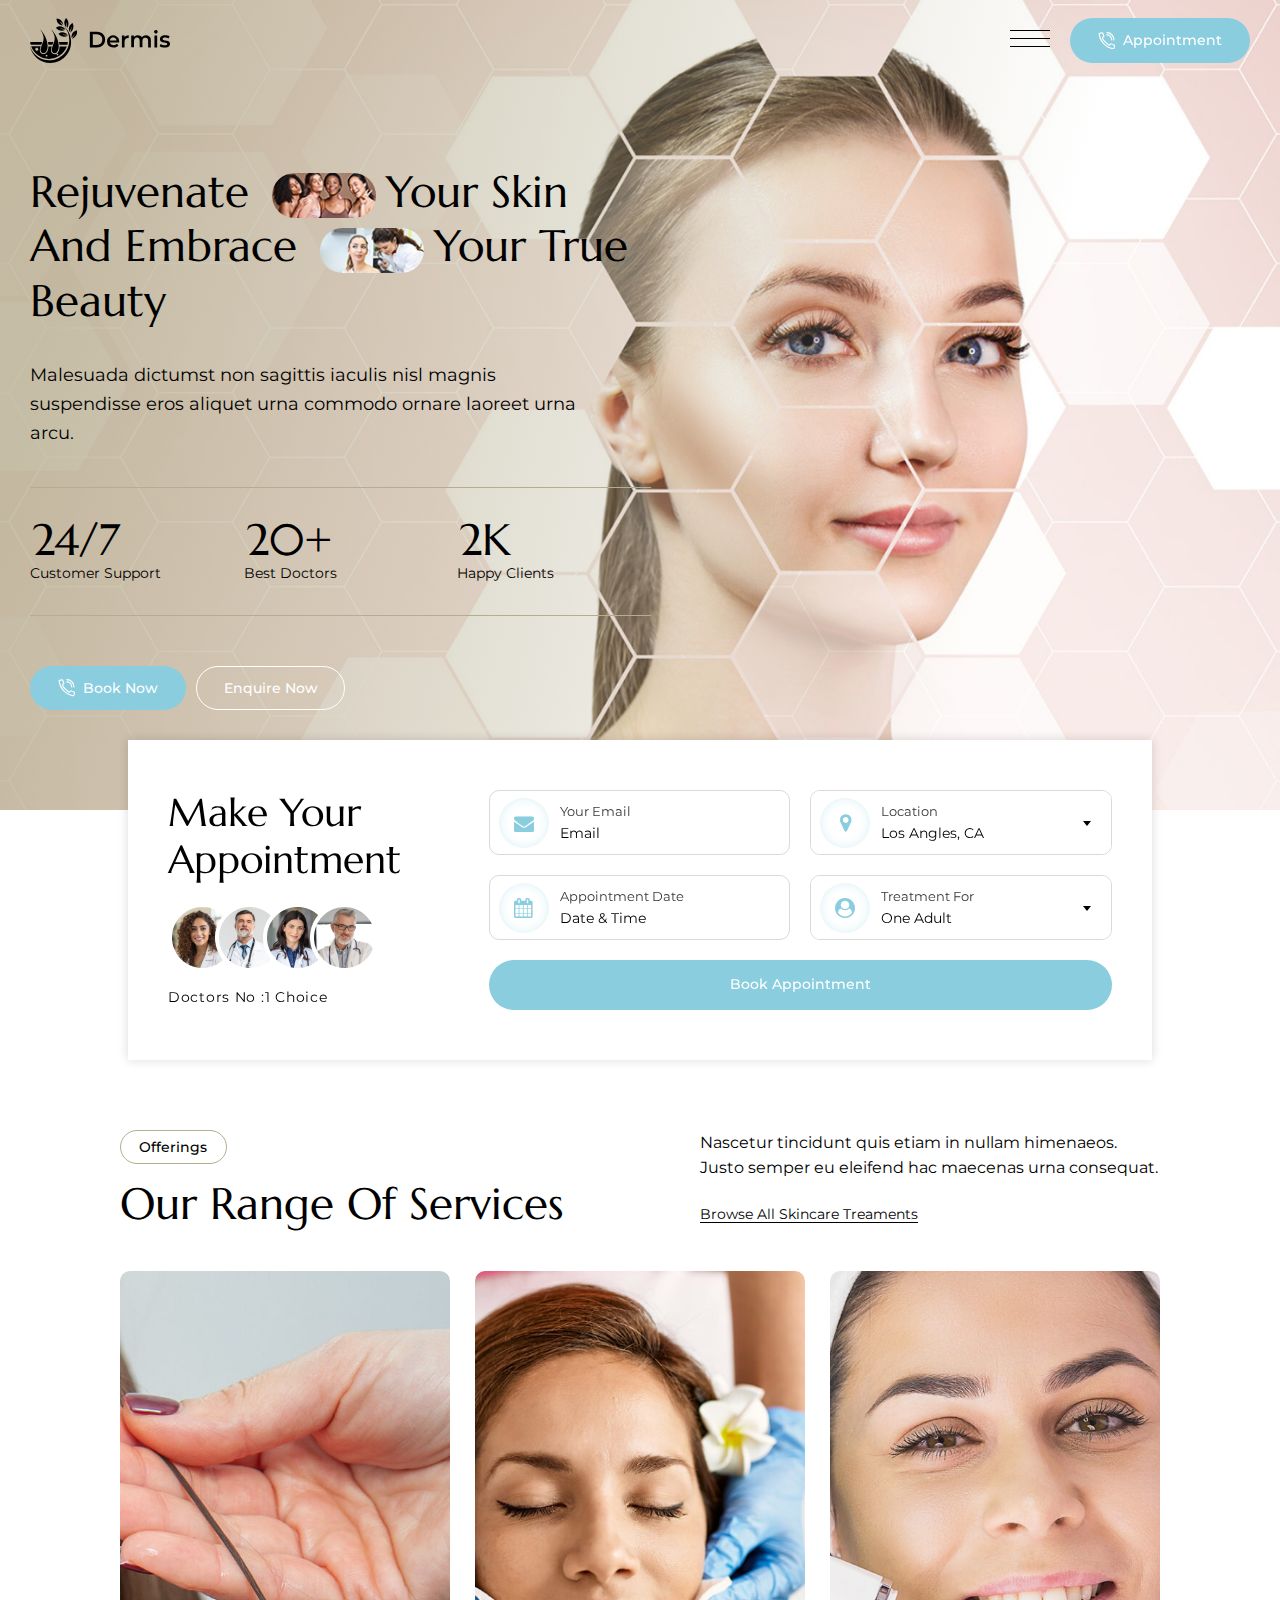
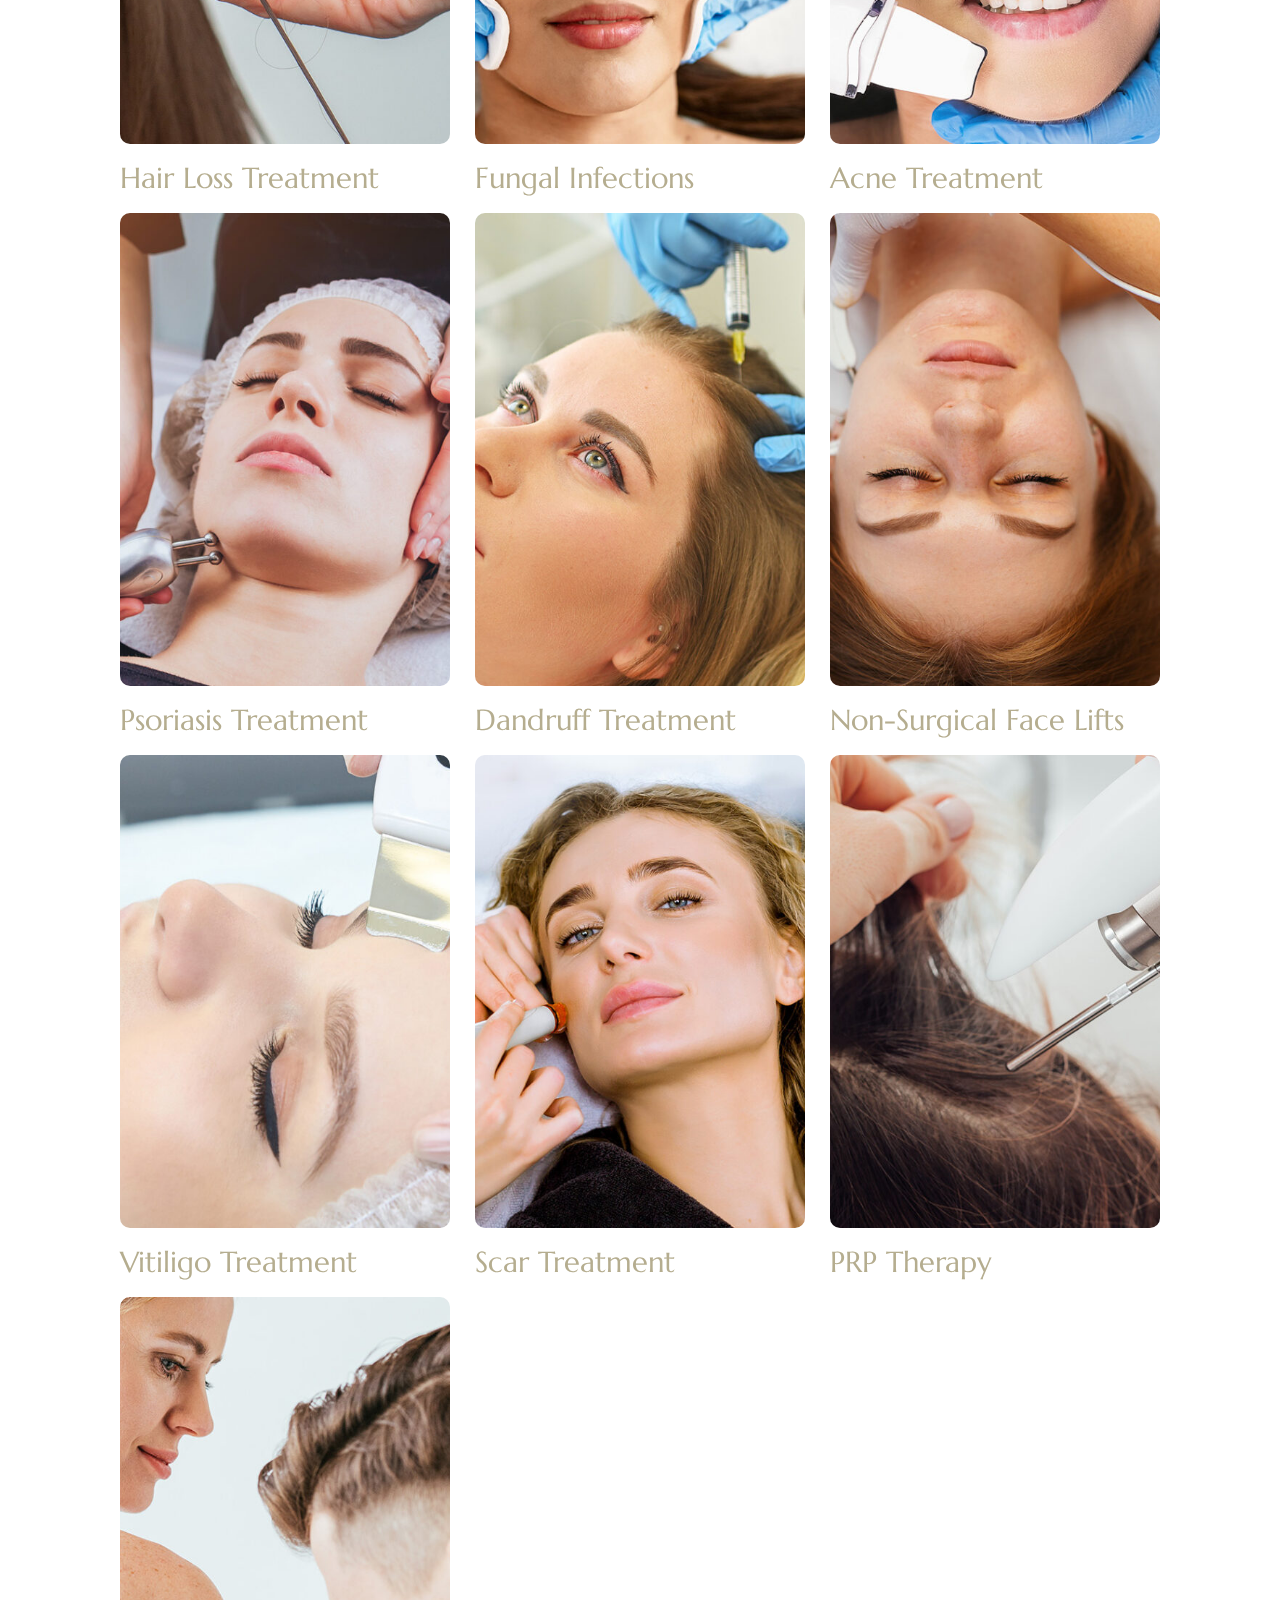
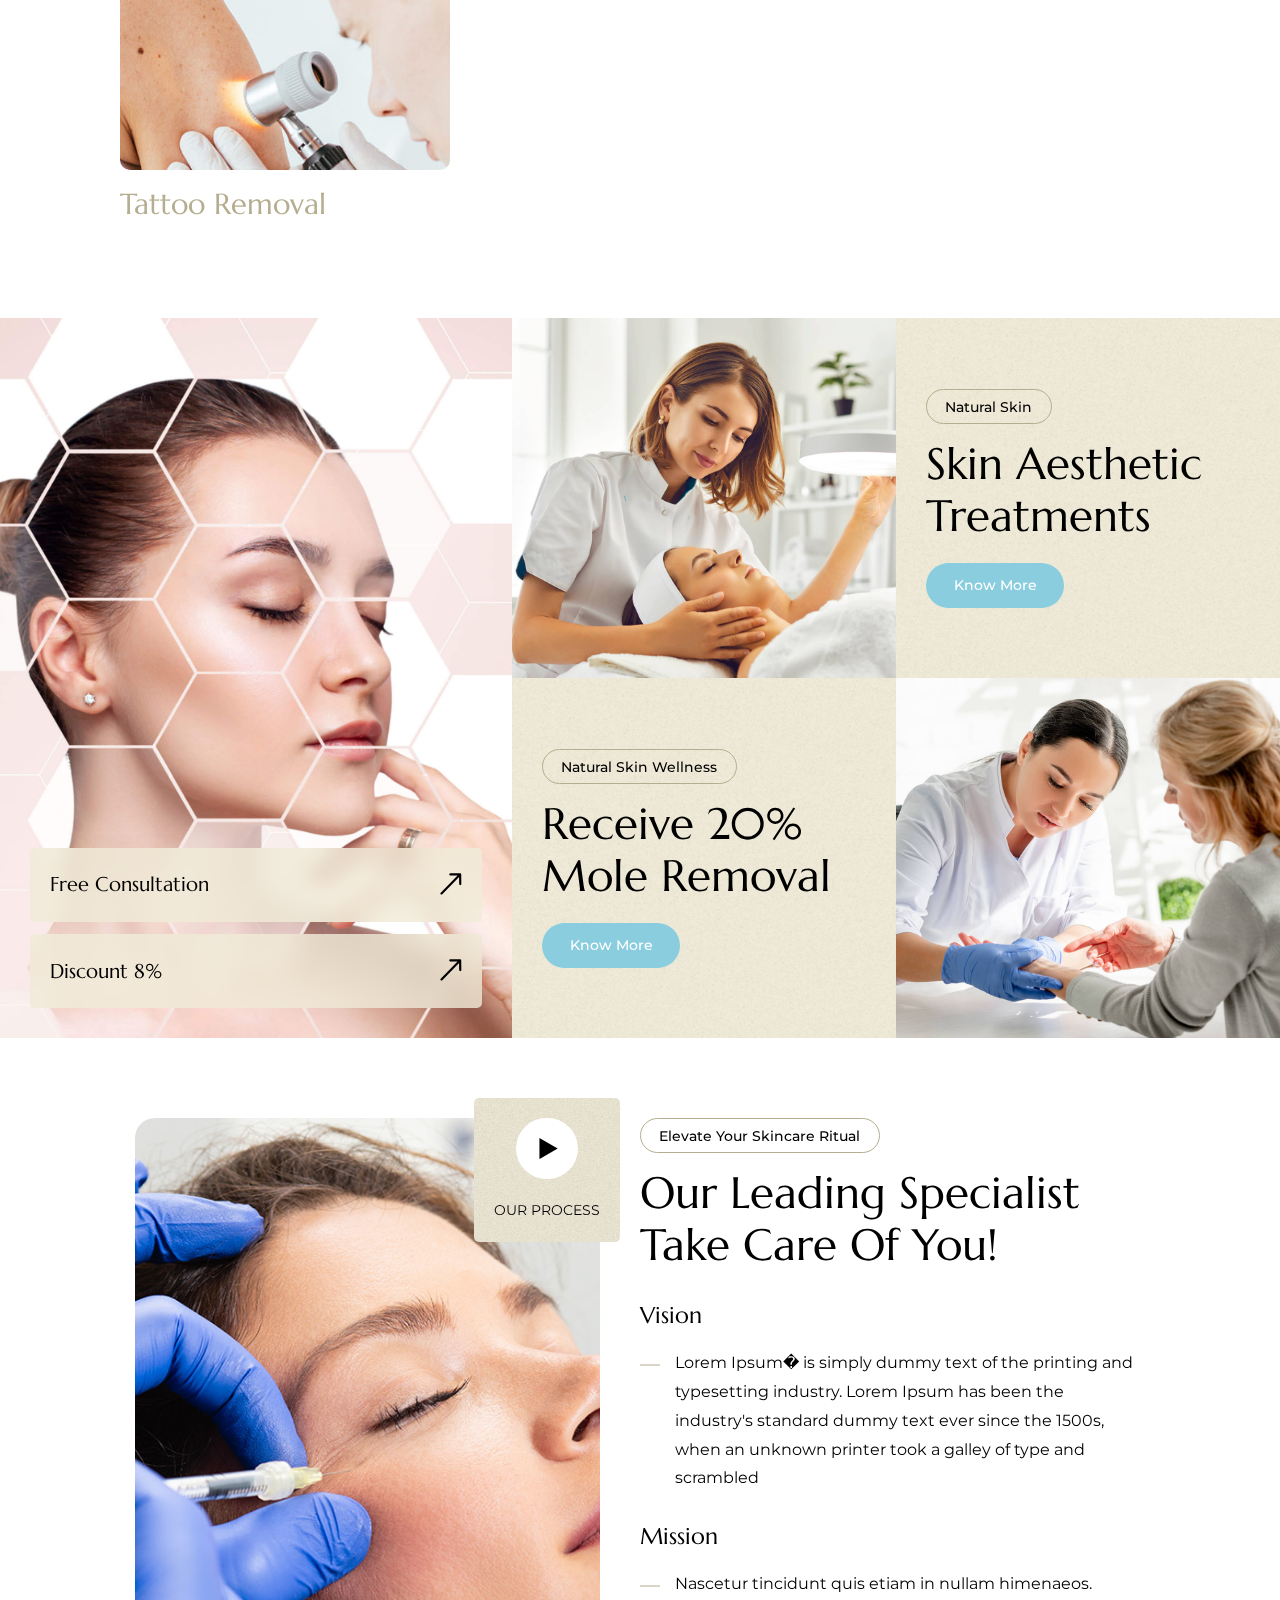
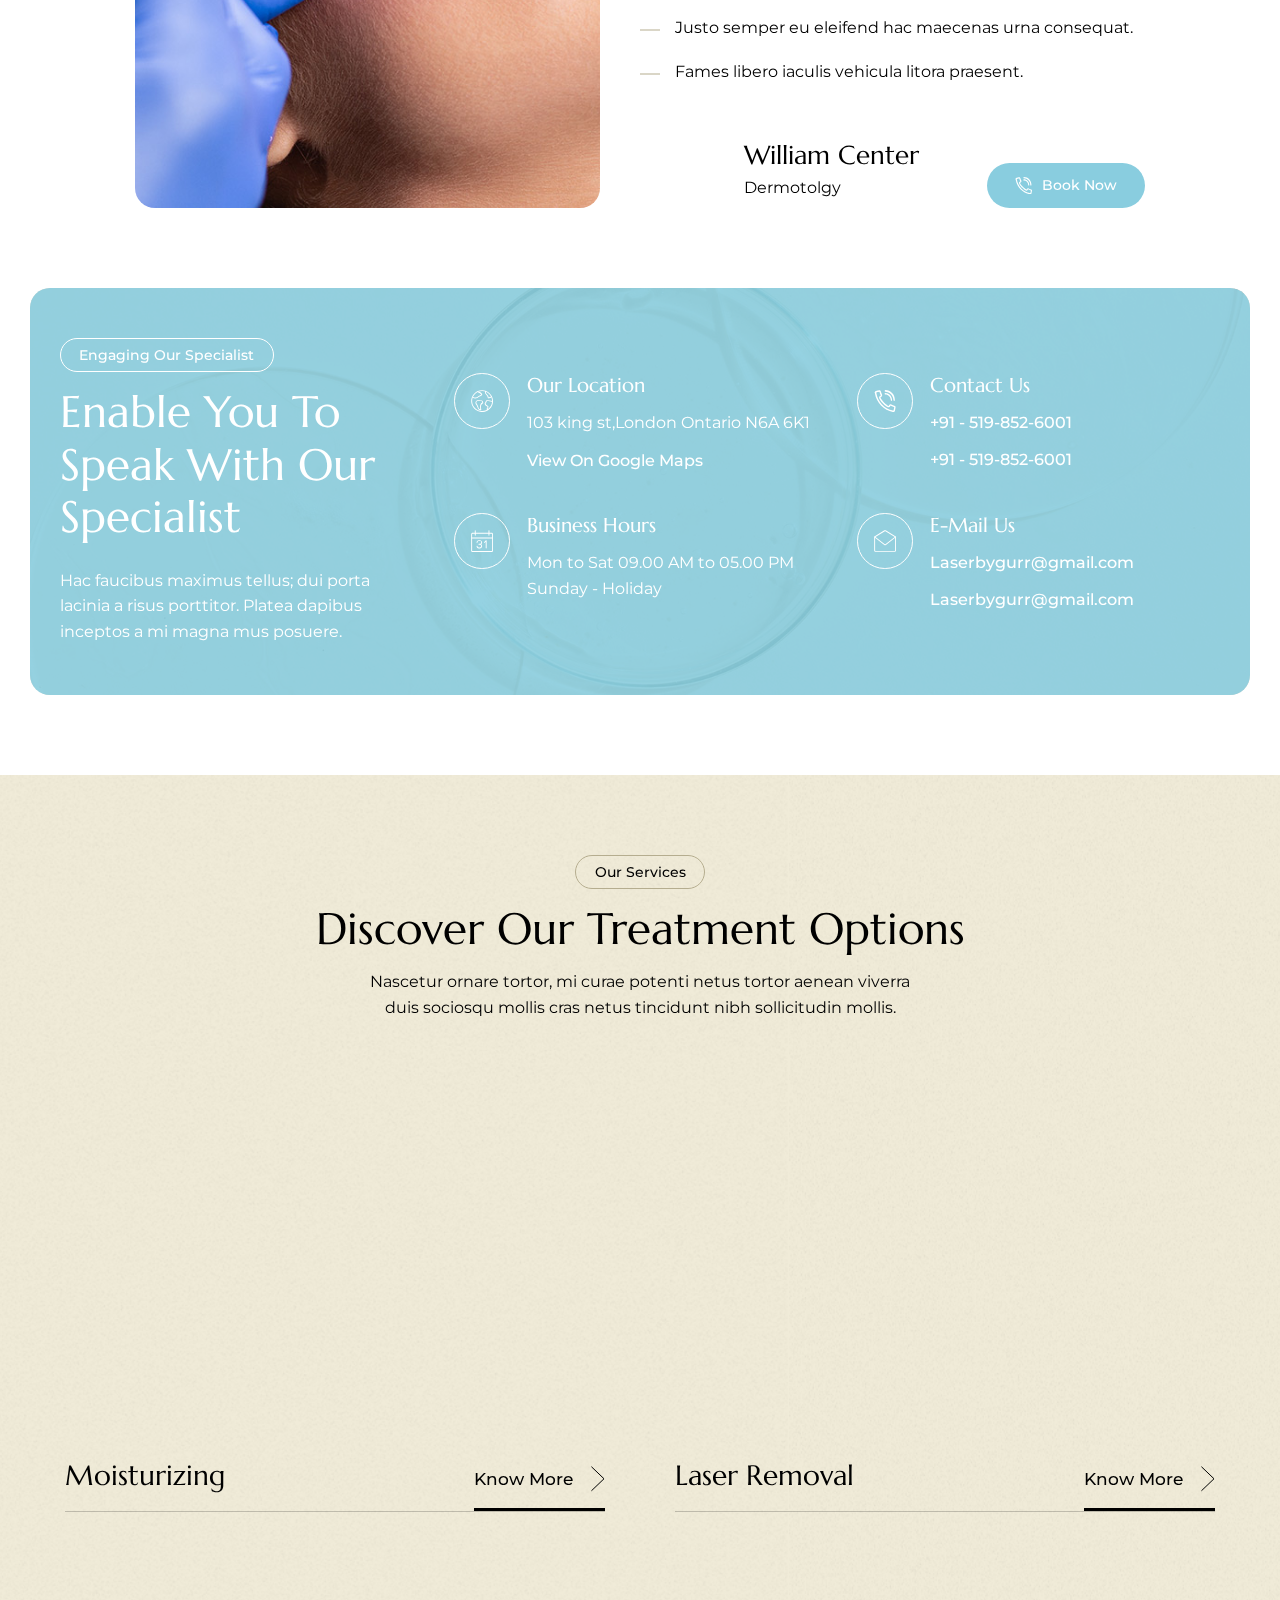
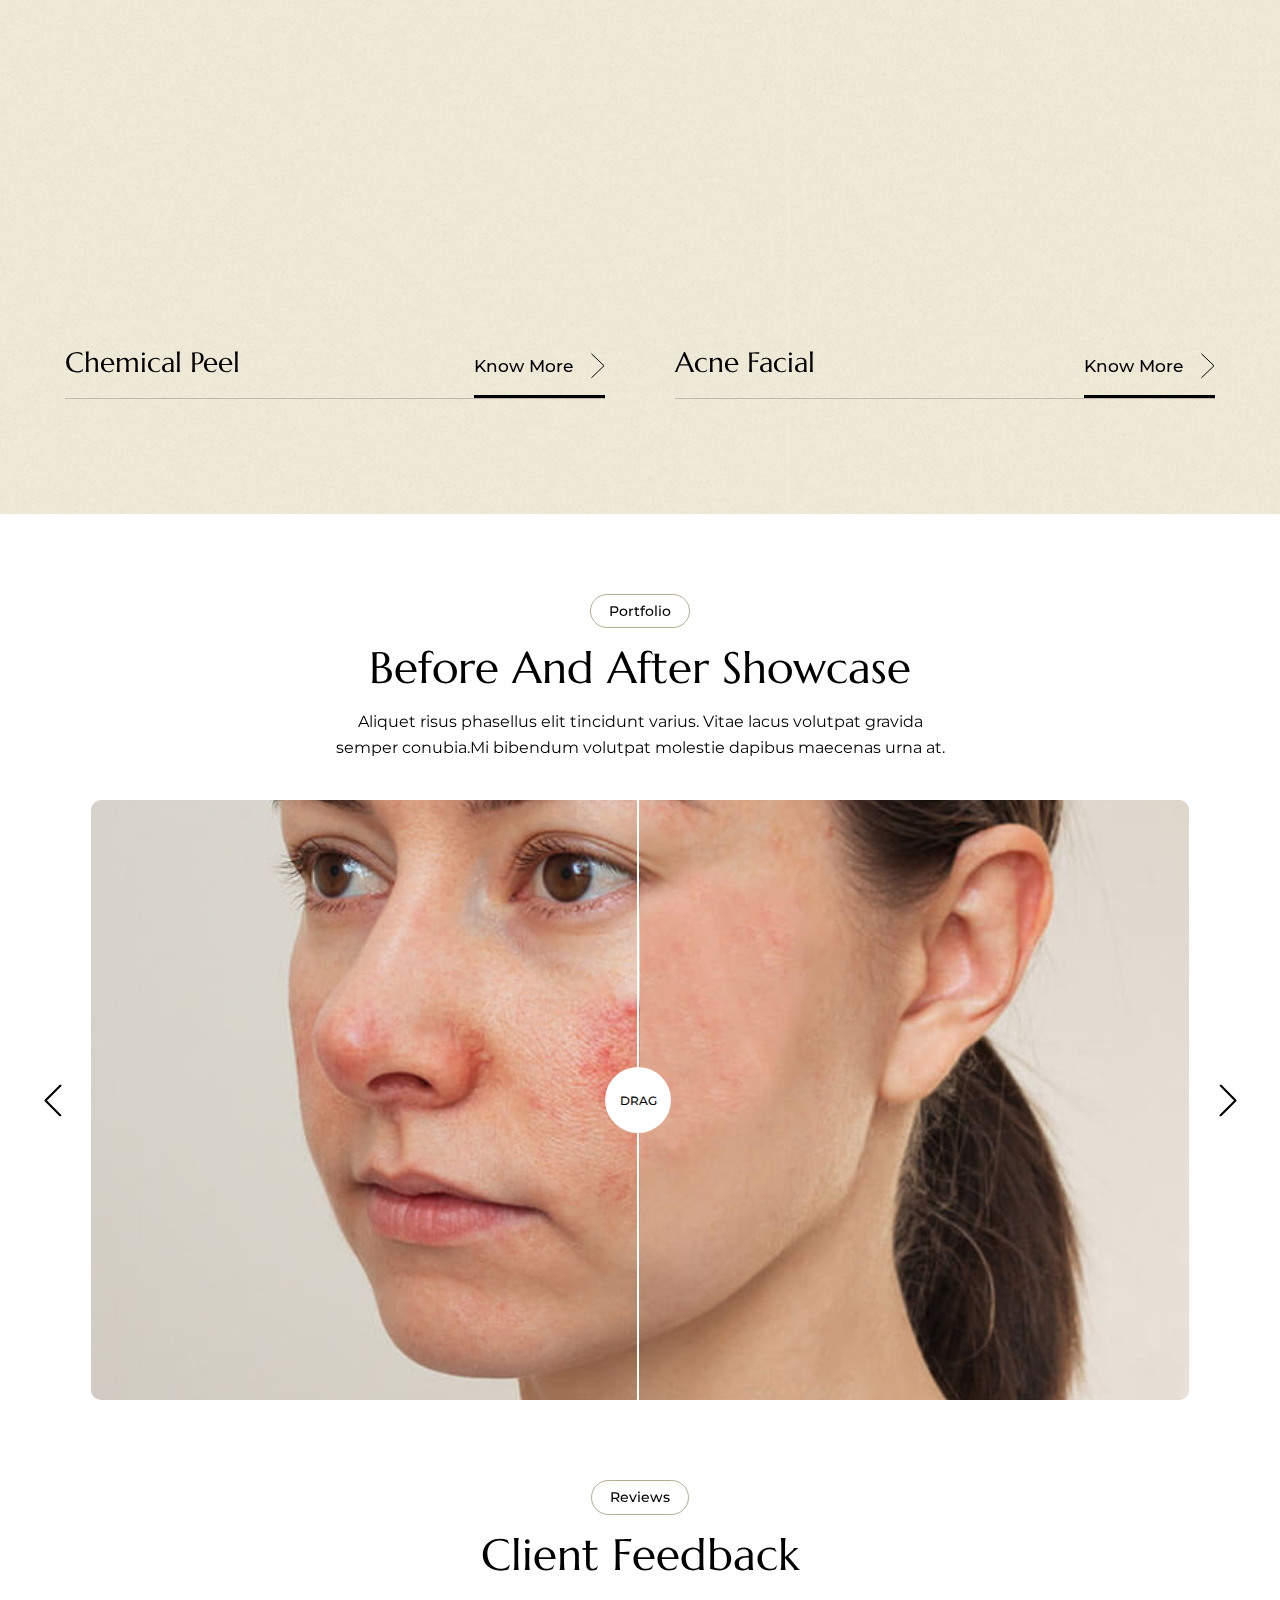
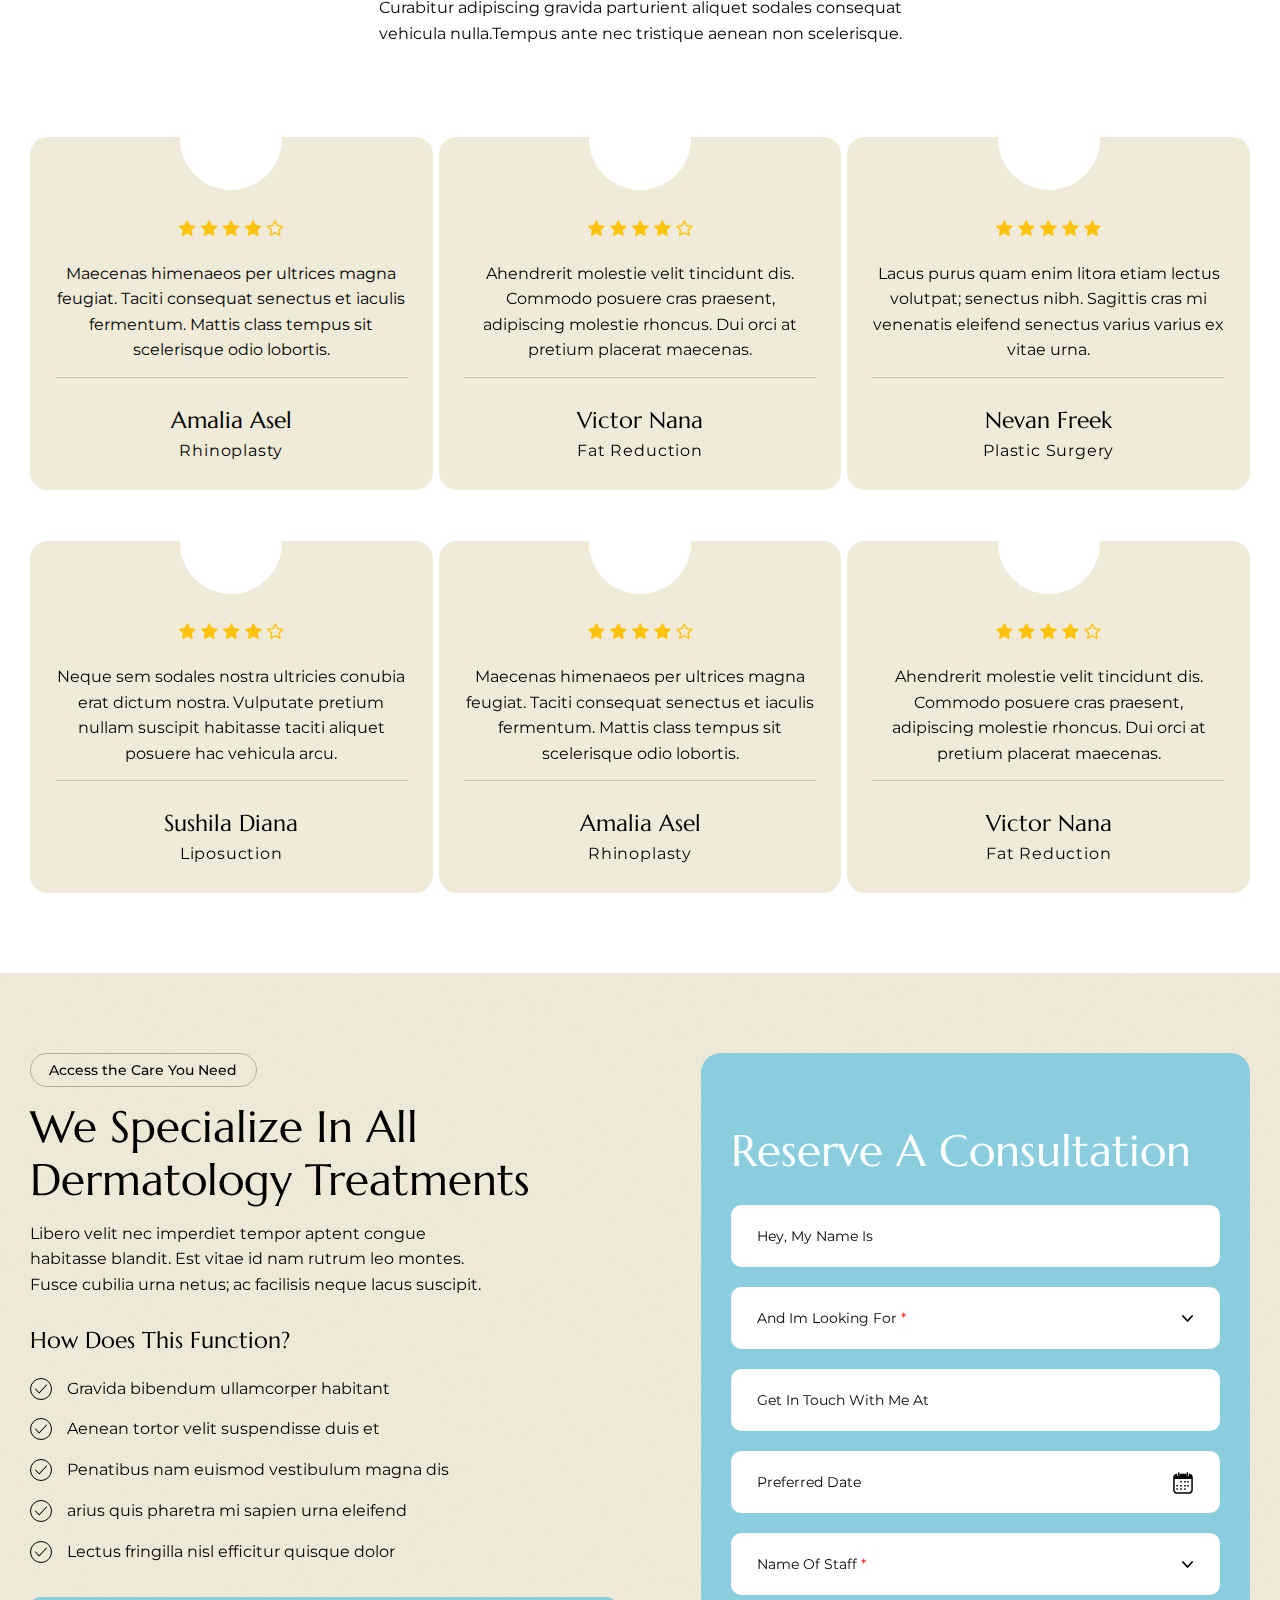
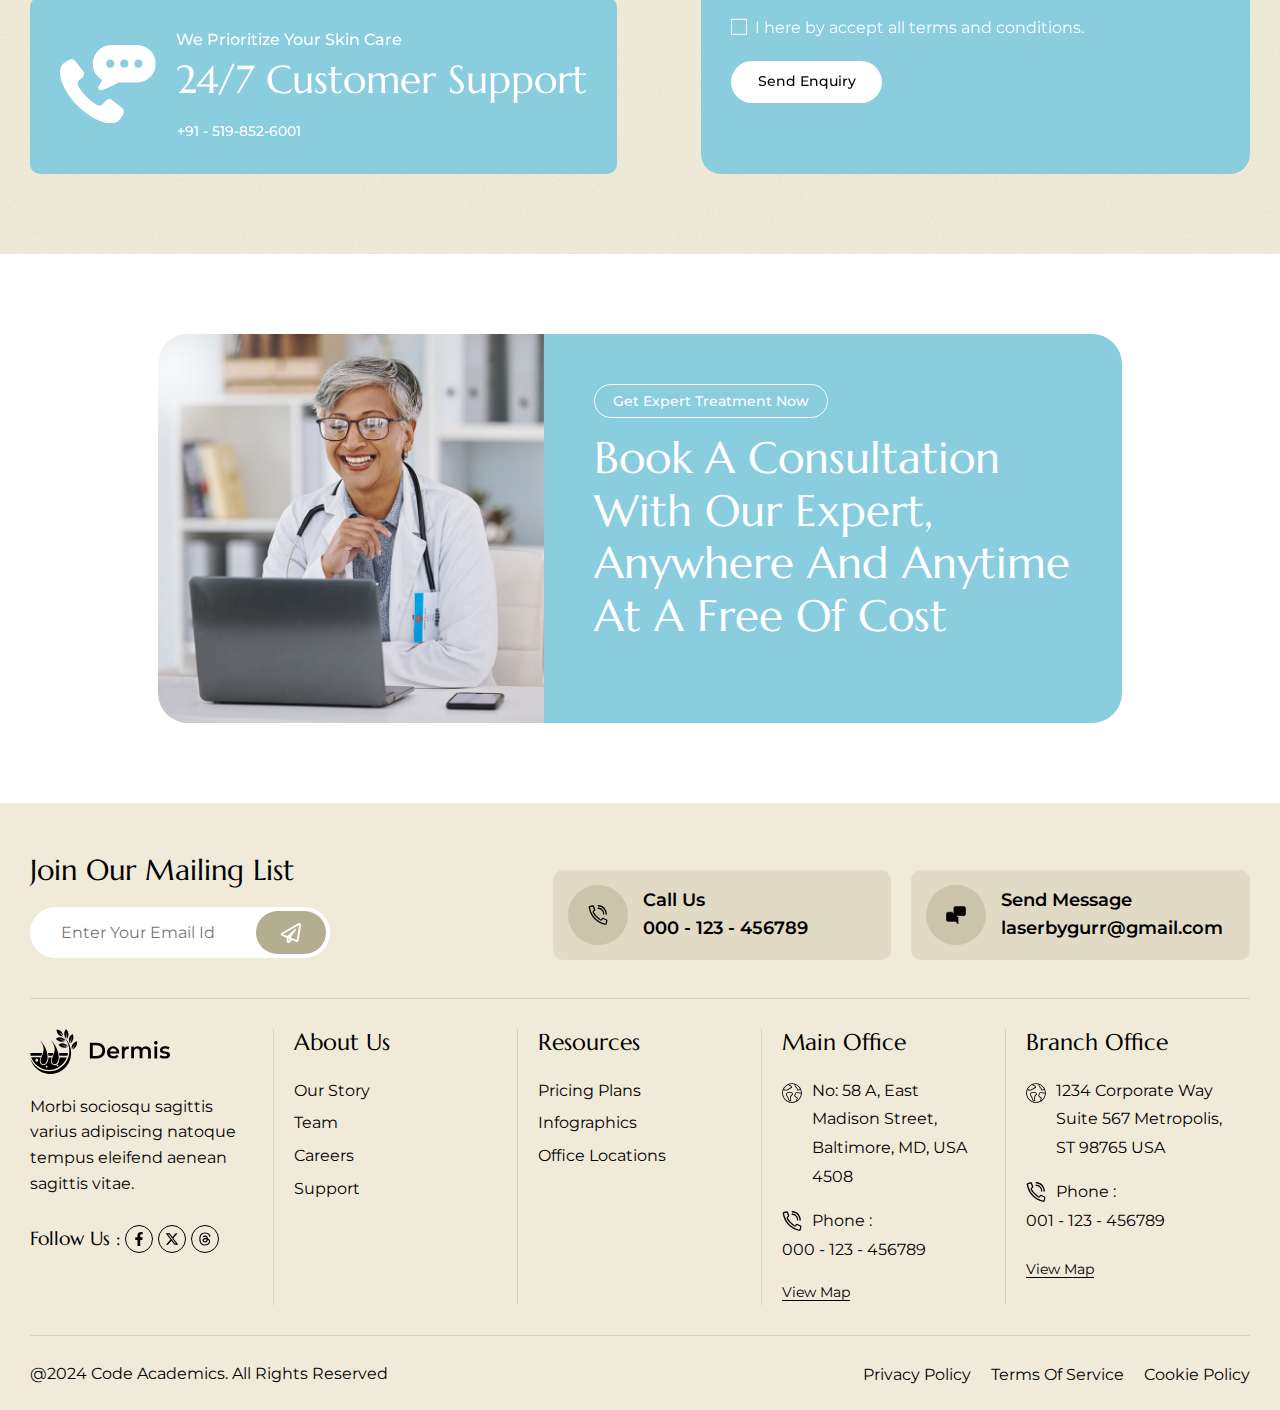
==== index.html @ b1bdc9c0 "local project added" ====
<!DOCTYPE html>
<html lang="en-US">

<head>
	<meta charset="UTF-8">
	<meta name="viewport" content="width=device-width, initial-scale=1">
	<meta http-equiv="X-UA-Compatible" content="IE=edge">

	<link rel="profile" href="https://gmpg.org/xfn/11">


	<title>Lazor By – Gurr</title>
	<meta name="robots" content="noindex, nofollow">
	<link rel="stylesheet" href="https://unpkg.com/swiper/swiper-bundle.min.css">
	<link rel="stylesheet" href="https://cdn.jsdelivr.net/npm/swiper@11/swiper-bundle.min.css" />
	<link rel="dns-prefetch" href="//fonts.googleapis.com">
	<link rel="alternate" type="application/rss+xml" title="Dermis Site » Feed"
		href=" /feed/">
	<link rel="alternate" type="application/rss+xml" title="Dermis Site » Comments Feed"
		href=" /comments/feed/">
	<script src="https://code.jquery.com/jquery-3.7.1.min.js"
		integrity="sha256-/JqT3SQfawRcv/BIHPThkBvs0OEvtFFmqPF/lYI/Cxo=" crossorigin="anonymous"></script>
	<script type="text/javascript">
		/* <![CDATA[ */
		window._wpemojiSettings = { "baseUrl": "https:\/\/s.w.org\/images\/core\/emoji\/15.0.3\/72x72\/", "ext": ".png", "svgUrl": "https:\/\/s.w.org\/images\/core\/emoji\/15.0.3\/svg\/", "svgExt": ".svg", "source": { "concatemoji": "https:\/\/dermis.wpengine.com\/wp-includes\/js\/wp-emoji-release.min.js?ver=6.6.2" } };
		/*! This file is auto-generated */
		!function (i, n) { var o, s, e; function c(e) { try { var t = { supportTests: e, timestamp: (new Date).valueOf() }; sessionStorage.setItem(o, JSON.stringify(t)) } catch (e) { } } function p(e, t, n) { e.clearRect(0, 0, e.canvas.width, e.canvas.height), e.fillText(t, 0, 0); var t = new Uint32Array(e.getImageData(0, 0, e.canvas.width, e.canvas.height).data), r = (e.clearRect(0, 0, e.canvas.width, e.canvas.height), e.fillText(n, 0, 0), new Uint32Array(e.getImageData(0, 0, e.canvas.width, e.canvas.height).data)); return t.every(function (e, t) { return e === r[t] }) } function u(e, t, n) { switch (t) { case "flag": return n(e, "\ud83c\udff3\ufe0f\u200d\u26a7\ufe0f", "\ud83c\udff3\ufe0f\u200b\u26a7\ufe0f") ? !1 : !n(e, "\ud83c\uddfa\ud83c\uddf3", "\ud83c\uddfa\u200b\ud83c\uddf3") && !n(e, "\ud83c\udff4\udb40\udc67\udb40\udc62\udb40\udc65\udb40\udc6e\udb40\udc67\udb40\udc7f", "\ud83c\udff4\u200b\udb40\udc67\u200b\udb40\udc62\u200b\udb40\udc65\u200b\udb40\udc6e\u200b\udb40\udc67\u200b\udb40\udc7f"); case "emoji": return !n(e, "\ud83d\udc26\u200d\u2b1b", "\ud83d\udc26\u200b\u2b1b") }return !1 } function f(e, t, n) { var r = "undefined" != typeof WorkerGlobalScope && self instanceof WorkerGlobalScope ? new OffscreenCanvas(300, 150) : i.createElement("canvas"), a = r.getContext("2d", { willReadFrequently: !0 }), o = (a.textBaseline = "top", a.font = "600 32px Arial", {}); return e.forEach(function (e) { o[e] = t(a, e, n) }), o } function t(e) { var t = i.createElement("script"); t.src = e, t.defer = !0, i.head.appendChild(t) } "undefined" != typeof Promise && (o = "wpEmojiSettingsSupports", s = ["flag", "emoji"], n.supports = { everything: !0, everythingExceptFlag: !0 }, e = new Promise(function (e) { i.addEventListener("DOMContentLoaded", e, { once: !0 }) }), new Promise(function (t) { var n = function () { try { var e = JSON.parse(sessionStorage.getItem(o)); if ("object" == typeof e && "number" == typeof e.timestamp && (new Date).valueOf() < e.timestamp + 604800 && "object" == typeof e.supportTests) return e.supportTests } catch (e) { } return null }(); if (!n) { if ("undefined" != typeof Worker && "undefined" != typeof OffscreenCanvas && "undefined" != typeof URL && URL.createObjectURL && "undefined" != typeof Blob) try { var e = "postMessage(" + f.toString() + "(" + [JSON.stringify(s), u.toString(), p.toString()].join(",") + "));", r = new Blob([e], { type: "text/javascript" }), a = new Worker(URL.createObjectURL(r), { name: "wpTestEmojiSupports" }); return void (a.onmessage = function (e) { c(n = e.data), a.terminate(), t(n) }) } catch (e) { } c(n = f(s, u, p)) } t(n) }).then(function (e) { for (var t in e) n.supports[t] = e[t], n.supports.everything = n.supports.everything && n.supports[t], "flag" !== t && (n.supports.everythingExceptFlag = n.supports.everythingExceptFlag && n.supports[t]); n.supports.everythingExceptFlag = n.supports.everythingExceptFlag && !n.supports.flag, n.DOMReady = !1, n.readyCallback = function () { n.DOMReady = !0 } }).then(function () { return e }).then(function () { var e; n.supports.everything || (n.readyCallback(), (e = n.source || {}).concatemoji ? t(e.concatemoji) : e.wpemoji && e.twemoji && (t(e.twemoji), t(e.wpemoji))) })) }((window, document), window._wpemojiSettings);
		/* ]]> */
	</script>
	<script src="https://cdn.jsdelivr.net/npm/swiper@11/swiper-bundle.min.js"></script>
	<style id="wp-emoji-styles-inline-css" type="text/css">
		img.wp-smiley,
		img.emoji {
			display: inline !important;
			border: none !important;
			box-shadow: none !important;
			height: 1em !important;
			width: 1em !important;
			margin: 0 0.07em !important;
			vertical-align: -0.1em !important;
			background: none !important;
			padding: 0 !important;
		}

		.swiper-container {
			width: 100%;
			height: 100%;
		}

		.swiper-slide {
			text-align: center;
			font-size: 18px;
			display: flex;
			justify-content: center;
			align-items: center;
		}

		.swiper-slide.custom {
			width: 33% !important;
		}

		.swiper-container.custom {
			display: flex;
			flex-wrap: wrap;
		}

		.swiper-wrapper.custom {
			display: flex;
			flex-wrap: wrap;
			justify-content: space-between;
		}

		.customWidthright {
			width: 100% !important;
		}

		.custompadding {
			padding: 50px 40px 50px 40px !important;
			box-shadow: 0px 0px 10px 0px rgba(0, 0, 0, 0.15);
			background-color: #ffffff;
		}

		.customCardwidthleft {
			width: 34% !important;
		}

		.customCardwidthright {
			width: 66% !important;
		}

		.customMainParent {
			width: 80%;
		}
		.customTransform{
			transform: translateY(-70px);
			z-index: 1;
		}

		.customCanclePadding{
			padding-top: 0!important;
		}
		.custompaddingLeft{
			padding-left: 50px!important;
		}

		@media (max-width: 700px) {


			.customCardwidthleft {
			width: 100% !important;
		}

		.customCardwidthright {
			width: 100% !important;
			margin-top: 20px;
		}

		.swiper-slide.custom{
			width: 100%!important;
		}

		}
	</style>
	<style id="classic-theme-styles-inline-css" type="text/css">
		/*! This file is auto-generated */
		.wp-block-button__link {
			color: #fff;
			background-color: #32373c;
			border-radius: 9999px;
			box-shadow: none;
			text-decoration: none;
			padding: calc(.667em + 2px) calc(1.333em + 2px);
			font-size: 1.125em
		}

		.wp-block-file__button {
			background: #32373c;
			color: #fff;
			text-decoration: none
		}
	</style>
	<style id="global-styles-inline-css" type="text/css">
		:root {
			--wp--preset--aspect-ratio--square: 1;
			--wp--preset--aspect-ratio--4-3: 4/3;
			--wp--preset--aspect-ratio--3-4: 3/4;
			--wp--preset--aspect-ratio--3-2: 3/2;
			--wp--preset--aspect-ratio--2-3: 2/3;
			--wp--preset--aspect-ratio--16-9: 16/9;
			--wp--preset--aspect-ratio--9-16: 9/16;
			--wp--preset--color--black: #000000;
			--wp--preset--color--cyan-bluish-gray: #abb8c3;
			--wp--preset--color--white: #ffffff;
			--wp--preset--color--pale-pink: #f78da7;
			--wp--preset--color--vivid-red: #cf2e2e;
			--wp--preset--color--luminous-vivid-orange: #ff6900;
			--wp--preset--color--luminous-vivid-amber: #fcb900;
			--wp--preset--color--light-green-cyan: #7bdcb5;
			--wp--preset--color--vivid-green-cyan: #00d084;
			--wp--preset--color--pale-cyan-blue: #8ed1fc;
			--wp--preset--color--vivid-cyan-blue: #0693e3;
			--wp--preset--color--vivid-purple: #9b51e0;
			--wp--preset--color--primary: #89CDDF;
			--wp--preset--color--secondary: #B5AD8F;
			--wp--preset--color--tertiary: #f0ebd8;
			--wp--preset--color--body-bg: #ffffff;
			--wp--preset--color--body-text: #000000;
			--wp--preset--color--alternate: #000000;
			--wp--preset--color--transparent: rgba(0, 0, 0, 0);
			--wp--preset--gradient--vivid-cyan-blue-to-vivid-purple: linear-gradient(135deg, rgba(6, 147, 227, 1) 0%, rgb(155, 81, 224) 100%);
			--wp--preset--gradient--light-green-cyan-to-vivid-green-cyan: linear-gradient(135deg, rgb(122, 220, 180) 0%, rgb(0, 208, 130) 100%);
			--wp--preset--gradient--luminous-vivid-amber-to-luminous-vivid-orange: linear-gradient(135deg, rgba(252, 185, 0, 1) 0%, rgba(255, 105, 0, 1) 100%);
			--wp--preset--gradient--luminous-vivid-orange-to-vivid-red: linear-gradient(135deg, rgba(255, 105, 0, 1) 0%, rgb(207, 46, 46) 100%);
			--wp--preset--gradient--very-light-gray-to-cyan-bluish-gray: linear-gradient(135deg, rgb(238, 238, 238) 0%, rgb(169, 184, 195) 100%);
			--wp--preset--gradient--cool-to-warm-spectrum: linear-gradient(135deg, rgb(74, 234, 220) 0%, rgb(151, 120, 209) 20%, rgb(207, 42, 186) 40%, rgb(238, 44, 130) 60%, rgb(251, 105, 98) 80%, rgb(254, 248, 76) 100%);
			--wp--preset--gradient--blush-light-purple: linear-gradient(135deg, rgb(255, 206, 236) 0%, rgb(152, 150, 240) 100%);
			--wp--preset--gradient--blush-bordeaux: linear-gradient(135deg, rgb(254, 205, 165) 0%, rgb(254, 45, 45) 50%, rgb(107, 0, 62) 100%);
			--wp--preset--gradient--luminous-dusk: linear-gradient(135deg, rgb(255, 203, 112) 0%, rgb(199, 81, 192) 50%, rgb(65, 88, 208) 100%);
			--wp--preset--gradient--pale-ocean: linear-gradient(135deg, rgb(255, 245, 203) 0%, rgb(182, 227, 212) 50%, rgb(51, 167, 181) 100%);
			--wp--preset--gradient--electric-grass: linear-gradient(135deg, rgb(202, 248, 128) 0%, rgb(113, 206, 126) 100%);
			--wp--preset--gradient--midnight: linear-gradient(135deg, rgb(2, 3, 129) 0%, rgb(40, 116, 252) 100%);
			--wp--preset--font-size--small: 13px;
			--wp--preset--font-size--medium: 20px;
			--wp--preset--font-size--large: 36px;
			--wp--preset--font-size--x-large: 42px;
			--wp--preset--font-family--inter: "Inter", sans-serif;
			--wp--preset--font-family--cardo: Cardo;
			--wp--preset--spacing--20: 0.44rem;
			--wp--preset--spacing--30: 0.67rem;
			--wp--preset--spacing--40: 1rem;
			--wp--preset--spacing--50: 1.5rem;
			--wp--preset--spacing--60: 2.25rem;
			--wp--preset--spacing--70: 3.38rem;
			--wp--preset--spacing--80: 5.06rem;
			--wp--preset--shadow--natural: 6px 6px 9px rgba(0, 0, 0, 0.2);
			--wp--preset--shadow--deep: 12px 12px 50px rgba(0, 0, 0, 0.4);
			--wp--preset--shadow--sharp: 6px 6px 0px rgba(0, 0, 0, 0.2);
			--wp--preset--shadow--outlined: 6px 6px 0px -3px rgba(255, 255, 255, 1), 6px 6px rgba(0, 0, 0, 1);
			--wp--preset--shadow--crisp: 6px 6px 0px rgba(0, 0, 0, 1);
		}

		:where(.is-layout-flex) {
			gap: 0.5em;
		}

		:where(.is-layout-grid) {
			gap: 0.5em;
		}

		body .is-layout-flex {
			display: flex;
		}

		.is-layout-flex {
			flex-wrap: wrap;
			align-items: center;
		}

		.is-layout-flex> :is(*, div) {
			margin: 0;
		}

		body .is-layout-grid {
			display: grid;
		}

		.is-layout-grid> :is(*, div) {
			margin: 0;
		}

		:where(.wp-block-columns.is-layout-flex) {
			gap: 2em;
		}

		:where(.wp-block-columns.is-layout-grid) {
			gap: 2em;
		}

		:where(.wp-block-post-template.is-layout-flex) {
			gap: 1.25em;
		}

		:where(.wp-block-post-template.is-layout-grid) {
			gap: 1.25em;
		}

		.has-black-color {
			color: var(--wp--preset--color--black) !important;
		}

		.has-cyan-bluish-gray-color {
			color: var(--wp--preset--color--cyan-bluish-gray) !important;
		}

		.has-white-color {
			color: var(--wp--preset--color--white) !important;
		}

		.has-pale-pink-color {
			color: var(--wp--preset--color--pale-pink) !important;
		}

		.has-vivid-red-color {
			color: var(--wp--preset--color--vivid-red) !important;
		}

		.has-luminous-vivid-orange-color {
			color: var(--wp--preset--color--luminous-vivid-orange) !important;
		}

		.has-luminous-vivid-amber-color {
			color: var(--wp--preset--color--luminous-vivid-amber) !important;
		}

		.has-light-green-cyan-color {
			color: var(--wp--preset--color--light-green-cyan) !important;
		}

		.has-vivid-green-cyan-color {
			color: var(--wp--preset--color--vivid-green-cyan) !important;
		}

		.has-pale-cyan-blue-color {
			color: var(--wp--preset--color--pale-cyan-blue) !important;
		}

		.has-vivid-cyan-blue-color {
			color: var(--wp--preset--color--vivid-cyan-blue) !important;
		}

		.has-vivid-purple-color {
			color: var(--wp--preset--color--vivid-purple) !important;
		}

		.has-black-background-color {
			background-color: var(--wp--preset--color--black) !important;
		}

		.has-cyan-bluish-gray-background-color {
			background-color: var(--wp--preset--color--cyan-bluish-gray) !important;
		}

		.has-white-background-color {
			background-color: var(--wp--preset--color--white) !important;
		}

		.has-pale-pink-background-color {
			background-color: var(--wp--preset--color--pale-pink) !important;
		}

		.has-vivid-red-background-color {
			background-color: var(--wp--preset--color--vivid-red) !important;
		}

		.has-luminous-vivid-orange-background-color {
			background-color: var(--wp--preset--color--luminous-vivid-orange) !important;
		}

		.has-luminous-vivid-amber-background-color {
			background-color: var(--wp--preset--color--luminous-vivid-amber) !important;
		}

		.has-light-green-cyan-background-color {
			background-color: var(--wp--preset--color--light-green-cyan) !important;
		}

		.has-vivid-green-cyan-background-color {
			background-color: var(--wp--preset--color--vivid-green-cyan) !important;
		}

		.has-pale-cyan-blue-background-color {
			background-color: var(--wp--preset--color--pale-cyan-blue) !important;
		}

		.has-vivid-cyan-blue-background-color {
			background-color: var(--wp--preset--color--vivid-cyan-blue) !important;
		}

		.has-vivid-purple-background-color {
			background-color: var(--wp--preset--color--vivid-purple) !important;
		}

		.has-black-border-color {
			border-color: var(--wp--preset--color--black) !important;
		}

		.has-cyan-bluish-gray-border-color {
			border-color: var(--wp--preset--color--cyan-bluish-gray) !important;
		}

		.has-white-border-color {
			border-color: var(--wp--preset--color--white) !important;
		}

		.has-pale-pink-border-color {
			border-color: var(--wp--preset--color--pale-pink) !important;
		}

		.has-vivid-red-border-color {
			border-color: var(--wp--preset--color--vivid-red) !important;
		}

		.has-luminous-vivid-orange-border-color {
			border-color: var(--wp--preset--color--luminous-vivid-orange) !important;
		}

		.has-luminous-vivid-amber-border-color {
			border-color: var(--wp--preset--color--luminous-vivid-amber) !important;
		}

		.has-light-green-cyan-border-color {
			border-color: var(--wp--preset--color--light-green-cyan) !important;
		}

		.has-vivid-green-cyan-border-color {
			border-color: var(--wp--preset--color--vivid-green-cyan) !important;
		}

		.has-pale-cyan-blue-border-color {
			border-color: var(--wp--preset--color--pale-cyan-blue) !important;
		}

		.has-vivid-cyan-blue-border-color {
			border-color: var(--wp--preset--color--vivid-cyan-blue) !important;
		}

		.has-vivid-purple-border-color {
			border-color: var(--wp--preset--color--vivid-purple) !important;
		}

		.has-vivid-cyan-blue-to-vivid-purple-gradient-background {
			background: var(--wp--preset--gradient--vivid-cyan-blue-to-vivid-purple) !important;
		}

		.has-light-green-cyan-to-vivid-green-cyan-gradient-background {
			background: var(--wp--preset--gradient--light-green-cyan-to-vivid-green-cyan) !important;
		}

		.has-luminous-vivid-amber-to-luminous-vivid-orange-gradient-background {
			background: var(--wp--preset--gradient--luminous-vivid-amber-to-luminous-vivid-orange) !important;
		}

		.has-luminous-vivid-orange-to-vivid-red-gradient-background {
			background: var(--wp--preset--gradient--luminous-vivid-orange-to-vivid-red) !important;
		}

		.has-very-light-gray-to-cyan-bluish-gray-gradient-background {
			background: var(--wp--preset--gradient--very-light-gray-to-cyan-bluish-gray) !important;
		}

		.has-cool-to-warm-spectrum-gradient-background {
			background: var(--wp--preset--gradient--cool-to-warm-spectrum) !important;
		}

		.has-blush-light-purple-gradient-background {
			background: var(--wp--preset--gradient--blush-light-purple) !important;
		}

		.has-blush-bordeaux-gradient-background {
			background: var(--wp--preset--gradient--blush-bordeaux) !important;
		}

		.has-luminous-dusk-gradient-background {
			background: var(--wp--preset--gradient--luminous-dusk) !important;
		}

		.has-pale-ocean-gradient-background {
			background: var(--wp--preset--gradient--pale-ocean) !important;
		}

		.has-electric-grass-gradient-background {
			background: var(--wp--preset--gradient--electric-grass) !important;
		}

		.has-midnight-gradient-background {
			background: var(--wp--preset--gradient--midnight) !important;
		}

		.has-small-font-size {
			font-size: var(--wp--preset--font-size--small) !important;
		}

		.has-medium-font-size {
			font-size: var(--wp--preset--font-size--medium) !important;
		}

		.has-large-font-size {
			font-size: var(--wp--preset--font-size--large) !important;
		}

		.has-x-large-font-size {
			font-size: var(--wp--preset--font-size--x-large) !important;
		}

		:where(.wp-block-post-template.is-layout-flex) {
			gap: 1.25em;
		}

		:where(.wp-block-post-template.is-layout-grid) {
			gap: 1.25em;
		}

		:where(.wp-block-columns.is-layout-flex) {
			gap: 2em;
		}

		:where(.wp-block-columns.is-layout-grid) {
			gap: 2em;
		}

		:root :where(.wp-block-pullquote) {
			font-size: 1.5em;
			line-height: 1.6;
		}
	</style>
	<link rel="stylesheet" id="contact-form-7-css" href="./css/styles.css" type="text/css" media="all">
	<link rel="stylesheet" id="dermis-plus-elementor-css" href="./css/elementor.css" type="text/css" media="all">
	<link rel="stylesheet" id="dermis-plus-common-css" href="./css/common.css" type="text/css" media="all">
	<link rel="stylesheet" id="dermis-pro-widget-css" href="./css/widget.css" type="text/css" media="all">
	<link rel="stylesheet" id="wdt-elementor-addon-core-css" href="./css/core.css" type="text/css" media="all">
	<style id="wdt-elementor-addon-core-inline-css" type="text/css">
		:root {
			--wdt-elementor-color-primary: #000000;
			--wdt-elementor-color-primary-rgb: 0, 0, 0;
			--wdt-elementor-color-secondary: #000000;
			--wdt-elementor-color-secondary-rgb: 0, 0, 0;
			--wdt-elementor-color-text: #000000;
			--wdt-elementor-color-text-rgb: 0, 0, 0;
			--wdt-elementor-color-accent: #89CDDF;
			--wdt-elementor-color-accent-rgb: 137, 205, 223;
			--wdt-elementor-color-custom-1: #B5AD8F;
			--wdt-elementor-color-custom-1-rgb: 181, 173, 143;
			--wdt-elementor-color-custom-2: #F0EBD8;
			--wdt-elementor-color-custom-2-rgb: 240, 235, 216;
			--wdt-elementor-color-custom-3: #FFFFFF;
			--wdt-elementor-color-custom-3-rgb: 255, 255, 255;
			--wdt-elementor-color-custom-4: #D9D9D9;
			--wdt-elementor-color-custom-4-rgb: 217, 217, 217;
			--wdt-elementor-typo-primary-font-family: Marcellus;
			--wdt-elementor-typo-primary-font-weight: 400;
			--wdt-elementor-typo-secondary-font-family: Marcellus;
			--wdt-elementor-typo-secondary-font-weight: 400;
			--wdt-elementor-typo-text-font-family: Montserrat;
			--wdt-elementor-typo-text-font-weight: 400;
			--wdt-elementor-typo-accent-font-family: Montserrat;
			--wdt-elementor-typo-accent-font-weight: 400;
		}
	</style>
	<link rel="stylesheet" id="fontawesome-all-css" href="./css/fontawesome-all.min.css" type="text/css" media="all">
	<link rel="stylesheet" id="dt-dropdown-css" href="./css/dropdown.css" type="text/css" media="all">
	<link rel="stylesheet" id="wdt-ultimate-booking-css" href="./css/booking.css" type="text/css" media="all">
	<link rel="stylesheet" id="wdt-ultimate-booking-swiper-css" href="./css/swiper.min.css" type="text/css" media="all">
	<link rel="stylesheet" id="jquery-ui-datepicker-css" href="./css/jquery-ui.css" type="text/css" media="all">
	<link rel="stylesheet" id="woocommerce-layout-css" href="./css/woocommerce-layout.css" type="text/css" media="all">
	<link rel="stylesheet" id="woocommerce-smallscreen-css" href="./css/woocommerce-smallscreen.css" type="text/css"
		media="only screen and (max-width: 768px)">
	<link rel="stylesheet" id="woocommerce-general-css" href="./css/woocommerce.css" type="text/css" media="all">
	<style id="woocommerce-inline-inline-css" type="text/css">
		.woocommerce form .form-row .required {
			visibility: visible;
		}
	</style>
	<link rel="stylesheet" id="woo-variation-swatches-css" href="./css/frontend.min.css" type="text/css" media="all">
	<style id="woo-variation-swatches-inline-css" type="text/css">
		:root {
			--wvs-tick: url("data:image/svg+xml;utf8,%3Csvg filter='drop-shadow(0px 0px 2px rgb(0 0 0 / .8))' xmlns='http://www.w3.org/2000/svg'  viewBox='0 0 30 30'%3E%3Cpath fill='none' stroke='%23ffffff' stroke-linecap='round' stroke-linejoin='round' stroke-width='4' d='M4 16L11 23 27 7'/%3E%3C/svg%3E");

			--wvs-cross: url("data:image/svg+xml;utf8,%3Csvg filter='drop-shadow(0px 0px 5px rgb(255 255 255 / .6))' xmlns='http://www.w3.org/2000/svg' width='72px' height='72px' viewBox='0 0 24 24'%3E%3Cpath fill='none' stroke='%23ff0000' stroke-linecap='round' stroke-width='0.6' d='M5 5L19 19M19 5L5 19'/%3E%3C/svg%3E");
			--wvs-single-product-item-width: 30px;
			--wvs-single-product-item-height: 30px;
			--wvs-single-product-item-font-size: 16px
		}
	</style>
	<link rel="preload" as="font" type="font/woff2" crossorigin="anonymous" id="tinvwl-webfont-font-css"
		href=" /wp-content/plugins/ti-woocommerce-wishlist/assets/fonts/tinvwl-webfont.woff2?ver=xu2uyi"
		media="all">
	<link rel="stylesheet" id="tinvwl-webfont-css" href="./css/webfont.min.css" type="text/css" media="all">
	<link rel="stylesheet" id="tinvwl-css" href="./css/public.min.css" type="text/css" media="all">
	<link rel="stylesheet" id="elementor-frontend-css" href="./css/custom-frontend.min.css" type="text/css" media="all">
	<link rel="stylesheet" id="swiper-css" href="./css/swiper.min_1.css" type="text/css" media="all">
	<link rel="stylesheet" id="e-swiper-css" href="./css/e-swiper.min.css" type="text/css" media="all">
	<link rel="stylesheet" id="elementor-post-13-css" href="./css/post-13.css" type="text/css" media="all">
	<link rel="stylesheet" id="e-animation-fadeIn-css" href="./css/fadeIn.min.css" type="text/css" media="all">
	<link rel="stylesheet" id="e-animation-fadeInLeft-css" href="./css/fadeInLeft.min.css" type="text/css" media="all">
	<link rel="stylesheet" id="e-animation-fadeInRight-css" href="./css/fadeInRight.min.css" type="text/css"
		media="all">
	<link rel="stylesheet" id="widget-spacer-css" href="./css/widget-spacer.min.css" type="text/css" media="all">
	<link rel="stylesheet" id="e-animation-fadeInUp-css" href="./css/fadeInUp.min.css" type="text/css" media="all">
	<link rel="stylesheet" id="widget-image-css" href="./css/widget-image.min.css" type="text/css" media="all">
	<link rel="stylesheet" id="widget-icon-list-css" href="./css/custom-widget-icon-list.min_1.css" type="text/css"
		media="all">
	<link rel="stylesheet" id="elementor-post-23-css" href="./css/post-23.css" type="text/css" media="all">
	<link rel="stylesheet" id="elementor-post-119-css" href="./css/post-119.css" type="text/css" media="all">
	<link rel="stylesheet" id="flatpickr-css" href="./css/flatpickr.min.css" type="text/css" media="all">
	<link rel="stylesheet" id="a971fbc1c37daacff709eb88c7fe0bfb-css"
		href="//fonts.googleapis.com/css?family=Outfit:100,200,300,400,500,600,700,800,900&amp;subset=latin-ext"
		type="text/css" media="all">
	<link rel="stylesheet" id="4de3aa1138d41cb03c7d9d3ddd37d9a4-css"
		href="//fonts.googleapis.com/css?family=Syne:400,500,600,700,800&amp;subset=latin-ext" type="text/css"
		media="all">
	<link rel="stylesheet" id="e9a1e001934af7121d3283b538999bad-css"
		href="//fonts.googleapis.com/css?family=Montserrat:300,400,500,600,700,800,900&amp;subset=latin-ext"
		type="text/css" media="all">
	<link rel="stylesheet" id="a711e411de3c02c6a9857f9076d85f1f-css"
		href="//fonts.googleapis.com/css?family=Marcellus:400,700&amp;subset=latin-ext" type="text/css" media="all">
	<link rel="stylesheet" id="dermis-css" href="./css/style_2.css" type="text/css" media="all">
	<style id="dermis-inline-css" type="text/css">
		:root {
			--wdtPrimaryColor: #89cddf;
			--wdtPrimaryColorRgb: 137, 205, 223;
			--wdtSecondaryColor: #b5ad8f;
			--wdtSecondaryColorRgb: 181, 173, 143;
			--wdtTertiaryColor: #f0ebd8;
			--wdtTertiaryColorRgb: 240, 235, 216;
			--wdtBodyBGColor: #ffffff;
			--wdtBodyBGColorRgb: 255, 255, 255;
			--wdtBodyTxtColor: #000000;
			--wdtBodyTxtColorRgb: 0, 0, 0;
			--wdtHeadAltColor: #000000;
			--wdtHeadAltColorRgb: 0, 0, 0;
			--wdtLinkColor: #000000;
			--wdtLinkColorRgb: 0, 0, 0;
			--wdtLinkHoverColor: #7b5f43;
			--wdtLinkHoverColorRgb: 123, 95, 67;
			--wdtBorderColor: #d9d9d9;
			--wdtBorderColorRgb: 217, 217, 217;
			--wdtAccentTxtColor: #ffffff;
			--wdtAccentTxtColorRgb: 255, 255, 255;
			--wdtFontTypo_Base: 'Montserrat', sans-serif;
			--wdtFontWeight_Base: 400;
			--wdtFontSize_Base: 16px;
			--wdtLineHeight_Base: 1.6;
			--wdtFontTypo_Alt: 'Marcellus', serif;
			--wdtFontWeight_Alt: 400;
			--wdtFontSize_Alt: 60px;
			--wdtLineHeight_Alt: 1.25;
			--wdtFontTypo_H1: 'Marcellus', serif;
			--wdtFontWeight_H1: 400;
			--wdtFontSize_H1: 60px;
			--wdtLineHeight_H1: 1.25;
			--wdtFontTypo_H2: 'Marcellus', serif;
			--wdtFontWeight_H2: 400;
			--wdtFontSize_H2: 52px;
			--wdtLineHeight_H2: 1.25;
			--wdtFontTypo_H3: 'Marcellus', serif;
			--wdtFontWeight_H3: 400;
			--wdtFontSize_H3: 46px;
			--wdtLineHeight_H3: 1.25;
			--wdtFontTypo_H4: 'Marcellus', serif;
			--wdtFontWeight_H4: 400;
			--wdtFontSize_H4: 34px;
			--wdtLineHeight_H4: 1.25;
			--wdtFontTypo_H5: 'Marcellus', serif;
			--wdtFontWeight_H5: 400;
			--wdtFontSize_H5: 26px;
			--wdtLineHeight_H5: 1.25;
			--wdtFontTypo_H6: 'Marcellus', serif;
			--wdtFontWeight_H6: 400;
			--wdtFontSize_H6: 18px;
			--wdtLineHeight_H6: 1.25;
			--wdtFontTypo_Ext: "Dancing Script", sans-serif;
			--wdtFontWeight_Ext: 500;
			--wdtFontSize_Ext: 14px;
			--wdtLineHeight_Ext: 1.1;
		}
	</style>
	<link rel="stylesheet" id="dermis-icons-css" href="./css/icons.css" type="text/css" media="all">
	<link rel="stylesheet" id="dermis-base-css" href="./css/base.css" type="text/css" media="all">
	<link rel="stylesheet" id="dermis-grid-css" href="./css/grid.css" type="text/css" media="all">
	<link rel="stylesheet" id="dermis-layout-css" href="./css/layout.css" type="text/css" media="all">
	<link rel="stylesheet" id="dermis-widget-css" href="./css/widget_1.css" type="text/css" media="all">
	<link rel="stylesheet" id="site-breadcrumb-css" href="./css/breadcrumb.css" type="text/css" media="all">
	<link rel="stylesheet" id="site-header-css" href="./css/header.css" type="text/css" media="all">
	<link rel="stylesheet" id="site-loader-css" href="./css/loader-2.css" type="text/css" media="all">
	<link rel="stylesheet" id="site-to-top-css" href="./css/totop.css" type="text/css" media="all">
	<link rel="stylesheet" id="site-sidebar-css" href="./css/sidebar_1.css" type="text/css" media="all">
	<link rel="stylesheet" id="sidebar-css" href="./css/sidebar_1.css" type="text/css" media="all">
	<link rel="stylesheet" id="wdt-blog-css" href="./css/blog.css" type="text/css" media="all">
	<link rel="stylesheet" id="wdt-blog-archive-classic-css" href="./css/blog-archive-classic.css" type="text/css"
		media="all">
	<link rel="stylesheet" id="jquery-bxslider-css" href="./css/jquery.bxslider.css" type="text/css" media="all">
	<link rel="stylesheet" id="dermis-breadcrumb-css" href="./css/breadcrumb_1.css" type="text/css" media="all">
	<link rel="stylesheet" id="dermis-comments-css" href="./css/comments.css" type="text/css" media="all">
	<link rel="stylesheet" id="dermis-footer-css" href="./css/footer.css" type="text/css" media="all">
	<link rel="stylesheet" id="dermis-header-css" href="./css/header_1.css" type="text/css" media="all">
	<link rel="stylesheet" id="dermis-pagination-css" href="./css/pagination.css" type="text/css" media="all">
	<link rel="stylesheet" id="dermis-magnific-popup-css" href="./css/magnific-popup.css" type="text/css" media="all">
	<link rel="stylesheet" id="dermis-quick-search-css" href="./css/search.css" type="text/css" media="all">
	<link rel="stylesheet" id="dermis-secondary-css" href="./css/sidebar.css" type="text/css" media="all">
	<link rel="stylesheet" id="dermis-woo-css" href="./css/default.css" type="text/css" media="all">
	<style id="dermis-woo-cart-notification-inline-css" type="text/css">
		/*--------------------------------------------------------------*/
		/* #region - Add-to-Cart Notification Widget */
		/*--------------------------------------------------------------*/

		.wdt-shop-cart-widget.cart-notification-widget,
		.wdt-shop-cart-widget.cart-notification-widget .wdt-shop-cart-widget-inner,
		.wdt-shop-cart-widget.cart-notification-widget .wdt-shop-cart-widget-content {
			float: left;
			width: 100%;
		}

		.wdt-shop-cart-widget.cart-notification-widget .wdt-shop-cart-widget-close-button {
			font-size: 0;
			height: 25px;
			line-height: 0;
			position: absolute;
			right: 3px;
			top: 3px;
			text-align: center;
			width: 25px;
			-webkit-border-radius: 50%;
			border-radius: 50%;
		}

		.wdt-shop-cart-widget.cart-notification-widget .wdt-shop-cart-widget-close-button:before {
			content: "\2716";
			display: block;
			font-size: 14px;
			font-weight: normal;
			line-height: 25px;
		}

		.wdt-shop-cart-widget.cart-notification-widget {
			max-width: 500px;
			position: fixed;
			bottom: 32px;
			left: 18px;
			width: auto;
			z-index: 999;
			-webkit-transition: var(--wdt-Ad-Transition);
			transition: var(--wdt-Ad-Transition);
		}

		.wdt-shop-cart-widget.cart-notification-widget .wdt-shop-cart-widget-inner {
			padding: 20px;
		}

		.wdt-shop-cart-widget.cart-notification-widget .wdt-shop-cart-widget-content>* {
			display: table-cell;
			vertical-align: middle;
		}

		.wdt-shop-cart-widget.cart-notification-widget .wdt-shop-cart-widget-content-thumb {
			line-height: 0;
			padding: 0 10px;
			width: 120px;
		}

		.wdt-shop-cart-widget.cart-notification-widget .wdt-shop-cart-widget-content-info {
			padding: 5px 10px;
			text-align: left;
		}

		.wdt-shop-cart-widget.cart-notification-widget .wdt-shop-cart-widget-content-thumb a,
		.wdt-shop-cart-widget.cart-notification-widget .wdt-shop-cart-widget-content-thumb a img {
			display: block;
			width: 100%;
		}

		.wdt-shop-cart-widget.cart-notification-widget .wdt-shop-cart-widget-content-info a {
			display: block;
			font-size: 18px;
			font-weight: bold;
		}

		.wdt-shop-cart-widget.cart-notification-widget {
			opacity: 0;
			visibility: hidden;
		}

		.wdt-shop-cart-widget.cart-notification-widget.wdt-shop-cart-widget-active {
			opacity: 1;
			visibility: visible;
		}


		.wdt-shop-cart-widget.cart-notification-widget {
			background-color: var(--wdtBodyBGColor);
		}

		.wdt-shop-cart-widget.cart-notification-widget .wdt-shop-cart-widget-close-button:before {
			color: var(--wdtAccentTxtColor);
		}

		.wdt-shop-cart-widget.cart-notification-widget {
			-webkit-box-shadow: 0 1px 3px 1px rgba(var(--wdtHeadAltColorRgb), 0.25);
			box-shadow: 0 1px 3px 1px rgba(var(--wdtHeadAltColorRgb), 0.25);
		}

		/* #endregion - Add-to-Cart Notification Widget */



		/*--------------------------------------------------------------*/
		/* #region - Add-to-Cart Sidebar Widget */
		/*--------------------------------------------------------------*/

		.wdt-shop-cart-widget.activate-sidebar-widget {
			height: 100%;
			position: fixed;
			right: 0;
			top: 0;
			width: 350px;
			z-index: 999992;
			-webkit-transform: translateX(100%);
			transform: translateX(100%);
			-webkit-transition: var(--wdt-Ad-Transition);
			transition: var(--wdt-Ad-Transition);
		}

		.wdt-shop-cart-widget.activate-sidebar-widget:before {
			content: "";
		}

		.wdt-shop-cart-widget.activate-sidebar-widget.wdt-shop-cart-widget-active {
			-webkit-transform: translateX(0);
			transform: translateX(0);
		}

		.wdt-shop-cart-widget[class*="sidebar"] .wdt-shop-cart-widget-inner {
			height: 100%;
			padding: 45px 0 120px;
			position: relative;
		}

		.wdt-shop-cart-widget[class*="sidebar"] .wdt-shop-cart-widget-header {
			border-width: 0 0 1px;
			padding-left: 15px;
			padding-right: 45px;
			position: absolute;
			left: 0;
			top: 0;
			width: 100%;
		}

		.wdt-shop-cart-widget[class*="sidebar"] .wdt-shop-cart-widget-header h3 {
			font-size: 15px;
			font-weight: bold;
			line-height: 45px;
			margin: 0;
			text-transform: uppercase;
		}

		.wdt-shop-cart-widget[class*="sidebar"] .wdt-shop-cart-widget-header h3 span,
		.wdt-shop-cart-widget[class*="sidebar"] .wdt-shop-cart-widget-header a {
			height: 45px;
			position: absolute;
			top: 0;
			text-align: center;
			width: 45px;
		}

		.wdt-shop-cart-widget[class*="sidebar"] .wdt-shop-cart-widget-header h3 span {
			font-size: 18px;
			right: 0;
		}

		.wdt-shop-cart-widget[class*="sidebar"] .wdt-shop-cart-widget-header h3 a {
			font-size: 0;
			line-height: 0;
			margin-right: 1px;
			overflow: hidden;
			right: 100%;
			text-indent: -9999px;
			-webkit-transform: translateX(100%);
			transform: translateX(100%);
		}

		.wdt-shop-cart-widget[class*="sidebar"] .wdt-shop-cart-widget-header h3 a:before {
			content: "\2716";
			display: block;
			font-size: 15px;
			font-weight: normal;
			line-height: 45px;
			text-indent: 0;
		}

		.wdt-shop-cart-widget[class*="sidebar"].activate-sidebar-widget:hover .wdt-shop-cart-widget-header h3 a {
			-webkit-transform: translateX(0);
			transform: translateX(0);
		}

		.wdt-shop-cart-widget[class*="sidebar"] .wdt-shop-cart-widget-content {
			float: left;
			width: 100%;
		}

		.wdt-shop-cart-widget[class*="sidebar"] .wdt-shop-cart-widget-inner,
		.wdt-shop-cart-widget[class*="sidebar"] .wdt-shop-cart-widget-content .product_list_widget,
		.wdt-shop-cart-widget[class*="sidebar"] .wdt-shop-cart-widget-content .product_list_widget li {
			float: left;
			width: 100%;
		}

		.wdt-shop-cart-widget[class*="sidebar"] .wdt-shop-cart-widget-content .product_list_widget,
		.wdt-shop-cart-widget[class*="sidebar"] .wdt-shop-cart-widget-content .total {
			padding: 0 15px;
		}

		.wdt-shop-cart-widget[class*="sidebar"] .wdt-shop-cart-widget-content .product_list_widget li {
			border-width: 1px 0;
			display: inline;
			margin: -1px 0 0 !important;
			padding: 15px 25px 15px 50px;
			position: relative;
		}

		.wdt-shop-cart-widget[class*="sidebar"] .wdt-shop-cart-widget-content .product_list_widget li:first-child {
			border-top-width: 0;
		}

		.wdt-shop-cart-widget[class*="sidebar"] .wdt-shop-cart-widget-content .product_list_widget li:last-child {
			border-bottom-width: 0;
		}

		.wdt-shop-cart-widget[class*="sidebar"] .wdt-shop-cart-widget-content .product_list_widget li a:not(.remove) {
			font-weight: 600;
		}

		.wdt-shop-cart-widget[class*="sidebar"] .wdt-shop-cart-widget-content .product_list_widget li a img {
			margin: auto;
			position: absolute;
			left: 0;
			top: 16px;
			width: 40px;
		}

		.wdt-shop-cart-widget[class*="sidebar"] .wdt-shop-cart-widget-content .product_list_widget li a.remove {
			font-size: 16px;
			height: 20px;
			line-height: 20px;
			margin: auto;
			position: absolute;
			bottom: 0;
			left: auto;
			right: 0;
			top: 0 !important;
			text-align: center;
			width: 20px;
		}

		.wdt-shop-cart-widget[class*="sidebar"] .wdt-shop-cart-widget-content .product_list_widget li a.remove:not(:focus) {
			text-decoration: none;
		}

		.wdt-shop-cart-widget[class*="sidebar"] .wdt-shop-cart-widget-content .product_list_widget li:before {
			content: none !important;
		}

		.wdt-shop-cart-widget[class*="sidebar"] .wdt-shop-cart-widget-content .product_list_widget li .quantity {
			display: table;
			margin: 0;
			font-size: 14px;
		}

		.wdt-shop-cart-widget[class*="sidebar"] .wdt-shop-cart-widget-content .woocommerce-mini-cart-footer {
			position: absolute;
			bottom: 0;
			left: 0;
			width: 100%;
		}

		.wdt-shop-cart-widget[class*="sidebar"] .wdt-shop-cart-widget-content .woocommerce-mini-cart-footer::before {
			content: "";
			height: 1px;
			position: absolute;
			left: 0;
			right: 0;
			top: 0;
			width: auto;
			z-index: -1;
		}

		.wdt-shop-cart-widget[class*="sidebar"] .wdt-shop-cart-widget-content .woocommerce-mini-cart-footer p {
			height: 50px;
			line-height: 50px;
			margin: 0;
		}

		.wdt-shop-cart-widget[class*="sidebar"] .wdt-shop-cart-widget-content .woocommerce-mini-cart-footer p.total {
			padding: 0 15px;
		}

		.wdt-shop-cart-widget[class*="sidebar"] .wdt-shop-cart-widget-content .woocommerce-mini-cart-footer p.total strong {
			float: left;
		}

		.wdt-shop-cart-widget[class*="sidebar"] .wdt-shop-cart-widget-content .woocommerce-mini-cart-footer p.total .amount {
			float: right;
		}

		.wdt-shop-cart-widget[class*="sidebar"] .wdt-shop-cart-widget-content .woocommerce-mini-cart-footer p.buttons {
			display: flex;
			grid-gap: 1px;
		}

		.wdt-shop-cart-widget[class*="sidebar"] .wdt-shop-cart-widget-content .woocommerce-mini-cart-footer p.buttons a {
			height: 100%;
			line-height: inherit;
			margin: 0;
			padding-top: 0;
			padding-bottom: 0;
			text-align: center;
			width: 50%;
			-webkit-border-radius: 0;
			border-radius: 0;
		}

		.wdt-shop-cart-widget[class*="sidebar"] .wdt-shop-cart-widget-content .woocommerce-mini-cart__empty-message {
			margin: 0;
			padding: 15px;
		}

		.wdt-shop-cart-widget-overlay {
			background-color: rgba(var(--wdtHeadAltColorRgb), 0.7);
			height: 100%;
			position: fixed;
			top: 0;
			left: 0;
			width: 100%;
			z-index: 999991;
			-webkit-transition: opacity .25s ease, visibility 0s ease .25s;
			transition: opacity .25s ease, visibility 0s ease .25s;
		}


		.wdt-shop-cart-widget[class*="sidebar"] .wdt-shop-cart-widget-header,
		.wdt-shop-cart-widget[class*="sidebar"] .wdt-shop-cart-widget-header a,
		.wdt-shop-cart-widget[class*="sidebar"] .wdt-shop-cart-widget-content .product_list_widget li {
			border-style: solid;
		}


		.wdt-shop-cart-widget[class*="sidebar"] .wdt-shop-cart-widget-header h3 a,
		.wdt-shop-cart-widget[class*="sidebar"] .wdt-shop-cart-widget-content .product_list_widget li a.remove,
		.wdt-shop-cart-widget-overlay {
			opacity: 0;
			visibility: hidden;
		}

		.wdt-shop-cart-widget[class*="sidebar"].activate-sidebar-widget:hover .wdt-shop-cart-widget-header h3 a,
		.wdt-shop-cart-widget[class*="sidebar"] .wdt-shop-cart-widget-content .product_list_widget li:hover a.remove,
		.wdt-shop-cart-widget.activate-sidebar-widget.wdt-shop-cart-widget-active+.wdt-shop-cart-widget-overlay {
			opacity: 1;
			visibility: visible;
		}


		/* Default Color - Colors */
		.wdt-shop-cart-widget[class*="sidebar"] .wdt-shop-cart-widget-content .product_list_widget li a:not(.remove):not(:hover),
		.wdt-shop-cart-widget[class*="sidebar"] .wdt-shop-cart-widget-content .woocommerce-mini-cart-footer p.total .amount {
			color: var(--wdtHeadAltColor);
		}


		.wdt-shop-cart-widget[class*="sidebar"] .wdt-shop-cart-widget-header h3,
		.wdt-shop-cart-widget[class*="sidebar"] .wdt-shop-cart-widget-header h3 a,
		.wdt-shop-cart-widget[class*="sidebar"] .wdt-shop-cart-widget-header h3 a:hover {
			color: var(--wdtAccentTxtColor);
		}

		.wdt-shop-cart-widget[class*="sidebar"] .wdt-shop-cart-widget-content .product_list_widget li a.remove {
			color: var(--wdtAccentTxtColor) !important;
		}


		/* Default Color - Borders */
		.wdt-shop-cart-widget[class*="sidebar"] .wdt-shop-cart-widget-content .woocommerce-mini-cart-footer::before {
			-webkit-box-shadow: 0 2px 6px 0 rgba(var(--wdtHeadAltColorRgb), 0.5);
			box-shadow: 0 2px 6px 0 rgba(var(--wdtHeadAltColorRgb), 0.5);
		}

		.wdt-shop-cart-widget[class*="sidebar"] .wdt-shop-cart-widget-header,
		.wdt-shop-cart-widget[class*="sidebar"] .wdt-shop-cart-widget-header a,
		.wdt-shop-cart-widget[class*="sidebar"] .wdt-shop-cart-widget-content .product_list_widget li {
			border-color: rgba(var(--wdtHeadAltColorRgb), 0.075);
		}


		/* Default Color - BG */
		.wdt-shop-cart-widget.activate-sidebar-widget {
			background-color: #f7f7f7;
		}

		.wdt-shop-cart-widget[class*="sidebar"] .wdt-shop-cart-widget-content .woocommerce-mini-cart-footer {
			background-color: var(--wdtBodyBGColor);
		}

		.wdt-shop-cart-widget[class*="sidebar"] .wdt-shop-cart-widget-header,
		.wdt-shop-cart-widget[class*="sidebar"] .wdt-shop-cart-widget-content .woocommerce-mini-cart-footer p.buttons a.checkout,
		.wdt-shop-cart-widget[class*="sidebar"] .wdt-shop-cart-widget-content .product_list_widget li a.remove,

		.wdt-shop-cart-widget[class*="sidebar"] .wdt-shop-cart-widget-content .woocommerce-mini-cart-footer p.buttons a:not(.checkout),

		.wdt-shop-cart-widget[class*="sidebar"] .wdt-shop-cart-widget-header h3 a,
		.wdt-shop-cart-widget[class*="sidebar"] .wdt-shop-cart-widget-content .woocommerce-mini-cart-footer p.buttons a:hover,
		.wdt-shop-cart-widget.cart-notification-widget .wdt-shop-cart-widget-close-button {
			background-color: var(--wdtHeadAltColor);
		}

		.wdt-shop-cart-widget[class*="sidebar"] .wdt-shop-cart-widget-header h3 span {
			background-color: rgba(var(--wdtBodyBGColorRgb), 0.15);
		}

		.wdt-shop-cart-widget.cart-notification-widget .wdt-shop-cart-widget-close-button:hover,
		.wdt-shop-cart-widget[class*="sidebar"] .wdt-shop-cart-widget-content .product_list_widget li a.remove:hover {
			background-color: #9f2124;
		}


		/* #endregion - Add-to-Cart Sidebar Widget */


		/*--------------------------------------------------------------*/
		/* #region - Responsive */
		/*--------------------------------------------------------------*/

		/*----*****---- << Mobile (Landscape) >> ----*****----*/

		/* Common Styles for the devices below 767px width */
		@media only screen and (max-width: 767px) {

			.wdt-shop-cart-widget.cart-notification-widget {
				margin: auto;
				bottom: 5px;
				left: 0;
				right: 0;
			}

		}


		/* Note: Design for a width of 480px */
		@media only screen and (min-width: 480px) and (max-width: 767px) {

			.wdt-shop-cart-widget.cart-notification-widget {
				max-width: 420px;
			}

		}

		/* Common Styles for the devices below 479px width */
		@media only screen and (max-width: 479px) {

			.wdt-shop-cart-widget.cart-notification-widget .wdt-shop-cart-widget-content>* {
				display: table;
				margin: auto;
				text-align: center !important;
			}

			.wdt-shop-cart-widget.cart-notification-widget .wdt-shop-cart-widget-content-info {
				font-size: 11px;
			}

			.wdt-shop-cart-widget.cart-notification-widget .wdt-shop-cart-widget-content-info a {
				font-size: 13px;
			}


			.wdt-shop-cart-widget[class*="sidebar"] .wdt-shop-cart-widget-header h3 a {
				right: 0;
				-webkit-border-radius: 50%;
				border-radius: 50%;
				-webkit-transform: scale(0);
				transform: scale(0);
			}

			.wdt-shop-cart-widget[class*="sidebar"].activate-sidebar-widget:hover .wdt-shop-cart-widget-header h3 a {
				-webkit-border-radius: 0;
				border-radius: 0;
				-webkit-transform: scale(1);
				transform: scale(1);
			}

		}

		/*----*****---- << Mobile >> ----*****----*/

		/* Mobile Portrait Size to Mobile Landscape Size (devices and browsers) */
		@media only screen and (min-width: 320px) and (max-width: 479px) {

			.wdt-shop-cart-widget.cart-notification-widget {
				max-width: 290px;
			}


			.wdt-shop-cart-widget.activate-sidebar-widget {
				max-width: 290px;
			}

			.wdt-shop-cart-widget.activate-sidebar-widget {
				width: 290px;
			}

		}


		/* #endregion - Responsive */
	</style>
	<link rel="stylesheet" id="dermis-plus-blog-css" href="./css/blog_1.css" type="text/css" media="all">
	<link rel="stylesheet" id="dtplugin-nav-menu-animations-css" href="./css/nav-menu-animations.css" type="text/css"
		media="all">
	<link rel="stylesheet" id="dtplugin-nav-menu-css" href="./css/nav-menu.css" type="text/css" media="all">
	<link rel="stylesheet" id="dermis-pro-advance-field-css" href="./css/style_13.css" type="text/css" media="all">
	<link rel="stylesheet" id="dermis-pro-blog-css" href="./css/blog_2.css" type="text/css" media="all">
	<link rel="stylesheet" id="dermis-pro-auth-css" href="./css/style_1.css" type="text/css" media="all">
	<link rel="stylesheet" id="jquery-select2-css" href="./css/select2.css" type="text/css" media="all">
	<link rel="stylesheet" id="dermis-theme-css" href="./css/theme.css" type="text/css" media="all">
	<style id="dermis-admin-inline-css" type="text/css">
		.loader2 {
			background-color: var(--wdtBodyBGColor);
		}

		.loader2:before {
			background-color: var(--wdtTertiaryColor);
		}

		body {
			font-family: 'Montserrat', sans-serif;
			font-weight: 400;
			font-size: 16px;
			line-height: 1.6;
			color: #000000;
		}

		a {
			color: #000000;
		}

		a:hover {
			color: #7b5f43;
		}

		h1 {
			font-family: 'Marcellus', serif;
			font-weight: 400;
			font-size: 60px;
			line-height: 1.25;
		}

		h2 {
			font-family: 'Marcellus', serif;
			font-weight: 400;
			font-size: 52px;
			line-height: 1.25;
		}

		h3 {
			font-family: 'Marcellus', serif;
			font-weight: 400;
			font-size: 46px;
			line-height: 1.25;
		}

		h4 {
			font-family: 'Marcellus', serif;
			font-weight: 400;
			font-size: 34px;
			line-height: 1.25;
		}

		h5 {
			font-family: 'Marcellus', serif;
			font-weight: 400;
			font-size: 26px;
			line-height: 1.25;
		}

		h6 {
			font-family: 'Marcellus', serif;
			font-weight: 400;
			font-size: 18px;
			line-height: 1.25;
		}

		.main-title-section-wrapper.overlay-wrapper.dark-bg-breadcrumb>.main-title-section-bg,
		.main-title-section-wrapper.overlay-wrapper>.main-title-section-bg,
		.main-title-section-wrapper.dark-bg-breadcrumb>.main-title-section-bg,
		.main-title-section-wrapper>.main-title-section-bg {
			background-image: url("images/breadcrumb-background.jpg");
			background-attachment: inherit;
			background-position: center center;
			background-size: cover;
			background-repeat: no-repeat;
		}
	</style>
	<link rel="stylesheet" id="wdt-ultimate-booking-default-css" href="./css/default_1.css" type="text/css" media="all">
	<link rel="stylesheet" id="wdt-ultimate-booking-layout-ad-css" href="./css/layout-ad.css" type="text/css"
		media="all">
	<link rel="stylesheet" id="google-fonts-1-css"
		href="https://fonts.googleapis.com/css?family=Marcellus%3A100%2C100italic%2C200%2C200italic%2C300%2C300italic%2C400%2C400italic%2C500%2C500italic%2C600%2C600italic%2C700%2C700italic%2C800%2C800italic%2C900%2C900italic%7CMontserrat%3A100%2C100italic%2C200%2C200italic%2C300%2C300italic%2C400%2C400italic%2C500%2C500italic%2C600%2C600italic%2C700%2C700italic%2C800%2C800italic%2C900%2C900italic&amp;display=swap&amp;ver=6.6.2"
		type="text/css" media="all">
	<link rel="preconnect" href="https://fonts.gstatic.com/" crossorigin="">
	<script type="text/javascript" src="./js/jquery.min.js" id="jquery-core-js"></script>
	<script type="text/javascript" src="./js/jquery-migrate.min.js" id="jquery-migrate-js"></script>
	<script type="text/javascript" src="./js/jquery.blockUI.min.js" id="jquery-blockui-js"
		data-wp-strategy="defer"></script>
	<script type="text/javascript" id="wc-add-to-cart-js-extra">
		/* <![CDATA[ */
		var wc_add_to_cart_params = { "ajax_url": "\/wp-admin\/admin-ajax.php", "wc_ajax_url": "\/?wc-ajax=%%endpoint%%", "i18n_view_cart": "View cart", "cart_url": "https:\/\/dermis.wpengine.com\/cart\/", "is_cart": "", "cart_redirect_after_add": "no" };
		/* ]]> */
	</script>
	<script type="text/javascript" src="./js/add-to-cart.min.js" id="wc-add-to-cart-js" defer="defer"
		data-wp-strategy="defer"></script>
	<script type="text/javascript" src="./js/js.cookie.min.js" id="js-cookie-js" data-wp-strategy="defer"></script>
	<script type="text/javascript" id="woocommerce-js-extra">
		/* <![CDATA[ */
		var woocommerce_params = { "ajax_url": "\/wp-admin\/admin-ajax.php", "wc_ajax_url": "\/?wc-ajax=%%endpoint%%" };
		/* ]]> */
	</script>
	<script type="text/javascript" src="./js/woocommerce.min.js" id="woocommerce-js" defer="defer"
		data-wp-strategy="defer"></script>
	<link rel="https://api.w.org/" href=" /wp-json/">
	<link rel="alternate" title="JSON" type="application/json"
		href=" /wp-json/wp/v2/pages/23">
	<link rel="EditURI" type="application/rsd+xml" title="RSD" href=" /xmlrpc.php?rsd">
	<link rel="canonical" href=" /">
	<link rel="shortlink" href=" /">
	<link rel="alternate" title="oEmbed (JSON)" type="application/json+oembed"
		href=" /wp-json/oembed/1.0/embed?url=https%3A%2F%2Fdermis.wpengine.com%2F">
	<link rel="alternate" title="oEmbed (XML)" type="text/xml+oembed"
		href=" /wp-json/oembed/1.0/embed?url=https%3A%2F%2Fdermis.wpengine.com%2F&amp;format=xml">
	<noscript>
		<style>
			.woocommerce-product-gallery {
				opacity: 1 !important;
			}
		</style>
	</noscript>
	<meta name="generator"
		content="Elementor 3.25.5; features: e_font_icon_svg, additional_custom_breakpoints, e_optimized_control_loading, e_element_cache; settings: css_print_method-external, google_font-enabled, font_display-swap">
	<style type="text/css">
		.recentcomments a {
			display: inline !important;
			padding: 0 !important;
			margin: 0 !important;
		}
	</style>
	<style>
		.e-con.e-parent:nth-of-type(n+4):not(.e-lazyloaded):not(.e-no-lazyload),
		.e-con.e-parent:nth-of-type(n+4):not(.e-lazyloaded):not(.e-no-lazyload) * {
			background-image: none !important;
		}

		@media screen and (max-height: 1024px) {

			.e-con.e-parent:nth-of-type(n+3):not(.e-lazyloaded):not(.e-no-lazyload),
			.e-con.e-parent:nth-of-type(n+3):not(.e-lazyloaded):not(.e-no-lazyload) * {
				background-image: none !important;
			}
		}

		@media screen and (max-height: 640px) {

			.e-con.e-parent:nth-of-type(n+2):not(.e-lazyloaded):not(.e-no-lazyload),
			.e-con.e-parent:nth-of-type(n+2):not(.e-lazyloaded):not(.e-no-lazyload) * {
				background-image: none !important;
			}
		}
	</style>
	<style type="text/css" id="custom-background-css">
		body.custom-background {
			background-color: #ffffff;
		}
	</style>
	<style id="wp-fonts-local" type="text/css">
		@font-face {
			font-family: Inter;
			font-style: normal;
			font-weight: 300 900;
			font-display: fallback;
			src: url('fonts/Inter-VariableFont_slnt%2Cwght.woff2') format('woff2');
			font-stretch: normal;
		}

		@font-face {
			font-family: Cardo;
			font-style: normal;
			font-weight: 400;
			font-display: fallback;
			src: url('fonts/cardo_normal_400.woff2') format('woff2');
		}
	</style>
	<link rel="icon" href="images/favicon.png" sizes="32x32">
	<link rel="icon" href="images/favicon.png" sizes="192x192">
	<link rel="apple-touch-icon" href="images/favicon.png">
	<meta name="msapplication-TileImage" content=" /wp-content/uploads/2024/09/favicon.png">
	<style type="text/css" id="wp-custom-css">
		a.glink img {
			display: none;
		}

		a.glink span {
			border: 2px solid rgba(var(--wdtPrimaryColorRgb), 1);
			background: rgba(var(--wdtPrimaryColorRgb), 0.4);
			padding: 2px 8px;
			line-height: 1;
			border-radius: var(--wdtRadius_1X);
		}

		.wdt-popup-box-window.mfp-wrap.wdt-left-side-slide-full .mfp-container.mfp-inline-holder .mfp-content .wdt-popup-box-content-holder {
			max-width: 550px !important;
		}
	</style>
	<script src="./js/wp-emoji-release.min.js" defer=""></script>
</head>

<body
	class="home page-template page-template-elementor_header_footer page page-id-23 custom-background theme-dermis has-go-to-top dermis-plus-1.0.0 dermis-pro-1.0.0 woocommerce-js woo-variation-swatches wvs-behavior-blur wvs-theme-dermis wvs-show-label wvs-tooltip tinvwl-theme-style elementor-default elementor-template-full-width elementor-kit-13 elementor-page elementor-page-23">
	<div class="pre-loader loader2">
		<div class="loader-inner">
			<div class="wdt_loader--content">
				<div class="wdt_loading-dots">
					<span></span>
					<span></span>
					<span></span>
					<span></span>
				</div>
			</div>
		</div>
	</div>
	<a class="skip-link screen-reader-text" href="#main">Skip to content</a>

	<!-- **Wrapper** -->
	<div class="wrapper">

		<!-- ** Inner Wrapper ** -->
		<div class="inner-wrapper">


			<!-- ** Header Wrapper ** -->
			<div id="header-wrapper" class="header-top-absolute">

				<!-- **Header** -->
				<header id="header">
					<div class="wdt-elementor-container-fluid">
						<div id="header-101" class="wdt-header-tpl header-101">
							<div data-elementor-type="wp-post" data-elementor-id="101" class="elementor elementor-101">
								<section
									class="elementor-section elementor-top-section elementor-element elementor-element-ff1594e elementor-section-full_width elementor-section-height-default elementor-section-height-default"
									data-id="ff1594e" data-element_type="section" data-settings="{"
									wdt_bg_image":{"url":"","id":"","size":""},"wdt_bg_image_laptop":{"url":"","id":"","size":""},"wdt_bg_image_tablet_extra":{"url":"","id":"","size":""},"wdt_bg_image_tablet":{"url":"","id":"","size":""},"wdt_bg_image_mobile_extra":{"url":"","id":"","size":""},"wdt_bg_image_mobile":{"url":"","id":"","size":""},"wdt_bg_position":"center=""
									center","wdt_animation_effect":"none"}"="">
									<div class="elementor-container elementor-column-gap-no">
										<div class="elementor-column elementor-col-100 elementor-top-column elementor-element elementor-element-a6aa3bd"
											data-id="a6aa3bd" data-element_type="column">
											<div class="elementor-widget-wrap elementor-element-populated">
												<section
													class="elementor-section elementor-inner-section elementor-element elementor-element-6950e0f elementor-section-content-middle elementor-section-boxed elementor-section-height-default elementor-section-height-default"
													data-id="6950e0f" data-element_type="section" data-settings="{"
													wdt_bg_image":{"url":"","id":"","size":""},"wdt_bg_image_laptop":{"url":"","id":"","size":""},"wdt_bg_image_tablet_extra":{"url":"","id":"","size":""},"wdt_bg_image_tablet":{"url":"","id":"","size":""},"wdt_bg_image_mobile_extra":{"url":"","id":"","size":""},"wdt_bg_image_mobile":{"url":"","id":"","size":""},"wdt_bg_position":"center=""
													center","wdt_animation_effect":"none"}"="">
													<div class="elementor-container elementor-column-gap-no">
														<div class="elementor-column elementor-col-25 elementor-inner-column elementor-element elementor-element-72c8119"
															data-id="72c8119" data-element_type="column">
															<div
																class="elementor-widget-wrap elementor-element-populated">
																<div class="elementor-element elementor-element-7c9af44 elementor-widget__width-initial elementor-widget elementor-widget-wdt-logo"
																	data-id="7c9af44" data-element_type="widget"
																	data-settings="{" wdt_animation_effect":"none"}"=""
																	data-widget_type="wdt-logo.default">
																	<div class="elementor-widget-container">
																		<div id="dermis-7c9af44"
																			class="wdt-logo-container"> <a
																				href=" /"
																				rel="home"><img src="images/logo.svg"
																					alt="Dermis Site"></a></div>
																	</div>
																</div>
																<div class="elementor-element elementor-element-050de43 elementor-widget__width-initial elementor-widget elementor-widget-wdt-popup-box"
																	data-id="050de43" data-element_type="widget"
																	data-settings="{"
																	show_close_button":"true","wdt_animation_effect":"none"}"=""
																	data-widget_type="wdt-popup-box.default">
																	<div class="elementor-widget-container">
																		<div class="wdt-popup-box-trigger-holder wdt-click-element-on-load"
																			id="wdt-popup-box-trigger-050de43"
																			data-settings="{"
																			module_id":"050de43","module_ref_id":"wdt-popup-box-050de43","popup_class":"wdt-popup-box-window=""
																			wdt-popup-box-window-050de43=""
																			wdt-fade-zoom","trigger_type":"on-load","on_load_delay":{"unit":"ms","size":200,"sizes":[]},"on_load_after":{"unit":"days","size":1,"sizes":[]},"external_class":null,"external_id":null,"show_close_button":true,"esc_to_exit":false,"click_to_exit":false,"mfp_src":"#wdt-popup-box-content-holder-050de43","mfp_type":"inline"}"="">
																		</div>
																		<div id="wdt-popup-box-content-holder-050de43"
																			class="wdt-popup-box-content-holder wdt-popup-box-content-holder-050de43 wdt-content-type-template mfp-hide">
																			<div class="wdt-popup-box-content-inner">
																				<style>
																					.elementor-bc-flex-widget .elementor-345 .elementor-element.elementor-element-fd26716.elementor-column .elementor-widget-wrap {
																						align-items: center;
																					}

																					.elementor-345 .elementor-element.elementor-element-fd26716.elementor-column.elementor-element[data-element_type="column"]>.elementor-widget-wrap.elementor-element-populated {
																						align-content: center;
																						align-items: center;
																					}

																					.elementor-345 .elementor-element.elementor-element-fd26716.elementor-column>.elementor-widget-wrap {
																						justify-content: center;
																					}

																					.elementor-widget-image .widget-image-caption {
																						color: var(--e-global-color-text);
																						font-family: var(--e-global-typography-text-font-family), Sans-serif;
																						font-weight: var(--e-global-typography-text-font-weight);
																					}

																					.elementor-345 .elementor-element.elementor-element-dc8abbe:not(.elementor-motion-effects-element-type-background)>.elementor-widget-wrap,
																					.elementor-345 .elementor-element.elementor-element-dc8abbe>.elementor-widget-wrap>.elementor-motion-effects-container>.elementor-motion-effects-layer {
																						background-image: url("images/newletter-img.jpg");
																						background-position: center center;
																						background-repeat: no-repeat;
																						background-size: cover;
																					}

																					.elementor-345 .elementor-element.elementor-element-dc8abbe>.elementor-element-populated>.elementor-background-overlay {
																						background-color: var(--e-global-color-2120517);
																						opacity: 1;
																					}

																					.elementor-bc-flex-widget .elementor-345 .elementor-element.elementor-element-dc8abbe.elementor-column .elementor-widget-wrap {
																						align-items: center;
																					}

																					.elementor-345 .elementor-element.elementor-element-dc8abbe.elementor-column.elementor-element[data-element_type="column"]>.elementor-widget-wrap.elementor-element-populated {
																						align-content: center;
																						align-items: center;
																					}

																					.elementor-345 .elementor-element.elementor-element-dc8abbe>.elementor-element-populated {
																						transition: background 0.3s, border 0.3s, border-radius 0.3s, box-shadow 0.3s;
																						padding: 48px 48px 48px 48px;
																					}

																					.elementor-345 .elementor-element.elementor-element-dc8abbe>.elementor-element-populated>.elementor-background-overlay {
																						transition: background 0.3s, border-radius 0.3s, opacity 0.3s;
																					}

																					.elementor-345 .elementor-element.elementor-element-b38c4f0 .wdt-heading-holder,
																					.elementor-345 .elementor-element.elementor-element-b38c4f0 .wdt-heading-holder>.wdt-heading-separator-wrapper .wdt-heading-separator,
																					.elementor-345 .elementor-element.elementor-element-b38c4f0 .wdt-heading-holder>.wdt-heading-title-wrapper .wdt-heading-title,
																					.elementor-345 .elementor-element.elementor-element-b38c4f0 .wdt-heading-holder>.wdt-heading-subtitle-wrapper .wdt-heading-subtitle {
																						text-align: start;
																						justify-content: start;
																						justify-items: start;
																					}

																					.elementor-345 .elementor-element.elementor-element-b38c4f0 .wdt-heading-holder .wdt-heading-title-wrapper .wdt-heading-title {
																						align-items: center;
																					}

																					.elementor-345 .elementor-element.elementor-element-b38c4f0 .wdt-heading-holder .wdt-heading-subtitle-wrapper .wdt-heading-subtitle {
																						align-items: center;
																					}

																					.elementor-345 .elementor-element.elementor-element-ababfb6 .wdt-mailchimp-holder .wdt-mailchimp-subscribe-form {
																						text-align: start;
																						justify-content: start;
																						justify-items: start;
																					}

																					@media(max-width:1280px) {
																						.elementor-345 .elementor-element.elementor-element-dc8abbe>.elementor-element-populated {
																							padding: 30px 30px 30px 30px;
																						}
																					}

																					@media(max-width:1024px) {
																						.elementor-345 .elementor-element.elementor-element-dc8abbe>.elementor-element-populated {
																							padding: 30px 20px 30px 20px;
																						}
																					}

																					@media(max-width:767px) {
																						.elementor-345 .elementor-element.elementor-element-dc8abbe>.elementor-element-populated>.elementor-background-overlay {
																							opacity: 0.75;
																						}

																						.elementor-345 .elementor-element.elementor-element-dc8abbe>.elementor-element-populated {
																							padding: 30px 24px 34px 24px;
																						}
																					}

																					@media(max-width:479px) {
																						.elementor-345 .elementor-element.elementor-element-dc8abbe>.elementor-element-populated {
																							padding: 30px 20px 30px 20px;
																						}
																					}

																					@media(max-width:767px) and (min-width:480px) {
																						.elementor-345 .elementor-element.elementor-element-fd26716 {
																							width: 100%;
																						}

																						.elementor-345 .elementor-element.elementor-element-dc8abbe {
																							width: 100%;
																						}
																					}
																				</style>
																				<div data-elementor-type="page"
																					data-elementor-id="345"
																					class="elementor elementor-345">
																					<section
																						class="elementor-section elementor-top-section elementor-element elementor-element-f6252d9 elementor-section-boxed elementor-section-height-default elementor-section-height-default"
																						data-id="f6252d9"
																						data-element_type="section"
																						data-settings="{"
																						wdt_bg_image":{"url":"","id":"","size":""},"wdt_bg_image_laptop":{"url":"","id":"","size":""},"wdt_bg_image_tablet_extra":{"url":"","id":"","size":""},"wdt_bg_image_tablet":{"url":"","id":"","size":""},"wdt_bg_image_mobile_extra":{"url":"","id":"","size":""},"wdt_bg_image_mobile":{"url":"","id":"","size":""},"wdt_bg_position":"center=""
																						center","wdt_animation_effect":"none"}"="">
																						<div
																							class="elementor-container elementor-column-gap-no">
																							<div class="elementor-column elementor-col-100 elementor-top-column elementor-element elementor-element-3351b6e"
																								data-id="3351b6e"
																								data-element_type="column">
																								<div
																									class="elementor-widget-wrap elementor-element-populated">
																									<section
																										class="elementor-section elementor-inner-section elementor-element elementor-element-f53af54 elementor-section-full_width elementor-section-height-default elementor-section-height-default"
																										data-id="f53af54"
																										data-element_type="section"
																										data-settings="{"
																										wdt_bg_image":{"url":"","id":"","size":""},"wdt_bg_image_laptop":{"url":"","id":"","size":""},"wdt_bg_image_tablet_extra":{"url":"","id":"","size":""},"wdt_bg_image_tablet":{"url":"","id":"","size":""},"wdt_bg_image_mobile_extra":{"url":"","id":"","size":""},"wdt_bg_image_mobile":{"url":"","id":"","size":""},"wdt_bg_position":"center=""
																										center","wdt_animation_effect":"none"}"="">
																										<div
																											class="elementor-container elementor-column-gap-no">
																											<div class="elementor-column elementor-col-50 elementor-inner-column elementor-element elementor-element-fd26716 elementor-hidden-mobile_extra elementor-hidden-mobile"
																												data-id="fd26716"
																												data-element_type="column">
																												<div
																													class="elementor-widget-wrap elementor-element-populated">
																													<div class="elementor-element elementor-element-f97f2cb elementor-widget elementor-widget-image"
																														data-id="f97f2cb"
																														data-element_type="widget"
																														data-settings="{"
																														wdt_animation_effect":"none"}"=""
																														data-widget_type="image.default">
																														<div
																															class="elementor-widget-container">
																															<img loading="lazy"
																																width="1000"
																																height="1000"
																																src="images/newletter-img.jpg"
																																class="attachment-full size-full wp-image-1390"
																																alt="newletter-img"
																																srcset="images/newletter-img.jpg 1000w, images/newletter-img-300x300.jpg 300w, images/newletter-img-150x150.jpg 150w, images/newletter-img-768x768.jpg 768w, images/newletter-img-205x205.jpg 205w, images/newletter-img-650x650.jpg 650w, images/newletter-img-60x60.jpg 60w, images/newletter-img-100x100.jpg 100w"
																																sizes="(max-width: 1000px) 100vw, 1000px">
																														</div>
																													</div>
																												</div>
																											</div>
																											<div class="elementor-column elementor-col-50 elementor-inner-column elementor-element elementor-element-dc8abbe"
																												data-id="dc8abbe"
																												data-element_type="column"
																												data-settings="{"
																												background_background":"classic"}"="">
																												<div
																													class="elementor-widget-wrap elementor-element-populated">
																													<div
																														class="elementor-background-overlay">
																													</div>
																													<div class="elementor-element elementor-element-b38c4f0 wdt-common-heading elementor-widget elementor-widget-wdt-heading"
																														data-id="b38c4f0"
																														data-element_type="widget"
																														data-settings="{"
																														wdt_animation_effect":"none"}"=""
																														data-widget_type="wdt-heading.default">
																														<div
																															class="elementor-widget-container">
																															<div class="wdt-heading-holder "
																																id="wdt-heading-b38c4f0">
																																<div
																																	class="wdt-heading-subtitle-wrapper wdt-heading-align- ">
																																	<span
																																		class="wdt-heading-subtitle">Join
																																		Today</span>
																																</div>
																																<h3
																																	class="wdt-heading-title-wrapper wdt-heading-align- wdt-heading-deco-wrapper">
																																	<span
																																		class="wdt-heading-title">Our
																																		Newsletter</span>
																																</h3>
																																<div
																																	class="wdt-heading-content-wrapper">
																																	We're
																																	thrilled
																																	that
																																	you're
																																	interested
																																	in
																																	staying
																																	up-to-date
																																	with
																																	all
																																	the
																																	latest
																																	news
																																</div>
																															</div>
																														</div>
																													</div>
																													<div class="elementor-element elementor-element-ababfb6 wdt-custom-mailchimp elementor-widget elementor-widget-wdt-mailchimp"
																														data-id="ababfb6"
																														data-element_type="widget"
																														data-settings="{"
																														wdt_animation_effect":"none"}"=""
																														data-widget_type="wdt-mailchimp.default">
																														<div
																															class="elementor-widget-container">
																															<div class="wdt-mailchimp-holder wdt-template-type1"
																																id="wdt-mailchimp-ababfb6">
																																<div
																																	class="wdt-mailchimp-wrapper">
																																	<form
																																		class="wdt-mailchimp-subscribe-form with-btn-text"
																																		name="mailchimpSubscribeForm"
																																		action="#"
																																		method="post">
																																		<input
																																			type="email"
																																			name="wdt_mc_emailid"
																																			required="required"
																																			placeholder="Your Email Id"
																																			value=""><input
																																			type="hidden"
																																			name="wdt_mc_apikey"
																																			value=""><input
																																			type="hidden"
																																			name="wdt_mc_listid"
																																			value="">
																																		<div
																																			class="wdt-mailchimp-subscription-button-holder">
																																			<button
																																				type="submit"
																																				name="wdt_mc_submit"><span>Submit
																																					Now</span></button>
																																		</div>
																																		<div
																																			class="terms-and-conditions">
																																			<input
																																				type="checkbox"
																																				class="wdt-terms-and-conditions"
																																				id="wdt-check-ababfb6"
																																				required="required"><label
																																				for="wdt-check-ababfb6"
																																				class="wdt-terms-condition-lbl">I
																																				agree
																																				with
																																				the
																																				terms
																																				and
																																				conditions</label>
																																		</div>
																																	</form>
																																	<div
																																		class="wdt-mailchimp-subscription-msg">
																																	</div>
																																</div>
																															</div>
																														</div>
																													</div>
																												</div>
																											</div>
																										</div>
																									</section>
																								</div>
																							</div>
																						</div>
																					</section>
																				</div>
																			</div>
																		</div>
																	</div>
																</div>
															</div>
														</div>
														<div class="elementor-column elementor-col-50 elementor-inner-column elementor-element elementor-element-7bda30a elementor-hidden-tablet_extra elementor-hidden-tablet elementor-hidden-mobile_extra elementor-hidden-mobile"
															data-id="7bda30a" data-element_type="column">
															<div
																class="elementor-widget-wrap elementor-element-populated">
																<section
																	class="elementor-section elementor-inner-section elementor-element elementor-element-6e460aa elementor-section-full_width elementor-section-height-default elementor-section-height-default"
																	data-id="6e460aa" data-element_type="section"
																	data-settings="{"
																	wdt_bg_image":{"url":"","id":"","size":""},"wdt_bg_image_laptop":{"url":"","id":"","size":""},"wdt_bg_image_tablet_extra":{"url":"","id":"","size":""},"wdt_bg_image_tablet":{"url":"","id":"","size":""},"wdt_bg_image_mobile_extra":{"url":"","id":"","size":""},"wdt_bg_image_mobile":{"url":"","id":"","size":""},"wdt_bg_position":"center=""
																	center","wdt_animation_effect":"none"}"="">
																	<div
																		class="elementor-container elementor-column-gap-no">
																		<div class="elementor-column elementor-col-100 elementor-inner-column elementor-element elementor-element-5063849"
																			data-id="5063849"
																			data-element_type="column">
																			<div
																				class="elementor-widget-wrap elementor-element-populated">
																				<div class="elementor-element elementor-element-74e50c9 elementor-widget__width-auto elementor-widget elementor-widget-text-editor"
																					data-id="74e50c9"
																					data-element_type="widget"
																					data-settings="{"
																					wdt_animation_effect":"none"}"=""
																					data-widget_type="text-editor.default">
																					<div
																						class="elementor-widget-container">
																						<p>Connect with us</p>
																					</div>
																				</div>
																				<div class="elementor-element elementor-element-f0e15e9 elementor-widget__width-auto elementor-widget elementor-widget-text-editor"
																					data-id="f0e15e9"
																					data-element_type="widget"
																					data-settings="{"
																					wdt_animation_effect":"none"}"=""
																					data-widget_type="text-editor.default">
																					<div
																						class="elementor-widget-container">
																						<p>Mon – Sun 09:00AM – 05:00PM</p>
																					</div>
																				</div>
																				<div class="elementor-element elementor-element-fc78d72 elementor-widget__width-auto elementor-widget elementor-widget-text-editor"
																					data-id="fc78d72"
																					data-element_type="widget"
																					data-settings="{"
																					wdt_animation_effect":"none"}"=""
																					data-widget_type="text-editor.default">
																					<div
																						class="elementor-widget-container">
																						<p>Call Us – <a
																								href="tel:000519-852-6001">(+1)
																								519-852-6001</a></p>
																					</div>
																				</div>
																			</div>
																		</div>
																	</div>
																</section>
																<section
																	class="elementor-section elementor-inner-section elementor-element elementor-element-352a729 elementor-section-full_width elementor-section-height-default elementor-section-height-default"
																	data-id="352a729" data-element_type="section"
																	data-settings="{"
																	wdt_bg_image":{"url":"","id":"","size":""},"wdt_bg_image_laptop":{"url":"","id":"","size":""},"wdt_bg_image_tablet_extra":{"url":"","id":"","size":""},"wdt_bg_image_tablet":{"url":"","id":"","size":""},"wdt_bg_image_mobile_extra":{"url":"","id":"","size":""},"wdt_bg_image_mobile":{"url":"","id":"","size":""},"wdt_bg_position":"center=""
																	center","wdt_animation_effect":"none"}"="">
																	<div
																		class="elementor-container elementor-column-gap-no">
																		<div class="elementor-column elementor-col-100 elementor-inner-column elementor-element elementor-element-86b49d3"
																			data-id="86b49d3"
																			data-element_type="column">
																			<div
																				class="elementor-widget-wrap elementor-element-populated">
																				<div class="elementor-element elementor-element-e6e8611 elementor-widget__width-initial elementor-laptop-align-center elementor-widget elementor-widget-wdt-header-menu"
																					data-id="e6e8611"
																					data-element_type="widget"
																					data-settings="{"
																					wdt_animation_effect":"none"}"=""
																					data-widget_type="wdt-header-menu.default">
																					<div
																						class="elementor-widget-container">
																						<div class="wdt-header-menu"
																							data-menu="0">
																							<div class="menu-container">
																								<ul id="menu-de-main-menu-2"
																									class="wdt-primary-nav "
																									data-menu="0">
																									<li
																										class="close-nav">
																										<a
																											href="javascript:void(0);"></a>
																									</li>
																									<li
																										class="menu-item menu-item-type-post_type menu-item-object-page menu-item-home current-menu-item page_item page-item-23 current_page_item current-menu-ancestor current-menu-parent current_page_parent current_page_ancestor menu-item-has-children menu-item-121 menu-item-depth-0">
																										<a href="#"
																											aria-current="page"><span
																												data-text="%1$s">Home</span></a>
																										<!-- <ul
																											class="sub-menu is-hidden">
																											<li
																												class="close-nav">
																												<a
																													href="javascript:void(0);"></a>
																											</li>
																											<li
																												class="go-back">
																												<a
																													href="javascript:void(0);"></a>
																											</li>
																											<li
																												class="see-all">
																											</li>
																											<li
																												class="menu-item menu-item-type-post_type menu-item-object-page menu-item-home current-menu-item page_item page-item-23 current_page_item menu-item-102 menu-item-depth-1">
																												<a href=" /"
																													aria-current="page"><span
																														data-text="%1$s">Home
																														–
																														I</span></a>
																											</li>
																											<li
																												class="menu-item menu-item-type-post_type menu-item-object-page menu-item-129 menu-item-depth-1">
																												<a
																													href=" /home-2/"><span
																														data-text="%1$s">Home
																														–
																														II</span></a>
																											</li>
																											<li
																												class="menu-item menu-item-type-post_type menu-item-object-page menu-item-130 menu-item-depth-1">
																												<a
																													href=" /home-3/"><span
																														data-text="%1$s">Home
																														–
																														III</span></a>
																											</li>
																											<li
																												class="menu-item menu-item-type-custom menu-item-object-custom menu-item-1678 menu-item-depth-1">
																												<a
																													href=" /home-4/"><span
																														data-text="%1$s">Home
																														–
																														IV</span></a>
																											</li>
																										</ul> -->
																									</li>
																									<li
																										class="menu-item menu-item-type-post_type menu-item-object-page menu-item-137 menu-item-depth-0">
																										<a href="http://127.0.0.1:5500/aboutPage.html"><span
																												data-text="%1$s">About</span></a>
																									</li>
																									<!-- <li
																										class="menu-item menu-item-type-post_type menu-item-object-page menu-item-has-children menu-item-122 menu-item-depth-0">
																										<a
																											href=" /about-us/"><span
																												data-text="%1$s">Pages</span></a>
																										<ul
																											class="sub-menu is-hidden">
																											<li
																												class="close-nav">
																												<a
																													href="javascript:void(0);"></a>
																											</li>
																											<li
																												class="go-back">
																												<a
																													href="javascript:void(0);"></a>
																											</li>
																											<li
																												class="see-all">
																											</li>
																											<li
																												class="menu-item menu-item-type-post_type menu-item-object-page menu-item-has-children menu-item-124 menu-item-depth-1">
																												<a
																													href=" /blog-articles/"><span
																														data-text="%1$s">Dermis
																														Articles</span></a>
																												<ul
																													class="sub-menu is-hidden">
																													<li
																														class="close-nav">
																														<a
																															href="javascript:void(0);"></a>
																													</li>
																													<li
																														class="go-back">
																														<a
																															href="javascript:void(0);"></a>
																													</li>
																													<li
																														class="see-all">
																													</li>
																													<li
																														class="menu-item menu-item-type-post_type menu-item-object-page menu-item-519 menu-item-depth-2">
																														<a
																															href=" /blog-articles/"><span
																																data-text="%1$s">Blog
																																Listing</span></a>
																													</li>
																													<li
																														class="menu-item menu-item-type-custom menu-item-object-custom menu-item-has-children menu-item-1270 menu-item-depth-2">
																														<a
																															href="#"><span
																																data-text="%1$s">Blog
																																Details</span></a>
																														<ul
																															class="sub-menu is-hidden">
																															<li
																																class="close-nav">
																																<a
																																	href="javascript:void(0);"></a>
																															</li>
																															<li
																																class="go-back">
																																<a
																																	href="javascript:void(0);"></a>
																															</li>
																															<li
																																class="see-all">
																															</li>
																															<li
																																class="menu-item menu-item-type-post_type menu-item-object-post menu-item-1272 menu-item-depth-3">
																																<a
																																	href=" /blog/recognizing-typical-skin-care-conditions/"><span
																																		data-text="%1$s">With
																																		Right
																																		Sidebar</span></a>
																															</li>
																															<li
																																class="menu-item menu-item-type-post_type menu-item-object-post menu-item-1273 menu-item-depth-3">
																																<a
																																	href=" /blog/the-perfect-skincare-routine-for-every-skin/"><span
																																		data-text="%1$s">With
																																		Left
																																		Sidebar</span></a>
																															</li>
																															<li
																																class="menu-item menu-item-type-post_type menu-item-object-post menu-item-1269 menu-item-depth-3">
																																<a
																																	href=" /blog/best-products-based-on-your-skin-type/"><span
																																		data-text="%1$s">Without
																																		sidebar</span></a>
																															</li>
																														</ul>
																													</li>
																												</ul>
																											</li>
																											<li
																												class="menu-item menu-item-type-custom menu-item-object-custom menu-item-has-children menu-item-1537 menu-item-depth-1">
																												<a
																													href="#"><span
																														data-text="%1$s">Doctors</span></a>
																												<ul
																													class="sub-menu is-hidden">
																													<li
																														class="close-nav">
																														<a
																															href="javascript:void(0);"></a>
																													</li>
																													<li
																														class="go-back">
																														<a
																															href="javascript:void(0);"></a>
																													</li>
																													<li
																														class="see-all">
																													</li>
																													<li
																														class="menu-item menu-item-type-post_type menu-item-object-page menu-item-127 menu-item-depth-2">
																														<a
																															href=" /doctors/"><span
																																data-text="%1$s">Doctors
																																Listing</span></a>
																													</li>
																													<li
																														class="menu-item menu-item-type-post_type menu-item-object-dt_staff menu-item-1536 menu-item-depth-2">
																														<a
																															href=" /blog/dt_staff/dr-lara-cristina/"><span
																																data-text="%1$s">Doctors
																																Detail</span></a>
																													</li>
																												</ul>
																											</li>
																											<li
																												class="menu-item menu-item-type-post_type menu-item-object-page menu-item-1540 menu-item-depth-1">
																												<a
																													href=" /testimonials/"><span
																														data-text="%1$s">Testimonials</span></a>
																											</li>
																											<li
																												class="menu-item menu-item-type-post_type menu-item-object-page menu-item-128 menu-item-depth-1">
																												<a
																													href=" /frequently-asked-question/"><span
																														data-text="%1$s">FAQ
																														Page</span></a>
																											</li>
																											<li
																												class="menu-item menu-item-type-post_type menu-item-object-page menu-item-134 menu-item-depth-1">
																												<a
																													href=" /pricing-plans/"><span
																														data-text="%1$s">Pricing
																														Plans</span></a>
																											</li>
																											<li
																												class="menu-item menu-item-type-post_type menu-item-object-page menu-item-133 menu-item-depth-1">
																												<a
																													href=" /portfolio/"><span
																														data-text="%1$s">Before
																														&amp;
																														After</span></a>
																											</li>
																											<li
																												class="menu-item menu-item-type-post_type menu-item-object-page menu-item-132 menu-item-depth-1">
																												<a
																													href=" /login-register/"><span
																														data-text="%1$s">Login
																														&amp;
																														Register</span></a>
																											</li>
																											<li
																												class="menu-item menu-item-type-custom menu-item-object-custom menu-item-393 menu-item-depth-1">
																												<a
																													href=" /404-page"><span
																														data-text="%1$s">404
																														Error
																														page</span></a>
																											</li>
																											<li
																												class="menu-item menu-item-type-post_type menu-item-object-page menu-item-125 menu-item-depth-1">
																												<a
																													href=" /coming-soon/"><span
																														data-text="%1$s">Coming
																														Soon</span></a>
																											</li>
																										</ul>
																									</li> -->
																									<li
																										class="menu-item menu-item-type-post_type menu-item-object-page menu-item-has-children menu-item-135 menu-item-depth-0">
																										<a
																											href="http://127.0.0.1:5500/servicesPage.html"><span>Services</span></a>
																										<!-- <ul
																											class="sub-menu is-hidden">
																											<li
																												class="close-nav">
																												<a
																													href="javascript:void(0);"></a>
																											</li>
																											<li
																												class="go-back">
																												<a
																													href="javascript:void(0);"></a>
																											</li>
																											<li
																												class="see-all">
																											</li>
																											<li
																												class="menu-item menu-item-type-post_type menu-item-object-page menu-item-517 menu-item-depth-1">
																												<a
																													href=" /services/"><span
																														data-text="%1$s">Service
																														Listing</span></a>
																											</li>
																											<li
																												class="menu-item menu-item-type-post_type menu-item-object-dt_service menu-item-516 menu-item-depth-1">
																												<a
																													href=" /blog/wdt-services/wart-removal/"><span
																														data-text="%1$s">Service
																														Detail</span></a>
																											</li>
																										</ul> -->
																									</li>
																									<!-- <li
																										class="menu-item menu-item-type-post_type menu-item-object-page menu-item-has-children menu-item-301 menu-item-depth-0">
																										<a
																											href=" /shop/"><span
																												data-text="%1$s">Shop</span></a>
																										<ul
																											class="sub-menu is-hidden">
																											<li
																												class="close-nav">
																												<a
																													href="javascript:void(0);"></a>
																											</li>
																											<li
																												class="go-back">
																												<a
																													href="javascript:void(0);"></a>
																											</li>
																											<li
																												class="see-all">
																											</li>
																											<li
																												class="menu-item menu-item-type-post_type menu-item-object-page menu-item-586 menu-item-depth-1">
																												<a
																													href=" /shop/"><span
																														data-text="%1$s">Shop
																														Listing</span></a>
																											</li>
																											<li
																												class="menu-item menu-item-type-post_type menu-item-object-product menu-item-1429 menu-item-depth-1">
																												<a
																													href=" /product/anti-aging-skin-cream/"><span
																														data-text="%1$s">Shop
																														Detail</span></a>
																											</li>
																											<li
																												class="menu-item menu-item-type-post_type menu-item-object-page menu-item-297 menu-item-depth-1">
																												<a
																													href=" /cart/"><span
																														data-text="%1$s">Cart</span></a>
																											</li>
																											<li
																												class="menu-item menu-item-type-post_type menu-item-object-page menu-item-298 menu-item-depth-1">
																												<a
																													href=" /checkout/"><span
																														data-text="%1$s">Checkout</span></a>
																											</li>
																											<li
																												class="menu-item menu-item-type-post_type menu-item-object-page menu-item-1538 menu-item-depth-1">
																												<a
																													href=" /my-account/"><span
																														data-text="%1$s">My
																														account</span></a>
																											</li>
																										</ul>
																									</li> -->
																									<li
																										class="menu-item menu-item-type-post_type menu-item-object-page menu-item-has-children menu-item-126 menu-item-depth-0">
																										<a href="http://127.0.0.1:5500/contactPage.html"><span
																												data-text="%1$s">Contact
																												Us</span></a>
																										<!-- <ul
																											class="sub-menu is-hidden">
																											<li
																												class="close-nav">
																												<a
																													href="javascript:void(0);"></a>
																											</li>
																											<li
																												class="go-back">
																												<a
																													href="javascript:void(0);"></a>
																											</li>
																											<li
																												class="see-all">
																											</li>
																											<li
																												class="menu-item menu-item-type-custom menu-item-object-custom menu-item-1535 menu-item-depth-1">
																												<a
																													href=" /contact-us/"><span
																														data-text="%1$s">Help
																														Center</span></a>
																											</li>
																											<li
																												class="menu-item menu-item-type-post_type menu-item-object-page menu-item-523 menu-item-depth-1">
																												<a
																													href=" /reservation-1/"><span
																														data-text="%1$s">Reservation
																														–
																														I</span></a>
																											</li>
																											<li
																												class="menu-item menu-item-type-post_type menu-item-object-page menu-item-521 menu-item-depth-1">
																												<a
																													href=" /reservation-2/"><span
																														data-text="%1$s">Reservation
																														–
																														II</span></a>
																											</li>
																											<li
																												class="menu-item menu-item-type-post_type menu-item-object-page menu-item-522 menu-item-depth-1">
																												<a
																													href=" /reservation-3/"><span
																														data-text="%1$s">Reservation
																														–
																														III</span></a>
																											</li>
																										</ul> -->
																									</li>
																								</ul>
																								<div
																									class="sub-menu-overlay">
																								</div>
																							</div>
																							<div class="mobile-nav-container mobile-nav-offcanvas-right"
																								data-menu="0"><a
																									href="#"
																									class="menu-trigger menu-trigger-icon"
																									data-menu="0"><i></i><span>Menu</span></a>
																								<div class="mobile-menu"
																									data-menu="0"></div>
																								<div class="overlay">
																								</div>
																							</div>
																						</div>
																					</div>
																				</div>
																			</div>
																		</div>
																	</div>
																</section>
															</div>
														</div>
														<div class="elementor-column elementor-col-25 elementor-inner-column elementor-element elementor-element-ad1e507"
															data-id="ad1e507" data-element_type="column">
															<div
																class="elementor-widget-wrap elementor-element-populated">
																<div class="elementor-element elementor-element-42486f8 elementor-widget__width-initial elementor-hidden-desktop elementor-hidden-laptop elementor-widget elementor-widget-wdt-header-menu"
																	data-id="42486f8" data-element_type="widget"
																	data-settings="{" wdt_animation_effect":"none"}"=""
																	data-widget_type="wdt-header-menu.default">
																	<div class="elementor-widget-container">
																		<div class="wdt-header-menu" data-menu="0">
																			<div class="menu-container">
																				<ul id="menu-de-main-menu-3"
																					class="wdt-primary-nav "
																					data-menu="0">
																					<li class="close-nav"><a
																							href="javascript:void(0);"></a>
																					</li>
																					<li
																						class="menu-item menu-item-type-post_type menu-item-object-page menu-item-home current-menu-item page_item page-item-23 current_page_item current-menu-ancestor current-menu-parent current_page_parent current_page_ancestor menu-item-has-children menu-item-121 menu-item-depth-0">
																						<a href="/"
																							aria-current="page"><span
																								data-text="%1$s">Home</span></a>
																					</li>
																					<li
																						class="menu-item menu-item-type-post_type menu-item-object-page menu-item-137 menu-item-depth-0">
																						<a
																							href=" /about-us/"><span
																								data-text="%1$s">About</span></a>
																					</li>
																					<!-- <li
																						class="menu-item menu-item-type-post_type menu-item-object-page menu-item-has-children menu-item-122 menu-item-depth-0">
																						<a
																							href=" /about-us/"><span
																								data-text="%1$s">Pages</span></a>
																						<ul class="sub-menu is-hidden">
																							<li class="close-nav"><a
																									href="javascript:void(0);"></a>
																							</li>
																							<li class="go-back"><a
																									href="javascript:void(0);"></a>
																							</li>
																							<li class="see-all"></li>
																							<li
																								class="menu-item menu-item-type-post_type menu-item-object-page menu-item-has-children menu-item-124 menu-item-depth-1">
																								<a
																									href=" /blog-articles/"><span
																										data-text="%1$s">Dermis
																										Articles</span></a>
																								<ul
																									class="sub-menu is-hidden">
																									<li
																										class="close-nav">
																										<a
																											href="javascript:void(0);"></a>
																									</li>
																									<li class="go-back">
																										<a
																											href="javascript:void(0);"></a>
																									</li>
																									<li class="see-all">
																									</li>
																									<li
																										class="menu-item menu-item-type-post_type menu-item-object-page menu-item-519 menu-item-depth-2">
																										<a
																											href=" /blog-articles/"><span
																												data-text="%1$s">Blog
																												Listing</span></a>
																									</li>
																									<li
																										class="menu-item menu-item-type-custom menu-item-object-custom menu-item-has-children menu-item-1270 menu-item-depth-2">
																										<a href="#"><span
																												data-text="%1$s">Blog
																												Details</span></a>
																										<ul
																											class="sub-menu is-hidden">
																											<li
																												class="close-nav">
																												<a
																													href="javascript:void(0);"></a>
																											</li>
																											<li
																												class="go-back">
																												<a
																													href="javascript:void(0);"></a>
																											</li>
																											<li
																												class="see-all">
																											</li>
																											<li
																												class="menu-item menu-item-type-post_type menu-item-object-post menu-item-1272 menu-item-depth-3">
																												<a
																													href=" /blog/recognizing-typical-skin-care-conditions/"><span
																														data-text="%1$s">With
																														Right
																														Sidebar</span></a>
																											</li>
																											<li
																												class="menu-item menu-item-type-post_type menu-item-object-post menu-item-1273 menu-item-depth-3">
																												<a
																													href=" /blog/the-perfect-skincare-routine-for-every-skin/"><span
																														data-text="%1$s">With
																														Left
																														Sidebar</span></a>
																											</li>
																											<li
																												class="menu-item menu-item-type-post_type menu-item-object-post menu-item-1269 menu-item-depth-3">
																												<a
																													href=" /blog/best-products-based-on-your-skin-type/"><span
																														data-text="%1$s">Without
																														sidebar</span></a>
																											</li>
																										</ul>
																									</li>
																								</ul>
																							</li>
																							<li
																								class="menu-item menu-item-type-custom menu-item-object-custom menu-item-has-children menu-item-1537 menu-item-depth-1">
																								<a href="#"><span
																										data-text="%1$s">Doctors</span></a>
																								<ul
																									class="sub-menu is-hidden">
																									<li
																										class="close-nav">
																										<a
																											href="javascript:void(0);"></a>
																									</li>
																									<li class="go-back">
																										<a
																											href="javascript:void(0);"></a>
																									</li>
																									<li class="see-all">
																									</li>
																									<li
																										class="menu-item menu-item-type-post_type menu-item-object-page menu-item-127 menu-item-depth-2">
																										<a
																											href=" /doctors/"><span
																												data-text="%1$s">Doctors
																												Listing</span></a>
																									</li>
																									<li
																										class="menu-item menu-item-type-post_type menu-item-object-dt_staff menu-item-1536 menu-item-depth-2">
																										<a
																											href=" /blog/dt_staff/dr-lara-cristina/"><span
																												data-text="%1$s">Doctors
																												Detail</span></a>
																									</li>
																								</ul>
																							</li>
																							<li
																								class="menu-item menu-item-type-post_type menu-item-object-page menu-item-1540 menu-item-depth-1">
																								<a
																									href=" /testimonials/"><span
																										data-text="%1$s">Testimonials</span></a>
																							</li>
																							<li
																								class="menu-item menu-item-type-post_type menu-item-object-page menu-item-128 menu-item-depth-1">
																								<a
																									href=" /frequently-asked-question/"><span
																										data-text="%1$s">FAQ
																										Page</span></a>
																							</li>
																							<li
																								class="menu-item menu-item-type-post_type menu-item-object-page menu-item-134 menu-item-depth-1">
																								<a
																									href=" /pricing-plans/"><span
																										data-text="%1$s">Pricing
																										Plans</span></a>
																							</li>
																							<li
																								class="menu-item menu-item-type-post_type menu-item-object-page menu-item-133 menu-item-depth-1">
																								<a
																									href=" /portfolio/"><span
																										data-text="%1$s">Before
																										&amp;
																										After</span></a>
																							</li>
																							<li
																								class="menu-item menu-item-type-post_type menu-item-object-page menu-item-132 menu-item-depth-1">
																								<a
																									href=" /login-register/"><span
																										data-text="%1$s">Login
																										&amp;
																										Register</span></a>
																							</li>
																							<li
																								class="menu-item menu-item-type-custom menu-item-object-custom menu-item-393 menu-item-depth-1">
																								<a
																									href=" /404-page"><span
																										data-text="%1$s">404
																										Error
																										page</span></a>
																							</li>
																							<li
																								class="menu-item menu-item-type-post_type menu-item-object-page menu-item-125 menu-item-depth-1">
																								<a
																									href=" /coming-soon/"><span
																										data-text="%1$s">Coming
																										Soon</span></a>
																							</li>
																						</ul>
																					</li> -->
																					<li
																						class="menu-item menu-item-type-post_type menu-item-object-page menu-item-has-children menu-item-135 menu-item-depth-0">
																						<a
																							href="http://127.0.0.1:5500/servicesPage.html"><span
																								data-text="%1$s">Services</span></a>
																						
																					</li>
																					<!-- <li
																						class="menu-item menu-item-type-post_type menu-item-object-page menu-item-has-children menu-item-301 menu-item-depth-0">
																						<a
																							href=" /shop/"><span
																								data-text="%1$s">Shop</span></a>
																						<ul class="sub-menu is-hidden">
																							<li class="close-nav"><a
																									href="javascript:void(0);"></a>
																							</li>
																							<li class="go-back"><a
																									href="javascript:void(0);"></a>
																							</li>
																							<li class="see-all"></li>
																							<li
																								class="menu-item menu-item-type-post_type menu-item-object-page menu-item-586 menu-item-depth-1">
																								<a
																									href=" /shop/"><span
																										data-text="%1$s">Shop
																										Listing</span></a>
																							</li>
																							<li
																								class="menu-item menu-item-type-post_type menu-item-object-product menu-item-1429 menu-item-depth-1">
																								<a
																									href=" /product/anti-aging-skin-cream/"><span
																										data-text="%1$s">Shop
																										Detail</span></a>
																							</li>
																							<li
																								class="menu-item menu-item-type-post_type menu-item-object-page menu-item-297 menu-item-depth-1">
																								<a
																									href=" /cart/"><span
																										data-text="%1$s">Cart</span></a>
																							</li>
																							<li
																								class="menu-item menu-item-type-post_type menu-item-object-page menu-item-298 menu-item-depth-1">
																								<a
																									href=" /checkout/"><span
																										data-text="%1$s">Checkout</span></a>
																							</li>
																							<li
																								class="menu-item menu-item-type-post_type menu-item-object-page menu-item-1538 menu-item-depth-1">
																								<a
																									href=" /my-account/"><span
																										data-text="%1$s">My
																										account</span></a>
																							</li>
																						</ul>
																					</li> -->
																					<li
																						class="menu-item menu-item-type-post_type menu-item-object-page menu-item-has-children menu-item-126 menu-item-depth-0">
																						<a
																							href="http://127.0.0.1:5500/contactPage.html"><span
																								data-text="%1$s">Contact
																								Us</span></a>
																					</li>
																				</ul>
																				<div class="sub-menu-overlay"></div>
																			</div>
																			<div class="mobile-nav-container mobile-nav-offcanvas-right"
																				data-menu="0"><a href="#"
																					class="menu-trigger menu-trigger-icon"
																					data-menu="0"><i></i><span>Menu</span></a>
																				<div class="mobile-menu" data-menu="0">
																				</div>
																				<div class="overlay"></div>
																			</div>
																		</div>
																	</div>
																</div>
																<div class="elementor-element elementor-element-ba04b25 elementor-widget__width-initial elementor-hidden-mobile_extra elementor-hidden-mobile elementor-widget elementor-widget-wdt-button"
																	data-id="ba04b25" data-element_type="widget"
																	data-settings="{" wdt_animation_effect":"none"}"=""
																	data-widget_type="wdt-button.default">
																	<div class="elementor-widget-container">
																		<div class="wdt-button-holder wdt-template-filled wdt-button-link wdt-button-style-default wdt-button-size-nm wdt-animation- wdt-button-icon-before"
																			id="wdt-button-ba04b25"><a
																				class="wdt-button"
																				href=" /reservation-1/">
																				<div class="wdt-button-icon">
																					<span><i><svg
																								xmlns="http://www.w3.org/2000/svg"
																								viewBox="0 0 20 20">
																								<path
																									d="M17.5,19.8c-0.2,0-0.4,0-0.6-0.1C13.1,19.1,9.2,17,6.3,14C3.4,11,1.5,7.2,0.8,3c0-0.2-0.1-0.3-0.1-0.5H0.4l0.5-1 C1.1,1.2,1.4,1,1.7,0.9c2.8-0.7,2.9-0.7,2.9-0.7C5.3,0.1,6,0.6,6.2,1.4c0.3,0.9,0.5,1.8,1,2.7c0.3,0.7,0.1,1.6-0.5,2L6,6.6 C5.9,6.6,5.9,6.7,5.8,6.8c0,0.6,1.7,2.9,3.2,4.4c1.4,1.4,3.6,3.2,4.1,3.2c0,0,0,0,0,0c0.1,0,0.2-0.1,0.2-0.2l0.4-0.7 c0.4-0.7,1.2-0.9,1.9-0.5c0.5,0.3,1.4,0.6,2.1,0.9c1.1,0.4,1.2,0.5,1.3,0.6c0.4,0.4,0.5,0.9,0.4,1.3l-0.6,3 c-0.1,0.3-0.3,0.6-0.6,0.8C18.1,19.7,17.8,19.8,17.5,19.8z M2.1,2.2c0,0.1,0,0.2,0,0.6c0.7,3.9,2.5,7.5,5.1,10.3 c2.7,2.8,6.3,4.8,9.8,5.3c0.4,0.1,0.6,0,0.6,0l0.6-2.8c0,0,0,0,0-0.1c-0.2-0.1-0.5-0.2-0.9-0.4c-0.7-0.3-1.6-0.7-2.2-1 c-0.1-0.1-0.3,0-0.3,0l-0.4,0.7c-0.2,0.4-0.6,0.7-1,0.8c-1.5,0.4-4.9-3.1-5.3-3.5C7.5,11.5,4.2,8,4.6,6.5c0.1-0.4,0.4-0.8,0.8-1 L6,5.1c0.1,0,0.1-0.2,0-0.3c-0.5-1-0.8-2-1-2.9c0-0.1-0.2-0.2-0.2-0.2C4.8,1.6,4.5,1.6,2.1,2.2z M2,2.2C2,2.2,2,2.2,2,2.2 C2,2.2,2,2.2,2,2.2z">
																								</path>
																								<path
																									d="M15.7,9.8c-0.4,0-0.6-0.3-0.6-0.7c0-2.8-2.2-5.1-5-5.1C9.8,4,9.5,3.7,9.5,3.3s0.3-0.7,0.6-0.7c3.4,0,6.2,2.9,6.2,6.5 C16.4,9.5,16.1,9.8,15.7,9.8z">
																								</path>
																								<path
																									d="M18.1,9.8c-0.4,0-0.6-0.3-0.6-0.7c0-4.2-3.3-7.6-7.3-7.6c-0.4,0-0.6-0.3-0.6-0.7s0.3-0.7,0.6-0.7c4.7,0,8.6,4,8.6,8.9 C18.8,9.5,18.5,9.8,18.1,9.8z">
																								</path>
																							</svg></i></span>
																				</div>
																				<div class="wdt-button-text">
																					<span>Appointment</span>
																				</div>
																			</a></div>
																	</div>
																</div>
															</div>
														</div>
													</div>
												</section>
											</div>
										</div>
									</div>
								</section>
							</div>
						</div>
					</div>
				</header> 
				<!-- **Header - End ** -->

				<!-- ** Slider ** -->

				<!-- ** Slider End ** -->

				<!-- ** Breadcrumb ** -->
				<!-- ** Breadcrumb End ** -->

			</div><!-- ** Header Wrapper - End ** -->

			<!-- **Main** -->
			<div id="main">


				<!-- ** Container ** -->
				<div class="wdt-elementor-container-fluid">
					<div data-elementor-type="wp-page" data-elementor-id="23" class="elementor elementor-23">
						<section
							class="elementor-section elementor-top-section elementor-element elementor-element-453cdc7 elementor-section-full_width wdt-header-with-section elementor-section-height-default elementor-section-height-default elementor-invisible"
							data-id="453cdc7" data-element_type="section">
							<div class="elementor-container elementor-column-gap-no">
								<div class="elementor-column elementor-col-100 elementor-top-column elementor-element elementor-element-72e4be1"
									data-id="72e4be1" data-element_type="column">
									<div class="elementor-widget-wrap elementor-element-populated">
										<div class="elementor-element elementor-element-797c669 wdt-custom-home-1-slider-style elementor-widget elementor-widget-wdt-advanced-carousel"
											data-id="797c669" data-element_type="widget"
											data-widget_type="wdt-advanced-carousel.default">
											<div class="elementor-widget-container">
												<div class="wdt-advanced-carousel-holder  wdt-content-item-holder wdt-carousel-holder wdt-rc-template-custom-template"
													id="wdt-advanced-carousel-797c669" data-id="797c669"
													data-settings="">
													<div class="wdt-advanced-carousel-container swiper"
														id="wdt-advanced-carousel-swiper-797c669">

														<div class="wdt-advanced-carousel-wrapper swiper-wrapper">

															<div class="swiper-slide">
																<div class="wdt-content-item">
																	<style>
																		.elementor-95 .elementor-element.elementor-element-e5d54b3:not(.elementor-motion-effects-element-type-background),
																		.elementor-95 .elementor-element.elementor-element-e5d54b3>.elementor-motion-effects-container>.elementor-motion-effects-layer {
																			background-image: url("images/main-slider-2.jpg");
																			background-position: center right;
																			background-repeat: no-repeat;
																			background-size: cover;
																		}

																		.elementor-95 .elementor-element.elementor-element-e5d54b3>.elementor-container {
																			max-width: 1720px;
																			min-height: 600px;
																		}

																		.elementor-95 .elementor-element.elementor-element-e5d54b3 {
																			transition: background 0.3s, border 0.3s, border-radius 0.3s, box-shadow 0.3s;
																			padding: 200px 0px 140px 0px;
																		}

																		.elementor-95 .elementor-element.elementor-element-e5d54b3>.elementor-background-overlay {
																			transition: background 0.3s, border-radius 0.3s, opacity 0.3s;
																		}

																		.elementor-95 .elementor-element.elementor-element-5bd2af0 .elementor-repeater-item-31dbd93 {
																			text-decoration: default;
																		}

																		.elementor-95 .elementor-element.elementor-element-5bd2af0 .elementor-repeater-item-50fc287 img {
																			width: 106px;
																			height: 50px;
																		}

																		.elementor-95 .elementor-element.elementor-element-5bd2af0 .elementor-repeater-item-86db83a {
																			text-decoration: default;
																		}

																		.elementor-95 .elementor-element.elementor-element-5bd2af0 .elementor-repeater-item-669f6be img {
																			width: 106px;
																			height: 50px;
																		}

																		.elementor-95 .elementor-element.elementor-element-5bd2af0 .elementor-repeater-item-bb4b12a {
																			text-decoration: default;
																		}

																		.elementor-95 .elementor-element.elementor-element-5bd2af0 .wdt-elementor-repeater-container-wrapper {
																			text-align: left;
																		}

																		.elementor-95 .elementor-element.elementor-element-5bd2af0 .wdt-opt-icon i {
																			width: 50px;
																			height: 50px;
																		}

																		.elementor-95 .elementor-element.elementor-element-5a3f368 {
																			width: var(--container-widget-width, 90%);
																			max-width: 90%;
																			--container-widget-width: 90%;
																			--container-widget-flex-grow: 0;
																		}

																		.elementor-95 .elementor-element.elementor-element-5a3f368>.elementor-widget-container {
																			padding: 0px 0px 40px 0px;
																		}

																		.elementor-95 .elementor-element.elementor-element-5a3f368 .wdt-heading-holder,
																		.elementor-95 .elementor-element.elementor-element-5a3f368 .wdt-heading-holder>.wdt-heading-separator-wrapper .wdt-heading-separator,
																		.elementor-95 .elementor-element.elementor-element-5a3f368 .wdt-heading-holder>.wdt-heading-title-wrapper .wdt-heading-title,
																		.elementor-95 .elementor-element.elementor-element-5a3f368 .wdt-heading-holder>.wdt-heading-subtitle-wrapper .wdt-heading-subtitle {
																			text-align: start;
																			justify-content: start;
																			justify-items: start;
																		}

																		.elementor-95 .elementor-element.elementor-element-5a3f368 .wdt-heading-holder .wdt-heading-title-wrapper .wdt-heading-title {
																			align-items: center;
																		}

																		.elementor-95 .elementor-element.elementor-element-5a3f368 .wdt-heading-holder .wdt-heading-subtitle-wrapper .wdt-heading-subtitle {
																			align-items: center;
																		}

																		.elementor-95 .elementor-element.elementor-element-287bac8>.elementor-widget-container {
																			margin: 0px 0px 30px 0px;
																			padding: 10px 0px 10px 0px;
																			border-style: solid;
																			border-width: 1px 0px 1px 0px;
																			border-color: var(--e-global-color-2a9f896);
																		}

																		.elementor-95 .elementor-element.elementor-element-287bac8 .wdt-column-gap-custom {
																			margin: -10px;
																		}

																		.elementor-95 .elementor-element.elementor-element-287bac8 .wdt-column-gap-custom .wdt-column {
																			padding: 10px;
																		}

																		.elementor-95 .elementor-element.elementor-element-287bac8 .wdt-content-item {
																			text-align: start;
																			justify-content: start;
																			padding: 20px 0px 20px 0px;
																		}

																		.elementor-95 .elementor-element.elementor-element-a5ddb12 {
																			width: auto;
																			max-width: auto;
																		}

																		.elementor-95 .elementor-element.elementor-element-a5ddb12 .elementor-widget-container {
																			text-align: center;
																			justify-content: center;
																			justify-items: center;
																		}

																		.elementor-95 .elementor-element.elementor-element-a5ddb12 .wdt-button-holder .wdt-button {
																			margin: 0px 0px 0px 0px;
																		}

																		.elementor-95 .elementor-element.elementor-element-f2298d9 {
																			width: auto;
																			max-width: auto;
																		}

																		.elementor-95 .elementor-element.elementor-element-f2298d9>.elementor-widget-container {
																			padding: 0px 0px 0px 10px;
																		}

																		.elementor-95 .elementor-element.elementor-element-f2298d9 .elementor-widget-container {
																			text-align: center;
																			justify-content: center;
																			justify-items: center;
																		}

																		.elementor-95 .elementor-element.elementor-element-f2298d9 .wdt-button-holder .wdt-button {
																			margin: 0px 0px 0px 0px;
																			color: var(--e-global-color-2120517);
																		}

																		@media(min-width:480px) {
																			.elementor-95 .elementor-element.elementor-element-8e23db9 {
																				width: 40%;
																			}

																			.elementor-95 .elementor-element.elementor-element-6fa1aaf {
																				width: 60%;
																			}
																		}

																		@media(max-width:1540px) and (min-width:480px) {
																			.elementor-95 .elementor-element.elementor-element-8e23db9 {
																				width: 50%;
																			}

																			.elementor-95 .elementor-element.elementor-element-6fa1aaf {
																				width: 55%;
																			}
																		}

																		@media(max-width:1280px) and (min-width:480px) {
																			.elementor-95 .elementor-element.elementor-element-8e23db9 {
																				width: 55%;
																			}

																			.elementor-95 .elementor-element.elementor-element-6fa1aaf {
																				width: 45%;
																			}
																		}

																		@media(max-width:1024px) and (min-width:480px) {
																			.elementor-95 .elementor-element.elementor-element-8e23db9 {
																				width: 70%;
																			}

																			.elementor-95 .elementor-element.elementor-element-6fa1aaf {
																				width: 30%;
																			}
																		}

																		@media(max-width:767px) and (min-width:480px) {
																			.elementor-95 .elementor-element.elementor-element-8e23db9 {
																				width: 80%;
																			}

																			.elementor-95 .elementor-element.elementor-element-6fa1aaf {
																				width: 20%;
																			}
																		}

																		@media(max-width:1540px) {
																			.elementor-95 .elementor-element.elementor-element-e5d54b3>.elementor-container {
																				min-height: 580px;
																			}

																			.elementor-95 .elementor-element.elementor-element-5bd2af0 .elementor-repeater-item-50fc287 img {
																				width: 104px;
																				height: 45px;
																			}

																			.elementor-95 .elementor-element.elementor-element-5bd2af0 .elementor-repeater-item-669f6be img {
																				width: 104px;
																				height: 45px;
																			}
																		}

																		@media(max-width:1280px) {
																			.elementor-95 .elementor-element.elementor-element-e5d54b3>.elementor-container {
																				min-height: 550px;
																			}

																			.elementor-95 .elementor-element.elementor-element-e5d54b3 {
																				padding: 150px 0px 100px 0px;
																			}
																		}

																		@media(max-width:1024px) {
																			.elementor-95 .elementor-element.elementor-element-e5d54b3 {
																				padding: 130px 0px 80px 0px;
																			}

																			.elementor-95 .elementor-element.elementor-element-5bd2af0 .elementor-repeater-item-50fc287 img {
																				width: 90px;
																				height: 40px;
																			}

																			.elementor-95 .elementor-element.elementor-element-5bd2af0 .elementor-repeater-item-669f6be img {
																				width: 90px;
																				height: 40px;
																			}
																		}

																		@media(max-width:767px) {
																			.elementor-95 .elementor-element.elementor-element-e5d54b3>.elementor-container {
																				min-height: 400px;
																			}

																			.elementor-95 .elementor-element.elementor-element-e5d54b3 {
																				padding: 120px 0px 70px 0px;
																			}

																			.elementor-95 .elementor-element.elementor-element-287bac8 .wdt-column-gap-custom {
																				margin: -4px;
																			}

																			.elementor-95 .elementor-element.elementor-element-287bac8 .wdt-column-gap-custom .wdt-column {
																				padding: 4px;
																			}
																		}

																		@media(max-width:479px) {
																			.elementor-95 .elementor-element.elementor-element-e5d54b3 {
																				padding: 110px 0px 60px 0px;
																			}

																			.elementor-95 .elementor-element.elementor-element-5bd2af0 .elementor-repeater-item-50fc287 img {
																				width: 88px;
																				height: 38px;
																			}

																			.elementor-95 .elementor-element.elementor-element-5bd2af0 .elementor-repeater-item-669f6be img {
																				width: 88px;
																				height: 38px;
																			}

																			.elementor-95 .elementor-element.elementor-element-5a3f368 {
																				--container-widget-width: 100%;
																				--container-widget-flex-grow: 0;
																				width: var(--container-widget-width, 100%);
																				max-width: 100%;
																			}

																			.elementor-95 .elementor-element.elementor-element-a5ddb12 {
																				width: 100%;
																				max-width: 100%;
																			}

																			.elementor-95 .elementor-element.elementor-element-a5ddb12 .elementor-widget-container {
																				text-align: start;
																				justify-content: start;
																				justify-items: start;
																			}

																			.elementor-95 .elementor-element.elementor-element-f2298d9 {
																				width: 100%;
																				max-width: 100%;
																			}

																			.elementor-95 .elementor-element.elementor-element-f2298d9>.elementor-widget-container {
																				padding: 10px 0px 0px 0px;
																			}

																			.elementor-95 .elementor-element.elementor-element-f2298d9 .elementor-widget-container {
																				text-align: start;
																				justify-content: start;
																				justify-items: start;
																			}
																		}
																	</style>
																	
																	<div data-elementor-type="page"
																		data-elementor-id="95"
																		class="elementor elementor-95">
																		<section
																			class="elementor-section elementor-top-section elementor-element elementor-element-e5d54b3 wdt-custom-section-overlay elementor-section-height-min-height elementor-section-boxed elementor-section-height-default elementor-section-items-middle"
																			data-id="e5d54b3"
																			data-element_type="section">
																			<div
																				class="elementor-container elementor-column-gap-no">
																				<div class="elementor-column elementor-col-100 elementor-top-column elementor-element elementor-element-8713678"
																					data-id="8713678"
																					data-element_type="column">
																					<div
																						class="elementor-widget-wrap elementor-element-populated">
																						<section
																							class="elementor-section elementor-inner-section elementor-element elementor-element-33de9dd elementor-section-full_width elementor-section-height-default elementor-section-height-default"
																							data-id="33de9dd"
																							data-element_type="section">
																							<div
																								class="elementor-container elementor-column-gap-no">
																								<div class="elementor-column elementor-col-50 elementor-inner-column elementor-element elementor-element-8e23db9"
																									data-id="8e23db9"
																									data-element_type="column">
																									<div
																										class="elementor-widget-wrap elementor-element-populated custompaddingLeft">
																										<div class="elementor-element elementor-element-5bd2af0 elementor-widget elementor-widget-wdt-text-image"
																											data-id="5bd2af0"
																											data-element_type="widget"
																											data-widget_type="wdt-text-image.default">
																											<div
																												class="elementor-widget-container">
																												<div
																													class="wdt-elementor-repeater-container">
																													<h2
																														class="wdt-elementor-repeater-container-wrapper">
																														<span
																															class="wdt-text-tile elementor-repeater-item-31dbd93">Rejuvenate
																														</span><span
																															class="elementor-repeater-item-50fc287"><img
																																src="images/home-slider-4-1.jpg"></span><span
																															class="wdt-text-tile elementor-repeater-item-86db83a">Your
																															Skin
																															And
																															Embrace
																														</span><span
																															class="elementor-repeater-item-669f6be"><img
																																src="images/home-slider-5-1.jpg"></span><span
																															class="wdt-text-tile elementor-repeater-item-bb4b12a">Your
																															True
																															Beauty</span>
																													</h2>
																												</div>
																											</div>
																										</div>
																										<div class="elementor-element elementor-element-5a3f368 elementor-widget__width-initial elementor-widget elementor-widget-wdt-heading"
																											data-id="5a3f368"
																											data-element_type="widget"
																											data-widget_type="wdt-heading.default">
																											<div
																												class="elementor-widget-container">
																												<div class="wdt-heading-holder "
																													id="wdt-heading-5a3f368">
																													<div
																														class="wdt-heading-content-wrapper">
																														Malesuada
																														dictumst
																														non
																														sagittis
																														iaculis
																														nisl
																														magnis
																														suspendisse
																														eros
																														aliquet
																														urna
																														commodo
																														ornare
																														laoreet
																														urna
																														arcu.
																													</div>
																												</div>
																											</div>
																										</div>
																										<div class="elementor-element elementor-element-287bac8 wdt-custom-slider-counter elementor-hidden-mobile_extra elementor-hidden-mobile elementor-widget elementor-widget-wdt-counter"
																											data-id="287bac8"
																											data-element_type="widget"
																											data-widget_type="wdt-counter.default">
																											<div
																												class="elementor-widget-container">
																												<div class="wdt-counter-holder wdt-content-item-holder wdt-column-holder wdt-rc-template-custom-template"
																													id="wdt-counter-287bac8"
																													data-settings="">
																													<div class="wdt-column-wrapper wdt-column-gap-custom "
																														data-column-settings=""
																														data-module-id="wdt-module-id-287bac8"
																														id="wdt-module-id-287bac8">
																														<div
																															class="wdt-column">
																															<div
																																class="wdt-content-item">
																																<div
																																	class="wdt-content-media-group">
																																	<div
																																		class="wdt-content-counter-wrapper">
																																		<div
																																			class="wdt-content-counter">
																																			<span
																																				class="wdt-content-counter-number"
																																				data-from="0"
																																				data-to="24"
																																				data-speed="1000"
																																				data-refresh-interval="100"></span>24<span
																																				class="wdt-content-counter-suffix">/7</span>
																																		</div>
																																	</div>
																																	<div
																																		class="wdt-content-subtitle">
																																		Customer
																																		Support
																																	</div>
																																</div>
																															</div>
																														</div>
																														<div
																															class="wdt-column">
																															<div
																																class="wdt-content-item">
																																<div
																																	class="wdt-content-media-group">
																																	<div
																																		class="wdt-content-counter-wrapper">
																																		<div
																																			class="wdt-content-counter">
																																			<span
																																				class="wdt-content-counter-number"
																																				data-from="0"
																																				data-to="30"
																																				data-speed="1000"
																																				data-refresh-interval="100"></span><span
																																				class="wdt-content-counter-suffix">20+</span>
																																		</div>
																																	</div>
																																	<div
																																		class="wdt-content-subtitle">
																																		Best
																																		Doctors
																																	</div>
																																</div>
																															</div>
																														</div>
																														<div
																															class="wdt-column">
																															<div
																																class="wdt-content-item">
																																<div
																																	class="wdt-content-media-group">
																																	<div
																																		class="wdt-content-counter-wrapper">
																																		<div
																																			class="wdt-content-counter">
																																			<span
																																				class="wdt-content-counter-number"
																																				data-from="0"
																																				data-to="15"
																																				data-speed="1000"
																																				data-refresh-interval="100"></span>2<span
																																				class="wdt-content-counter-suffix">K</span>
																																		</div>
																																	</div>
																																	<div
																																		class="wdt-content-subtitle">
																																		Happy
																																		Clients
																																	</div>
																																</div>
																															</div>
																														</div>
																													</div>
																												</div>
																											</div>
																										</div>
																										<div class="elementor-element elementor-element-a5ddb12 elementor-widget__width-auto elementor-widget-mobile__width-inherit elementor-widget elementor-widget-wdt-button"
																											data-id="a5ddb12"
																											data-element_type="widget"
																											data-settings="{"
																											wdt_animation_effect":"none"}"=""
																											data-widget_type="wdt-button.default">
																											<div
																												class="elementor-widget-container">
																												<div class="wdt-button-holder wdt-template-filled wdt-button-link wdt-button-style-default wdt-button-size-nm wdt-animation- wdt-button-icon-before"
																													id="wdt-button-a5ddb12">
																													<a class="wdt-button"
																														href="#">
																														<div
																															class="wdt-button-icon">
																															<span><i><svg
																																		xmlns="http://www.w3.org/2000/svg"
																																		viewBox="0 0 20 20">
																																		<path
																																			d="M17.5,19.8c-0.2,0-0.4,0-0.6-0.1C13.1,19.1,9.2,17,6.3,14C3.4,11,1.5,7.2,0.8,3c0-0.2-0.1-0.3-0.1-0.5H0.4l0.5-1 C1.1,1.2,1.4,1,1.7,0.9c2.8-0.7,2.9-0.7,2.9-0.7C5.3,0.1,6,0.6,6.2,1.4c0.3,0.9,0.5,1.8,1,2.7c0.3,0.7,0.1,1.6-0.5,2L6,6.6 C5.9,6.6,5.9,6.7,5.8,6.8c0,0.6,1.7,2.9,3.2,4.4c1.4,1.4,3.6,3.2,4.1,3.2c0,0,0,0,0,0c0.1,0,0.2-0.1,0.2-0.2l0.4-0.7 c0.4-0.7,1.2-0.9,1.9-0.5c0.5,0.3,1.4,0.6,2.1,0.9c1.1,0.4,1.2,0.5,1.3,0.6c0.4,0.4,0.5,0.9,0.4,1.3l-0.6,3 c-0.1,0.3-0.3,0.6-0.6,0.8C18.1,19.7,17.8,19.8,17.5,19.8z M2.1,2.2c0,0.1,0,0.2,0,0.6c0.7,3.9,2.5,7.5,5.1,10.3 c2.7,2.8,6.3,4.8,9.8,5.3c0.4,0.1,0.6,0,0.6,0l0.6-2.8c0,0,0,0,0-0.1c-0.2-0.1-0.5-0.2-0.9-0.4c-0.7-0.3-1.6-0.7-2.2-1 c-0.1-0.1-0.3,0-0.3,0l-0.4,0.7c-0.2,0.4-0.6,0.7-1,0.8c-1.5,0.4-4.9-3.1-5.3-3.5C7.5,11.5,4.2,8,4.6,6.5c0.1-0.4,0.4-0.8,0.8-1 L6,5.1c0.1,0,0.1-0.2,0-0.3c-0.5-1-0.8-2-1-2.9c0-0.1-0.2-0.2-0.2-0.2C4.8,1.6,4.5,1.6,2.1,2.2z M2,2.2C2,2.2,2,2.2,2,2.2 C2,2.2,2,2.2,2,2.2z">
																																		</path>
																																		<path
																																			d="M15.7,9.8c-0.4,0-0.6-0.3-0.6-0.7c0-2.8-2.2-5.1-5-5.1C9.8,4,9.5,3.7,9.5,3.3s0.3-0.7,0.6-0.7c3.4,0,6.2,2.9,6.2,6.5 C16.4,9.5,16.1,9.8,15.7,9.8z">
																																		</path>
																																		<path
																																			d="M18.1,9.8c-0.4,0-0.6-0.3-0.6-0.7c0-4.2-3.3-7.6-7.3-7.6c-0.4,0-0.6-0.3-0.6-0.7s0.3-0.7,0.6-0.7c4.7,0,8.6,4,8.6,8.9 C18.8,9.5,18.5,9.8,18.1,9.8z">
																																		</path>
																																	</svg></i></span>
																														</div>
																														<div
																															class="wdt-button-text">
																															<span>Book
																																Now</span>
																														</div>
																													</a>
																												</div>
																											</div>
																										</div>
																										<div class="elementor-element elementor-element-f2298d9 elementor-widget__width-auto elementor-widget-mobile__width-inherit elementor-widget elementor-widget-wdt-button"
																											data-id="f2298d9"
																											data-element_type="widget"
																											data-settings="{"
																											wdt_animation_effect":"none"}"=""
																											data-widget_type="wdt-button.default">
																											<div
																												class="elementor-widget-container">
																												<div class="wdt-button-holder wdt-template-bordered wdt-button-link wdt-button-style-default wdt-button-size-nm wdt-animation- wdt-button-icon-after"
																													id="wdt-button-f2298d9">
																													<a class="wdt-button"
																														href="#">
																														<div
																															class="wdt-button-text">
																															<span>Enquire
																																Now</span>
																														</div>
																													</a>
																												</div>
																											</div>
																										</div>
																									</div>
																								</div>
																								<div class="elementor-column elementor-col-50 elementor-inner-column elementor-element elementor-element-6fa1aaf elementor-hidden-mobile"
																									data-id="6fa1aaf"
																									data-element_type="column">
																									<div
																										class="elementor-widget-wrap">
																									</div>
																								</div>
																							</div>
																						</section>
																					</div>
																				</div>
																			</div>
																		</section>

																	</div>
																
																</div>
															</div>
														</div>
													</div>
												</div>
											</div>
										</div>
									</div>
								</div>
							</div>
						</section>

						<!-- Form code for email -->
						<section
							class="elementor-section elementor-inner-section elementor-element elementor-element-caf32c3 elementor-section-full_width elementor-reverse-tablet elementor-reverse-mobile_extra elementor-reverse-mobile elementor-section-height-default elementor-section-height-default customTransform"
							data-id="caf32c3" data-element_type="section"  id="CustomSlide">
							<div
								class="elementor-container elementor-column-gap-no customMainParent">
								<div class="elementor-column elementor-col-50 elementor-inner-column elementor-element elementor-element-cc926bf customWidthright"
									data-id="cc926bf"
									data-element_type="column"
									data-settings="{"
									background_background":"classic"}"="">
									<div
										class="elementor-widget-wrap elementor-element-populated custompadding">
										<div
											class="elementor-background-overlay">
										</div>
										<section
											class="elementor-section elementor-inner-section elementor-element elementor-element-182c121 elementor-section-full_width wdt-section-wrap-col elementor-section-height-default elementor-section-height-default"
											data-id="182c121"
											data-element_type="section">
											<div
												class="elementor-container elementor-column-gap-default">
												<div class="elementor-column elementor-col-50 elementor-inner-column elementor-element elementor-element-d3ed100 customCardwidthleft"
													data-id="d3ed100"
													data-element_type="column">
													<div
														class="elementor-widget-wrap elementor-element-populated ">
														<div class="elementor-element elementor-element-a1ebd0d elementor-widget elementor-widget-wdt-heading"
															data-id="a1ebd0d"
															data-element_type="widget"
															data-settings="{"
															wdt_animation_effect":"none"}"=""
															data-widget_type="wdt-heading.default">
															<div
																class="elementor-widget-container">
																<div class="wdt-heading-holder "
																	id="wdt-heading-a1ebd0d">
																	<h3
																		class="wdt-heading-title-wrapper wdt-heading-align- wdt-heading-deco-wrapper">
																		<span
																			class="wdt-heading-title">Make
																			Your
																			Appointment</span>
																	</h3>
																</div>
															</div>
														</div>
														<div class="elementor-element elementor-element-ee168b3 elementor-widget__width-auto elementor-widget elementor-widget-wdt-image-box"
															data-id="ee168b3"
															data-element_type="widget"
															data-widget_type="wdt-image-box.default">
															<div
																class="elementor-widget-container">
																<div class="wdt-image-box-holder wdt-content-item-holder wdt-column-holder wdt-rc-template-custom-template"
																	id="wdt-image-box-ee168b3">
																	<div
																		class="wdt-content-item">
																		<div
																			class="wdt-content-media-group">
																			<div
																				class="wdt-content-image-wrapper ">
																				<div
																					class="wdt-content-image">
																					<span><img
																							decoding="async"
																							width="211"
																							height="69"
																							src="images/team-group.png"
																							class="attachment-full size-full wp-image-1090"
																							alt=""></span>
																				</div>
																			</div>
																			<div
																				class="wdt-content-subtitle">
																				Doctors
																				No
																				:1
																				Choice
																			</div>
																		</div>
																	</div>
																</div>
															</div>
														</div>
														<div class="elementor-element elementor-element-126ab17 elementor-widget__width-auto wdt-cus-h2-banner-counter elementor-widget elementor-widget-wdt-counter"
															data-id="126ab17"
															data-element_type="widget"
															data-widget_type="wdt-counter.default">
														</div>
													</div>
												</div>
												<div class="elementor-column elementor-col-50 elementor-inner-column elementor-element elementor-element-2bbb62c customCardwidthright"
													data-id="2bbb62c"
													data-element_type="column">
													<div
														class="elementor-widget-wrap elementor-element-populated">
														<div class="elementor-element elementor-element-fb261a1 wdt-appointment-form-one animated-fast elementor-invisible elementor-widget elementor-widget-shortcode"
															data-id="fb261a1"
															data-element_type="widget"
															data-settings="{"
															_animation":"fadeinright","wdt_animation_effect":"none"}"=""
															data-widget_type="shortcode.default">
															<div
																class="elementor-widget-container">
																<div
																	class="elementor-shortcode">
																	<div class="wpcf7 no-js"
																		id="wpcf7-f398-p119-o2"
																		lang="en-US"
																		dir="ltr"
																		data-wpcf7-id="398">
																		<div
																			class="screen-reader-response">
																			<p role="status"
																				aria-live="polite"
																				aria-atomic="true">
																			</p>
																			<ul>
																			</ul>
																		</div>
																		<form
																			action="/home-2/#wpcf7-f398-p119-o2"
																			method="post"
																			class="wpcf7-form init appointment-booking-tab column-2"
																			aria-label="Contact form"
																			novalidate="novalidate"
																			data-status="init">
																			<div
																				style="display: none;">
																				<input
																					type="hidden"
																					name="_wpcf7"
																					value="398">
																				<input
																					type="hidden"
																					name="_wpcf7_version"
																					value="6.0">
																				<input
																					type="hidden"
																					name="_wpcf7_locale"
																					value="en_US">
																				<input
																					type="hidden"
																					name="_wpcf7_unit_tag"
																					value="wpcf7-f398-p119-o2">
																				<input
																					type="hidden"
																					name="_wpcf7_container_post"
																					value="119">
																				<input
																					type="hidden"
																					name="_wpcf7_posted_data_hash"
																					value="">
																			</div>
																			<p><label><span>Your
																						Email</span><span
																						class="wpcf7-form-control-wrap"
																						data-name="Email"><input
																							size="40"
																							maxlength="400"
																							class="wpcf7-form-control wpcf7-email wpcf7-validates-as-required wpcf7-text wpcf7-validates-as-email"
																							aria-required="true"
																							aria-invalid="false"
																							placeholder="Email"
																							value=""
																							type="email"
																							name="Email"></span><i
																						class="wdticon-envelope"></i></label><label><span>Location</span><span
																						class="wpcf7-form-control-wrap"
																						data-name="Location"><select
																							class="wpcf7-form-control wpcf7-select"
																							aria-invalid="false"
																							name="Location">
																							<option
																								value="Los Angles, CA">
																								Los
																								Angles,
																								CA
																							</option>
																							<option
																								value="New Zealand H.O.">
																								New
																								Zealand
																								H.O.
																							</option>
																							<option
																								value="Baltimore, MD">
																								Baltimore,
																								MD
																							</option>
																							<option
																								value="Joanna, Australia">
																								Joanna,
																								Australia
																							</option>
																							<option
																								value="New Hampshire, Terryville">
																								New
																								Hampshire,
																								Terryville
																							</option>
																						</select></span><i
																						class="wdticon-map-marker"></i></label><label><span>Appointment
																						Date</span><span
																						class="wpcf7-form-control-wrap"
																						data-name="Time"><input
																							size="40"
																							maxlength="400"
																							class="wpcf7-form-control wpcf7-text wpcf7-validates-as-required walcf7-datetimepicker"
																							aria-required="true"
																							aria-invalid="false"
																							placeholder="Date &amp; Time"
																							value=""
																							type="text"
																							name="Time"></span><i
																						class="wdticon-calendar"></i></label><label><span>Treatment
																						For</span><span
																						class="wpcf7-form-control-wrap"
																						data-name="Treatment"><select
																							class="wpcf7-form-control wpcf7-select"
																							aria-invalid="false"
																							name="Treatment">
																							<option
																								value="One Adult">
																								One
																								Adult
																							</option>
																							<option
																								value="Two Adults">
																								Two
																								Adults
																							</option>
																							<option
																								value="Three Adults">
																								Three
																								Adults
																							</option>
																							<option
																								value="Four Adults">
																								Four
																								Adults
																							</option>
																							<option
																								value="Five Adults">
																								Five
																								Adults
																							</option>
																						</select></span><i
																						class="wdticon-user-circle"></i></label><input
																					class="wpcf7-form-control wpcf7-submit has-spinner"
																					type="submit"
																					value="Book Appointment">
																			</p>
																			<div class="wpcf7-response-output"
																				aria-hidden="true">
																			</div>
																		</form>
																	</div>
																</div>
															</div>
														</div>
													</div>
												</div>
											</div>
										</section>
									</div>
								</div>
							</div>
						</section>
						<!-- Form code for email -->


						<section
							class="elementor-section elementor-top-section elementor-element elementor-element-122cfbd elementor-section-full_width elementor-section-height-default elementor-section-height-default customCanclePadding"
							data-id="122cfbd" data-element_type="section" data-settings="{"
							wdt_bg_image":{"url":"","id":"","size":""},"wdt_bg_image_laptop":{"url":"","id":"","size":""},"wdt_bg_image_tablet_extra":{"url":"","id":"","size":""},"wdt_bg_image_tablet":{"url":"","id":"","size":""},"wdt_bg_image_mobile_extra":{"url":"","id":"","size":""},"wdt_bg_image_mobile":{"url":"","id":"","size":""},"wdt_bg_position":"center=""
							center","wdt_animation_effect":"none"}"="">
							<div class="elementor-container elementor-column-gap-no">
								<div class="elementor-column elementor-col-100 elementor-top-column elementor-element elementor-element-9b33c64"
									data-id="9b33c64" data-element_type="column">
									<div class="elementor-widget-wrap elementor-element-populated">
										<section
											class="elementor-section elementor-inner-section elementor-element elementor-element-0206f71 wdt-no-full-section elementor-section-boxed elementor-section-height-default elementor-section-height-default"
											data-id="0206f71" data-element_type="section" data-settings="{"
											wdt_bg_image":{"url":"","id":"","size":""},"wdt_bg_image_laptop":{"url":"","id":"","size":""},"wdt_bg_image_tablet_extra":{"url":"","id":"","size":""},"wdt_bg_image_tablet":{"url":"","id":"","size":""},"wdt_bg_image_mobile_extra":{"url":"","id":"","size":""},"wdt_bg_image_mobile":{"url":"","id":"","size":""},"wdt_bg_position":"center=""
											center","wdt_animation_effect":"none"}"="">
											<div class="elementor-container elementor-column-gap-no">
												<div class="elementor-column elementor-col-50 elementor-inner-column elementor-element elementor-element-0b19592"
													data-id="0b19592" data-element_type="column">
													<div class="elementor-widget-wrap elementor-element-populated">
														<div class="elementor-element elementor-element-4d70848 wdt-common-heading animated-fast elementor-invisible elementor-widget elementor-widget-wdt-heading"
															data-id="4d70848" data-element_type="widget"
															data-settings="{"
															_animation":"fadeinleft","wdt_animation_effect":"none"}"=""
															data-widget_type="wdt-heading.default">
															<div class="elementor-widget-container">
																<div class="wdt-heading-holder "
																	id="wdt-heading-4d70848">
																	<div
																		class="wdt-heading-subtitle-wrapper wdt-heading-align- ">
																		<span
																			class="wdt-heading-subtitle">Offerings</span>
																	</div>
																	<h2
																		class="wdt-heading-title-wrapper wdt-heading-align- wdt-heading-deco-wrapper">
																		<span class="wdt-heading-title">Our Range Of
																			Services</span>
																	</h2>
																</div>
															</div>
														</div>
													</div>
												</div>
												<div class="elementor-column elementor-col-50 elementor-inner-column elementor-element elementor-element-4719060"
													data-id="4719060" data-element_type="column">
													<div class="elementor-widget-wrap elementor-element-populated">
														<div class="elementor-element elementor-element-05ac9a1 wdt-common-heading animated-fast elementor-invisible elementor-widget elementor-widget-wdt-heading"
															data-id="05ac9a1" data-element_type="widget"
															data-settings="{"
															_animation":"fadeinright","wdt_animation_effect":"none"}"=""
															data-widget_type="wdt-heading.default">
															<div class="elementor-widget-container">
																<div class="wdt-heading-holder "
																	id="wdt-heading-05ac9a1">
																	<div class="wdt-heading-content-wrapper">Nascetur
																		tincidunt quis etiam in nullam himenaeos. Justo
																		semper eu eleifend hac maecenas urna consequat.
																	</div>
																</div>
															</div>
														</div>
														<div class="elementor-element elementor-element-07519a8 animated-fast elementor-widget__width-auto elementor-invisible elementor-widget elementor-widget-wdt-button"
															data-id="07519a8" data-element_type="widget"
															data-settings="{"
															_animation":"fadeinright","wdt_animation_effect":"none"}"=""
															data-widget_type="wdt-button.default">
															<div class="elementor-widget-container">
																<div class="wdt-button-holder wdt-template-textual wdt-button-link wdt-button-style-default wdt-button-size-nm wdt-animation- wdt-button-icon-after"
																	id="wdt-button-07519a8"><a class="wdt-button"
																		href="#">
																		<div class="wdt-button-text"><span>Browse all
																				Skincare Treaments</span></div>
																	</a></div>
															</div>
														</div>
													</div>
												</div>
											</div>
										</section>
										<section
											class="elementor-section elementor-inner-section elementor-element elementor-element-03c5320 wdt-no-full-section elementor-section-boxed elementor-section-height-default elementor-section-height-default"
											data-id="03c5320" data-element_type="section" data-settings="{"
											wdt_bg_image":{"url":"","id":"","size":""},"wdt_bg_image_laptop":{"url":"","id":"","size":""},"wdt_bg_image_tablet_extra":{"url":"","id":"","size":""},"wdt_bg_image_tablet":{"url":"","id":"","size":""},"wdt_bg_image_mobile_extra":{"url":"","id":"","size":""},"wdt_bg_image_mobile":{"url":"","id":"","size":""},"wdt_bg_position":"center=""
											center","wdt_animation_effect":"none"}"="">
											<div class="elementor-container elementor-column-gap-no">
												<div class="elementor-column elementor-col-100 elementor-inner-column elementor-element elementor-element-3485686"
													data-id="3485686" data-element_type="column">
													<div class="elementor-widget-wrap elementor-element-populated">
														<div class="elementor-element elementor-element-198c2e5 elementor-invisible elementor-widget elementor-widget-dt-service-item"
															data-id="198c2e5" data-element_type="widget"
															data-settings="{"
															carousel_slidesperview_laptop":"3","_animation":"fadeinright","carousel_slidesperview_tablet_extra":"3","carousel_slidesperview":4,"carousel_slidesperview_tablet":2,"carousel_slidesperview_mobile_extra":1,"carousel_slidesperview_mobile":1,"wdt_animation_effect":"none"}"=""
															data-widget_type="dt-service-item.default">
															<div class="elementor-widget-container">
																<div class="dt-sc-service-items-container swiper dt-service-swiper-198c2e5"
																	data-moduleid="198c2e5">
																	<div class="swiper-container custom">
																		<div class="swiper-wrapper custom">

																			<div class="swiper-slide custom">
																				<div class="dt-sc-service-item type1">
																					<div class="image">
																						<div class="image-item"><img
																								fetchpriority="high"
																								decoding="async"
																								width="1620"
																								height="690"
																								src="images/service-detail-4.jpg"
																								class="attachment-full size-full wp-post-image"
																								alt="Hair Loss Treatment"
																								title="Hair Loss Treatment"
																								srcset="images/service-detail-4.jpg 1620w, images/service-detail-4-300x128.jpg 300w, images/service-detail-4-1024x436.jpg 1024w, images/service-detail-4-768x327.jpg 768w, images/service-detail-4-1536x654.jpg 1536w, images/service-detail-4-1000x426.jpg 1000w"
																								sizes="(max-width: 1620px) 100vw, 1620px">
																						</div>
																						<div
																							class="image-service-details">
																							<h4
																								class="dt-sc-service-title">
																								<a href=" /blog/wdt-services/hair-loss-treatment/"
																									title="Hair Loss Treatment">Hair
																									Loss Treatment</a>
																							</h4>
																							<div
																								class="dt-sc-service-price-group">
																								<span
																									class="dt-sc-service-duration">Duration
																									: 45
																									mins</span><span
																									class="dt-sc-service-price">$150</span>
																							</div>
																							<div
																								class="dt-sc-service-description">
																								<p>Healthy Hair Japanese
																									Hair Straightening
																									Accumsan himenaeos
																									ultricies penatibus
																									primis ligula...</p>
																							</div>
																							<div
																								class="dt-sc-service-button">
																								<a class="dt-sc-button medium bordered"
																									href=" /blog/wdt-services/hair-loss-treatment/"
																									title="Hair Loss Treatment">Read
																									More</a>
																							</div>
																						</div>
																					</div>
																					<div class="service-details">
																						<h4 class="dt-sc-service-title">
																							Hair
																							Loss Treatment</h4>
																					</div>
																				</div>
																			</div>
																			<div class="swiper-slide custom">
																				<div class="dt-sc-service-item type1">
																					<div class="image">
																						<div class="image-item"><img
																								decoding="async"
																								width="1620"
																								height="690"
																								src="images/service-detail-6.jpg"
																								class="attachment-full size-full wp-post-image"
																								alt="Fungal Infections"
																								title="Fungal Infections"
																								srcset="images/service-detail-6.jpg 1620w, images/service-detail-6-300x128.jpg 300w, images/service-detail-6-1024x436.jpg 1024w, images/service-detail-6-768x327.jpg 768w, images/service-detail-6-1536x654.jpg 1536w, images/service-detail-6-1000x426.jpg 1000w"
																								sizes="(max-width: 1620px) 100vw, 1620px">
																						</div>
																						<div
																							class="image-service-details">
																							<h4
																								class="dt-sc-service-title">
																								<a href=" /blog/wdt-services/fungal-infections/"
																									title="Fungal Infections">Fungal
																									Infections</a>
																							</h4>
																							<div
																								class="dt-sc-service-price-group">
																								<span
																									class="dt-sc-service-duration">Duration
																									: 45
																									mins</span><span
																									class="dt-sc-service-price">$150</span>
																							</div>
																							<div
																								class="dt-sc-service-description">
																								<p>Tailored Treatments
																									Customized Spa
																									Facial
																									Accumsan himenaeos
																									ultricies penatibus
																									primis ligula...</p>
																							</div>
																							<div
																								class="dt-sc-service-button">
																								<a class="dt-sc-button medium bordered"
																									href=" /blog/wdt-services/fungal-infections/"
																									title="Fungal Infections">Read
																									More</a>
																							</div>
																						</div>
																					</div>
																					<div class="service-details">
																						<h4 class="dt-sc-service-title">
																							Fungal Infections</h4>
																					</div>
																				</div>
																			</div>
																			<div class="swiper-slide custom">
																				<div class="dt-sc-service-item type1">
																					<div class="image">
																						<div class="image-item"><img
																								decoding="async"
																								width="1620"
																								height="690"
																								src="images/service-detail-7.jpg"
																								class="attachment-full size-full wp-post-image"
																								alt="Acne Treatment"
																								title="Acne Treatment"
																								srcset="images/service-detail-7.jpg 1620w, images/service-detail-7-300x128.jpg 300w, images/service-detail-7-1024x436.jpg 1024w, images/service-detail-7-768x327.jpg 768w, images/service-detail-7-1536x654.jpg 1536w, images/service-detail-7-1000x426.jpg 1000w"
																								sizes="(max-width: 1620px) 100vw, 1620px">
																						</div>
																						<div
																							class="image-service-details">
																							<h4
																								class="dt-sc-service-title">
																								<a href=" /blog/wdt-services/acne-treatment/"
																									title="Acne Treatment">Acne
																									Treatment</a>
																							</h4>
																							<div
																								class="dt-sc-service-price-group">
																								<span
																									class="dt-sc-service-duration">Duration
																									: 1 hr 15
																									mins</span><span
																									class="dt-sc-service-price">$95</span>
																							</div>
																							<div
																								class="dt-sc-service-description">
																								<p>Renew Your Complexion
																									LED
																									Light Therapy
																									Accumsan
																									himenaeos ultricies
																									penatibus primis...
																								</p>
																							</div>
																							<div
																								class="dt-sc-service-button">
																								<a class="dt-sc-button medium bordered"
																									href=" /blog/wdt-services/acne-treatment/"
																									title="Acne Treatment">Read
																									More</a>
																							</div>
																						</div>
																					</div>
																					<div class="service-details">
																						<h4 class="dt-sc-service-title">
																							Acne
																							Treatment</h4>
																					</div>
																				</div>
																			</div>
																			<div class="swiper-slide custom">
																				<div class="dt-sc-service-item type1">
																					<div class="image">
																						<div class="image-item"><img
																								loading="lazy"
																								decoding="async"
																								width="1620"
																								height="690"
																								src="images/service-detail-8.jpg"
																								class="attachment-full size-full wp-post-image"
																								alt="Psoriasis Treatment"
																								title="Psoriasis Treatment"
																								srcset="images/service-detail-8.jpg 1620w, images/service-detail-8-300x128.jpg 300w, images/service-detail-8-1024x436.jpg 1024w, images/service-detail-8-768x327.jpg 768w, images/service-detail-8-1536x654.jpg 1536w, images/service-detail-8-1000x426.jpg 1000w"
																								sizes="(max-width: 1620px) 100vw, 1620px">
																						</div>
																						<div
																							class="image-service-details">
																							<h4
																								class="dt-sc-service-title">
																								<a href=" /blog/wdt-services/psoriasis-treatment/"
																									title="Psoriasis Treatment">Psoriasis
																									Treatment</a>
																							</h4>
																							<div
																								class="dt-sc-service-price-group">
																								<span
																									class="dt-sc-service-duration">Duration
																									: 45
																									mins</span><span
																									class="dt-sc-service-price">$150</span>
																							</div>
																							<div
																								class="dt-sc-service-description">
																								<p>Hydrating Facial
																									Facial
																									Cleansing Accumsan
																									himenaeos ultricies
																									penatibus primis
																									ligula
																									venenatis...</p>
																							</div>
																							<div
																								class="dt-sc-service-button">
																								<a class="dt-sc-button medium bordered"
																									href=" /blog/wdt-services/psoriasis-treatment/"
																									title="Psoriasis Treatment">Read
																									More</a>
																							</div>
																						</div>
																					</div>
																					<div class="service-details">
																						<h4 class="dt-sc-service-title">
																							Psoriasis Treatment</h4>
																					</div>
																				</div>
																			</div>
																			<div class="swiper-slide custom">
																				<div class="dt-sc-service-item type1">
																					<div class="image">
																						<div class="image-item"><img
																								loading="lazy"
																								decoding="async"
																								width="1620"
																								height="690"
																								src="images/service-detail-9.jpg"
																								class="attachment-full size-full wp-post-image"
																								alt="Dandruff Treatment"
																								title="Dandruff Treatment"
																								srcset="images/service-detail-9.jpg 1620w, images/service-detail-9-300x128.jpg 300w, images/service-detail-9-1024x436.jpg 1024w, images/service-detail-9-768x327.jpg 768w, images/service-detail-9-1536x654.jpg 1536w, images/service-detail-9-1000x426.jpg 1000w"
																								sizes="(max-width: 1620px) 100vw, 1620px">
																						</div>
																						<div
																							class="image-service-details">
																							<h4
																								class="dt-sc-service-title">
																								<a href=" /blog/wdt-services/dandruff-treatment/"
																									title="Dandruff Treatment">Dandruff
																									Treatment</a>
																							</h4>
																							<div
																								class="dt-sc-service-price-group">
																								<span
																									class="dt-sc-service-duration">Duration
																									: 2 hrs 45
																									mins</span><span
																									class="dt-sc-service-price">$120</span>
																							</div>
																							<div
																								class="dt-sc-service-description">
																								<p>Deep Conditioning
																									Microneedling for
																									Hair
																									Loss Accumsan
																									himenaeos
																									ultricies penatibus
																									primis...</p>
																							</div>
																							<div
																								class="dt-sc-service-button">
																								<a class="dt-sc-button medium bordered"
																									href=" /blog/wdt-services/dandruff-treatment/"
																									title="Dandruff Treatment">Read
																									More</a>
																							</div>
																						</div>
																					</div>
																					<div class="service-details">
																						<h4 class="dt-sc-service-title">
																							Dandruff Treatment</h4>
																					</div>
																				</div>
																			</div>
																			<div class="swiper-slide custom">
																				<div class="dt-sc-service-item type1">
																					<div class="image">
																						<div class="image-item"><img
																								loading="lazy"
																								decoding="async"
																								width="1620"
																								height="690"
																								src="images/service-detail-11.jpg"
																								class="attachment-full size-full wp-post-image"
																								alt="Non-Surgical Face Lifts"
																								title="Non-Surgical Face Lifts"
																								srcset="images/service-detail-11.jpg 1620w, images/service-detail-11-300x128.jpg 300w, images/service-detail-11-1024x436.jpg 1024w, images/service-detail-11-768x327.jpg 768w, images/service-detail-11-1536x654.jpg 1536w, images/service-detail-11-1000x426.jpg 1000w"
																								sizes="(max-width: 1620px) 100vw, 1620px">
																						</div>
																						<div
																							class="image-service-details">
																							<h4
																								class="dt-sc-service-title">
																								<a href=" /blog/wdt-services/non-surgical-face-lifts/"
																									title="Non-Surgical Face Lifts">Non-Surgical
																									Face Lifts</a>
																							</h4>
																							<div
																								class="dt-sc-service-price-group">
																								<span
																									class="dt-sc-service-duration">Duration
																									: 45
																									mins</span><span
																									class="dt-sc-service-price">$150</span>
																							</div>
																							<div
																								class="dt-sc-service-description">
																								<p>Rejuvenate Your Look
																									Platelet-Rich Plasma
																									Therapy Accumsan
																									himenaeos ultricies
																									penatibus primis...
																								</p>
																							</div>
																							<div
																								class="dt-sc-service-button">
																								<a class="dt-sc-button medium bordered"
																									href=" /blog/wdt-services/non-surgical-face-lifts/"
																									title="Non-Surgical Face Lifts">Read
																									More</a>
																							</div>
																						</div>
																					</div>
																					<div class="service-details">
																						<h4 class="dt-sc-service-title">
																							Non-Surgical Face Lifts</h4>
																					</div>
																				</div>
																			</div>
																			<div class="swiper-slide custom">
																				<div class="dt-sc-service-item type1">
																					<div class="image">
																						<div class="image-item"><img
																								loading="lazy"
																								decoding="async"
																								width="1620"
																								height="690"
																								src="images/service-detail-17.jpg"
																								class="attachment-full size-full wp-post-image"
																								alt="Vitiligo Treatment"
																								title="Vitiligo Treatment"
																								srcset="images/service-detail-17.jpg 1620w, images/service-detail-17-300x128.jpg 300w, images/service-detail-17-1024x436.jpg 1024w, images/service-detail-17-768x327.jpg 768w, images/service-detail-17-1536x654.jpg 1536w, images/service-detail-17-1000x426.jpg 1000w"
																								sizes="(max-width: 1620px) 100vw, 1620px">
																						</div>
																						<div
																							class="image-service-details">
																							<h4
																								class="dt-sc-service-title">
																								<a href=" /blog/wdt-services/vitiligo-treatment/"
																									title="Vitiligo Treatment">Vitiligo
																									Treatment</a>
																							</h4>
																							<div
																								class="dt-sc-service-price-group">
																								<span
																									class="dt-sc-service-duration">Duration
																									: 1 hr 30
																									mins</span><span
																									class="dt-sc-service-price">$150</span>
																							</div>
																							<div
																								class="dt-sc-service-description">
																								<p>Reclaim Your Glow
																									Topical
																									Calcineurin
																									Inhibitors
																									Accumsan himenaeos
																									ultricies penatibus
																									primis...</p>
																							</div>
																							<div
																								class="dt-sc-service-button">
																								<a class="dt-sc-button medium bordered"
																									href=" /blog/wdt-services/vitiligo-treatment/"
																									title="Vitiligo Treatment">Read
																									More</a>
																							</div>
																						</div>
																					</div>
																					<div class="service-details">
																						<h4 class="dt-sc-service-title">
																							Vitiligo Treatment</h4>
																					</div>
																				</div>
																			</div>
																			<div class="swiper-slide custom">
																				<div class="dt-sc-service-item type1">
																					<div class="image">
																						<div class="image-item"><img
																								loading="lazy"
																								decoding="async"
																								width="1620"
																								height="690"
																								src="images/service-detail-10.jpg"
																								class="attachment-full size-full wp-post-image"
																								alt="Scar Treatment"
																								title="Scar Treatment"
																								srcset="images/service-detail-10.jpg 1620w, images/service-detail-10-300x128.jpg 300w, images/service-detail-10-1024x436.jpg 1024w, images/service-detail-10-768x327.jpg 768w, images/service-detail-10-1536x654.jpg 1536w, images/service-detail-10-1000x426.jpg 1000w"
																								sizes="(max-width: 1620px) 100vw, 1620px">
																						</div>
																						<div
																							class="image-service-details">
																							<h4
																								class="dt-sc-service-title">
																								<a href=" /blog/wdt-services/scar-treatment/"
																									title="Scar Treatment">Scar
																									Treatment</a>
																							</h4>
																							<div
																								class="dt-sc-service-price-group">
																								<span
																									class="dt-sc-service-duration">Duration
																									: 45
																									mins</span><span
																									class="dt-sc-service-price">$125</span>
																							</div>
																							<div
																								class="dt-sc-service-description">
																								<p>Reveal Your Radiance
																									Foaming Cleansers
																									Accumsan himenaeos
																									ultricies penatibus
																									primis ligula...</p>
																							</div>
																							<div
																								class="dt-sc-service-button">
																								<a class="dt-sc-button medium bordered"
																									href=" /blog/wdt-services/scar-treatment/"
																									title="Scar Treatment">Read
																									More</a>
																							</div>
																						</div>
																					</div>
																					<div class="service-details">
																						<h4 class="dt-sc-service-title">
																							Scar
																							Treatment</h4>
																					</div>
																				</div>
																			</div>
																			<div class="swiper-slide custom">
																				<div class="dt-sc-service-item type1">
																					<div class="image">
																						<div class="image-item"><img
																								loading="lazy"
																								decoding="async"
																								width="1620"
																								height="690"
																								src="images/service-detail-1.jpg"
																								class="attachment-full size-full wp-post-image"
																								alt="PRP Therapy"
																								title="PRP Therapy"
																								srcset="images/service-detail-1.jpg 1620w, images/service-detail-1-300x128.jpg 300w, images/service-detail-1-1024x436.jpg 1024w, images/service-detail-1-768x327.jpg 768w, images/service-detail-1-1536x654.jpg 1536w, images/service-detail-1-1000x426.jpg 1000w"
																								sizes="(max-width: 1620px) 100vw, 1620px">
																						</div>
																						<div
																							class="image-service-details">
																							<h4
																								class="dt-sc-service-title">
																								<a href=" /blog/wdt-services/prp-therapy/"
																									title="PRP Therapy">PRP
																									Therapy</a>
																							</h4>
																							<div
																								class="dt-sc-service-price-group">
																								<span
																									class="dt-sc-service-duration">Duration
																									: 45
																									mins</span><span
																									class="dt-sc-service-price">$150</span>
																							</div>
																							<div
																								class="dt-sc-service-description">
																								<p>General Hair Care
																									Deep
																									Conditioning
																									Treatment
																									Accumsan himenaeos
																									ultricies penatibus
																									primis...</p>
																							</div>
																							<div
																								class="dt-sc-service-button">
																								<a class="dt-sc-button medium bordered"
																									href=" /blog/wdt-services/prp-therapy/"
																									title="PRP Therapy">Read
																									More</a>
																							</div>
																						</div>
																					</div>
																					<div class="service-details">
																						<h4 class="dt-sc-service-title">
																							PRP
																							Therapy</h4>
																					</div>
																				</div>
																			</div>
																			<div class="swiper-slide custom">
																				<div class="dt-sc-service-item type1">
																					<div class="image">
																						<div class="image-item"><img
																								loading="lazy"
																								decoding="async"
																								width="1620"
																								height="690"
																								src="images/service-detail-15.jpg"
																								class="attachment-full size-full wp-post-image"
																								alt="Tattoo Removal"
																								title="Tattoo Removal"
																								srcset="images/service-detail-15.jpg 1620w, images/service-detail-15-300x128.jpg 300w, images/service-detail-15-1024x436.jpg 1024w, images/service-detail-15-768x327.jpg 768w, images/service-detail-15-1536x654.jpg 1536w, images/service-detail-15-1000x426.jpg 1000w"
																								sizes="(max-width: 1620px) 100vw, 1620px">
																						</div>
																						<div
																							class="image-service-details">
																							<h4
																								class="dt-sc-service-title">
																								<a href=" /blog/wdt-services/tattoo-removal/"
																									title="Tattoo Removal">Tattoo
																									Removal</a>
																							</h4>
																							<div
																								class="dt-sc-service-price-group">
																								<span
																									class="dt-sc-service-duration">Duration
																									: 45
																									mins</span><span
																									class="dt-sc-service-price">$150</span>
																							</div>
																							<div
																								class="dt-sc-service-description">
																								<p>Surgical Excision
																									Laser
																									Tattoo Removal
																									Accumsan
																									himenaeos ultricies
																									penatibus primis
																									ligula...</p>
																							</div>
																							<div
																								class="dt-sc-service-button">
																								<a class="dt-sc-button medium bordered"
																									href=" /blog/wdt-services/tattoo-removal/"
																									title="Tattoo Removal">Read
																									More</a>
																							</div>
																						</div>
																					</div>
																					<div class="service-details">
																						<h4 class="dt-sc-service-title">
																							Tattoo Removal</h4>
																					</div>
																				</div>
																			</div>

																		</div>
																	</div>
																	<div class="dt-sc-service-pagination-198c2e5"></div>
																</div>
															</div>
														</div>
													</div>
												</div>
											</div>
										</section>
									</div>
								</div>
							</div>
						</section>
						
						<section
							class="elementor-section elementor-top-section elementor-element elementor-element-92a3769 elementor-section-full_width elementor-reverse-mobile_extra elementor-reverse-mobile elementor-section-height-default elementor-section-height-default"
							data-id="92a3769" data-element_type="section" data-settings="{"
							wdt_bg_image":{"url":"","id":"","size":""},"wdt_bg_image_laptop":{"url":"","id":"","size":""},"wdt_bg_image_tablet_extra":{"url":"","id":"","size":""},"wdt_bg_image_tablet":{"url":"","id":"","size":""},"wdt_bg_image_mobile_extra":{"url":"","id":"","size":""},"wdt_bg_image_mobile":{"url":"","id":"","size":""},"wdt_bg_position":"center=""
							center","wdt_animation_effect":"none"}"="">
							<div class="elementor-container elementor-column-gap-no">
								<div class="elementor-column elementor-col-50 elementor-top-column elementor-element elementor-element-4cbc308"
									data-id="4cbc308" data-element_type="column" data-settings="{"
									background_background":"classic"}"="">
									<div class="elementor-widget-wrap elementor-element-populated">
										<div class="elementor-element elementor-element-54f21c6 elementor-widget elementor-widget-spacer"
											data-id="54f21c6" data-element_type="widget" data-settings="{"
											wdt_animation_effect":"none"}"="" data-widget_type="spacer.default">
											<div class="elementor-widget-container">
												<div class="elementor-spacer">
													<div class="elementor-spacer-inner"></div>
												</div>
											</div>
										</div>
										<div class="elementor-element elementor-element-4f4f3fa wdt-cus-h1-filler-01-iconbox-01 elementor-widget elementor-widget-wdt-icon-box"
											data-id="4f4f3fa" data-element_type="widget" data-settings="{"
											columns":"2","columns_tablet_extra":"1","columns_mobile_extra":"2","columns_laptop":2,"columns_tablet":2,"columns_mobile":1,"carousel_arrows_prev_arrow_vertical_top_indent":{"unit":"%","size":"","sizes":[]},"carousel_arrows_prev_arrow_vertical_top_indent_laptop":{"unit":"px","size":"","sizes":[]},"carousel_arrows_prev_arrow_vertical_top_indent_tablet_extra":{"unit":"px","size":"","sizes":[]},"carousel_arrows_prev_arrow_vertical_top_indent_tablet":{"unit":"%","size":"","sizes":[]},"carousel_arrows_prev_arrow_vertical_top_indent_mobile_extra":{"unit":"px","size":"","sizes":[]},"carousel_arrows_prev_arrow_vertical_top_indent_mobile":{"unit":"%","size":"","sizes":[]},"carousel_arrows_prev_arrow_horizontal_left_indent":{"unit":"%","size":"","sizes":[]},"carousel_arrows_prev_arrow_horizontal_left_indent_laptop":{"unit":"px","size":"","sizes":[]},"carousel_arrows_prev_arrow_horizontal_left_indent_tablet_extra":{"unit":"px","size":"","sizes":[]},"carousel_arrows_prev_arrow_horizontal_left_indent_tablet":{"unit":"%","size":"","sizes":[]},"carousel_arrows_prev_arrow_horizontal_left_indent_mobile_extra":{"unit":"px","size":"","sizes":[]},"carousel_arrows_prev_arrow_horizontal_left_indent_mobile":{"unit":"%","size":"","sizes":[]},"carousel_arrows_next_arrow_vertical_top_indent":{"unit":"%","size":"","sizes":[]},"carousel_arrows_next_arrow_vertical_top_indent_laptop":{"unit":"px","size":"","sizes":[]},"carousel_arrows_next_arrow_vertical_top_indent_tablet_extra":{"unit":"px","size":"","sizes":[]},"carousel_arrows_next_arrow_vertical_top_indent_tablet":{"unit":"%","size":"","sizes":[]},"carousel_arrows_next_arrow_vertical_top_indent_mobile_extra":{"unit":"px","size":"","sizes":[]},"carousel_arrows_next_arrow_vertical_top_indent_mobile":{"unit":"%","size":"","sizes":[]},"carousel_arrows_next_arrow_horizontal_left_indent":{"unit":"%","size":"","sizes":[]},"carousel_arrows_next_arrow_horizontal_left_indent_laptop":{"unit":"px","size":"","sizes":[]},"carousel_arrows_next_arrow_horizontal_left_indent_tablet_extra":{"unit":"px","size":"","sizes":[]},"carousel_arrows_next_arrow_horizontal_left_indent_tablet":{"unit":"%","size":"","sizes":[]},"carousel_arrows_next_arrow_horizontal_left_indent_mobile_extra":{"unit":"px","size":"","sizes":[]},"carousel_arrows_next_arrow_horizontal_left_indent_mobile":{"unit":"%","size":"","sizes":[]},"wdt_animation_effect":"none"}"=""
											data-widget_type="wdt-icon-box.default">
											<div class="elementor-widget-container">
												<div class="wdt-icon-box-holder wdt-content-item-holder wdt-column-holder wdt-rc-template-custom-template"
													id="wdt-icon-box-4f4f3fa" data-settings="">
													<div class="wdt-column-wrapper wdt-column-gap-custom "
														data-column-settings="" data-module-id="wdt-module-id-4f4f3fa"
														id="wdt-module-id-4f4f3fa">
														<div class="wdt-column">
															<div class="wdt-content-item">
																<div class="wdt-content-media-group">
																	<div class="wdt-content-icon-wrapper">
																		<div class="wdt-content-icon"><span><i><svg
																						xmlns="http://www.w3.org/2000/svg"
																						viewBox="0 0 40 40">
																						<path
																							d="M1.39,39A2,2,0,0,0,4.2,39h0L35.07,7.28l.17,13.13a2,2,0,1,0,4-.06L39,2.39a2,2,0,0,0-2-2L19,.66a2,2,0,0,0,.06,4L32.21,4.5,1.35,36.19a2,2,0,0,0,0,2.81Z">
																						</path>
																					</svg></i></span></div>
																	</div>
																</div>
																<div class="wdt-content-detail-group">
																	<div class="wdt-content-title">
																		<h5><a href="#" target="_blank"
																				rel="nofollow">Free Consultation</a>
																		</h5>
																	</div>
																</div>
															</div>
														</div>
														<div class="wdt-column">
															<div class="wdt-content-item">
																<div class="wdt-content-media-group">
																	<div class="wdt-content-icon-wrapper">
																		<div class="wdt-content-icon"><span><i><svg
																						xmlns="http://www.w3.org/2000/svg"
																						viewBox="0 0 40 40">
																						<path
																							d="M1.39,39A2,2,0,0,0,4.2,39h0L35.07,7.28l.17,13.13a2,2,0,1,0,4-.06L39,2.39a2,2,0,0,0-2-2L19,.66a2,2,0,0,0,.06,4L32.21,4.5,1.35,36.19a2,2,0,0,0,0,2.81Z">
																						</path>
																					</svg></i></span></div>
																	</div>
																</div>
																<div class="wdt-content-detail-group">
																	<div class="wdt-content-title">
																		<h5><a href="#" target="_blank"
																				rel="nofollow">Discount 8%</a></h5>
																	</div>
																</div>
															</div>
														</div>
													</div>
												</div>
											</div>
										</div>
									</div>
								</div>
								<div class="elementor-column elementor-col-50 elementor-top-column elementor-element elementor-element-141560e"
									data-id="141560e" data-element_type="column">
									<div class="elementor-widget-wrap elementor-element-populated">
										<section
											class="elementor-section elementor-inner-section elementor-element elementor-element-043ff81 elementor-section-full_width elementor-section-content-middle elementor-section-height-default elementor-section-height-default"
											data-id="043ff81" data-element_type="section" data-settings="{"
											wdt_bg_image":{"url":"","id":"","size":""},"wdt_bg_image_laptop":{"url":"","id":"","size":""},"wdt_bg_image_tablet_extra":{"url":"","id":"","size":""},"wdt_bg_image_tablet":{"url":"","id":"","size":""},"wdt_bg_image_mobile_extra":{"url":"","id":"","size":""},"wdt_bg_image_mobile":{"url":"","id":"","size":""},"wdt_bg_position":"center=""
											center","wdt_animation_effect":"none"}"="">
											<div class="elementor-container elementor-column-gap-no">
												<div class="elementor-column elementor-col-50 elementor-inner-column elementor-element elementor-element-e19f85b"
													data-id="e19f85b" data-element_type="column" data-settings="{"
													background_background":"classic"}"="">
													<div class="elementor-widget-wrap elementor-element-populated">
														<div class="elementor-element elementor-element-f63ef6b elementor-widget elementor-widget-spacer"
															data-id="f63ef6b" data-element_type="widget"
															data-settings="{" wdt_animation_effect":"none"}"=""
															data-widget_type="spacer.default">
															<div class="elementor-widget-container">
																<div class="elementor-spacer">
																	<div class="elementor-spacer-inner"></div>
																</div>
															</div>
														</div>
													</div>
												</div>
												<div class="elementor-column elementor-col-50 elementor-inner-column elementor-element elementor-element-ceca69b"
													data-id="ceca69b" data-element_type="column" data-settings="{"
													background_background":"classic"}"="">
													<div class="elementor-widget-wrap elementor-element-populated">
														<div class="elementor-background-overlay"></div>
														<div class="elementor-element elementor-element-e15ff85 wdt-common-heading  animated-fast elementor-invisible elementor-widget elementor-widget-wdt-heading"
															data-id="e15ff85" data-element_type="widget"
															data-settings="{"
															_animation":"fadeinup","wdt_animation_effect":"none"}"=""
															data-widget_type="wdt-heading.default">
															<div class="elementor-widget-container">
																<div class="wdt-heading-holder "
																	id="wdt-heading-e15ff85">
																	<div
																		class="wdt-heading-subtitle-wrapper wdt-heading-align- ">
																		<span class="wdt-heading-subtitle">Natural
																			Skin</span>
																	</div>
																	<h2
																		class="wdt-heading-title-wrapper wdt-heading-align- wdt-heading-deco-wrapper">
																		<span class="wdt-heading-title">Skin Aesthetic
																			Treatments</span>
																	</h2>
																</div>
															</div>
														</div>
														<div class="elementor-element elementor-element-786e9be animated-fast elementor-invisible elementor-widget elementor-widget-wdt-button"
															data-id="786e9be" data-element_type="widget"
															data-settings="{"
															_animation":"fadeinright","wdt_animation_effect":"none"}"=""
															data-widget_type="wdt-button.default">
															<div class="elementor-widget-container">
																<div class="wdt-button-holder wdt-template-filled wdt-button-link wdt-button-style-default wdt-button-size-nm wdt-animation- wdt-button-icon-after"
																	id="wdt-button-786e9be"><a class="wdt-button"
																		href="#">
																		<div class="wdt-button-text"><span>Know
																				More</span></div>
																	</a></div>
															</div>
														</div>
													</div>
												</div>
											</div>
										</section>
										<section
											class="elementor-section elementor-inner-section elementor-element elementor-element-e94eb2e elementor-section-full_width elementor-reverse-mobile_extra elementor-reverse-mobile elementor-section-content-middle elementor-section-height-default elementor-section-height-default"
											data-id="e94eb2e" data-element_type="section" data-settings="{"
											wdt_bg_image":{"url":"","id":"","size":""},"wdt_bg_image_laptop":{"url":"","id":"","size":""},"wdt_bg_image_tablet_extra":{"url":"","id":"","size":""},"wdt_bg_image_tablet":{"url":"","id":"","size":""},"wdt_bg_image_mobile_extra":{"url":"","id":"","size":""},"wdt_bg_image_mobile":{"url":"","id":"","size":""},"wdt_bg_position":"center=""
											center","wdt_animation_effect":"none"}"="">
											<div class="elementor-container elementor-column-gap-no">
												<div class="elementor-column elementor-col-50 elementor-inner-column elementor-element elementor-element-2291445"
													data-id="2291445" data-element_type="column" data-settings="{"
													background_background":"classic"}"="">
													<div class="elementor-widget-wrap elementor-element-populated">
														<div class="elementor-background-overlay"></div>
														<div class="elementor-element elementor-element-413d431 wdt-common-heading  animated-fast elementor-invisible elementor-widget elementor-widget-wdt-heading"
															data-id="413d431" data-element_type="widget"
															data-settings="{"
															_animation":"fadeinright","wdt_animation_effect":"none"}"=""
															data-widget_type="wdt-heading.default">
															<div class="elementor-widget-container">
																<div class="wdt-heading-holder "
																	id="wdt-heading-413d431">
																	<div
																		class="wdt-heading-subtitle-wrapper wdt-heading-align- ">
																		<span class="wdt-heading-subtitle">Natural Skin
																			Wellness</span>
																	</div>
																	<h2
																		class="wdt-heading-title-wrapper wdt-heading-align- wdt-heading-deco-wrapper">
																		<span class="wdt-heading-title">Receive 20% Mole
																			Removal</span>
																	</h2>
																</div>
															</div>
														</div>
														<div class="elementor-element elementor-element-5678892 elementor-invisible elementor-widget elementor-widget-wdt-button"
															data-id="5678892" data-element_type="widget"
															data-settings="{"
															_animation":"fadeinup","wdt_animation_effect":"none"}"=""
															data-widget_type="wdt-button.default">
															<div class="elementor-widget-container">
																<div class="wdt-button-holder wdt-template-filled wdt-button-link wdt-button-style-default wdt-button-size-nm wdt-animation- wdt-button-icon-after"
																	id="wdt-button-5678892"><a class="wdt-button"
																		href="#">
																		<div class="wdt-button-text"><span>Know
																				More</span></div>
																	</a></div>
															</div>
														</div>
													</div>
												</div>
												<div class="elementor-column elementor-col-50 elementor-inner-column elementor-element elementor-element-ac65ba3"
													data-id="ac65ba3" data-element_type="column" data-settings="{"
													background_background":"classic"}"="">
													<div class="elementor-widget-wrap elementor-element-populated">
														<div class="elementor-element elementor-element-a8521c6 elementor-widget elementor-widget-spacer"
															data-id="a8521c6" data-element_type="widget"
															data-settings="{" wdt_animation_effect":"none"}"=""
															data-widget_type="spacer.default">
															<div class="elementor-widget-container">
																<div class="elementor-spacer">
																	<div class="elementor-spacer-inner"></div>
																</div>
															</div>
														</div>
													</div>
												</div>
											</div>
										</section>
									</div>
								</div>
							</div>
						</section>
						<section
							class="elementor-section elementor-top-section elementor-element elementor-element-0e834bb wdt-no-full-section elementor-section-boxed elementor-section-height-default elementor-section-height-default"
							data-id="0e834bb" data-element_type="section" data-settings="{"
							wdt_bg_image":{"url":"","id":"","size":""},"wdt_bg_image_laptop":{"url":"","id":"","size":""},"wdt_bg_image_tablet_extra":{"url":"","id":"","size":""},"wdt_bg_image_tablet":{"url":"","id":"","size":""},"wdt_bg_image_mobile_extra":{"url":"","id":"","size":""},"wdt_bg_image_mobile":{"url":"","id":"","size":""},"wdt_bg_position":"center=""
							center","wdt_animation_effect":"none"}"="">
							<div class="elementor-container elementor-column-gap-no">
								<div class="elementor-column elementor-col-50 elementor-top-column elementor-element elementor-element-435ce79"
									data-id="435ce79" data-element_type="column" data-settings="{"
									background_background":"classic"}"="">
									<div class="elementor-widget-wrap elementor-element-populated">
										<div class="elementor-element elementor-element-b369089 elementor-widget__width-auto elementor-absolute elementor-widget elementor-widget-image"
											data-id="b369089" data-element_type="widget" data-settings="{"
											_position":"absolute","wdt_animation_effect":"scroll","wdt_sle_parallax_y_direction":"true","wdt_sle_parallax_y_depth":{"unit":"dpt","size":50,"sizes":[]},"wdt_sle_parallax_y_depth_laptop":{"unit":"px","size":"","sizes":[]},"wdt_sle_parallax_y_depth_tablet_extra":{"unit":"px","size":"","sizes":[]},"wdt_sle_parallax_y_depth_tablet":{"unit":"px","size":"","sizes":[]},"wdt_sle_parallax_y_depth_mobile_extra":{"unit":"px","size":"","sizes":[]},"wdt_sle_parallax_y_depth_mobile":{"unit":"px","size":"","sizes":[]}}"=""
											data-widget_type="image.default">
											<div class="elementor-widget-container">
												<img loading="lazy" decoding="async" width="900" height="908"
													src="images/Shape-Bg-1.png"
													class="attachment-full size-full wp-image-42" alt=""
													srcset="images/Shape-Bg-1.png 900w, images/Shape-Bg-1-297x300.png 297w, images/Shape-Bg-1-150x150.png 150w, images/Shape-Bg-1-768x775.png 768w"
													sizes="(max-width: 900px) 100vw, 900px">
											</div>
										</div>
										<div class="elementor-element elementor-element-ae35c8f elementor-widget__width-auto elementor-absolute wdt-cus-h1-filller-popup-01 elementor-hidden-tablet elementor-hidden-mobile_extra elementor-hidden-mobile elementor-invisible elementor-widget elementor-widget-wdt-popup-box"
											data-id="ae35c8f" data-element_type="widget" data-settings="{"
											trigger_element_normal_background_background":"classic","_position":"absolute","wdt_animation_effect":"scroll","_animation":"fadeinup","wdt_sle_parallax_y_direction":"true","wdt_sle_parallax_y_depth":{"unit":"dpt","size":100,"sizes":[]},"show_close_button":"true","esc_to_exit":"true","click_to_exit":"true","wdt_sle_parallax_y_depth_laptop":{"unit":"px","size":"","sizes":[]},"wdt_sle_parallax_y_depth_tablet_extra":{"unit":"px","size":"","sizes":[]},"wdt_sle_parallax_y_depth_tablet":{"unit":"px","size":"","sizes":[]},"wdt_sle_parallax_y_depth_mobile_extra":{"unit":"px","size":"","sizes":[]},"wdt_sle_parallax_y_depth_mobile":{"unit":"px","size":"","sizes":[]}}"=""
											data-widget_type="wdt-popup-box.default">
											<div class="elementor-widget-container">
												<div class="wdt-popup-box-trigger-holder wdt-click-element-label-n-icon wdt-click-element-on-click"
													id="wdt-popup-box-trigger-ae35c8f" data-settings="{"
													module_id":"ae35c8f","module_ref_id":"wdt-popup-box-ae35c8f","popup_class":"wdt-popup-box-window=""
													wdt-popup-box-window-ae35c8f=""
													wdt-fade-zoom","trigger_type":"on-click","on_load_delay":null,"on_load_after":null,"external_class":null,"external_id":null,"show_close_button":true,"esc_to_exit":true,"click_to_exit":true,"mfp_src":"https:=""
													www.youtube.com=""
													watch?v="4KtHgUEKBts&quot;,&quot;mfp_type&quot;:&quot;iframe&quot;}&quot;">
													<div class="wdt-popup-box-trigger-element"><span
															class="wdt-popup-box-trigger-item wdt-popup-box-trigger-label">Our
															Process</span><span
															class="wdt-popup-box-trigger-item wdt-popup-box-trigger-icon"><i><svg
																	xmlns="http://www.w3.org/2000/svg"
																	viewBox="0 0 34.67 40">
																	<path d="M34.67,20,0,40V0Z"></path>
																</svg></i></span></div>
												</div>
											</div>
										</div>
										<section
											class="elementor-section elementor-inner-section elementor-element elementor-element-828fd86 elementor-section-full_width wdt-cus-home-1-bg-video-sec elementor-section-height-default elementor-section-height-default"
											data-id="828fd86" data-element_type="section" data-settings="{"
											background_background":"video","background_video_link":"https:\="" \=""
											wedesignthemes.s3.us-east-1.amazonaws.com\="" dermis\=""
											dermis-home+-1-+video-01.mp4","background_play_on_mobile":"yes","wdt_bg_image":{"url":"","id":"","size":""},"wdt_bg_image_laptop":{"url":"","id":"","size":""},"wdt_bg_image_tablet_extra":{"url":"","id":"","size":""},"wdt_bg_image_tablet":{"url":"","id":"","size":""},"wdt_bg_image_mobile_extra":{"url":"","id":"","size":""},"wdt_bg_image_mobile":{"url":"","id":"","size":""},"wdt_bg_position":"center=""
											center","wdt_animation_effect":"none"}"="">
											<div class="elementor-background-video-container">
												<video class="elementor-background-video-hosted elementor-html5-video"
													autoplay="" muted="" playsinline="" loop=""></video>
											</div>
											<div class="elementor-container elementor-column-gap-no">
												<div class="elementor-column elementor-col-100 elementor-inner-column elementor-element elementor-element-30d3873"
													data-id="30d3873" data-element_type="column">
													<div class="elementor-widget-wrap elementor-element-populated">
														<div class="elementor-element elementor-element-06a1cef elementor-widget elementor-widget-spacer"
															data-id="06a1cef" data-element_type="widget"
															data-settings="{" wdt_animation_effect":"none"}"=""
															data-widget_type="spacer.default">
															<div class="elementor-widget-container">
																<div class="elementor-spacer">
																	<div class="elementor-spacer-inner"></div>
																</div>
															</div>
														</div>
													</div>
												</div>
											</div>
										</section>
									</div>
								</div>
								<div class="elementor-column elementor-col-50 elementor-top-column elementor-element elementor-element-f389011"
									data-id="f389011" data-element_type="column">
									<div class="elementor-widget-wrap elementor-element-populated">
										<div class="elementor-element elementor-element-d5afb1d wdt-common-heading elementor-widget-tablet__width-initial elementor-widget-mobile_extra__width-inherit elementor-widget-mobile__width-inherit animated-fast elementor-invisible elementor-widget elementor-widget-wdt-heading"
											data-id="d5afb1d" data-element_type="widget" data-settings="{"
											_animation":"fadeinright","wdt_animation_effect":"none"}"=""
											data-widget_type="wdt-heading.default">
											<div class="elementor-widget-container">
												<div class="wdt-heading-holder " id="wdt-heading-d5afb1d">
													<div class="wdt-heading-subtitle-wrapper wdt-heading-align- "><span
															class="wdt-heading-subtitle">Elevate Your Skincare
															Ritual</span></div>
													<h2
														class="wdt-heading-title-wrapper wdt-heading-align- wdt-heading-deco-wrapper">
														<span class="wdt-heading-title">Our Leading Specialist take care
															of you!</span>
													</h2>
												</div>
											</div>
										</div>
										<div class="elementor-element elementor-element-e009f6e elementor-invisible elementor-widget elementor-widget-wdt-heading"
											data-id="e009f6e" data-element_type="widget" data-settings="{"
											_animation":"fadeinright","wdt_animation_effect":"none"}"=""
											data-widget_type="wdt-heading.default">
											<div class="elementor-widget-container">
												<div class="wdt-heading-holder " id="wdt-heading-e009f6e">
													<h5
														class="wdt-heading-title-wrapper wdt-heading-align- wdt-heading-deco-wrapper">
														<span class="wdt-heading-title">Vision</span>
													</h5>
												</div>
											</div>
										</div>
										<div class="elementor-element elementor-element-d6c07d5 elementor-icon-list--layout-traditional elementor-list-item-link-full_width elementor-invisible elementor-widget elementor-widget-icon-list"
											data-id="d6c07d5" data-element_type="widget" data-settings="{"
											_animation":"fadeinright","wdt_animation_effect":"none"}"=""
											data-widget_type="icon-list.default">
											<div class="elementor-widget-container">
												<ul class="elementor-icon-list-items">
													<li class="elementor-icon-list-item">
														<span class="elementor-icon-list-icon">
															<svg xmlns="http://www.w3.org/2000/svg" viewBox="0 0 40 2">
																<rect width="40" height="2"></rect>
															</svg> </span>
														<span class="elementor-icon-list-text">Lorem Ipsum�&nbsp;is
															simply dummy text of the printing and typesetting industry.
															Lorem Ipsum has been the industry's standard dummy text ever
															since the 1500s, when an unknown printer took a galley of
															type and scrambled</span>
													</li>
												</ul>
											</div>
										</div>
										<div class="elementor-element elementor-element-5405cd7 elementor-invisible elementor-widget elementor-widget-wdt-heading"
											data-id="5405cd7" data-element_type="widget" data-settings="{"
											_animation":"fadeinright","wdt_animation_effect":"none"}"=""
											data-widget_type="wdt-heading.default">
											<div class="elementor-widget-container">
												<div class="wdt-heading-holder " id="wdt-heading-5405cd7">
													<h5
														class="wdt-heading-title-wrapper wdt-heading-align- wdt-heading-deco-wrapper">
														<span class="wdt-heading-title">Mission</span>
													</h5>
												</div>
											</div>
										</div>
										<div class="elementor-element elementor-element-ba099c9 elementor-icon-list--layout-traditional elementor-list-item-link-full_width elementor-invisible elementor-widget elementor-widget-icon-list"
											data-id="ba099c9" data-element_type="widget" data-settings="{"
											_animation":"fadeinright","wdt_animation_effect":"none"}"=""
											data-widget_type="icon-list.default">
											<div class="elementor-widget-container">
												<ul class="elementor-icon-list-items">
													<li class="elementor-icon-list-item">
														<span class="elementor-icon-list-icon">
															<svg xmlns="http://www.w3.org/2000/svg" viewBox="0 0 40 2">
																<rect width="40" height="2"></rect>
															</svg> </span>
														<span class="elementor-icon-list-text">Nascetur tincidunt quis
															etiam in nullam himenaeos.</span>
													</li>
													<li class="elementor-icon-list-item">
														<span class="elementor-icon-list-icon">
															<svg xmlns="http://www.w3.org/2000/svg" viewBox="0 0 40 2">
																<rect width="40" height="2"></rect>
															</svg> </span>
														<span class="elementor-icon-list-text">Justo semper eu eleifend
															hac maecenas urna consequat.</span>
													</li>
													<li class="elementor-icon-list-item">
														<span class="elementor-icon-list-icon">
															<svg xmlns="http://www.w3.org/2000/svg" viewBox="0 0 40 2">
																<rect width="40" height="2"></rect>
															</svg> </span>
														<span class="elementor-icon-list-text">Fames libero iaculis
															vehicula litora praesent.</span>
													</li>
												</ul>
											</div>
										</div>
										<section
											class="elementor-section elementor-inner-section elementor-element elementor-element-96728ba elementor-section-full_width elementor-section-height-default elementor-section-height-default"
											data-id="96728ba" data-element_type="section" data-settings="{"
											wdt_bg_image":{"url":"","id":"","size":""},"wdt_bg_image_laptop":{"url":"","id":"","size":""},"wdt_bg_image_tablet_extra":{"url":"","id":"","size":""},"wdt_bg_image_tablet":{"url":"","id":"","size":""},"wdt_bg_image_mobile_extra":{"url":"","id":"","size":""},"wdt_bg_image_mobile":{"url":"","id":"","size":""},"wdt_bg_position":"center=""
											center","wdt_animation_effect":"none"}"="">
											<div class="elementor-container elementor-column-gap-no">
												<div class="elementor-column elementor-col-100 elementor-inner-column elementor-element elementor-element-e2bf820"
													data-id="e2bf820" data-element_type="column">
													<div class="elementor-widget-wrap elementor-element-populated">
														<div class="elementor-element elementor-element-78f25a9 wdt-cus-h1-client-imgBox animated-fast elementor-widget__width-auto elementor-invisible elementor-widget elementor-widget-wdt-image-box"
															data-id="78f25a9" data-element_type="widget"
															data-settings="{"
															columns":"1","columns_laptop":"1","columns_tablet_extra":"1","columns_tablet":"1","_animation":"fadeinright","columns_mobile_extra":1,"columns_mobile":1,"carousel_arrows_prev_arrow_vertical_top_indent":{"unit":"%","size":"","sizes":[]},"carousel_arrows_prev_arrow_vertical_top_indent_laptop":{"unit":"px","size":"","sizes":[]},"carousel_arrows_prev_arrow_vertical_top_indent_tablet_extra":{"unit":"px","size":"","sizes":[]},"carousel_arrows_prev_arrow_vertical_top_indent_tablet":{"unit":"%","size":"","sizes":[]},"carousel_arrows_prev_arrow_vertical_top_indent_mobile_extra":{"unit":"px","size":"","sizes":[]},"carousel_arrows_prev_arrow_vertical_top_indent_mobile":{"unit":"%","size":"","sizes":[]},"carousel_arrows_prev_arrow_horizontal_left_indent":{"unit":"%","size":"","sizes":[]},"carousel_arrows_prev_arrow_horizontal_left_indent_laptop":{"unit":"px","size":"","sizes":[]},"carousel_arrows_prev_arrow_horizontal_left_indent_tablet_extra":{"unit":"px","size":"","sizes":[]},"carousel_arrows_prev_arrow_horizontal_left_indent_tablet":{"unit":"%","size":"","sizes":[]},"carousel_arrows_prev_arrow_horizontal_left_indent_mobile_extra":{"unit":"px","size":"","sizes":[]},"carousel_arrows_prev_arrow_horizontal_left_indent_mobile":{"unit":"%","size":"","sizes":[]},"carousel_arrows_next_arrow_vertical_top_indent":{"unit":"%","size":"","sizes":[]},"carousel_arrows_next_arrow_vertical_top_indent_laptop":{"unit":"px","size":"","sizes":[]},"carousel_arrows_next_arrow_vertical_top_indent_tablet_extra":{"unit":"px","size":"","sizes":[]},"carousel_arrows_next_arrow_vertical_top_indent_tablet":{"unit":"%","size":"","sizes":[]},"carousel_arrows_next_arrow_vertical_top_indent_mobile_extra":{"unit":"px","size":"","sizes":[]},"carousel_arrows_next_arrow_vertical_top_indent_mobile":{"unit":"%","size":"","sizes":[]},"carousel_arrows_next_arrow_horizontal_left_indent":{"unit":"%","size":"","sizes":[]},"carousel_arrows_next_arrow_horizontal_left_indent_laptop":{"unit":"px","size":"","sizes":[]},"carousel_arrows_next_arrow_horizontal_left_indent_tablet_extra":{"unit":"px","size":"","sizes":[]},"carousel_arrows_next_arrow_horizontal_left_indent_tablet":{"unit":"%","size":"","sizes":[]},"carousel_arrows_next_arrow_horizontal_left_indent_mobile_extra":{"unit":"px","size":"","sizes":[]},"carousel_arrows_next_arrow_horizontal_left_indent_mobile":{"unit":"%","size":"","sizes":[]},"wdt_animation_effect":"none"}"=""
															data-widget_type="wdt-image-box.default">
															<div class="elementor-widget-container">
																<div class="wdt-image-box-holder wdt-content-item-holder wdt-column-holder wdt-rc-template-custom-template"
																	id="wdt-image-box-78f25a9" data-settings="{"
																	enable_popup":"","enable_hover_class":""}"="">
																	<div class="wdt-column-wrapper wdt-column-gap-no "
																		data-column-settings=""
																		data-module-id="wdt-module-id-78f25a9"
																		id="wdt-module-id-78f25a9">
																		<div class="wdt-column">
																			<div class="wdt-content-item">
																				<div class="wdt-content-media-group">
																					<div
																						class="wdt-content-image-wrapper ">
																						<div class="wdt-content-image">
																							<a href="#"><img
																									loading="lazy"
																									decoding="async"
																									width="152"
																									height="152"
																									src="images/Dernis-client-img-1.jpg"
																									class="attachment-full size-full wp-image-40"
																									alt=""
																									srcset="images/Dernis-client-img-1.jpg 152w, images/Dernis-client-img-1-150x150.jpg 150w"
																									sizes="(max-width: 152px) 100vw, 152px"></a>
																						</div>
																					</div>
																				</div>
																				<div class="wdt-content-detail-group">
																					<div class="wdt-content-title">
																						<h5><a href="#">William
																								Center</a></h5>
																					</div>
																					<div class="wdt-content-subtitle">
																						Dermotolgy</div>
																				</div>
																			</div>
																		</div>
																	</div>
																</div>
															</div>
														</div>
														<div class="elementor-element elementor-element-e5b69e4 elementor-widget__width-auto animated-fast elementor-invisible elementor-widget elementor-widget-wdt-button"
															data-id="e5b69e4" data-element_type="widget"
															data-settings="{"
															_animation":"fadeinright","wdt_animation_effect":"none"}"=""
															data-widget_type="wdt-button.default">
															<div class="elementor-widget-container">
																<div class="wdt-button-holder wdt-template-filled wdt-button-link wdt-button-style-default wdt-button-size-nm wdt-animation- wdt-button-icon-before"
																	id="wdt-button-e5b69e4"><a class="wdt-button"
																		href="#">
																		<div class="wdt-button-icon"><span><i><svg
																						xmlns="http://www.w3.org/2000/svg"
																						viewBox="0 0 20 20">
																						<path
																							d="M17.5,19.8c-0.2,0-0.4,0-0.6-0.1C13.1,19.1,9.2,17,6.3,14C3.4,11,1.5,7.2,0.8,3c0-0.2-0.1-0.3-0.1-0.5H0.4l0.5-1 C1.1,1.2,1.4,1,1.7,0.9c2.8-0.7,2.9-0.7,2.9-0.7C5.3,0.1,6,0.6,6.2,1.4c0.3,0.9,0.5,1.8,1,2.7c0.3,0.7,0.1,1.6-0.5,2L6,6.6 C5.9,6.6,5.9,6.7,5.8,6.8c0,0.6,1.7,2.9,3.2,4.4c1.4,1.4,3.6,3.2,4.1,3.2c0,0,0,0,0,0c0.1,0,0.2-0.1,0.2-0.2l0.4-0.7 c0.4-0.7,1.2-0.9,1.9-0.5c0.5,0.3,1.4,0.6,2.1,0.9c1.1,0.4,1.2,0.5,1.3,0.6c0.4,0.4,0.5,0.9,0.4,1.3l-0.6,3 c-0.1,0.3-0.3,0.6-0.6,0.8C18.1,19.7,17.8,19.8,17.5,19.8z M2.1,2.2c0,0.1,0,0.2,0,0.6c0.7,3.9,2.5,7.5,5.1,10.3 c2.7,2.8,6.3,4.8,9.8,5.3c0.4,0.1,0.6,0,0.6,0l0.6-2.8c0,0,0,0,0-0.1c-0.2-0.1-0.5-0.2-0.9-0.4c-0.7-0.3-1.6-0.7-2.2-1 c-0.1-0.1-0.3,0-0.3,0l-0.4,0.7c-0.2,0.4-0.6,0.7-1,0.8c-1.5,0.4-4.9-3.1-5.3-3.5C7.5,11.5,4.2,8,4.6,6.5c0.1-0.4,0.4-0.8,0.8-1 L6,5.1c0.1,0,0.1-0.2,0-0.3c-0.5-1-0.8-2-1-2.9c0-0.1-0.2-0.2-0.2-0.2C4.8,1.6,4.5,1.6,2.1,2.2z M2,2.2C2,2.2,2,2.2,2,2.2 C2,2.2,2,2.2,2,2.2z">
																						</path>
																						<path
																							d="M15.7,9.8c-0.4,0-0.6-0.3-0.6-0.7c0-2.8-2.2-5.1-5-5.1C9.8,4,9.5,3.7,9.5,3.3s0.3-0.7,0.6-0.7c3.4,0,6.2,2.9,6.2,6.5 C16.4,9.5,16.1,9.8,15.7,9.8z">
																						</path>
																						<path
																							d="M18.1,9.8c-0.4,0-0.6-0.3-0.6-0.7c0-4.2-3.3-7.6-7.3-7.6c-0.4,0-0.6-0.3-0.6-0.7s0.3-0.7,0.6-0.7c4.7,0,8.6,4,8.6,8.9 C18.8,9.5,18.5,9.8,18.1,9.8z">
																						</path>
																					</svg></i></span></div>
																		<div class="wdt-button-text"><span>Book
																				Now</span></div>
																	</a></div>
															</div>
														</div>
													</div>
												</div>
											</div>
										</section>
									</div>
								</div>
							</div>
						</section>
						<section
							class="elementor-section elementor-top-section elementor-element elementor-element-6e63532 wdt-no-full-section elementor-section-boxed elementor-section-height-default elementor-section-height-default"
							data-id="6e63532" data-element_type="section" data-settings="{"
							wdt_bg_image":{"url":"","id":"","size":""},"wdt_bg_image_laptop":{"url":"","id":"","size":""},"wdt_bg_image_tablet_extra":{"url":"","id":"","size":""},"wdt_bg_image_tablet":{"url":"","id":"","size":""},"wdt_bg_image_mobile_extra":{"url":"","id":"","size":""},"wdt_bg_image_mobile":{"url":"","id":"","size":""},"wdt_bg_position":"center=""
							center","wdt_animation_effect":"none"}"="">
							<div class="elementor-container elementor-column-gap-no">
								<div class="elementor-column elementor-col-100 elementor-top-column elementor-element elementor-element-d41376d"
									data-id="d41376d" data-element_type="column">
									<div class="elementor-widget-wrap elementor-element-populated">
										<section
											class="elementor-section elementor-inner-section elementor-element elementor-element-59776dc elementor-section-full_width elementor-section-height-default elementor-section-height-default"
											data-id="59776dc" data-element_type="section" data-settings="{"
											background_background":"classic","wdt_bg_image":{"url":"","id":"","size":""},"wdt_bg_image_laptop":{"url":"","id":"","size":""},"wdt_bg_image_tablet_extra":{"url":"","id":"","size":""},"wdt_bg_image_tablet":{"url":"","id":"","size":""},"wdt_bg_image_mobile_extra":{"url":"","id":"","size":""},"wdt_bg_image_mobile":{"url":"","id":"","size":""},"wdt_bg_position":"center=""
											center","wdt_animation_effect":"none"}"="">
											<div class="elementor-background-overlay"></div>
											<div class="elementor-container elementor-column-gap-no">
												<div class="elementor-column elementor-col-50 elementor-inner-column elementor-element elementor-element-b461de7"
													data-id="b461de7" data-element_type="column">
													<div class="elementor-widget-wrap elementor-element-populated">
														<div class="elementor-element elementor-element-b0a1ecb wdt-common-heading wdt-dark-bg elementor-widget-tablet__width-initial elementor-widget-mobile_extra__width-inherit elementor-widget-mobile__width-inherit animated-fast elementor-invisible elementor-widget elementor-widget-wdt-heading"
															data-id="b0a1ecb" data-element_type="widget"
															data-settings="{"
															_animation":"fadeinleft","wdt_animation_effect":"none"}"=""
															data-widget_type="wdt-heading.default">
															<div class="elementor-widget-container">
																<div class="wdt-heading-holder "
																	id="wdt-heading-b0a1ecb">
																	<div
																		class="wdt-heading-subtitle-wrapper wdt-heading-align- ">
																		<span class="wdt-heading-subtitle">Engaging Our
																			Specialist</span>
																	</div>
																	<h2
																		class="wdt-heading-title-wrapper wdt-heading-align- wdt-heading-deco-wrapper">
																		<span class="wdt-heading-title">Enable You To
																			Speak With Our Specialist</span>
																	</h2>
																	<div class="wdt-heading-content-wrapper"> Hac
																		faucibus maximus tellus; dui porta lacinia a
																		risus porttitor. Platea dapibus inceptos a mi
																		magna mus posuere.</div>
																</div>
															</div>
														</div>
													</div>
												</div>
												<div class="elementor-column elementor-col-50 elementor-inner-column elementor-element elementor-element-1691462"
													data-id="1691462" data-element_type="column">
													<div class="elementor-widget-wrap elementor-element-populated">
														<div class="elementor-element elementor-element-c3862ec wdt-cus-CAT-iconBox-1 animated-fast elementor-invisible elementor-widget elementor-widget-wdt-advanced-slider"
															data-id="c3862ec" data-element_type="widget"
															data-settings="{"
															columns_mobile_extra":"1","_animation":"fadeinright","columns":"2","columns_laptop":2,"columns_tablet_extra":2,"columns_tablet":2,"columns_mobile":1,"carousel_arrows_prev_arrow_vertical_top_indent":{"unit":"%","size":"","sizes":[]},"carousel_arrows_prev_arrow_vertical_top_indent_laptop":{"unit":"px","size":"","sizes":[]},"carousel_arrows_prev_arrow_vertical_top_indent_tablet_extra":{"unit":"px","size":"","sizes":[]},"carousel_arrows_prev_arrow_vertical_top_indent_tablet":{"unit":"%","size":"","sizes":[]},"carousel_arrows_prev_arrow_vertical_top_indent_mobile_extra":{"unit":"px","size":"","sizes":[]},"carousel_arrows_prev_arrow_vertical_top_indent_mobile":{"unit":"%","size":"","sizes":[]},"carousel_arrows_prev_arrow_horizontal_left_indent":{"unit":"%","size":"","sizes":[]},"carousel_arrows_prev_arrow_horizontal_left_indent_laptop":{"unit":"px","size":"","sizes":[]},"carousel_arrows_prev_arrow_horizontal_left_indent_tablet_extra":{"unit":"px","size":"","sizes":[]},"carousel_arrows_prev_arrow_horizontal_left_indent_tablet":{"unit":"%","size":"","sizes":[]},"carousel_arrows_prev_arrow_horizontal_left_indent_mobile_extra":{"unit":"px","size":"","sizes":[]},"carousel_arrows_prev_arrow_horizontal_left_indent_mobile":{"unit":"%","size":"","sizes":[]},"carousel_arrows_next_arrow_vertical_top_indent":{"unit":"%","size":"","sizes":[]},"carousel_arrows_next_arrow_vertical_top_indent_laptop":{"unit":"px","size":"","sizes":[]},"carousel_arrows_next_arrow_vertical_top_indent_tablet_extra":{"unit":"px","size":"","sizes":[]},"carousel_arrows_next_arrow_vertical_top_indent_tablet":{"unit":"%","size":"","sizes":[]},"carousel_arrows_next_arrow_vertical_top_indent_mobile_extra":{"unit":"px","size":"","sizes":[]},"carousel_arrows_next_arrow_vertical_top_indent_mobile":{"unit":"%","size":"","sizes":[]},"carousel_arrows_next_arrow_horizontal_left_indent":{"unit":"%","size":"","sizes":[]},"carousel_arrows_next_arrow_horizontal_left_indent_laptop":{"unit":"px","size":"","sizes":[]},"carousel_arrows_next_arrow_horizontal_left_indent_tablet_extra":{"unit":"px","size":"","sizes":[]},"carousel_arrows_next_arrow_horizontal_left_indent_tablet":{"unit":"%","size":"","sizes":[]},"carousel_arrows_next_arrow_horizontal_left_indent_mobile_extra":{"unit":"px","size":"","sizes":[]},"carousel_arrows_next_arrow_horizontal_left_indent_mobile":{"unit":"%","size":"","sizes":[]},"wdt_animation_effect":"none"}"=""
															data-widget_type="wdt-advanced-slider.default">
															<div class="elementor-widget-container">
																<div class="wdt-specifications-holder wdt-content-item-holder wdt-column-holder "
																	id="wdt-specifications-c3862ec" data-settings="">
																	<div class="wdt-column-wrapper wdt-column-gap-custom "
																		data-column-settings=""
																		data-module-id="wdt-module-id-c3862ec"
																		id="wdt-module-id-c3862ec">
																		<div class="wdt-item wdt-column">
																			<div class="wdt-content-item">
																				<div class="wdt-advanced-slider-block">
																					<div class="wdt-image-icon-group">
																						<div
																							class="wdt-content-icon-wrapper ">
																							<div
																								class="wdt-content-icon">
																								<a href=""
																									class="silde_pop_vid"><span><i><svg
																												xmlns="http://www.w3.org/2000/svg"
																												viewBox="0 0 24 24">
																												<path
																													d="M12,23.8C5.5,23.8,0.2,18.5,0.2,12C0.2,5.5,5.5,0.2,12,0.2c6.5,0,11.8,5.3,11.8,11.8C23.8,18.5,18.5,23.8,12,23.8z M12,1.2 C6,1.2,1.2,6,1.2,12S6,22.8,12,22.8S22.8,18,22.8,12S18,1.2,12,1.2z">
																												</path>
																												<path
																													d="M10.5,21.8c-2.4,0-3-1.6-3.5-3.2c-0.2-0.6-0.5-1.3-0.8-1.9l-0.3-0.5c-0.9-1.5-1.6-2.6-0.7-3.9l0,0c0.9-1.3,2.8-1.6,4.3-1.5 c1.3,0.1,2.9,0.5,3.4,1.6c0.7,1.4,0,2-0.6,2.4c-0.5,0.4-1,0.8-1.3,1.8c-0.5,1.9-0.2,3.3,0,4c0.1,0.4,0.2,0.8,0,1.1 C11,21.7,10.8,21.8,10.5,21.8z M6,12.8c-0.5,0.8-0.3,1.3,0.7,2.9L7,16.2c0.4,0.7,0.7,1.4,0.9,2.1c0.5,1.5,0.9,2.4,2.2,2.5 c0,0,0,0,0,0c-0.2-0.8-0.6-2.3-0.1-4.5c0.4-1.3,1.1-1.9,1.7-2.4c0.6-0.5,0.7-0.5,0.3-1.2c-0.3-0.5-1.3-1-2.6-1 C7.9,11.6,6.5,12,6,12.8L6,12.8z">
																												</path>
																												<path
																													d="M18.3,21.8c-0.5-0.1-1.1-0.2-1.3-0.7c-0.3-0.5,0.1-1.1,0.4-1.6c0.2-0.4,0.5-0.8,0.5-1.2c0-0.2-0.5-0.5-0.9-0.7 c-0.8-0.4-1.8-1-2.1-2.1c-0.3-1,0.2-1.7,0.6-2.2c0.2-0.3,0.4-0.6,0.4-0.8c0-0.4,0.2-0.8,0.5-1.1c1.1-0.8,3.7-0.3,6.3,0.4 c0.3,0.1,0.5,0.1,0.6,0.1l0,1c-0.1,0-0.3,0-0.8-0.2c-3.1-0.8-4.9-1-5.5-0.6c-0.1,0.1-0.1,0.1-0.1,0.3c0,0.6-0.3,1-0.6,1.4 c-0.4,0.5-0.6,0.9-0.4,1.4c0.2,0.7,0.9,1.1,1.6,1.5c0.7,0.4,1.4,0.8,1.4,1.5c0,0.6-0.4,1.2-0.7,1.7c-0.1,0.2-0.3,0.5-0.3,0.7 c0,0,0.2,0.1,0.6,0.1L18.3,21.8z">
																												</path>
																												<path
																													d="M19.1,9.1c-0.2,0-0.3,0-0.4-0.1c-0.4-0.2-0.6-0.7-0.7-1.2c-0.2-0.6-0.4-1.3-0.9-1.8c-1.1-1.1-2.5-2.5-1.9-4.8l1,0.2 C15.7,3,16.5,4,17.8,5.3c0.7,0.7,1,1.6,1.2,2.2C19,7.7,19.1,8,19.1,8.1c0,0,0,0,0.1,0c0.8-0.2,1.4-0.5,1.9-0.7 c0.9-0.3,1.1-0.5,1.4-0.3l0.2,0.1l0,0.3l-0.5,0L22,7.9C22.1,8,22.2,8,22.3,8c-0.1,0-0.5,0.2-0.8,0.3c-0.5,0.2-1.2,0.5-2,0.7 C19.4,9.1,19.2,9.1,19.1,9.1z">
																												</path>
																												<path
																													d="M4.7,9.1C3.6,9.1,2.5,8.8,1.4,8L2,7.2c2.1,1.6,4.4,0.8,5.2,0c0.5-0.5,1.4-0.9,2.2-1.3c0.6-0.3,1.6-0.8,1.7-1 c-0.5-1-1.8-1.5-2.7-1.9C7.6,2.6,7.1,2.4,7,1.9c0-0.1,0-0.4,0.2-0.6L7.9,2C8,2,8,1.9,8,1.8c0-0.1,0-0.2-0.1-0.2C8,1.7,8.4,1.9,8.8,2 c1,0.4,2.6,1.1,3.2,2.4c0.1,0.3,0.1,0.5,0.1,0.8c-0.2,0.7-1.1,1.1-2.2,1.6C9.1,7.1,8.3,7.5,7.9,7.9C7.3,8.6,6.1,9.1,4.7,9.1z">
																												</path>
																											</svg></i></span></a>
																							</div>
																						</div>
																					</div>
																					<div
																						class="wdt-content-detail-group">
																						<div class="wdt-content-title">
																							<h5><a href="#">Our
																									Location</a></h5>
																						</div>
																						<div
																							class="wdt-content-description">
																							103 king st,London Ontario N6A 6K1
																						</div>
																						<div
																							class="wdt-content-button-group">
																							<div
																								class="wdt-content-button wdt-button-clone">
																								<a target="_blank" href="https://www.google.com/maps/place/103+King+St,+London,+ON+N6A+6K1,+Canada/@42.9817428,-81.2541127,17z/data=!3m1!4b1!4m6!3m5!1s0x882ef21d8c9d59fb:0xa637ea9287d6c236!8m2!3d42.9817428!4d-81.2515378!16s%2Fg%2F11c24g051x?entry=ttu&g_ep=EgoyMDI0MTIxMS4wIKXMDSoASAFQAw%3D%3D">
																									<div
																										class="wdt-button-text">
																										<span>View On
																											Google
																											Maps</span>
																									</div>
																								</a>
																							</div>
																						</div>
																					</div>
																				</div>
																			</div>
																		</div>
																		<div class="wdt-item wdt-column">
																			<div class="wdt-content-item">
																				<div class="wdt-advanced-slider-block">
																					<div class="wdt-image-icon-group">
																						<div
																							class="wdt-content-icon-wrapper ">
																							<div
																								class="wdt-content-icon">
																								<a href=""
																									class="silde_pop_vid"><span><i><svg
																												xmlns="http://www.w3.org/2000/svg"
																												viewBox="0 0 20 20">
																												<path
																													d="M17.5,19.8c-0.2,0-0.4,0-0.6-0.1C13.1,19.1,9.2,17,6.3,14C3.4,11,1.5,7.2,0.8,3c0-0.2-0.1-0.3-0.1-0.5H0.4l0.5-1 C1.1,1.2,1.4,1,1.7,0.9c2.8-0.7,2.9-0.7,2.9-0.7C5.3,0.1,6,0.6,6.2,1.4c0.3,0.9,0.5,1.8,1,2.7c0.3,0.7,0.1,1.6-0.5,2L6,6.6 C5.9,6.6,5.9,6.7,5.8,6.8c0,0.6,1.7,2.9,3.2,4.4c1.4,1.4,3.6,3.2,4.1,3.2c0,0,0,0,0,0c0.1,0,0.2-0.1,0.2-0.2l0.4-0.7 c0.4-0.7,1.2-0.9,1.9-0.5c0.5,0.3,1.4,0.6,2.1,0.9c1.1,0.4,1.2,0.5,1.3,0.6c0.4,0.4,0.5,0.9,0.4,1.3l-0.6,3 c-0.1,0.3-0.3,0.6-0.6,0.8C18.1,19.7,17.8,19.8,17.5,19.8z M2.1,2.2c0,0.1,0,0.2,0,0.6c0.7,3.9,2.5,7.5,5.1,10.3 c2.7,2.8,6.3,4.8,9.8,5.3c0.4,0.1,0.6,0,0.6,0l0.6-2.8c0,0,0,0,0-0.1c-0.2-0.1-0.5-0.2-0.9-0.4c-0.7-0.3-1.6-0.7-2.2-1 c-0.1-0.1-0.3,0-0.3,0l-0.4,0.7c-0.2,0.4-0.6,0.7-1,0.8c-1.5,0.4-4.9-3.1-5.3-3.5C7.5,11.5,4.2,8,4.6,6.5c0.1-0.4,0.4-0.8,0.8-1 L6,5.1c0.1,0,0.1-0.2,0-0.3c-0.5-1-0.8-2-1-2.9c0-0.1-0.2-0.2-0.2-0.2C4.8,1.6,4.5,1.6,2.1,2.2z M2,2.2C2,2.2,2,2.2,2,2.2 C2,2.2,2,2.2,2,2.2z">
																												</path>
																												<path
																													d="M15.7,9.8c-0.4,0-0.6-0.3-0.6-0.7c0-2.8-2.2-5.1-5-5.1C9.8,4,9.5,3.7,9.5,3.3s0.3-0.7,0.6-0.7c3.4,0,6.2,2.9,6.2,6.5 C16.4,9.5,16.1,9.8,15.7,9.8z">
																												</path>
																												<path
																													d="M18.1,9.8c-0.4,0-0.6-0.3-0.6-0.7c0-4.2-3.3-7.6-7.3-7.6c-0.4,0-0.6-0.3-0.6-0.7s0.3-0.7,0.6-0.7c4.7,0,8.6,4,8.6,8.9 C18.8,9.5,18.5,9.8,18.1,9.8z">
																												</path>
																											</svg></i></span></a>
																							</div>
																						</div>
																					</div>
																					<div
																						class="wdt-content-detail-group">
																						<div class="wdt-content-title">
																							<h5><a href="#">Contact
																									Us</a></h5>
																						</div>
																						<div
																							class="wdt-content-button-group">
																							<div
																								class="wdt-content-button wdt-button-clone">
																								<a
																									href="tel:000%20-%20123%20-%20456789">
																									<div
																										class="wdt-button-text">
																										<span>+91 - 519-852-6001</span>
																									</div>
																								</a>
																							</div>
																							<div
																								class="wdt-content-button wdt-button-clone">
																								<a
																									href="tel:91-%20123%20-%20456789">
																									<div
																										class="wdt-button-text">
																										<span>+91 - 519-852-6001</span>
																									</div>
																								</a>
																							</div>
																						</div>
																					</div>
																				</div>
																			</div>
																		</div>
																		<div class="wdt-item wdt-column">
																			<div class="wdt-content-item">
																				<div class="wdt-advanced-slider-block">
																					<div class="wdt-image-icon-group">
																						<div
																							class="wdt-content-icon-wrapper ">
																							<div
																								class="wdt-content-icon">
																								<a href=""
																									class="silde_pop_vid"><span><i><svg
																												xmlns="http://www.w3.org/2000/svg"
																												viewBox="0 0 24 24">
																												<path
																													d="M9.5,19.9h-1c-1.4,0-2.5-1.1-2.5-2.5c0-0.3,0.2-0.5,0.5-0.5c0.3,0,0.5,0.2,0.5,0.5c0,0.8,0.7,1.5,1.5,1.5h1 c0.8,0,1.5-0.7,1.5-1.5c0-0.8-0.7-1.5-1.5-1.5h-1c-0.3,0-0.5-0.2-0.5-0.5c0-0.3,0.2-0.5,0.5-0.5h1c0.8,0,1.5-0.7,1.5-1.5 S10.4,12,9.5,12h-1c-0.8,0-1.5,0.7-1.5,1.5c0,0.3-0.2,0.5-0.5,0.5c-0.3,0-0.5-0.2-0.5-0.5c0-1.4,1.1-2.5,2.5-2.5h1 c1.4,0,2.5,1.1,2.5,2.5c0,0.8-0.4,1.5-1,2c0.6,0.4,1,1.2,1,2C12,18.8,10.9,19.9,9.5,19.9z">
																												</path>
																												<path
																													d="M22.3,23.8H1.7c-0.8,0-1.5-0.7-1.5-1.5V4.6c0-0.8,0.7-1.5,1.5-1.5h20.6c0.8,0,1.5,0.7,1.5,1.5v17.7 C23.8,23.1,23.1,23.8,22.3,23.8z M1.7,4.1c-0.3,0-0.5,0.2-0.5,0.5v17.7c0,0.3,0.2,0.5,0.5,0.5h20.6c0.3,0,0.5-0.2,0.5-0.5V4.6 c0-0.3-0.2-0.5-0.5-0.5H1.7z">
																												</path>
																												<path
																													d="M23.3,9.1H0.7c-0.3,0-0.5-0.2-0.5-0.5c0-0.3,0.2-0.5,0.5-0.5h22.6c0.3,0,0.5,0.2,0.5,0.5C23.8,8.8,23.6,9.1,23.3,9.1z">
																												</path>
																												<path
																													d="M19.4,6.1c-0.3,0-0.5-0.2-0.5-0.5V0.7c0-0.3,0.2-0.5,0.5-0.5s0.5,0.2,0.5,0.5v4.9C19.9,5.9,19.6,6.1,19.4,6.1z">
																												</path>
																												<path
																													d="M4.6,6.1c-0.3,0-0.5-0.2-0.5-0.5V0.7c0-0.3,0.2-0.5,0.5-0.5c0.3,0,0.5,0.2,0.5,0.5v4.9C5.1,5.9,4.9,6.1,4.6,6.1z">
																												</path>
																												<path
																													d="M16.4,19.9c-0.3,0-0.5-0.2-0.5-0.5v-6.7l-1.1,1.1c-0.2,0.2-0.5,0.2-0.7,0c-0.2-0.2-0.2-0.5,0-0.7l2-2 c0.1-0.1,0.4-0.2,0.5-0.1c0.2,0.1,0.3,0.3,0.3,0.5v7.9C16.9,19.6,16.7,19.9,16.4,19.9z">
																												</path>
																											</svg></i></span></a>
																							</div>
																						</div>
																					</div>
																					<div
																						class="wdt-content-detail-group">
																						<div class="wdt-content-title">
																							<h5><a href="">Business
																									Hours </a></h5>
																						</div>
																						<div
																							class="wdt-content-description">
																							Mon to Sat 09.00 AM to 05.00
																							PM
																							Sunday - Holiday</div>
																					</div>
																				</div>
																			</div>
																		</div>
																		<div class="wdt-item wdt-column">
																			<div class="wdt-content-item">
																				<div class="wdt-advanced-slider-block">
																					<div class="wdt-image-icon-group">
																						<div
																							class="wdt-content-icon-wrapper ">
																							<div
																								class="wdt-content-icon">
																								<a href=""
																									class="silde_pop_vid"><span><i><svg
																												xmlns="http://www.w3.org/2000/svg"
																												viewBox="0 0 24 24">
																												<path
																													d="M22.3,23.6H1.7c-0.8,0-1.5-0.7-1.5-1.5V7.4c0-0.3,0.2-0.5,0.5-0.5s0.5,0.2,0.5,0.5v14.7c0,0.3,0.2,0.5,0.5,0.5h20.6 c0.3,0,0.5-0.2,0.5-0.5V7.4c0-0.3,0.2-0.5,0.5-0.5c0.3,0,0.5,0.2,0.5,0.5v14.7C23.8,22.9,23.1,23.6,22.3,23.6z">
																												</path>
																												<path
																													d="M12,16.5c-0.3,0-0.6-0.1-0.9-0.3L0.4,7.8C0.3,7.7,0.2,7.5,0.2,7.4c0-0.2,0.1-0.3,0.2-0.4l10.8-6.6c0.5-0.3,1.1-0.3,1.5,0 L23.5,7c0.2,0.1,0.3,0.3,0.2,0.6c0,0.1-0.1,0.2-0.2,0.3l-10.6,8.3C12.6,16.4,12.3,16.5,12,16.5z M1.6,7.5l10.1,7.9 c0.2,0.1,0.4,0.1,0.6,0l10.1-7.9L12.3,1.3c-0.2-0.1-0.4-0.1-0.5,0L1.6,7.5z">
																												</path>
																											</svg></i></span></a>
																							</div>
																						</div>
																					</div>
																					<div
																						class="wdt-content-detail-group">
																						<div class="wdt-content-title">
																							<h5><a href="#">E-Mail
																									Us</a></h5>
																						</div>
																						<div
																							class="wdt-content-button-group">
																							<div
																								class="wdt-content-button wdt-button-clone">
																								<a
																									href="mailto:Laserbygurr@gmail.com">
																									<div
																										class="wdt-button-text">
																										<span>Laserbygurr@gmail.com</span>
																									</div>
																								</a>
																							</div>
																							<div
																								class="wdt-content-button wdt-button-clone">
																								<a
																									href="mailto:Laserbygurr@gmail.com">
																									<div
																										class="wdt-button-text">
																										<span>Laserbygurr@gmail.com</span>
																									</div>
																								</a>
																							</div>
																						</div>
																					</div>
																				</div>
																			</div>
																		</div>
																	</div>
																</div>
															</div>
														</div>
													</div>
												</div>
											</div>
										</section>
									</div>
								</div>
							</div>
						</section>
						<section
							class="elementor-section elementor-top-section elementor-element elementor-element-ea61da2 elementor-section-boxed elementor-section-height-default elementor-section-height-default"
							data-id="ea61da2" data-element_type="section" data-settings="{"
							background_background":"classic","wdt_bg_image":{"url":"","id":"","size":""},"wdt_bg_image_laptop":{"url":"","id":"","size":""},"wdt_bg_image_tablet_extra":{"url":"","id":"","size":""},"wdt_bg_image_tablet":{"url":"","id":"","size":""},"wdt_bg_image_mobile_extra":{"url":"","id":"","size":""},"wdt_bg_image_mobile":{"url":"","id":"","size":""},"wdt_bg_position":"center=""
							center","wdt_animation_effect":"none"}"="">
							<div class="elementor-background-overlay"></div>
							<div class="elementor-container elementor-column-gap-no">
								<div class="elementor-column elementor-col-100 elementor-top-column elementor-element elementor-element-da94797"
									data-id="da94797" data-element_type="column">
									<div class="elementor-widget-wrap elementor-element-populated">
										<section
											class="elementor-section elementor-inner-section elementor-element elementor-element-f4000b0 elementor-section-full_width elementor-section-height-default elementor-section-height-default"
											data-id="f4000b0" data-element_type="section" data-settings="{"
											wdt_bg_image":{"url":"","id":"","size":""},"wdt_bg_image_laptop":{"url":"","id":"","size":""},"wdt_bg_image_tablet_extra":{"url":"","id":"","size":""},"wdt_bg_image_tablet":{"url":"","id":"","size":""},"wdt_bg_image_mobile_extra":{"url":"","id":"","size":""},"wdt_bg_image_mobile":{"url":"","id":"","size":""},"wdt_bg_position":"center=""
											center","wdt_animation_effect":"none"}"="">
											<div class="elementor-container elementor-column-gap-no">
												<div class="elementor-column elementor-col-33 elementor-inner-column elementor-element elementor-element-bb759fd elementor-hidden-mobile_extra elementor-hidden-mobile elementor-hidden-tablet"
													data-id="bb759fd" data-element_type="column">
													<div class="elementor-widget-wrap">
													</div>
												</div>
												<div class="elementor-column elementor-col-33 elementor-inner-column elementor-element elementor-element-b049c9f"
													data-id="b049c9f" data-element_type="column">
													<div class="elementor-widget-wrap elementor-element-populated">
														<div class="elementor-element elementor-element-8b77b57 wdt-common-heading animated-fast elementor-invisible elementor-widget elementor-widget-wdt-heading"
															data-id="8b77b57" data-element_type="widget"
															data-settings="{"
															_animation":"fadeinleft","wdt_animation_effect":"none"}"=""
															data-widget_type="wdt-heading.default">
															<div class="elementor-widget-container">
																<div class="wdt-heading-holder "
																	id="wdt-heading-8b77b57">
																	<div
																		class="wdt-heading-subtitle-wrapper wdt-heading-align- ">
																		<span class="wdt-heading-subtitle">Our
																			Services</span>
																	</div>
																	<h2
																		class="wdt-heading-title-wrapper wdt-heading-align- wdt-heading-deco-wrapper">
																		<span class="wdt-heading-title">Discover Our
																			Treatment Options</span>
																	</h2>
																	<div class="wdt-heading-content-wrapper">Nascetur
																		ornare tortor, mi curae potenti netus tortor
																		aenean viverra duis sociosqu mollis cras netus
																		tincidunt nibh sollicitudin mollis.</div>
																</div>
															</div>
														</div>
													</div>
												</div>
												<div class="elementor-column elementor-col-33 elementor-inner-column elementor-element elementor-element-c6a4d3a elementor-hidden-mobile_extra elementor-hidden-mobile elementor-hidden-tablet"
													data-id="c6a4d3a" data-element_type="column">
													<div class="elementor-widget-wrap">
													</div>
												</div>
											</div>
										</section>
										<div class="elementor-element elementor-element-f527e94 wdt-cus-service-imageBox-1 elementor-widget-laptop__width-inherit animated-fast elementor-invisible elementor-widget elementor-widget-wdt-image-box"
											data-id="f527e94" data-element_type="widget" data-settings="{"
											_animation":"fadeinright","columns":2,"columns_laptop":2,"columns_tablet_extra":2,"columns_tablet":2,"columns_mobile_extra":1,"columns_mobile":1,"carousel_arrows_prev_arrow_vertical_top_indent":{"unit":"%","size":"","sizes":[]},"carousel_arrows_prev_arrow_vertical_top_indent_laptop":{"unit":"px","size":"","sizes":[]},"carousel_arrows_prev_arrow_vertical_top_indent_tablet_extra":{"unit":"px","size":"","sizes":[]},"carousel_arrows_prev_arrow_vertical_top_indent_tablet":{"unit":"%","size":"","sizes":[]},"carousel_arrows_prev_arrow_vertical_top_indent_mobile_extra":{"unit":"px","size":"","sizes":[]},"carousel_arrows_prev_arrow_vertical_top_indent_mobile":{"unit":"%","size":"","sizes":[]},"carousel_arrows_prev_arrow_horizontal_left_indent":{"unit":"%","size":"","sizes":[]},"carousel_arrows_prev_arrow_horizontal_left_indent_laptop":{"unit":"px","size":"","sizes":[]},"carousel_arrows_prev_arrow_horizontal_left_indent_tablet_extra":{"unit":"px","size":"","sizes":[]},"carousel_arrows_prev_arrow_horizontal_left_indent_tablet":{"unit":"%","size":"","sizes":[]},"carousel_arrows_prev_arrow_horizontal_left_indent_mobile_extra":{"unit":"px","size":"","sizes":[]},"carousel_arrows_prev_arrow_horizontal_left_indent_mobile":{"unit":"%","size":"","sizes":[]},"carousel_arrows_next_arrow_vertical_top_indent":{"unit":"%","size":"","sizes":[]},"carousel_arrows_next_arrow_vertical_top_indent_laptop":{"unit":"px","size":"","sizes":[]},"carousel_arrows_next_arrow_vertical_top_indent_tablet_extra":{"unit":"px","size":"","sizes":[]},"carousel_arrows_next_arrow_vertical_top_indent_tablet":{"unit":"%","size":"","sizes":[]},"carousel_arrows_next_arrow_vertical_top_indent_mobile_extra":{"unit":"px","size":"","sizes":[]},"carousel_arrows_next_arrow_vertical_top_indent_mobile":{"unit":"%","size":"","sizes":[]},"carousel_arrows_next_arrow_horizontal_left_indent":{"unit":"%","size":"","sizes":[]},"carousel_arrows_next_arrow_horizontal_left_indent_laptop":{"unit":"px","size":"","sizes":[]},"carousel_arrows_next_arrow_horizontal_left_indent_tablet_extra":{"unit":"px","size":"","sizes":[]},"carousel_arrows_next_arrow_horizontal_left_indent_tablet":{"unit":"%","size":"","sizes":[]},"carousel_arrows_next_arrow_horizontal_left_indent_mobile_extra":{"unit":"px","size":"","sizes":[]},"carousel_arrows_next_arrow_horizontal_left_indent_mobile":{"unit":"%","size":"","sizes":[]},"wdt_animation_effect":"none"}"=""
											data-widget_type="wdt-image-box.default">
											<div class="elementor-widget-container">
												<div class="wdt-image-box-holder wdt-content-item-holder wdt-column-holder wdt-rc-template-custom-template wdt-image-active-class"
													id="wdt-image-box-f527e94" data-settings="{"
													enable_popup":"","enable_hover_class":"yes"}"="">
													<div class="wdt-column-wrapper wdt-column-gap-no wdt-snap-scroll-enabled"
														data-column-settings="{"
														columndevices":["mobile_extra","mobile"]}"=""
														data-module-id="wdt-module-id-f527e94"
														id="wdt-module-id-f527e94">
														<div class="wdt-column">
															<div class="wdt-content-item">
																<div class="wdt-content-media-group">
																	<div class="wdt-content-image-wrapper ">
																		<div class="wdt-content-image"><a href="#"><img
																					loading="lazy" decoding="async"
																					width="1520" height="960"
																					src="images/Dermis-Face-Treatments.jpg"
																					class="attachment-full size-full wp-image-76"
																					alt=""
																					srcset="images/Dermis-Face-Treatments.jpg 1520w, images/Dermis-Face-Treatments-300x189.jpg 300w, images/Dermis-Face-Treatments-1024x647.jpg 1024w, images/Dermis-Face-Treatments-768x485.jpg 768w"
																					sizes="(max-width: 1520px) 100vw, 1520px"></a>
																		</div>
																	</div>
																</div>
																<div class="wdt-content-detail-group">
																	<div class="wdt-content-title">
																		<h5><a href="#">Moisturizing</a></h5>
																	</div>
																	<div class="wdt-content-button wdt-button-clone"><a
																			href="#">
																			<div class="wdt-button-text"><span>Know
																					More</span></div>
																		</a></div>
																</div>
															</div>
														</div>
														<div class="wdt-column">
															<div class="wdt-content-item">
																<div class="wdt-content-media-group">
																	<div class="wdt-content-image-wrapper ">
																		<div class="wdt-content-image"><a href="#"><img
																					loading="lazy" decoding="async"
																					width="1520" height="960"
																					src="images/Dermis-Skin-Treatments.jpg"
																					class="attachment-full size-full wp-image-75"
																					alt=""
																					srcset="images/Dermis-Skin-Treatments.jpg 1520w, images/Dermis-Skin-Treatments-300x189.jpg 300w, images/Dermis-Skin-Treatments-1024x647.jpg 1024w, images/Dermis-Skin-Treatments-768x485.jpg 768w"
																					sizes="(max-width: 1520px) 100vw, 1520px"></a>
																		</div>
																	</div>
																</div>
																<div class="wdt-content-detail-group">
																	<div class="wdt-content-title">
																		<h5><a href="#">Laser Removal</a></h5>
																	</div>
																	<div class="wdt-content-button wdt-button-clone"><a
																			href="#">
																			<div class="wdt-button-text"><span>Know
																					More</span></div>
																		</a></div>
																</div>
															</div>
														</div>
														<div class="wdt-column">
															<div class="wdt-content-item">
																<div class="wdt-content-media-group">
																	<div class="wdt-content-image-wrapper ">
																		<div class="wdt-content-image"><a href="#"><img
																					loading="lazy" decoding="async"
																					width="1520" height="960"
																					src="images/Dermis-Eye-Care-Treatments.jpg"
																					class="attachment-full size-full wp-image-78"
																					alt=""
																					srcset="images/Dermis-Eye-Care-Treatments.jpg 1520w, images/Dermis-Eye-Care-Treatments-300x189.jpg 300w, images/Dermis-Eye-Care-Treatments-1024x647.jpg 1024w, images/Dermis-Eye-Care-Treatments-768x485.jpg 768w"
																					sizes="(max-width: 1520px) 100vw, 1520px"></a>
																		</div>
																	</div>
																</div>
																<div class="wdt-content-detail-group">
																	<div class="wdt-content-title">
																		<h5><a href="#">Chemical Peel</a></h5>
																	</div>
																	<div class="wdt-content-button wdt-button-clone"><a
																			href="#">
																			<div class="wdt-button-text"><span>Know
																					More</span></div>
																		</a></div>
																</div>
															</div>
														</div>
														<div class="wdt-column">
															<div class="wdt-content-item">
																<div class="wdt-content-media-group">
																	<div class="wdt-content-image-wrapper ">
																		<div class="wdt-content-image"><a href="#"><img
																					loading="lazy" decoding="async"
																					width="1520" height="960"
																					src="images/Dermis-Scare-removel.jpg"
																					class="attachment-full size-full wp-image-77"
																					alt=""
																					srcset="images/Dermis-Scare-removel.jpg 1520w, images/Dermis-Scare-removel-300x189.jpg 300w, images/Dermis-Scare-removel-1024x647.jpg 1024w, images/Dermis-Scare-removel-768x485.jpg 768w"
																					sizes="(max-width: 1520px) 100vw, 1520px"></a>
																		</div>
																	</div>
																</div>
																<div class="wdt-content-detail-group">
																	<div class="wdt-content-title">
																		<h5><a href="#">Acne Facial</a></h5>
																	</div>
																	<div class="wdt-content-button wdt-button-clone"><a
																			href="#">
																			<div class="wdt-button-text"><span>Know
																					More</span></div>
																		</a></div>
																</div>
															</div>
														</div>
													</div>
													<div class="wdt-column-pagination wdt-snap-scroll-pagination">
														<button
															class="wdt-pagination-prev wdt-module-id-f527e94">Previous</button>
														<button
															class="wdt-pagination-next wdt-module-id-f527e94">Next</button>
													</div>
												</div>
											</div>
										</div>
									</div>
								</div>
							</div>
						</section>
						<section
						style="padding-bottom: 0;"
							class="elementor-section elementor-top-section elementor-element elementor-element-06f847d wdt-no-full-section elementor-section-boxed elementor-section-height-default elementor-section-height-default"
							data-id="06f847d" data-element_type="section" data-settings="{"
							wdt_bg_image":{"url":"","id":"","size":""},"wdt_bg_image_laptop":{"url":"","id":"","size":""},"wdt_bg_image_tablet_extra":{"url":"","id":"","size":""},"wdt_bg_image_tablet":{"url":"","id":"","size":""},"wdt_bg_image_mobile_extra":{"url":"","id":"","size":""},"wdt_bg_image_mobile":{"url":"","id":"","size":""},"wdt_bg_position":"center=""
							center","wdt_animation_effect":"none"}"="">
							<div class="elementor-container elementor-column-gap-no">
								<div class="elementor-column elementor-col-100 elementor-top-column elementor-element elementor-element-e09ea46"
									data-id="e09ea46" data-element_type="column">
									<div class="elementor-widget-wrap elementor-element-populated">
										<section
											class="elementor-section elementor-inner-section elementor-element elementor-element-d64b4c6 elementor-section-full_width elementor-section-height-default elementor-section-height-default"
											data-id="d64b4c6" data-element_type="section" data-settings="{"
											wdt_bg_image":{"url":"","id":"","size":""},"wdt_bg_image_laptop":{"url":"","id":"","size":""},"wdt_bg_image_tablet_extra":{"url":"","id":"","size":""},"wdt_bg_image_tablet":{"url":"","id":"","size":""},"wdt_bg_image_mobile_extra":{"url":"","id":"","size":""},"wdt_bg_image_mobile":{"url":"","id":"","size":""},"wdt_bg_position":"center=""
											center","wdt_animation_effect":"none"}"="">
											<div class="elementor-container elementor-column-gap-no">
												<div class="elementor-column elementor-col-25 elementor-inner-column elementor-element elementor-element-5bb47ad elementor-hidden-mobile_extra elementor-hidden-mobile"
													data-id="5bb47ad" data-element_type="column">
													<div class="elementor-widget-wrap">
													</div>
												</div>
												<div class="elementor-column elementor-col-50 elementor-inner-column elementor-element elementor-element-da21bea"
													data-id="da21bea" data-element_type="column">
													<div class="elementor-widget-wrap elementor-element-populated">
														<div class="elementor-element elementor-element-b474d66 wdt-common-heading animated-fast elementor-invisible elementor-widget elementor-widget-wdt-heading"
															data-id="b474d66" data-element_type="widget"
															data-settings="{"
															_animation":"fadeinleft","wdt_animation_effect":"none"}"=""
															data-widget_type="wdt-heading.default">
															<div class="elementor-widget-container">
																<div class="wdt-heading-holder "
																	id="wdt-heading-b474d66">
																	<div
																		class="wdt-heading-subtitle-wrapper wdt-heading-align- ">
																		<span
																			class="wdt-heading-subtitle">Portfolio</span>
																	</div>
																	<h2
																		class="wdt-heading-title-wrapper wdt-heading-align- wdt-heading-deco-wrapper">
																		<span class="wdt-heading-title">Before and After
																			Showcase</span>
																	</h2>
																	<div class="wdt-heading-content-wrapper">Aliquet
																		risus phasellus elit tincidunt varius. Vitae
																		lacus volutpat gravida semper conubia.Mi
																		bibendum volutpat molestie dapibus maecenas urna
																		at. </div>
																</div>
															</div>
														</div>
													</div>
												</div>
												<div class="elementor-column elementor-col-25 elementor-inner-column elementor-element elementor-element-9ff129e elementor-hidden-mobile_extra elementor-hidden-mobile"
													data-id="9ff129e" data-element_type="column">
													<div class="elementor-widget-wrap">
													</div>
												</div>
											</div>
										</section>
										<section
											class="elementor-section elementor-inner-section elementor-element elementor-element-522ff0f elementor-section-full_width elementor-section-height-default elementor-section-height-default"
											data-id="522ff0f" data-element_type="section" data-settings="{"
											wdt_bg_image":{"url":"","id":"","size":""},"wdt_bg_image_laptop":{"url":"","id":"","size":""},"wdt_bg_image_tablet_extra":{"url":"","id":"","size":""},"wdt_bg_image_tablet":{"url":"","id":"","size":""},"wdt_bg_image_mobile_extra":{"url":"","id":"","size":""},"wdt_bg_image_mobile":{"url":"","id":"","size":""},"wdt_bg_position":"center=""
											center","wdt_animation_effect":"none"}"="">
											<div class="elementor-container elementor-column-gap-no">
												<div class="elementor-column elementor-col-100 elementor-inner-column elementor-element elementor-element-113c97b"
													data-id="113c97b" data-element_type="column">
													<div class="elementor-widget-wrap elementor-element-populated">
														<div class="elementor-element elementor-element-d2d8972 wdt-custom-h3-before-after-carousel animated-fast elementor-invisible elementor-widget elementor-widget-wdt-advanced-carousel"
															data-id="d2d8972" data-element_type="widget"
															data-settings="{"
															slides_to_show_opts":"2","gap":{"unit":"dpt","size":"24","sizes":[]},"carousel_arrows_default_normal_background_background":"classic","slides_to_show_opts_laptop":"2","_animation":"fadeinright","direction":"horizontal","effect":"default","slides_to_show_opts_tablet_extra":2,"slides_to_show_opts_tablet":2,"slides_to_show_opts_mobile_extra":1,"slides_to_show_opts_mobile":1,"slides_to_scroll_opts":"single","mouse_wheel_scroll":"false","arrows":"yes","speed":300,"gap_laptop":{"unit":"px","size":"","sizes":[]},"gap_tablet_extra":{"unit":"px","size":"","sizes":[]},"gap_tablet":{"unit":"px","size":"","sizes":[]},"gap_mobile_extra":{"unit":"px","size":"","sizes":[]},"gap_mobile":{"unit":"px","size":"","sizes":[]},"centered_slides":"no","carousel_arrows_prev_arrow_vertical_top_indent":{"unit":"%","size":"","sizes":[]},"carousel_arrows_prev_arrow_vertical_top_indent_laptop":{"unit":"px","size":"","sizes":[]},"carousel_arrows_prev_arrow_vertical_top_indent_tablet_extra":{"unit":"px","size":"","sizes":[]},"carousel_arrows_prev_arrow_vertical_top_indent_tablet":{"unit":"%","size":"","sizes":[]},"carousel_arrows_prev_arrow_vertical_top_indent_mobile_extra":{"unit":"px","size":"","sizes":[]},"carousel_arrows_prev_arrow_vertical_top_indent_mobile":{"unit":"%","size":"","sizes":[]},"carousel_arrows_prev_arrow_horizontal_left_indent":{"unit":"%","size":"","sizes":[]},"carousel_arrows_prev_arrow_horizontal_left_indent_laptop":{"unit":"px","size":"","sizes":[]},"carousel_arrows_prev_arrow_horizontal_left_indent_tablet_extra":{"unit":"px","size":"","sizes":[]},"carousel_arrows_prev_arrow_horizontal_left_indent_tablet":{"unit":"%","size":"","sizes":[]},"carousel_arrows_prev_arrow_horizontal_left_indent_mobile_extra":{"unit":"px","size":"","sizes":[]},"carousel_arrows_prev_arrow_horizontal_left_indent_mobile":{"unit":"%","size":"","sizes":[]},"carousel_arrows_next_arrow_vertical_top_indent":{"unit":"%","size":"","sizes":[]},"carousel_arrows_next_arrow_vertical_top_indent_laptop":{"unit":"px","size":"","sizes":[]},"carousel_arrows_next_arrow_vertical_top_indent_tablet_extra":{"unit":"px","size":"","sizes":[]},"carousel_arrows_next_arrow_vertical_top_indent_tablet":{"unit":"%","size":"","sizes":[]},"carousel_arrows_next_arrow_vertical_top_indent_mobile_extra":{"unit":"px","size":"","sizes":[]},"carousel_arrows_next_arrow_vertical_top_indent_mobile":{"unit":"%","size":"","sizes":[]},"carousel_arrows_next_arrow_horizontal_left_indent":{"unit":"%","size":"","sizes":[]},"carousel_arrows_next_arrow_horizontal_left_indent_laptop":{"unit":"px","size":"","sizes":[]},"carousel_arrows_next_arrow_horizontal_left_indent_tablet_extra":{"unit":"px","size":"","sizes":[]},"carousel_arrows_next_arrow_horizontal_left_indent_tablet":{"unit":"%","size":"","sizes":[]},"carousel_arrows_next_arrow_horizontal_left_indent_mobile_extra":{"unit":"px","size":"","sizes":[]},"carousel_arrows_next_arrow_horizontal_left_indent_mobile":{"unit":"%","size":"","sizes":[]},"wdt_animation_effect":"none"}"=""
															data-widget_type="wdt-advanced-carousel.default">
															<div class="elementor-widget-container">
																<div class="wdt-advanced-carousel-holder  wdt-content-item-holder wdt-carousel-holder wdt-rc-template-default"
																	id="wdt-advanced-carousel-d2d8972" data-id="d2d8972"
																	data-settings="">
																	<div class="wdt-advanced-carousel-container swiper"
																		data-settings="{"
																		direction":"horizontal","effect":"default","slides_to_show":"2","slides_to_scroll":1,"arrows":"yes","pagination":"","mouse_wheel_scroll":"false","speed":300,"autoplay":"","autoplay_speed":null,"autoplay_direction":null,"allow_touch":"","loop":"","centered_slides":"no","pause_on_interaction":null,"overflow_opacity":"","unequal_height_compatability":null,"gap":"24","responsive":[{"breakpoint":319,"toshow":1,"toscroll":1},{"breakpoint":480,"toshow":1,"toscroll":1},{"breakpoint":768,"toshow":2,"toscroll":1},{"breakpoint":1025,"toshow":2,"toscroll":1},{"breakpoint":1281,"toshow":2,"toscroll":1},{"breakpoint":1541,"toshow":2,"toscroll":1}],"space_between_gaps":{"desktop":"24","mobile":"24","mobile_extra":"24","tablet":"24","tablet_extra":"24","laptop":"24"}}"=""
																		id="wdt-advanced-carousel-swiper-d2d8972">
																		<div
																			class="wdt-advanced-carousel-wrapper swiper-wrapper">
																			<div class="swiper-slide">
																				<div class="wdt-content-item">
																					<style>
																						.elementor-167 .elementor-element.elementor-element-3f1b83d .wdt-before-after-slider-container {
																							height: 800px;
																						}

																						@media(max-width:1540px) {
																							.elementor-167 .elementor-element.elementor-element-3f1b83d .wdt-before-after-slider-container {
																								height: 700px;
																							}
																						}

																						@media(max-width:1280px) {
																							.elementor-167 .elementor-element.elementor-element-3f1b83d .wdt-before-after-slider-container {
																								height: 600px;
																							}
																						}

																						@media(max-width:1024px) {
																							.elementor-167 .elementor-element.elementor-element-3f1b83d .wdt-before-after-slider-container {
																								height: 550px;
																							}
																						}

																						@media(max-width:767px) {
																							.elementor-167 .elementor-element.elementor-element-3f1b83d .wdt-before-after-slider-container {
																								height: 400px;
																							}
																						}

																						@media(max-width:479px) {
																							.elementor-167 .elementor-element.elementor-element-3f1b83d .wdt-before-after-slider-container {
																								height: 380px;
																							}
																						}
																					</style>
																					<div data-elementor-type="page"
																						data-elementor-id="167"
																						class="elementor elementor-167">
																						<section
																							class="elementor-section elementor-top-section elementor-element elementor-element-d3f4c32 elementor-section-full_width elementor-section-height-default elementor-section-height-default"
																							data-id="d3f4c32"
																							data-element_type="section"
																							data-settings="{"
																							wdt_bg_image":{"url":"","id":"","size":""},"wdt_bg_image_laptop":{"url":"","id":"","size":""},"wdt_bg_image_tablet_extra":{"url":"","id":"","size":""},"wdt_bg_image_tablet":{"url":"","id":"","size":""},"wdt_bg_image_mobile_extra":{"url":"","id":"","size":""},"wdt_bg_image_mobile":{"url":"","id":"","size":""},"wdt_bg_position":"center=""
																							center","wdt_animation_effect":"none"}"="">
																							<div
																								class="elementor-container elementor-column-gap-no">
																								<div class="elementor-column elementor-col-100 elementor-top-column elementor-element elementor-element-a883825"
																									data-id="a883825"
																									data-element_type="column">
																									<div
																										class="elementor-widget-wrap elementor-element-populated">
																										<div class="elementor-element elementor-element-3f1b83d wdt-custom-before-after-style elementor-widget elementor-widget-wdt-before-after-slider"
																											data-id="3f1b83d"
																											data-element_type="widget"
																											data-settings="{"
																											wdt_animation_effect":"none"}"=""
																											data-widget_type="wdt-before-after-slider.default">
																											<div
																												class="elementor-widget-container">
																												<div class="wdt-before-after-slider-container"
																													data-moduleid="3f1b83d">
																													<div
																														class="wdt-img wdt-background-img">
																														<img decoding="async"
																															src="images/home-one-1-before-image.jpg"><span
																															class="wdt-before-after-slider-span-after">Before</span>
																													</div>
																													<div class="wdt-img wdt-foreground-img"
																														style="clip-path: inset(0 0 0 50%);">
																														<img decoding="async"
																															src="images/home-one-1-after-image.jpg"><span
																															class="wdt-before-after-slider-span-before">After</span>
																													</div>
																													<input
																														type="range"
																														min="0"
																														max="100"
																														value="50"
																														class="wdt-before-after-sliders"
																														name="wdt_before_after_slider"
																														id="wdt_before_after_slider_3f1b83d">
																													<div
																														class="wdt-slider-button">
																														<span>Drag</span>
																													</div>
																												</div>
																											</div>
																										</div>
																									</div>
																								</div>
																							</div>
																						</section>
																					</div>
																				</div>
																			</div>
																			<div class="swiper-slide">
																				<div class="wdt-content-item">
																					<style>
																						.elementor-765 .elementor-element.elementor-element-3f1b83d .wdt-before-after-slider-container {
																							height: 800px;
																						}

																						@media(max-width:1540px) {
																							.elementor-765 .elementor-element.elementor-element-3f1b83d .wdt-before-after-slider-container {
																								height: 700px;
																							}
																						}

																						@media(max-width:1280px) {
																							.elementor-765 .elementor-element.elementor-element-3f1b83d .wdt-before-after-slider-container {
																								height: 600px;
																							}
																						}

																						@media(max-width:1024px) {
																							.elementor-765 .elementor-element.elementor-element-3f1b83d .wdt-before-after-slider-container {
																								height: 550px;
																							}
																						}

																						@media(max-width:767px) {
																							.elementor-765 .elementor-element.elementor-element-3f1b83d .wdt-before-after-slider-container {
																								height: 400px;
																							}
																						}

																						@media(max-width:479px) {
																							.elementor-765 .elementor-element.elementor-element-3f1b83d .wdt-before-after-slider-container {
																								height: 380px;
																							}
																						}
																					</style>
																					<div data-elementor-type="page"
																						data-elementor-id="765"
																						class="elementor elementor-765">
																						<section
																							class="elementor-section elementor-top-section elementor-element elementor-element-d3f4c32 elementor-section-full_width elementor-section-height-default elementor-section-height-default"
																							data-id="d3f4c32"
																							data-element_type="section"
																							data-settings="{"
																							wdt_bg_image":{"url":"","id":"","size":""},"wdt_bg_image_laptop":{"url":"","id":"","size":""},"wdt_bg_image_tablet_extra":{"url":"","id":"","size":""},"wdt_bg_image_tablet":{"url":"","id":"","size":""},"wdt_bg_image_mobile_extra":{"url":"","id":"","size":""},"wdt_bg_image_mobile":{"url":"","id":"","size":""},"wdt_bg_position":"center=""
																							center","wdt_animation_effect":"none"}"="">
																							<div
																								class="elementor-container elementor-column-gap-no">
																								<div class="elementor-column elementor-col-100 elementor-top-column elementor-element elementor-element-a883825"
																									data-id="a883825"
																									data-element_type="column">
																									<div
																										class="elementor-widget-wrap elementor-element-populated">
																										<div class="elementor-element elementor-element-3f1b83d wdt-custom-before-after-style elementor-widget elementor-widget-wdt-before-after-slider"
																											data-id="3f1b83d"
																											data-element_type="widget"
																											data-settings="{"
																											wdt_animation_effect":"none"}"=""
																											data-widget_type="wdt-before-after-slider.default">
																											<div
																												class="elementor-widget-container">
																												<div class="wdt-before-after-slider-container"
																													data-moduleid="3f1b83d">
																													<div
																														class="wdt-img wdt-background-img">
																														<img decoding="async"
																															src="images/home-one-2-before-image.jpg"><span
																															class="wdt-before-after-slider-span-after">Before</span>
																													</div>
																													<div class="wdt-img wdt-foreground-img"
																														style="clip-path: inset(0 0 0 50%);">
																														<img decoding="async"
																															src="images/home-one-2-after-image.jpg"><span
																															class="wdt-before-after-slider-span-before">After</span>
																													</div>
																													<input
																														type="range"
																														min="0"
																														max="100"
																														value="50"
																														class="wdt-before-after-sliders"
																														name="wdt_before_after_slider"
																														id="wdt_before_after_slider_3f1b83d">
																													<div
																														class="wdt-slider-button">
																														<span>Drag</span>
																													</div>
																												</div>
																											</div>
																										</div>
																									</div>
																								</div>
																							</div>
																						</section>
																					</div>
																				</div>
																			</div>
																			<div class="swiper-slide">
																				<div class="wdt-content-item">
																					<style>
																						.elementor-766 .elementor-element.elementor-element-3f1b83d .wdt-before-after-slider-container {
																							height: 800px;
																						}

																						@media(max-width:1540px) {
																							.elementor-766 .elementor-element.elementor-element-3f1b83d .wdt-before-after-slider-container {
																								height: 700px;
																							}
																						}

																						@media(max-width:1280px) {
																							.elementor-766 .elementor-element.elementor-element-3f1b83d .wdt-before-after-slider-container {
																								height: 600px;
																							}
																						}

																						@media(max-width:1024px) {
																							.elementor-766 .elementor-element.elementor-element-3f1b83d .wdt-before-after-slider-container {
																								height: 550px;
																							}
																						}

																						@media(max-width:767px) {
																							.elementor-766 .elementor-element.elementor-element-3f1b83d .wdt-before-after-slider-container {
																								height: 400px;
																							}
																						}

																						@media(max-width:479px) {
																							.elementor-766 .elementor-element.elementor-element-3f1b83d .wdt-before-after-slider-container {
																								height: 380px;
																							}
																						}
																					</style>
																					<div data-elementor-type="page"
																						data-elementor-id="766"
																						class="elementor elementor-766">
																						<section
																							class="elementor-section elementor-top-section elementor-element elementor-element-d3f4c32 elementor-section-full_width elementor-section-height-default elementor-section-height-default"
																							data-id="d3f4c32"
																							data-element_type="section"
																							data-settings="{"
																							wdt_bg_image":{"url":"","id":"","size":""},"wdt_bg_image_laptop":{"url":"","id":"","size":""},"wdt_bg_image_tablet_extra":{"url":"","id":"","size":""},"wdt_bg_image_tablet":{"url":"","id":"","size":""},"wdt_bg_image_mobile_extra":{"url":"","id":"","size":""},"wdt_bg_image_mobile":{"url":"","id":"","size":""},"wdt_bg_position":"center=""
																							center","wdt_animation_effect":"none"}"="">
																							<div
																								class="elementor-container elementor-column-gap-no">
																								<div class="elementor-column elementor-col-100 elementor-top-column elementor-element elementor-element-a883825"
																									data-id="a883825"
																									data-element_type="column">
																									<div
																										class="elementor-widget-wrap elementor-element-populated">
																										<div class="elementor-element elementor-element-3f1b83d wdt-custom-before-after-style elementor-widget elementor-widget-wdt-before-after-slider"
																											data-id="3f1b83d"
																											data-element_type="widget"
																											data-settings="{"
																											wdt_animation_effect":"none"}"=""
																											data-widget_type="wdt-before-after-slider.default">
																											<div
																												class="elementor-widget-container">
																												<div class="wdt-before-after-slider-container"
																													data-moduleid="3f1b83d">
																													<div
																														class="wdt-img wdt-background-img">
																														<img decoding="async"
																															src="images/Before-04-img-01.jpg"><span
																															class="wdt-before-after-slider-span-after">Before</span>
																													</div>
																													<div class="wdt-img wdt-foreground-img"
																														style="clip-path: inset(0 0 0 50%);">
																														<img decoding="async"
																															src="images/Before-04-img-02.jpg"><span
																															class="wdt-before-after-slider-span-before">After</span>
																													</div>
																													<input
																														type="range"
																														min="0"
																														max="100"
																														value="50"
																														class="wdt-before-after-sliders"
																														name="wdt_before_after_slider"
																														id="wdt_before_after_slider_3f1b83d">
																													<div
																														class="wdt-slider-button">
																														<span>Drag</span>
																													</div>
																												</div>
																											</div>
																										</div>
																									</div>
																								</div>
																							</div>
																						</section>
																					</div>
																				</div>
																			</div>
																			<div class="swiper-slide">
																				<div class="wdt-content-item">
																					<style>
																						.elementor-926 .elementor-element.elementor-element-3f1b83d .wdt-before-after-slider-container {
																							height: 800px;
																						}

																						@media(max-width:1540px) {
																							.elementor-926 .elementor-element.elementor-element-3f1b83d .wdt-before-after-slider-container {
																								height: 700px;
																							}
																						}

																						@media(max-width:1280px) {
																							.elementor-926 .elementor-element.elementor-element-3f1b83d .wdt-before-after-slider-container {
																								height: 600px;
																							}
																						}

																						@media(max-width:1024px) {
																							.elementor-926 .elementor-element.elementor-element-3f1b83d .wdt-before-after-slider-container {
																								height: 550px;
																							}
																						}

																						@media(max-width:767px) {
																							.elementor-926 .elementor-element.elementor-element-3f1b83d .wdt-before-after-slider-container {
																								height: 400px;
																							}
																						}

																						@media(max-width:479px) {
																							.elementor-926 .elementor-element.elementor-element-3f1b83d .wdt-before-after-slider-container {
																								height: 380px;
																							}
																						}
																					</style>
																					<div data-elementor-type="page"
																						data-elementor-id="926"
																						class="elementor elementor-926">
																						<section
																							class="elementor-section elementor-top-section elementor-element elementor-element-d3f4c32 elementor-section-full_width elementor-section-height-default elementor-section-height-default"
																							data-id="d3f4c32"
																							data-element_type="section"
																							data-settings="{"
																							wdt_bg_image":{"url":"","id":"","size":""},"wdt_bg_image_laptop":{"url":"","id":"","size":""},"wdt_bg_image_tablet_extra":{"url":"","id":"","size":""},"wdt_bg_image_tablet":{"url":"","id":"","size":""},"wdt_bg_image_mobile_extra":{"url":"","id":"","size":""},"wdt_bg_image_mobile":{"url":"","id":"","size":""},"wdt_bg_position":"center=""
																							center","wdt_animation_effect":"none"}"="">
																							<div
																								class="elementor-container elementor-column-gap-no">
																								<div class="elementor-column elementor-col-100 elementor-top-column elementor-element elementor-element-a883825"
																									data-id="a883825"
																									data-element_type="column">
																									<div
																										class="elementor-widget-wrap elementor-element-populated">
																										<div class="elementor-element elementor-element-3f1b83d wdt-custom-before-after-style elementor-widget elementor-widget-wdt-before-after-slider"
																											data-id="3f1b83d"
																											data-element_type="widget"
																											data-settings="{"
																											wdt_animation_effect":"none"}"=""
																											data-widget_type="wdt-before-after-slider.default">
																											<div
																												class="elementor-widget-container">
																												<div class="wdt-before-after-slider-container"
																													data-moduleid="3f1b83d">
																													<div
																														class="wdt-img wdt-background-img">
																														<img decoding="async"
																															src="images/11befre.jpg"><span
																															class="wdt-before-after-slider-span-after">Before</span>
																													</div>
																													<div class="wdt-img wdt-foreground-img"
																														style="clip-path: inset(0 0 0 50%);">
																														<img decoding="async"
																															src="images/12after.jpg"><span
																															class="wdt-before-after-slider-span-before">After</span>
																													</div>
																													<input
																														type="range"
																														min="0"
																														max="100"
																														value="50"
																														class="wdt-before-after-sliders"
																														name="wdt_before_after_slider"
																														id="wdt_before_after_slider_3f1b83d">
																													<div
																														class="wdt-slider-button">
																														<span>Drag</span>
																													</div>
																												</div>
																											</div>
																										</div>
																									</div>
																								</div>
																							</div>
																						</section>
																					</div>
																				</div>
																			</div>
																		</div>
																	</div>
																	<div class="wdt-carousel-pagination-wrapper">
																		<div
																			class="wdt-swiper-pagination wdt-swiper-pagination-d2d8972">
																		</div>
																		<div class="wdt-carousel-arrow-pagination">
																			<div
																				class="wdt-arrow-pagination-prev wdt-arrow-pagination-prev-d2d8972">
																				<i><svg xmlns="http://www.w3.org/2000/svg"
																						xmlns:xlink="http://www.w3.org/1999/xlink"
																						x="0px" y="0px"
																						viewBox="0 0 100 100"
																						style="enable-background:new 0 0 100 100;"
																						xml:space="preserve">
																						<path
																							d="M73.5,0c0.8,0,1.7,0.3,2.4,1c1.3,1.3,1.3,3.4,0,4.7L31.3,50.3l43.9,43.9c1.3,1.3,1.3,3.4,0,4.7c-1.3,1.3-3.4,1.3-4.7,0 L24.1,52.7c-1.3-1.3-1.3-3.4,0-4.7l47-47C71.8,0.3,72.6,0,73.5,0L73.5,0z">
																						</path>
																					</svg></i>
																			</div>
																			<div
																				class="wdt-arrow-pagination-next wdt-arrow-pagination-next-d2d8972">
																				<i><svg xmlns="http://www.w3.org/2000/svg"
																						xmlns:xlink="http://www.w3.org/1999/xlink"
																						x="0px" y="0px"
																						viewBox="0 0 100 100"
																						style="enable-background:new 0 0 100 100;"
																						xml:space="preserve">
																						<path
																							d="M26.5,100c-0.8,0-1.7-0.3-2.4-1c-1.3-1.3-1.3-3.4,0-4.7l44.6-44.6L24.8,5.7c-1.3-1.3-1.3-3.4,0-4.7c1.3-1.3,3.4-1.3,4.7,0 l46.3,46.3c1.3,1.3,1.3,3.4,0,4.7l-47,47C28.2,99.7,27.4,100,26.5,100L26.5,100z">
																						</path>
																					</svg></i>
																			</div>
																		</div>
																	</div>
																</div>
															</div>
														</div>
													</div>
												</div>
											</div>
										</section>
									</div>
								</div>
							</div>
						</section>
						<section>

						</section>
						<!-- <section
							class="elementor-section elementor-top-section elementor-element elementor-element-6e63de9 elementor-section-boxed elementor-section-height-default elementor-section-height-default"
							data-id="6e63de9" data-element_type="section" data-settings="{"
							background_background":"classic","wdt_bg_image":{"url":"","id":"","size":""},"wdt_bg_image_laptop":{"url":"","id":"","size":""},"wdt_bg_image_tablet_extra":{"url":"","id":"","size":""},"wdt_bg_image_tablet":{"url":"","id":"","size":""},"wdt_bg_image_mobile_extra":{"url":"","id":"","size":""},"wdt_bg_image_mobile":{"url":"","id":"","size":""},"wdt_bg_position":"center=""
							center","wdt_animation_effect":"none"}"="">
							<div class="elementor-background-overlay"></div>
							<div class="elementor-container elementor-column-gap-no">
								<div class="elementor-column elementor-col-100 elementor-top-column elementor-element elementor-element-08dc410"
									data-id="08dc410" data-element_type="column">
									<div class="elementor-widget-wrap elementor-element-populated">
										<section
											class="elementor-section elementor-inner-section elementor-element elementor-element-a7fe7f8 elementor-section-full_width elementor-section-height-default elementor-section-height-default"
											data-id="a7fe7f8" data-element_type="section" data-settings="{"
											wdt_bg_image":{"url":"","id":"","size":""},"wdt_bg_image_laptop":{"url":"","id":"","size":""},"wdt_bg_image_tablet_extra":{"url":"","id":"","size":""},"wdt_bg_image_tablet":{"url":"","id":"","size":""},"wdt_bg_image_mobile_extra":{"url":"","id":"","size":""},"wdt_bg_image_mobile":{"url":"","id":"","size":""},"wdt_bg_position":"center=""
											center","wdt_animation_effect":"none"}"="">
											<div class="elementor-container elementor-column-gap-no">
												<div class="elementor-column elementor-col-50 elementor-inner-column elementor-element elementor-element-c630ecd"
													data-id="c630ecd" data-element_type="column">
													<div class="elementor-widget-wrap elementor-element-populated">
														<div class="elementor-element elementor-element-f7ea092 wdt-common-heading elementor-widget-tablet_extra__width-inherit animated-fast elementor-invisible elementor-widget elementor-widget-wdt-heading"
															data-id="f7ea092" data-element_type="widget"
															data-settings="{"
															_animation":"fadeinleft","wdt_animation_effect":"none"}"=""
															data-widget_type="wdt-heading.default">
															<div class="elementor-widget-container">
																<div class="wdt-heading-holder "
																	id="wdt-heading-f7ea092">
																	<div
																		class="wdt-heading-subtitle-wrapper wdt-heading-align- ">
																		<span class="wdt-heading-subtitle">Healthcare
																			Professionals</span>
																	</div>
																	<h2
																		class="wdt-heading-title-wrapper wdt-heading-align- wdt-heading-deco-wrapper">
																		<span class="wdt-heading-title">Meet Our Leading
																			Physicians</span>
																	</h2>
																</div>
															</div>
														</div>
													</div>
												</div>
												<div class="elementor-column elementor-col-50 elementor-inner-column elementor-element elementor-element-4f4998f"
													data-id="4f4998f" data-element_type="column">
													<div class="elementor-widget-wrap elementor-element-populated">
														<div class="elementor-element elementor-element-2944552 wdt-common-heading animated-fast elementor-invisible elementor-widget elementor-widget-wdt-heading"
															data-id="2944552" data-element_type="widget"
															data-settings="{"
															_animation":"fadeinright","wdt_animation_effect":"none"}"=""
															data-widget_type="wdt-heading.default">
															<div class="elementor-widget-container">
																<div class="wdt-heading-holder "
																	id="wdt-heading-2944552">
																	<div class="wdt-heading-content-wrapper">Lectus
																		proin per venenatis interdum; habitasse
																		vulputate viverra. Nostra aenean dapibus dolor
																		sit velit justo mauris eget eget sem adipiscing
																		eget. </div>
																</div>
															</div>
														</div>
														<div class="elementor-element elementor-element-a44f7d8 animated-fast elementor-invisible elementor-widget elementor-widget-wdt-button"
															data-id="a44f7d8" data-element_type="widget"
															data-settings="{"
															_animation":"fadeinright","wdt_animation_effect":"none"}"=""
															data-widget_type="wdt-button.default">
															<div class="elementor-widget-container">
																<div class="wdt-button-holder wdt-template-textual wdt-button-link wdt-button-style-default wdt-button-size-nm wdt-animation- wdt-button-icon-after"
																	id="wdt-button-a44f7d8"><a class="wdt-button"
																		href="#">
																		<div class="wdt-button-text"><span>Browse all
																				Dermatology Doctors</span></div>
																	</a></div>
															</div>
														</div>
													</div>
												</div>
											</div>
										</section>
										<section
											class="elementor-section elementor-inner-section elementor-element elementor-element-de4298a elementor-section-full_width elementor-section-height-default elementor-section-height-default"
											data-id="de4298a" data-element_type="section" data-settings="{"
											wdt_bg_image":{"url":"","id":"","size":""},"wdt_bg_image_laptop":{"url":"","id":"","size":""},"wdt_bg_image_tablet_extra":{"url":"","id":"","size":""},"wdt_bg_image_tablet":{"url":"","id":"","size":""},"wdt_bg_image_mobile_extra":{"url":"","id":"","size":""},"wdt_bg_image_mobile":{"url":"","id":"","size":""},"wdt_bg_position":"center=""
											center","wdt_animation_effect":"none"}"="">
											<div class="elementor-container elementor-column-gap-no">
												<div class="elementor-column elementor-col-100 elementor-inner-column elementor-element elementor-element-6946ba2"
													data-id="6946ba2" data-element_type="column">
													<div class="elementor-widget-wrap elementor-element-populated">
														<div class="elementor-element elementor-element-d818bcd animated-fast wdt-staff-home-style elementor-invisible elementor-widget elementor-widget-dt-staff-item"
															data-id="d818bcd" data-element_type="widget"
															data-settings="{"
															carousel_slidesperview":"3","_animation":"fadeinleft","carousel_slidesperview_laptop":4,"carousel_slidesperview_tablet_extra":2,"carousel_slidesperview_tablet":2,"carousel_slidesperview_mobile_extra":1,"carousel_slidesperview_mobile":1,"wdt_animation_effect":"none"}"=""
															data-widget_type="dt-staff-item.default">
															<div class="elementor-widget-container">
																<div class="dt-sc-staff-items-container swiper dt-staff-swiper-d818bcd"
																	data-moduleid="d818bcd" data-carouselresponsive="{"
																	carousel_slidesperview":"3","responsive":[{"breakpoint":319,"toshow":1,"toscroll":1},{"breakpoint":480,"toshow":1,"toscroll":1},{"breakpoint":768,"toshow":2,"toscroll":1},{"breakpoint":1025,"toshow":2,"toscroll":1},{"breakpoint":1281,"toshow":4,"toscroll":1},{"breakpoint":1541,"toshow":3,"toscroll":1}]}="" "="" data-carouselslidesperview="
																	3">
																	<div class="swiper-wrapper">
																		<div class="swiper-slide">
																			<div class="dt-sc-staff-item type1"><a
																					href=" /blog/dt_staff/dr-maria-inna/"
																					title="Dr. Maria Inna"></a>
																				<div class="image"><a
																						href=" /blog/dt_staff/dr-maria-inna/"
																						title="Dr. Maria Inna">
																						<div class="dt-image-item"><img
																								loading="lazy"
																								decoding="async"
																								width="760" height="876"
																								src="images/doctor-img-4.jpg"
																								class="attachment-full size-full wp-post-image"
																								alt="Dr. Maria Inna"
																								title="Dr. Maria Inna"
																								srcset="images/doctor-img-4.jpg 760w, images/doctor-img-4-260x300.jpg 260w"
																								sizes="(max-width: 760px) 100vw, 760px">
																						</div>
																					</a>
																					<div class="dt-sc-staff-overlay"><a
																							href=" /blog/dt_staff/dr-maria-inna/"
																							title="Dr. Maria Inna"></a>
																						<div
																							class="dt-sc-staff-social-container">
																							<a href=" /blog/dt_staff/dr-maria-inna/"
																								title="Dr. Maria Inna"></a>
																							<div class="social-media"><a
																									href=" /blog/dt_staff/dr-maria-inna/"
																									title="Dr. Maria Inna"></a>
																								<ul
																									class="dt-sc-team-social ">
																									<a href=" /blog/dt_staff/dr-maria-inna/"
																										title="Dr. Maria Inna"></a>
																									<li><a href=" /blog/dt_staff/dr-maria-inna/"
																											title="Dr. Maria Inna"></a><a
																											class="fab fa-twitter"
																											href="#"
																											title="Twitter"></a>
																									</li>
																									<li><a class="fab fa-facebook"
																											href="#"
																											title="Facebook"></a>
																									</li>
																									<li><a class="fab fa-google-plus"
																											href="#"
																											title="Google"></a>
																									</li>
																									<li><a class="fab fa-linkedin"
																											href="#"
																											title="Linkedin"></a>
																									</li>
																								</ul>
																							</div>
																						</div>
																					</div>
																					<h6 class="dt-sc-staff-role">
																						Trichologist</h6>
																				</div>
																				<div class="staff-details">
																					<div class="dt-content-title">
																						<h3 class="dt-sc-staff-title"><a
																								href=" /blog/dt_staff/dr-maria-inna/"
																								title="Dr. Maria Inna">Dr.
																								Maria Inna</a></h3>
																					</div>
																					<div class="dt-sc-staff-time">Monday
																						to Friday : 07:00 - 18:30 hrs
																					</div>
																					<div class="dt-sc-button-item"><a
																							class="dt-sc-button white medium bordered"
																							href=" /blog/dt_staff/dr-maria-inna/"
																							title="Dr. Maria Inna">For
																							Appointment</a></div>
																				</div>
																			</div>
																		</div>
																		<div class="swiper-slide">
																			<div class="dt-sc-staff-item type1"><a
																					href=" /blog/dt_staff/dr-sandu-andrei/"
																					title="Dr. Sandu Andrei"></a>
																				<div class="image"><a
																						href=" /blog/dt_staff/dr-sandu-andrei/"
																						title="Dr. Sandu Andrei">
																						<div class="dt-image-item"><img
																								loading="lazy"
																								decoding="async"
																								width="760" height="876"
																								src="images/doctor-4.jpg"
																								class="attachment-full size-full wp-post-image"
																								alt="Dr. Sandu Andrei"
																								title="Dr. Sandu Andrei"
																								srcset="images/doctor-4.jpg 760w, images/doctor-4-260x300.jpg 260w"
																								sizes="(max-width: 760px) 100vw, 760px">
																						</div>
																					</a>
																					<div class="dt-sc-staff-overlay"><a
																							href=" /blog/dt_staff/dr-sandu-andrei/"
																							title="Dr. Sandu Andrei"></a>
																						<div
																							class="dt-sc-staff-social-container">
																							<a href=" /blog/dt_staff/dr-sandu-andrei/"
																								title="Dr. Sandu Andrei"></a>
																							<div class="social-media"><a
																									href=" /blog/dt_staff/dr-sandu-andrei/"
																									title="Dr. Sandu Andrei"></a>
																								<ul
																									class="dt-sc-team-social ">
																									<a href=" /blog/dt_staff/dr-sandu-andrei/"
																										title="Dr. Sandu Andrei"></a>
																									<li><a href=" /blog/dt_staff/dr-sandu-andrei/"
																											title="Dr. Sandu Andrei"></a><a
																											class="fab fa-twitter"
																											href="#"
																											title="Twitter"></a>
																									</li>
																									<li><a class="fab fa-facebook"
																											href="#"
																											title="Facebook"></a>
																									</li>
																									<li><a class="fab fa-google-plus"
																											href="#"
																											title="Google"></a>
																									</li>
																									<li><a class="fab fa-linkedin"
																											href="#"
																											title="Linkedin"></a>
																									</li>
																								</ul>
																							</div>
																						</div>
																					</div>
																					<h6 class="dt-sc-staff-role">
																						Immunodermatologist</h6>
																				</div>
																				<div class="staff-details">
																					<div class="dt-content-title">
																						<h3 class="dt-sc-staff-title"><a
																								href=" /blog/dt_staff/dr-sandu-andrei/"
																								title="Dr. Sandu Andrei">Dr.
																								Sandu Andrei</a></h3>
																					</div>
																					<div class="dt-sc-staff-time">Monday
																						to Friday : 07:45 - 22:45 hrs
																					</div>
																					<div class="dt-sc-button-item"><a
																							class="dt-sc-button white medium bordered"
																							href=" /blog/dt_staff/dr-sandu-andrei/"
																							title="Dr. Sandu Andrei">For
																							Appointment</a></div>
																				</div>
																			</div>
																		</div>
																		<div class="swiper-slide">
																			<div class="dt-sc-staff-item type1"><a
																					href=" /blog/dt_staff/dr-petya-abram/"
																					title="Dr. Petya Abram"></a>
																				<div class="image"><a
																						href=" /blog/dt_staff/dr-petya-abram/"
																						title="Dr. Petya Abram">
																						<div class="dt-image-item"><img
																								loading="lazy"
																								decoding="async"
																								width="760" height="876"
																								src="images/doctor-5.jpg"
																								class="attachment-full size-full wp-post-image"
																								alt="Dr. Petya Abram"
																								title="Dr. Petya Abram"
																								srcset="images/doctor-5.jpg 760w, images/doctor-5-260x300.jpg 260w"
																								sizes="(max-width: 760px) 100vw, 760px">
																						</div>
																					</a>
																					<div class="dt-sc-staff-overlay"><a
																							href=" /blog/dt_staff/dr-petya-abram/"
																							title="Dr. Petya Abram"></a>
																						<div
																							class="dt-sc-staff-social-container">
																							<a href=" /blog/dt_staff/dr-petya-abram/"
																								title="Dr. Petya Abram"></a>
																							<div class="social-media"><a
																									href=" /blog/dt_staff/dr-petya-abram/"
																									title="Dr. Petya Abram"></a>
																								<ul
																									class="dt-sc-team-social ">
																									<a href=" /blog/dt_staff/dr-petya-abram/"
																										title="Dr. Petya Abram"></a>
																									<li><a href=" /blog/dt_staff/dr-petya-abram/"
																											title="Dr. Petya Abram"></a><a
																											class="fab fa-twitter"
																											href="#"
																											title="Twitter"></a>
																									</li>
																									<li><a class="fab fa-facebook"
																											href="#"
																											title="Facebook"></a>
																									</li>
																									<li><a class="fab fa-google-plus"
																											href="#"
																											title="Google"></a>
																									</li>
																									<li><a class="fab fa-linkedin"
																											href="#"
																											title="Linkedin"></a>
																									</li>
																								</ul>
																							</div>
																						</div>
																					</div>
																					<h6 class="dt-sc-staff-role">Allergy
																						Dermatologist</h6>
																				</div>
																				<div class="staff-details">
																					<div class="dt-content-title">
																						<h3 class="dt-sc-staff-title"><a
																								href=" /blog/dt_staff/dr-petya-abram/"
																								title="Dr. Petya Abram">Dr.
																								Petya Abram</a></h3>
																					</div>
																					<div class="dt-sc-staff-time">Monday
																						to Friday : 08:45 - 23:30 hrs
																					</div>
																					<div class="dt-sc-button-item"><a
																							class="dt-sc-button white medium bordered"
																							href=" /blog/dt_staff/dr-petya-abram/"
																							title="Dr. Petya Abram">For
																							Appointment</a></div>
																				</div>
																			</div>
																		</div>
																		<div class="swiper-slide">
																			<div class="dt-sc-staff-item type1"><a
																					href=" /blog/dt_staff/dr-yasha-kir/"
																					title="Dr. Yasha Kir"></a>
																				<div class="image"><a
																						href=" /blog/dt_staff/dr-yasha-kir/"
																						title="Dr. Yasha Kir">
																						<div class="dt-image-item"><img
																								loading="lazy"
																								decoding="async"
																								width="760" height="876"
																								src="images/doctor-6.jpg"
																								class="attachment-full size-full wp-post-image"
																								alt="Dr. Yasha Kir"
																								title="Dr. Yasha Kir"
																								srcset="images/doctor-6.jpg 760w, images/doctor-6-260x300.jpg 260w"
																								sizes="(max-width: 760px) 100vw, 760px">
																						</div>
																					</a>
																					<div class="dt-sc-staff-overlay"><a
																							href=" /blog/dt_staff/dr-yasha-kir/"
																							title="Dr. Yasha Kir"></a>
																						<div
																							class="dt-sc-staff-social-container">
																							<a href=" /blog/dt_staff/dr-yasha-kir/"
																								title="Dr. Yasha Kir"></a>
																							<div class="social-media"><a
																									href=" /blog/dt_staff/dr-yasha-kir/"
																									title="Dr. Yasha Kir"></a>
																								<ul
																									class="dt-sc-team-social ">
																									<a href=" /blog/dt_staff/dr-yasha-kir/"
																										title="Dr. Yasha Kir"></a>
																									<li><a href=" /blog/dt_staff/dr-yasha-kir/"
																											title="Dr. Yasha Kir"></a><a
																											class="fab fa-twitter"
																											href="#"
																											title="Twitter"></a>
																									</li>
																									<li><a class="fab fa-facebook"
																											href="#"
																											title="Facebook"></a>
																									</li>
																									<li><a class="fab fa-google-plus"
																											href="#"
																											title="Google"></a>
																									</li>
																									<li><a class="fab fa-linkedin"
																											href="#"
																											title="Linkedin"></a>
																									</li>
																								</ul>
																							</div>
																						</div>
																					</div>
																					<h6 class="dt-sc-staff-role">
																						Aesthetic Dermatologist</h6>
																				</div>
																				<div class="staff-details">
																					<div class="dt-content-title">
																						<h3 class="dt-sc-staff-title"><a
																								href=" /blog/dt_staff/dr-yasha-kir/"
																								title="Dr. Yasha Kir">Dr.
																								Yasha Kir</a></h3>
																					</div>
																					<div class="dt-sc-staff-time">Monday
																						to Friday : 08:15 - 21:15 hrs
																					</div>
																					<div class="dt-sc-button-item"><a
																							class="dt-sc-button white medium bordered"
																							href=" /blog/dt_staff/dr-yasha-kir/"
																							title="Dr. Yasha Kir">For
																							Appointment</a></div>
																				</div>
																			</div>
																		</div>
																		<div class="swiper-slide">
																			<div class="dt-sc-staff-item type1"><a
																					href=" /blog/dt_staff/dr-aelita-mehrnaz/"
																					title="Dr. Aelita Mehrnaz"></a>
																				<div class="image"><a
																						href=" /blog/dt_staff/dr-aelita-mehrnaz/"
																						title="Dr. Aelita Mehrnaz">
																						<div class="dt-image-item"><img
																								loading="lazy"
																								decoding="async"
																								width="760" height="876"
																								src="images/doctor-img-3.jpg"
																								class="attachment-full size-full wp-post-image"
																								alt="Dr. Aelita Mehrnaz"
																								title="Dr. Aelita Mehrnaz"
																								srcset="images/doctor-img-3.jpg 760w, images/doctor-img-3-260x300.jpg 260w"
																								sizes="(max-width: 760px) 100vw, 760px">
																						</div>
																					</a>
																					<div class="dt-sc-staff-overlay"><a
																							href=" /blog/dt_staff/dr-aelita-mehrnaz/"
																							title="Dr. Aelita Mehrnaz"></a>
																						<div
																							class="dt-sc-staff-social-container">
																							<a href=" /blog/dt_staff/dr-aelita-mehrnaz/"
																								title="Dr. Aelita Mehrnaz"></a>
																							<div class="social-media"><a
																									href=" /blog/dt_staff/dr-aelita-mehrnaz/"
																									title="Dr. Aelita Mehrnaz"></a>
																								<ul
																									class="dt-sc-team-social ">
																									<a href=" /blog/dt_staff/dr-aelita-mehrnaz/"
																										title="Dr. Aelita Mehrnaz"></a>
																									<li><a href=" /blog/dt_staff/dr-aelita-mehrnaz/"
																											title="Dr. Aelita Mehrnaz"></a><a
																											class="fab fa-twitter"
																											href="#"
																											title="Twitter"></a>
																									</li>
																									<li><a class="fab fa-facebook"
																											href="#"
																											title="Facebook"></a>
																									</li>
																									<li><a class="fab fa-google-plus"
																											href="#"
																											title="Google"></a>
																									</li>
																									<li><a class="fab fa-linkedin"
																											href="#"
																											title="Linkedin"></a>
																									</li>
																								</ul>
																							</div>
																						</div>
																					</div>
																					<h6 class="dt-sc-staff-role">
																						Photodermatologist</h6>
																				</div>
																				<div class="staff-details">
																					<div class="dt-content-title">
																						<h3 class="dt-sc-staff-title"><a
																								href=" /blog/dt_staff/dr-aelita-mehrnaz/"
																								title="Dr. Aelita Mehrnaz">Dr.
																								Aelita Mehrnaz</a></h3>
																					</div>
																					<div class="dt-sc-staff-time">Monday
																						to Friday : 04:45 - 18:30 hrs
																					</div>
																					<div class="dt-sc-button-item"><a
																							class="dt-sc-button white medium bordered"
																							href=" /blog/dt_staff/dr-aelita-mehrnaz/"
																							title="Dr. Aelita Mehrnaz">For
																							Appointment</a></div>
																				</div>
																			</div>
																		</div>
																		<div class="swiper-slide">
																			<div class="dt-sc-staff-item type1"><a
																					href=" /blog/dt_staff/dr-lara-cristina/"
																					title="Dr. Lara Cristina"></a>
																				<div class="image"><a
																						href=" /blog/dt_staff/dr-lara-cristina/"
																						title="Dr. Lara Cristina">
																						<div class="dt-image-item"><img
																								loading="lazy"
																								decoding="async"
																								width="760" height="876"
																								src="images/doctor-img-6.jpg"
																								class="attachment-full size-full wp-post-image"
																								alt="Dr. Lara Cristina"
																								title="Dr. Lara Cristina"
																								srcset="images/doctor-img-6.jpg 760w, images/doctor-img-6-260x300.jpg 260w"
																								sizes="(max-width: 760px) 100vw, 760px">
																						</div>
																					</a>
																					<div class="dt-sc-staff-overlay"><a
																							href=" /blog/dt_staff/dr-lara-cristina/"
																							title="Dr. Lara Cristina"></a>
																						<div
																							class="dt-sc-staff-social-container">
																							<a href=" /blog/dt_staff/dr-lara-cristina/"
																								title="Dr. Lara Cristina"></a>
																							<div class="social-media"><a
																									href=" /blog/dt_staff/dr-lara-cristina/"
																									title="Dr. Lara Cristina"></a>
																								<ul
																									class="dt-sc-team-social ">
																									<a href=" /blog/dt_staff/dr-lara-cristina/"
																										title="Dr. Lara Cristina"></a>
																									<li><a href=" /blog/dt_staff/dr-lara-cristina/"
																											title="Dr. Lara Cristina"></a><a
																											class="fab fa-twitter"
																											href="#"
																											title="Twitter"></a>
																									</li>
																									<li><a class="fab fa-facebook"
																											href="#"
																											title="Facebook"></a>
																									</li>
																									<li><a class="fab fa-google-plus"
																											href="#"
																											title="Google"></a>
																									</li>
																									<li><a class="fab fa-linkedin"
																											href="#"
																											title="Linkedin"></a>
																									</li>
																								</ul>
																							</div>
																						</div>
																					</div>
																					<h6 class="dt-sc-staff-role">
																						Trichologist</h6>
																				</div>
																				<div class="staff-details">
																					<div class="dt-content-title">
																						<h3 class="dt-sc-staff-title"><a
																								href=" /blog/dt_staff/dr-lara-cristina/"
																								title="Dr. Lara Cristina">Dr.
																								Lara Cristina</a></h3>
																					</div>
																					<div class="dt-sc-staff-time">Monday
																						to Friday : 07:15 - 23:30 hrs
																					</div>
																					<div class="dt-sc-button-item"><a
																							class="dt-sc-button white medium bordered"
																							href=" /blog/dt_staff/dr-lara-cristina/"
																							title="Dr. Lara Cristina">For
																							Appointment</a></div>
																				</div>
																			</div>
																		</div>
																		<div class="swiper-slide">
																			<div class="dt-sc-staff-item type1"><a
																					href=" /blog/dt_staff/dr-varya-arezoo/"
																					title="Dr. Varya Arezoo"></a>
																				<div class="image"><a
																						href=" /blog/dt_staff/dr-varya-arezoo/"
																						title="Dr. Varya Arezoo">
																						<div class="dt-image-item"><img
																								loading="lazy"
																								decoding="async"
																								width="760" height="876"
																								src="images/Doctor-img-01.jpg"
																								class="attachment-full size-full wp-post-image"
																								alt="Dr. Varya Arezoo"
																								title="Dr. Varya Arezoo"
																								srcset="images/Doctor-img-01.jpg 760w, images/Doctor-img-01-260x300.jpg 260w"
																								sizes="(max-width: 760px) 100vw, 760px">
																						</div>
																					</a>
																					<div class="dt-sc-staff-overlay"><a
																							href=" /blog/dt_staff/dr-varya-arezoo/"
																							title="Dr. Varya Arezoo"></a>
																						<div
																							class="dt-sc-staff-social-container">
																							<a href=" /blog/dt_staff/dr-varya-arezoo/"
																								title="Dr. Varya Arezoo"></a>
																							<div class="social-media"><a
																									href=" /blog/dt_staff/dr-varya-arezoo/"
																									title="Dr. Varya Arezoo"></a>
																								<ul
																									class="dt-sc-team-social ">
																									<a href=" /blog/dt_staff/dr-varya-arezoo/"
																										title="Dr. Varya Arezoo"></a>
																									<li><a href=" /blog/dt_staff/dr-varya-arezoo/"
																											title="Dr. Varya Arezoo"></a><a
																											class="fab fa-twitter"
																											href="#"
																											title="Twitter"></a>
																									</li>
																									<li><a class="fab fa-facebook"
																											href="#"
																											title="Facebook"></a>
																									</li>
																									<li><a class="fab fa-google-plus"
																											href="#"
																											title="Google"></a>
																									</li>
																									<li><a class="fab fa-linkedin"
																											href="#"
																											title="Linkedin"></a>
																									</li>
																								</ul>
																							</div>
																						</div>
																					</div>
																					<h6 class="dt-sc-staff-role">
																						Immunodermatologist</h6>
																				</div>
																				<div class="staff-details">
																					<div class="dt-content-title">
																						<h3 class="dt-sc-staff-title"><a
																								href=" /blog/dt_staff/dr-varya-arezoo/"
																								title="Dr. Varya Arezoo">Dr.
																								Varya Arezoo</a></h3>
																					</div>
																					<div class="dt-sc-staff-time">Monday
																						to Friday : 08:30 - 23:00 hrs
																					</div>
																					<div class="dt-sc-button-item"><a
																							class="dt-sc-button white medium bordered"
																							href=" /blog/dt_staff/dr-varya-arezoo/"
																							title="Dr. Varya Arezoo">For
																							Appointment</a></div>
																				</div>
																			</div>
																		</div>
																		<div class="swiper-slide">
																			<div class="dt-sc-staff-item type1"><a
																					href=" /blog/dt_staff/dr-sofia-claire/"
																					title="Dr. Sofia Claire"></a>
																				<div class="image"><a
																						href=" /blog/dt_staff/dr-sofia-claire/"
																						title="Dr. Sofia Claire">
																						<div class="dt-image-item"><img
																								loading="lazy"
																								decoding="async"
																								width="760" height="876"
																								src="images/doctor-img-5.jpg"
																								class="attachment-full size-full wp-post-image"
																								alt="Dr. Sofia Claire"
																								title="Dr. Sofia Claire"
																								srcset="images/doctor-img-5.jpg 760w, images/doctor-img-5-260x300.jpg 260w"
																								sizes="(max-width: 760px) 100vw, 760px">
																						</div>
																					</a>
																					<div class="dt-sc-staff-overlay"><a
																							href=" /blog/dt_staff/dr-sofia-claire/"
																							title="Dr. Sofia Claire"></a>
																						<div
																							class="dt-sc-staff-social-container">
																							<a href=" /blog/dt_staff/dr-sofia-claire/"
																								title="Dr. Sofia Claire"></a>
																							<div class="social-media"><a
																									href=" /blog/dt_staff/dr-sofia-claire/"
																									title="Dr. Sofia Claire"></a>
																								<ul
																									class="dt-sc-team-social ">
																									<a href=" /blog/dt_staff/dr-sofia-claire/"
																										title="Dr. Sofia Claire"></a>
																									<li><a href=" /blog/dt_staff/dr-sofia-claire/"
																											title="Dr. Sofia Claire"></a><a
																											class="fab fa-twitter"
																											href="#"
																											title="Twitter"></a>
																									</li>
																									<li><a class="fab fa-facebook"
																											href="#"
																											title="Facebook"></a>
																									</li>
																									<li><a class="fab fa-google-plus"
																											href="#"
																											title="Google"></a>
																									</li>
																									<li><a class="fab fa-linkedin"
																											href="#"
																											title="Linkedin"></a>
																									</li>
																								</ul>
																							</div>
																						</div>
																					</div>
																					<h6 class="dt-sc-staff-role">Allergy
																						Dermatologist</h6>
																				</div>
																				<div class="staff-details">
																					<div class="dt-content-title">
																						<h3 class="dt-sc-staff-title"><a
																								href=" /blog/dt_staff/dr-sofia-claire/"
																								title="Dr. Sofia Claire">Dr.
																								Sofia Claire</a></h3>
																					</div>
																					<div class="dt-sc-staff-time">Monday
																						to Friday : 07:30 - 16:30 hrs
																					</div>
																					<div class="dt-sc-button-item"><a
																							class="dt-sc-button white medium bordered"
																							href=" /blog/dt_staff/dr-sofia-claire/"
																							title="Dr. Sofia Claire">For
																							Appointment</a></div>
																				</div>
																			</div>
																		</div>
																		<div class="swiper-slide">
																			<div class="dt-sc-staff-item type1"><a
																					href=" /blog/dt_staff/dr-dina-atousa/"
																					title="Dr. Dina Atousa"></a>
																				<div class="image"><a
																						href=" /blog/dt_staff/dr-dina-atousa/"
																						title="Dr. Dina Atousa">
																						<div class="dt-image-item"><img
																								loading="lazy"
																								decoding="async"
																								width="760" height="876"
																								src="images/doctor-img-7.jpg"
																								class="attachment-full size-full wp-post-image"
																								alt="Dr. Dina Atousa"
																								title="Dr. Dina Atousa"
																								srcset="images/doctor-img-7.jpg 760w, images/doctor-img-7-260x300.jpg 260w"
																								sizes="(max-width: 760px) 100vw, 760px">
																						</div>
																					</a>
																					<div class="dt-sc-staff-overlay"><a
																							href=" /blog/dt_staff/dr-dina-atousa/"
																							title="Dr. Dina Atousa"></a>
																						<div
																							class="dt-sc-staff-social-container">
																							<a href=" /blog/dt_staff/dr-dina-atousa/"
																								title="Dr. Dina Atousa"></a>
																							<div class="social-media"><a
																									href=" /blog/dt_staff/dr-dina-atousa/"
																									title="Dr. Dina Atousa"></a>
																								<ul
																									class="dt-sc-team-social ">
																									<a href=" /blog/dt_staff/dr-dina-atousa/"
																										title="Dr. Dina Atousa"></a>
																									<li><a href=" /blog/dt_staff/dr-dina-atousa/"
																											title="Dr. Dina Atousa"></a><a
																											class="fab fa-twitter"
																											href="www.twitter.com"
																											title="Twitter"></a>
																									</li>
																									<li><a class="fab fa-instagram"
																											href="www.instagram.com"
																											title="Instagram"></a>
																									</li>
																									<li><a class="fab fa-whatsapp"
																											href="www.whatsapp.com"
																											title="Whatsapp"></a>
																									</li>
																								</ul>
																							</div>
																						</div>
																					</div>
																					<h6 class="dt-sc-staff-role">
																						Aesthetic Dermatologist</h6>
																				</div>
																				<div class="staff-details">
																					<div class="dt-content-title">
																						<h3 class="dt-sc-staff-title"><a
																								href=" /blog/dt_staff/dr-dina-atousa/"
																								title="Dr. Dina Atousa">Dr.
																								Dina Atousa</a></h3>
																					</div>
																					<div class="dt-sc-staff-time">Monday
																						to Friday : 08:00 - 22:00 hrs
																					</div>
																					<div class="dt-sc-button-item"><a
																							class="dt-sc-button white medium bordered"
																							href=" /blog/dt_staff/dr-dina-atousa/"
																							title="Dr. Dina Atousa">For
																							Appointment</a></div>
																				</div>
																			</div>
																		</div>
																		<div class="swiper-slide">
																			<div class="dt-sc-staff-item type1"><a
																					href=" /blog/dt_staff/dr-violeta-robab/"
																					title="Dr. Violeta Robab"></a>
																				<div class="image"><a
																						href=" /blog/dt_staff/dr-violeta-robab/"
																						title="Dr. Violeta Robab">
																						<div class="dt-image-item"><img
																								loading="lazy"
																								decoding="async"
																								width="760" height="876"
																								src="images/doctor-img-2.jpg"
																								class="attachment-full size-full wp-post-image"
																								alt="Dr. Violeta Robab"
																								title="Dr. Violeta Robab"
																								srcset="images/doctor-img-2.jpg 760w, images/doctor-img-2-260x300.jpg 260w"
																								sizes="(max-width: 760px) 100vw, 760px">
																						</div>
																					</a>
																					<div class="dt-sc-staff-overlay"><a
																							href=" /blog/dt_staff/dr-violeta-robab/"
																							title="Dr. Violeta Robab"></a>
																						<div
																							class="dt-sc-staff-social-container">
																							<a href=" /blog/dt_staff/dr-violeta-robab/"
																								title="Dr. Violeta Robab"></a>
																							<div class="social-media"><a
																									href=" /blog/dt_staff/dr-violeta-robab/"
																									title="Dr. Violeta Robab"></a>
																								<ul
																									class="dt-sc-team-social ">
																									<a href=" /blog/dt_staff/dr-violeta-robab/"
																										title="Dr. Violeta Robab"></a>
																									<li><a href=" /blog/dt_staff/dr-violeta-robab/"
																											title="Dr. Violeta Robab"></a><a
																											class="fab fa-twitter"
																											href="www.twitter.com"
																											title="Twitter"></a>
																									</li>
																									<li><a class="fab fa-instagram"
																											href="www.instagram.com"
																											title="Instagram"></a>
																									</li>
																									<li><a class="fab fa-whatsapp"
																											href="www.whatsapp.com"
																											title="Whatsapp"></a>
																									</li>
																								</ul>
																							</div>
																						</div>
																					</div>
																					<h6 class="dt-sc-staff-role">
																						Photodermatologist</h6>
																				</div>
																				<div class="staff-details">
																					<div class="dt-content-title">
																						<h3 class="dt-sc-staff-title"><a
																								href=" /blog/dt_staff/dr-violeta-robab/"
																								title="Dr. Violeta Robab">Dr.
																								Violeta Robab</a></h3>
																					</div>
																					<div class="dt-sc-staff-time">Monday
																						to Friday : 06:45 - 23:00 hrs
																					</div>
																					<div class="dt-sc-button-item"><a
																							class="dt-sc-button white medium bordered"
																							href=" /blog/dt_staff/dr-violeta-robab/"
																							title="Dr. Violeta Robab">For
																							Appointment</a></div>
																				</div>
																			</div>
																		</div>
																	</div>
																	<div class="dt-sc-staff-pagination-d818bcd"></div>
																</div>
															</div>
														</div>
													</div>
												</div>
											</div>
										</section>
									</div>
								</div>
							</div>
						</section> -->
						<section
							class="elementor-section elementor-top-section elementor-element elementor-element-99b1940 elementor-section-boxed elementor-section-height-default elementor-section-height-default"
							data-id="99b1940" data-element_type="section" data-settings="{"
							wdt_bg_image":{"url":"","id":"","size":""},"wdt_bg_image_laptop":{"url":"","id":"","size":""},"wdt_bg_image_tablet_extra":{"url":"","id":"","size":""},"wdt_bg_image_tablet":{"url":"","id":"","size":""},"wdt_bg_image_mobile_extra":{"url":"","id":"","size":""},"wdt_bg_image_mobile":{"url":"","id":"","size":""},"wdt_bg_position":"center=""
							center","wdt_animation_effect":"none"}"="">
							<div class="elementor-container elementor-column-gap-no">
								<div class="elementor-column elementor-col-100 elementor-top-column elementor-element elementor-element-6bc86bc"
									data-id="6bc86bc" data-element_type="column">
									<div class="elementor-widget-wrap elementor-element-populated">
										<div class="elementor-element elementor-element-c001706 wdt-common-heading elementor-widget__width-auto animated-fast elementor-invisible elementor-widget elementor-widget-wdt-heading"
											data-id="c001706" data-element_type="widget" data-settings="{"
											_animation":"fadeinleft","wdt_animation_effect":"none"}"=""
											data-widget_type="wdt-heading.default">
											<div class="elementor-widget-container">
												<div class="wdt-heading-holder " id="wdt-heading-c001706">
													<div class="wdt-heading-subtitle-wrapper wdt-heading-align- "><span
															class="wdt-heading-subtitle">Reviews</span></div>
													<h2
														class="wdt-heading-title-wrapper wdt-heading-align- wdt-heading-deco-wrapper">
														<span class="wdt-heading-title">Client Feedback</span>
													</h2>
													<div class="wdt-heading-content-wrapper">Curabitur adipiscing
														gravida parturient aliquet sodales consequat vehicula
														nulla.Tempus ante nec tristique aenean non scelerisque.</div>
												</div>
											</div>
										</div>
										<div class="elementor-element elementor-element-4dc48b5 animated-fast elementor-invisible elementor-widget elementor-widget-wdt-testimonial"
											data-id="4dc48b5" data-element_type="widget" data-settings="{"
											slides_to_show_opts":"3","slides_to_show_opts_laptop":"3","slides_to_show_opts_tablet_extra":"3","_animation":"fadeinright","group1_elementsgroup_normal_background_background":"classic","group1_elementsgroup_hover_background_background":"classic","group1_elementsgroup_normal_background_color":"#b5ad8f","group1_elementsgroup_hover_background_color":"#ffffff","gap":{"unit":"dpt","size":30,"sizes":[]},"gap_laptop":{"unit":"px","size":24,"sizes":[]},"gap_tablet_extra":{"unit":"px","size":20,"sizes":[]},"direction":"horizontal","effect":"default","slides_to_show_opts_tablet":2,"slides_to_show_opts_mobile_extra":1,"slides_to_show_opts_mobile":1,"slides_to_scroll_opts":"single","mouse_wheel_scroll":"false","arrows":"yes","speed":300,"gap_tablet":{"unit":"px","size":"","sizes":[]},"gap_mobile_extra":{"unit":"px","size":"","sizes":[]},"gap_mobile":{"unit":"px","size":"","sizes":[]},"allow_touch":"yes","loop":"yes","carousel_arrows_prev_arrow_vertical_top_indent":{"unit":"%","size":"","sizes":[]},"carousel_arrows_prev_arrow_vertical_top_indent_laptop":{"unit":"px","size":"","sizes":[]},"carousel_arrows_prev_arrow_vertical_top_indent_tablet_extra":{"unit":"px","size":"","sizes":[]},"carousel_arrows_prev_arrow_vertical_top_indent_tablet":{"unit":"%","size":"","sizes":[]},"carousel_arrows_prev_arrow_vertical_top_indent_mobile_extra":{"unit":"px","size":"","sizes":[]},"carousel_arrows_prev_arrow_vertical_top_indent_mobile":{"unit":"%","size":"","sizes":[]},"carousel_arrows_next_arrow_vertical_top_indent":{"unit":"%","size":"","sizes":[]},"carousel_arrows_next_arrow_vertical_top_indent_laptop":{"unit":"px","size":"","sizes":[]},"carousel_arrows_next_arrow_vertical_top_indent_tablet_extra":{"unit":"px","size":"","sizes":[]},"carousel_arrows_next_arrow_vertical_top_indent_tablet":{"unit":"%","size":"","sizes":[]},"carousel_arrows_next_arrow_vertical_top_indent_mobile_extra":{"unit":"px","size":"","sizes":[]},"carousel_arrows_next_arrow_vertical_top_indent_mobile":{"unit":"%","size":"","sizes":[]},"carousel_arrows_next_arrow_horizontal_left_indent":{"unit":"%","size":"","sizes":[]},"carousel_arrows_next_arrow_horizontal_left_indent_laptop":{"unit":"px","size":"","sizes":[]},"carousel_arrows_next_arrow_horizontal_left_indent_tablet_extra":{"unit":"px","size":"","sizes":[]},"carousel_arrows_next_arrow_horizontal_left_indent_tablet":{"unit":"%","size":"","sizes":[]},"carousel_arrows_next_arrow_horizontal_left_indent_mobile_extra":{"unit":"px","size":"","sizes":[]},"carousel_arrows_next_arrow_horizontal_left_indent_mobile":{"unit":"%","size":"","sizes":[]},"wdt_animation_effect":"none"}"=""
											data-widget_type="wdt-testimonial.default">
											<div class="elementor-widget-container">
												<div class="wdt-testimonial-holder  wdt-content-item-holder wdt-carousel-holder wdt-rc-template-split-aside"
													id="wdt-testimonial-4dc48b5" data-id="4dc48b5" data-settings="">
													<div class="wdt-testimonial-container swiper" data-settings="{"
														direction":"horizontal","effect":"default","slides_to_show":"3","slides_to_scroll":1,"arrows":"yes","pagination":"","mouse_wheel_scroll":"false","speed":300,"autoplay":"","autoplay_speed":null,"autoplay_direction":null,"allow_touch":"yes","loop":"yes","centered_slides":"","pause_on_interaction":null,"overflow_opacity":"","unequal_height_compatability":null,"gap":30,"responsive":[{"breakpoint":319,"toshow":1,"toscroll":1},{"breakpoint":480,"toshow":1,"toscroll":1},{"breakpoint":768,"toshow":2,"toscroll":1},{"breakpoint":1025,"toshow":3,"toscroll":1},{"breakpoint":1281,"toshow":3,"toscroll":1},{"breakpoint":1541,"toshow":3,"toscroll":1}],"space_between_gaps":{"desktop":30,"mobile":30,"mobile_extra":30,"tablet":30,"tablet_extra":20,"laptop":24}}"=""
														id="wdt-testimonial-swiper-4dc48b5">
														<div class="wdt-testimonial-wrapper swiper-wrapper custom">
															<div class="swiper-slide custom">
																<div class="wdt-content-item">
																	<div class="wdt-content-media-group">
																		<div class="wdt-content-image-wrapper ">
																			<div class="wdt-content-image"><a
																					href="#"><img loading="lazy"
																						decoding="async" width="500"
																						height="500"
																						src="images/testimonial-4.jpg"
																						class="attachment-full size-full wp-image-1239"
																						alt="testimonial-4"
																						srcset="images/testimonial-4.jpg 500w, images/testimonial-4-300x300.jpg 300w, images/testimonial-4-150x150.jpg 150w, images/testimonial-4-205x205.jpg 205w, images/testimonial-4-60x60.jpg 60w, images/testimonial-4-100x100.jpg 100w"
																						sizes="(max-width: 500px) 100vw, 500px"></a>
																			</div>
																		</div>
																	</div>
																	<div class="wdt-content-detail-group">
																		<div class="wdt-rating-container">
																			<ul class="wdt-rating">
																				<li><span class="wdticon-star"
																						data-value="1"></span></li>
																				<li><span class="wdticon-star"
																						data-value="2"></span></li>
																				<li><span class="wdticon-star"
																						data-value="3"></span></li>
																				<li><span class="wdticon-star"
																						data-value="4"></span></li>
																				<li><span class="wdticon-star-o"
																						data-value="5"></span></li>
																			</ul>
																		</div>
																		<div class="wdt-content-description">Maecenas
																			himenaeos per ultrices magna feugiat. Taciti
																			consequat senectus et iaculis fermentum.
																			Mattis class tempus sit scelerisque odio
																			lobortis. </div>
																		<div class="wdt-content-separator separator-2">
																			<span></span>
																		</div>
																		<div class="wdt-content-title-group below">
																			<div class="wdt-content-title">
																				<h5><a href="#">Amalia Asel</a></h5>
																			</div><span></span>
																			<div class="wdt-content-subtitle">
																				Rhinoplasty</div>
																		</div>
																	</div>
																</div>
															</div>
															<div class="swiper-slide custom">
																<div class="wdt-content-item">
																	<div class="wdt-content-media-group">
																		<div class="wdt-content-image-wrapper ">
																			<div class="wdt-content-image"><a
																					href="#"><img loading="lazy"
																						decoding="async" width="500"
																						height="500"
																						src="images/testimonial-3.jpg"
																						class="attachment-full size-full wp-image-1238"
																						alt="testimonial-3"
																						srcset="images/testimonial-3.jpg 500w, images/testimonial-3-300x300.jpg 300w, images/testimonial-3-150x150.jpg 150w, images/testimonial-3-205x205.jpg 205w, images/testimonial-3-60x60.jpg 60w, images/testimonial-3-100x100.jpg 100w"
																						sizes="(max-width: 500px) 100vw, 500px"></a>
																			</div>
																		</div>
																	</div>
																	<div class="wdt-content-detail-group">
																		<div class="wdt-rating-container">
																			<ul class="wdt-rating">
																				<li><span class="wdticon-star"
																						data-value="1"></span></li>
																				<li><span class="wdticon-star"
																						data-value="2"></span></li>
																				<li><span class="wdticon-star"
																						data-value="3"></span></li>
																				<li><span class="wdticon-star"
																						data-value="4"></span></li>
																				<li><span class="wdticon-star-o"
																						data-value="5"></span></li>
																			</ul>
																		</div>
																		<div class="wdt-content-description">Ahendrerit
																			molestie velit tincidunt dis. Commodo
																			posuere cras praesent, adipiscing molestie
																			rhoncus. Dui orci at pretium placerat
																			maecenas. </div>
																		<div class="wdt-content-separator separator-2">
																			<span></span>
																		</div>
																		<div class="wdt-content-title-group below">
																			<div class="wdt-content-title">
																				<h5><a href="#">Victor Nana</a></h5>
																			</div><span></span>
																			<div class="wdt-content-subtitle">Fat
																				Reduction</div>
																		</div>
																	</div>
																</div>
															</div>
															<div class="swiper-slide custom">
																<div class="wdt-content-item">
																	<div class="wdt-content-media-group">
																		<div class="wdt-content-image-wrapper ">
																			<div class="wdt-content-image"><a
																					href="#"><img loading="lazy"
																						decoding="async" width="500"
																						height="500"
																						src="images/testimonial-2.jpg"
																						class="attachment-full size-full wp-image-1237"
																						alt="testimonial-2"
																						srcset="images/testimonial-2.jpg 500w, images/testimonial-2-300x300.jpg 300w, images/testimonial-2-150x150.jpg 150w, images/testimonial-2-205x205.jpg 205w, images/testimonial-2-60x60.jpg 60w, images/testimonial-2-100x100.jpg 100w"
																						sizes="(max-width: 500px) 100vw, 500px"></a>
																			</div>
																		</div>
																	</div>
																	<div class="wdt-content-detail-group">
																		<div class="wdt-rating-container">
																			<ul class="wdt-rating">
																				<li><span class="wdticon-star"
																						data-value="1"></span></li>
																				<li><span class="wdticon-star"
																						data-value="2"></span></li>
																				<li><span class="wdticon-star"
																						data-value="3"></span></li>
																				<li><span class="wdticon-star"
																						data-value="4"></span></li>
																				<li><span class="wdticon-star"
																						data-value="5"></span></li>
																			</ul>
																		</div>
																		<div class="wdt-content-description">Lacus purus
																			quam enim litora etiam lectus volutpat;
																			senectus nibh. Sagittis cras mi venenatis
																			eleifend senectus varius varius ex vitae
																			urna. </div>
																		<div class="wdt-content-separator separator-2">
																			<span></span>
																		</div>
																		<div class="wdt-content-title-group below">
																			<div class="wdt-content-title">
																				<h5><a href="#">Nevan Freek</a></h5>
																			</div><span></span>
																			<div class="wdt-content-subtitle">Plastic
																				Surgery</div>
																		</div>
																	</div>
																</div>
															</div>
															<div class="swiper-slide custom">
																<div class="wdt-content-item">
																	<div class="wdt-content-media-group">
																		<div class="wdt-content-image-wrapper ">
																			<div class="wdt-content-image"><a
																					href="#"><img loading="lazy"
																						decoding="async" width="500"
																						height="500"
																						src="images/testimonial-1.jpg"
																						class="attachment-full size-full wp-image-1236"
																						alt="testimonial-1"
																						srcset="images/testimonial-1.jpg 500w, images/testimonial-1-300x300.jpg 300w, images/testimonial-1-150x150.jpg 150w, images/testimonial-1-205x205.jpg 205w, images/testimonial-1-60x60.jpg 60w, images/testimonial-1-100x100.jpg 100w"
																						sizes="(max-width: 500px) 100vw, 500px"></a>
																			</div>
																		</div>
																	</div>
																	<div class="wdt-content-detail-group">
																		<div class="wdt-rating-container">
																			<ul class="wdt-rating">
																				<li><span class="wdticon-star"
																						data-value="1"></span></li>
																				<li><span class="wdticon-star"
																						data-value="2"></span></li>
																				<li><span class="wdticon-star"
																						data-value="3"></span></li>
																				<li><span class="wdticon-star"
																						data-value="4"></span></li>
																				<li><span class="wdticon-star-o"
																						data-value="5"></span></li>
																			</ul>
																		</div>
																		<div class="wdt-content-description">Neque sem
																			sodales nostra ultricies conubia erat dictum
																			nostra. Vulputate pretium nullam suscipit
																			habitasse taciti aliquet posuere hac
																			vehicula arcu.</div>
																		<div class="wdt-content-separator separator-2">
																			<span></span>
																		</div>
																		<div class="wdt-content-title-group below">
																			<div class="wdt-content-title">
																				<h5><a href="#">Sushila Diana</a></h5>
																			</div><span></span>
																			<div class="wdt-content-subtitle">
																				Liposuction</div>
																		</div>
																	</div>
																</div>
															</div>
															<div class="swiper-slide custom">
																<div class="wdt-content-item">
																	<div class="wdt-content-media-group">
																		<div class="wdt-content-image-wrapper ">
																			<div class="wdt-content-image"><a
																					href="#"><img loading="lazy"
																						decoding="async" width="500"
																						height="500"
																						src="images/testimonial-4.jpg"
																						class="attachment-full size-full wp-image-1239"
																						alt="testimonial-4"
																						srcset="images/testimonial-4.jpg 500w, images/testimonial-4-300x300.jpg 300w, images/testimonial-4-150x150.jpg 150w, images/testimonial-4-205x205.jpg 205w, images/testimonial-4-60x60.jpg 60w, images/testimonial-4-100x100.jpg 100w"
																						sizes="(max-width: 500px) 100vw, 500px"></a>
																			</div>
																		</div>
																	</div>
																	<div class="wdt-content-detail-group">
																		<div class="wdt-rating-container">
																			<ul class="wdt-rating">
																				<li><span class="wdticon-star"
																						data-value="1"></span></li>
																				<li><span class="wdticon-star"
																						data-value="2"></span></li>
																				<li><span class="wdticon-star"
																						data-value="3"></span></li>
																				<li><span class="wdticon-star"
																						data-value="4"></span></li>
																				<li><span class="wdticon-star-o"
																						data-value="5"></span></li>
																			</ul>
																		</div>
																		<div class="wdt-content-description">Maecenas
																			himenaeos per ultrices magna feugiat. Taciti
																			consequat senectus et iaculis fermentum.
																			Mattis class tempus sit scelerisque odio
																			lobortis. </div>
																		<div class="wdt-content-separator separator-2">
																			<span></span>
																		</div>
																		<div class="wdt-content-title-group below">
																			<div class="wdt-content-title">
																				<h5><a href="#">Amalia Asel</a></h5>
																			</div><span></span>
																			<div class="wdt-content-subtitle">
																				Rhinoplasty</div>
																		</div>
																	</div>
																</div>
															</div>
															<div class="swiper-slide custom">
																<div class="wdt-content-item">
																	<div class="wdt-content-media-group">
																		<div class="wdt-content-image-wrapper ">
																			<div class="wdt-content-image"><a
																					href="#"><img loading="lazy"
																						decoding="async" width="500"
																						height="500"
																						src="images/testimonial-3.jpg"
																						class="attachment-full size-full wp-image-1238"
																						alt="testimonial-3"
																						srcset="images/testimonial-3.jpg 500w, images/testimonial-3-300x300.jpg 300w, images/testimonial-3-150x150.jpg 150w, images/testimonial-3-205x205.jpg 205w, images/testimonial-3-60x60.jpg 60w, images/testimonial-3-100x100.jpg 100w"
																						sizes="(max-width: 500px) 100vw, 500px"></a>
																			</div>
																		</div>
																	</div>
																	<div class="wdt-content-detail-group">
																		<div class="wdt-rating-container">
																			<ul class="wdt-rating">
																				<li><span class="wdticon-star"
																						data-value="1"></span></li>
																				<li><span class="wdticon-star"
																						data-value="2"></span></li>
																				<li><span class="wdticon-star"
																						data-value="3"></span></li>
																				<li><span class="wdticon-star"
																						data-value="4"></span></li>
																				<li><span class="wdticon-star-o"
																						data-value="5"></span></li>
																			</ul>
																		</div>
																		<div class="wdt-content-description">Ahendrerit
																			molestie velit tincidunt dis. Commodo
																			posuere cras praesent, adipiscing molestie
																			rhoncus. Dui orci at pretium placerat
																			maecenas. </div>
																		<div class="wdt-content-separator separator-2">
																			<span></span>
																		</div>
																		<div class="wdt-content-title-group below">
																			<div class="wdt-content-title">
																				<h5><a href="#">Victor Nana</a></h5>
																			</div><span></span>
																			<div class="wdt-content-subtitle">Fat
																				Reduction</div>
																		</div>
																	</div>
																</div>
															</div>
														</div>
													</div>
													<!-- <div class="wdt-carousel-pagination-wrapper">
														<div
															class="wdt-swiper-pagination wdt-swiper-pagination-4dc48b5">
														</div>
														<div class="wdt-carousel-arrow-pagination">
															<div
																class="wdt-arrow-pagination-prev wdt-arrow-pagination-prev-4dc48b5">
																<i><svg xmlns="http://www.w3.org/2000/svg"
																		xmlns:xlink="http://www.w3.org/1999/xlink"
																		x="0px" y="0px" viewBox="0 0 100 100"
																		style="enable-background:new 0 0 100 100;"
																		xml:space="preserve">
																		<path
																			d="M73.5,0c0.8,0,1.7,0.3,2.4,1c1.3,1.3,1.3,3.4,0,4.7L31.3,50.3l43.9,43.9c1.3,1.3,1.3,3.4,0,4.7c-1.3,1.3-3.4,1.3-4.7,0 L24.1,52.7c-1.3-1.3-1.3-3.4,0-4.7l47-47C71.8,0.3,72.6,0,73.5,0L73.5,0z">
																		</path>
																	</svg></i>
															</div>
															<div
																class="wdt-arrow-pagination-next wdt-arrow-pagination-next-4dc48b5">
																<i><svg xmlns="http://www.w3.org/2000/svg"
																		xmlns:xlink="http://www.w3.org/1999/xlink"
																		x="0px" y="0px" viewBox="0 0 100 100"
																		style="enable-background:new 0 0 100 100;"
																		xml:space="preserve">
																		<path
																			d="M26.5,100c-0.8,0-1.7-0.3-2.4-1c-1.3-1.3-1.3-3.4,0-4.7l44.6-44.6L24.8,5.7c-1.3-1.3-1.3-3.4,0-4.7c1.3-1.3,3.4-1.3,4.7,0 l46.3,46.3c1.3,1.3,1.3,3.4,0,4.7l-47,47C28.2,99.7,27.4,100,26.5,100L26.5,100z">
																		</path>
																	</svg></i>
															</div>
														</div>
													</div> -->
												</div>
											</div>
										</div>
									</div>
								</div>
							</div>
						</section>
						<section
							class="elementor-section elementor-top-section elementor-element elementor-element-14e8423 wdt-no-full-section elementor-section-boxed elementor-section-height-default elementor-section-height-default"
							data-id="14e8423" data-element_type="section" data-settings="{"
							background_background":"classic","wdt_bg_image":{"url":"","id":"","size":""},"wdt_bg_image_laptop":{"url":"","id":"","size":""},"wdt_bg_image_tablet_extra":{"url":"","id":"","size":""},"wdt_bg_image_tablet":{"url":"","id":"","size":""},"wdt_bg_image_mobile_extra":{"url":"","id":"","size":""},"wdt_bg_image_mobile":{"url":"","id":"","size":""},"wdt_bg_position":"center=""
							center","wdt_animation_effect":"none"}"="">
							<div class="elementor-background-overlay"></div>
							<div class="elementor-container elementor-column-gap-no">
								<div class="elementor-column elementor-col-100 elementor-top-column elementor-element elementor-element-b1e5302"
									data-id="b1e5302" data-element_type="column">
									<div class="elementor-widget-wrap elementor-element-populated">
										<section
											class="elementor-section elementor-inner-section elementor-element elementor-element-699bdb9 elementor-section-full_width wdt-section-wrap-col elementor-section-content-middle elementor-section-height-default elementor-section-height-default"
											data-id="699bdb9" data-element_type="section" data-settings="{"
											wdt_bg_image":{"url":"","id":"","size":""},"wdt_bg_image_laptop":{"url":"","id":"","size":""},"wdt_bg_image_tablet_extra":{"url":"","id":"","size":""},"wdt_bg_image_tablet":{"url":"","id":"","size":""},"wdt_bg_image_mobile_extra":{"url":"","id":"","size":""},"wdt_bg_image_mobile":{"url":"","id":"","size":""},"wdt_bg_position":"center=""
											center","wdt_animation_effect":"none"}"="">
											<div class="elementor-container elementor-column-gap-no">
												<div class="wdt-sticky-column elementor-column elementor-col-50 elementor-inner-column elementor-element elementor-element-c0b8523"
													data-wdt-settings="{"
													id":"c0b8523","sticky":true,"topspacing":50,"bottomspacing":50,"stickyon":["desktop","laptop"],"overflowhidden":false}"=""
													data-id="c0b8523" data-element_type="column">
													<div class="elementor-widget-wrap elementor-element-populated">
														<div class="elementor-element elementor-element-6533fb9 wdt-common-heading animated-fast elementor-invisible elementor-widget elementor-widget-wdt-heading"
															data-id="6533fb9" data-element_type="widget"
															data-settings="{"
															_animation":"fadeinleft","wdt_animation_effect":"none"}"=""
															data-widget_type="wdt-heading.default">
															<div class="elementor-widget-container">
																<div class="wdt-heading-holder "
																	id="wdt-heading-6533fb9">
																	<div
																		class="wdt-heading-subtitle-wrapper wdt-heading-align- ">
																		<span class="wdt-heading-subtitle">Access the
																			Care You Need</span>
																	</div>
																	<h2
																		class="wdt-heading-title-wrapper wdt-heading-align- wdt-heading-deco-wrapper">
																		<span class="wdt-heading-title">We Specialize In
																			All Dermatology Treatments</span>
																	</h2>
																	<div class="wdt-heading-content-wrapper">Libero
																		velit nec imperdiet tempor aptent congue
																		habitasse blandit. Est vitae id nam rutrum leo
																		montes. Fusce cubilia urna netus; ac facilisis
																		neque lacus suscipit.</div>
																</div>
															</div>
														</div>
														<div class="elementor-element elementor-element-9ff82a7 wdt-common-heading animated-fast elementor-invisible elementor-widget elementor-widget-wdt-heading"
															data-id="9ff82a7" data-element_type="widget"
															data-settings="{"
															_animation":"fadeinleft","wdt_animation_effect":"none"}"=""
															data-widget_type="wdt-heading.default">
															<div class="elementor-widget-container">
																<div class="wdt-heading-holder "
																	id="wdt-heading-9ff82a7">
																	<h5
																		class="wdt-heading-title-wrapper wdt-heading-align- wdt-heading-deco-wrapper">
																		<span class="wdt-heading-title">How Does This
																			Function?</span>
																	</h5>
																</div>
															</div>
														</div>
														<div class="elementor-element elementor-element-1f59b5c wdt-simple-icon-with-prefix animated-fast elementor-icon-list--layout-traditional elementor-list-item-link-full_width elementor-invisible elementor-widget elementor-widget-icon-list"
															data-id="1f59b5c" data-element_type="widget"
															data-settings="{"
															_animation":"fadeinleft","wdt_animation_effect":"none"}"=""
															data-widget_type="icon-list.default">
															<div class="elementor-widget-container">
																<ul class="elementor-icon-list-items">
																	<li class="elementor-icon-list-item">
																		<span class="elementor-icon-list-icon">
																			<svg xmlns="http://www.w3.org/2000/svg"
																				xmlns:xlink="http://www.w3.org/1999/xlink"
																				x="0px" y="0px" viewBox="0 0 533.3 400"
																				style="enable-background:new 0 0 533.3 400;"
																				xml:space="preserve">
																				<path class="st0"
																					d="M527.3,6.5c8,8.7,8,22.7,0,31.4L199.1,393.5c-8,8.7-21,8.7-29,0L6,215.7c-8-8.7-8-22.8,0-31.4 c8-8.7,21-8.7,29,0l149.6,162.1L498.3,6.5C506.3-2.2,519.3-2.2,527.3,6.5z">
																				</path>
																			</svg> </span>
																		<span class="elementor-icon-list-text">Gravida
																			bibendum ullamcorper habitant </span>
																	</li>
																	<li class="elementor-icon-list-item">
																		<span class="elementor-icon-list-icon">
																			<svg xmlns="http://www.w3.org/2000/svg"
																				xmlns:xlink="http://www.w3.org/1999/xlink"
																				x="0px" y="0px" viewBox="0 0 533.3 400"
																				style="enable-background:new 0 0 533.3 400;"
																				xml:space="preserve">
																				<path class="st0"
																					d="M527.3,6.5c8,8.7,8,22.7,0,31.4L199.1,393.5c-8,8.7-21,8.7-29,0L6,215.7c-8-8.7-8-22.8,0-31.4 c8-8.7,21-8.7,29,0l149.6,162.1L498.3,6.5C506.3-2.2,519.3-2.2,527.3,6.5z">
																				</path>
																			</svg> </span>
																		<span class="elementor-icon-list-text">Aenean
																			tortor velit suspendisse duis et </span>
																	</li>
																	<li class="elementor-icon-list-item">
																		<span class="elementor-icon-list-icon">
																			<svg xmlns="http://www.w3.org/2000/svg"
																				xmlns:xlink="http://www.w3.org/1999/xlink"
																				x="0px" y="0px" viewBox="0 0 533.3 400"
																				style="enable-background:new 0 0 533.3 400;"
																				xml:space="preserve">
																				<path class="st0"
																					d="M527.3,6.5c8,8.7,8,22.7,0,31.4L199.1,393.5c-8,8.7-21,8.7-29,0L6,215.7c-8-8.7-8-22.8,0-31.4 c8-8.7,21-8.7,29,0l149.6,162.1L498.3,6.5C506.3-2.2,519.3-2.2,527.3,6.5z">
																				</path>
																			</svg> </span>
																		<span class="elementor-icon-list-text">Penatibus
																			nam euismod vestibulum magna dis </span>
																	</li>
																	<li class="elementor-icon-list-item">
																		<span class="elementor-icon-list-icon">
																			<svg xmlns="http://www.w3.org/2000/svg"
																				xmlns:xlink="http://www.w3.org/1999/xlink"
																				x="0px" y="0px" viewBox="0 0 533.3 400"
																				style="enable-background:new 0 0 533.3 400;"
																				xml:space="preserve">
																				<path class="st0"
																					d="M527.3,6.5c8,8.7,8,22.7,0,31.4L199.1,393.5c-8,8.7-21,8.7-29,0L6,215.7c-8-8.7-8-22.8,0-31.4 c8-8.7,21-8.7,29,0l149.6,162.1L498.3,6.5C506.3-2.2,519.3-2.2,527.3,6.5z">
																				</path>
																			</svg> </span>
																		<span class="elementor-icon-list-text">arius
																			quis pharetra mi sapien urna eleifend
																		</span>
																	</li>
																	<li class="elementor-icon-list-item">
																		<span class="elementor-icon-list-icon">
																			<svg xmlns="http://www.w3.org/2000/svg"
																				xmlns:xlink="http://www.w3.org/1999/xlink"
																				x="0px" y="0px" viewBox="0 0 533.3 400"
																				style="enable-background:new 0 0 533.3 400;"
																				xml:space="preserve">
																				<path class="st0"
																					d="M527.3,6.5c8,8.7,8,22.7,0,31.4L199.1,393.5c-8,8.7-21,8.7-29,0L6,215.7c-8-8.7-8-22.8,0-31.4 c8-8.7,21-8.7,29,0l149.6,162.1L498.3,6.5C506.3-2.2,519.3-2.2,527.3,6.5z">
																				</path>
																			</svg> </span>
																		<span class="elementor-icon-list-text">Lectus
																			fringilla nisl efficitur quisque dolor
																		</span>
																	</li>
																</ul>
															</div>
														</div>
														<div class="elementor-element elementor-element-0537db0 elementor-widget__width-initial wdt-icon-aside-content-iconbox wdt-dark-bg  animated-fast elementor-invisible elementor-widget elementor-widget-wdt-icon-box"
															data-id="0537db0" data-element_type="widget"
															data-settings="{"
															_animation":"fadeinleft","carousel_arrows_prev_arrow_vertical_top_indent":{"unit":"%","size":"","sizes":[]},"carousel_arrows_prev_arrow_vertical_top_indent_laptop":{"unit":"px","size":"","sizes":[]},"carousel_arrows_prev_arrow_vertical_top_indent_tablet_extra":{"unit":"px","size":"","sizes":[]},"carousel_arrows_prev_arrow_vertical_top_indent_tablet":{"unit":"%","size":"","sizes":[]},"carousel_arrows_prev_arrow_vertical_top_indent_mobile_extra":{"unit":"px","size":"","sizes":[]},"carousel_arrows_prev_arrow_vertical_top_indent_mobile":{"unit":"%","size":"","sizes":[]},"carousel_arrows_prev_arrow_horizontal_left_indent":{"unit":"%","size":"","sizes":[]},"carousel_arrows_prev_arrow_horizontal_left_indent_laptop":{"unit":"px","size":"","sizes":[]},"carousel_arrows_prev_arrow_horizontal_left_indent_tablet_extra":{"unit":"px","size":"","sizes":[]},"carousel_arrows_prev_arrow_horizontal_left_indent_tablet":{"unit":"%","size":"","sizes":[]},"carousel_arrows_prev_arrow_horizontal_left_indent_mobile_extra":{"unit":"px","size":"","sizes":[]},"carousel_arrows_prev_arrow_horizontal_left_indent_mobile":{"unit":"%","size":"","sizes":[]},"carousel_arrows_next_arrow_vertical_top_indent":{"unit":"%","size":"","sizes":[]},"carousel_arrows_next_arrow_vertical_top_indent_laptop":{"unit":"px","size":"","sizes":[]},"carousel_arrows_next_arrow_vertical_top_indent_tablet_extra":{"unit":"px","size":"","sizes":[]},"carousel_arrows_next_arrow_vertical_top_indent_tablet":{"unit":"%","size":"","sizes":[]},"carousel_arrows_next_arrow_vertical_top_indent_mobile_extra":{"unit":"px","size":"","sizes":[]},"carousel_arrows_next_arrow_vertical_top_indent_mobile":{"unit":"%","size":"","sizes":[]},"carousel_arrows_next_arrow_horizontal_left_indent":{"unit":"%","size":"","sizes":[]},"carousel_arrows_next_arrow_horizontal_left_indent_laptop":{"unit":"px","size":"","sizes":[]},"carousel_arrows_next_arrow_horizontal_left_indent_tablet_extra":{"unit":"px","size":"","sizes":[]},"carousel_arrows_next_arrow_horizontal_left_indent_tablet":{"unit":"%","size":"","sizes":[]},"carousel_arrows_next_arrow_horizontal_left_indent_mobile_extra":{"unit":"px","size":"","sizes":[]},"carousel_arrows_next_arrow_horizontal_left_indent_mobile":{"unit":"%","size":"","sizes":[]},"wdt_animation_effect":"none"}"=""
															data-widget_type="wdt-icon-box.default">
															<div class="elementor-widget-container">
																<div class="wdt-icon-box-holder wdt-content-item-holder wdt-column-holder wdt-rc-template-custom-template"
																	id="wdt-icon-box-0537db0">
																	<div class="wdt-content-item">
																		<div class="wdt-content-media-group">
																			<div class="wdt-content-icon-wrapper">
																				<div class="wdt-content-icon">
																					<span><i><svg
																								xmlns="http://www.w3.org/2000/svg"
																								width="101" height="83"
																								viewBox="0 0 101 83"
																								fill="none">
																								<g
																									clip-path="url(#clip0_349_4960)">
																									<path
																										d="M65.395 66.241L55.0625 58.066C52.934 56.3812 49.8638 56.6878 48.0961 58.7478C46.2706 60.88 45.0043 62.305 44.6291 62.6802C41.4759 65.8334 34.8377 61.3021 27.9434 54.4078C21.0527 47.517 16.5178 40.8789 19.6709 37.7221C20.0461 37.3469 21.4712 36.0806 23.6033 34.2551C25.6633 32.4909 25.9664 29.4172 24.2852 27.2922L16.1101 16.9598C14.6887 15.1631 12.2355 14.557 10.1322 15.4662C7.32538 16.682 4.432 18.7167 3.08993 20.0588C-4.38163 27.5304 2.06895 47.5892 18.4191 63.9357C34.7692 80.2858 54.8244 86.7328 62.296 79.2648C63.6381 77.9228 65.6764 75.0294 66.8886 72.2226C67.7977 70.1193 67.1916 67.6661 65.395 66.2446V66.241Z"
																										fill="currentcolor">
																									</path>
																									<path
																										d="M81.2507 0H54.2182C43.3446 0 34.5273 8.81723 34.5273 19.6908C34.5273 27.0614 38.5788 33.4795 44.5712 36.8563C43.5538 39.0101 42.2334 41.4561 40.6785 43.5811C39.2931 45.4787 41.0609 48.0546 43.3301 47.4485C50.6754 45.4859 57.3894 41.752 61.1847 39.3853H81.2507C92.1244 39.3853 100.942 30.5681 100.942 19.6945C100.942 8.82084 92.1244 0 81.2507 0ZM52.923 24.0165C50.5347 24.0165 48.5974 22.0791 48.5974 19.6908C48.5974 17.3025 50.5347 15.3652 52.923 15.3652C55.3113 15.3652 57.2487 17.3025 57.2487 19.6908C57.2487 22.0791 55.3113 24.0165 52.923 24.0165ZM67.7327 24.0165C65.3444 24.0165 63.407 22.0791 63.407 19.6908C63.407 17.3025 65.3444 15.3652 67.7327 15.3652C70.121 15.3652 72.0583 17.3025 72.0583 19.6908C72.0583 22.0791 70.121 24.0165 67.7327 24.0165ZM82.5423 24.0165C80.154 24.0165 78.2167 22.0791 78.2167 19.6908C78.2167 17.3025 80.154 15.3652 82.5423 15.3652C84.9306 15.3652 86.8679 17.3025 86.8679 19.6908C86.8679 22.0791 84.9306 24.0165 82.5423 24.0165Z"
																										fill="currentcolor">
																									</path>
																								</g>
																								<defs>
																									<clipPath
																										id="clip0_349_4960">
																										<rect
																											width="100.94"
																											height="82.3531"
																											fill="currentcolor">
																										</rect>
																									</clipPath>
																								</defs>
																							</svg></i></span>
																				</div>
																			</div>
																		</div>
																		<div class="wdt-content-detail-group">
																			<div class="wdt-content-subtitle">We
																				Prioritize Your Skin Care</div>
																			<div class="wdt-content-title">
																				<h5><a href="tel:000%20123%20456789">24/7
																						Customer Support </a></h5>
																			</div>
																			<div
																				class="wdt-content-button wdt-button-clone">
																				<a href="tel:000%20123%20456789">
																					<div class="wdt-button-text">
																						<span>+91 - 519-852-6001</span>
																					</div>
																				</a>
																			</div>
																		</div>
																	</div>
																</div>
															</div>
														</div>
													</div>
												</div>
												<div class="elementor-column elementor-col-50 elementor-inner-column elementor-element elementor-element-5c6eb88"
													data-id="5c6eb88" data-element_type="column" data-settings="{"
													background_background":"classic"}"="">
													<div class="elementor-widget-wrap elementor-element-populated">
														<div class="elementor-element elementor-element-5b192a7 animated-fast elementor-invisible elementor-widget elementor-widget-dt-reservation-form"
															data-id="5b192a7" data-element_type="widget"
															data-settings="{"
															_animation":"fadeinright","wdt_animation_effect":"none"}"=""
															data-widget_type="dt-reservation-form.default">
															<div class="elementor-widget-container">
																<div
																	class="dt-sc-appointment-wrapper wdt-dark-bg home-reserve-form">
																	<div class="dt-sc-title">
																		<h2>Reserve A Consultation</h2>
																	</div>
																	<form
																		class="dt-sc-reservation-form dt-appointment-form"
																		name="reservation-schedule-form" method="post"
																		action=" /reservation-1/">
																		<div class="dt-sc-one-column column">
																			<div class="frm-group">
																				<div class="placeholder">
																					<label for="name">Hey, my name
																						is</label>
																				</div>
																				<input type="text" id="cli-name"
																					name="cli-name" class="frm-control">
																			</div>
																		</div>
																		<div class="dt-sc-one-column column">
																			<div class="frm-group">
																				<div class="placeholder">
																					<label for="name">and im looking
																						for</label>
																					<span class="star">*</span>
																				</div>
																				<select name="services" id="services"
																					class="dt-select-service frm-control"
																					required="">
																					<option value=""></option>
																					<option value="613">Hair Loss
																						Treatment - $150.0</option>
																					<option value="614">Fungal
																						Infections - $150.0</option>
																					<option value="615">Acne Treatment -
																						$95.0</option>
																					<option value="616">Psoriasis
																						Treatment - $150.0</option>
																					<option value="617">Dandruff
																						Treatment - $120.0</option>
																					<option value="618">Non-Surgical
																						Face Lifts - $150.0</option>
																					<option value="619">Vitiligo
																						Treatment - $150.0</option>
																					<option value="620">Scar Treatment -
																						$125.0</option>
																					<option value="621">PRP Therapy -
																						$150.0</option>
																					<option value="622">Tattoo Removal -
																						$150.0</option>
																					<option value="623">Dermal Fillers -
																						$100.0</option>
																					<option value="336">Wart Removal -
																						$100.0</option>
																				</select>
																			</div>
																		</div>
																		<div class="dt-sc-one-column column">
																			<div class="frm-group">
																				<div class="placeholder">
																					<label for="name">Get in touch with
																						me at</label>
																				</div>
																				<input type="text" id="cli-email"
																					name="cli-email"
																					class="frm-control">
																			</div>
																		</div>
																		<div class="dt-sc-one-column column">
																			<div
																				class="frm-group dt-appoint-date form-calendar-icon">
																				<div class="placeholder">
																					<label for="name">Preferred
																						Date</label>
																					<span class="star">*</span>
																				</div>
																				<input type="text" id="datepicker"
																					name="date" class="frm-control"
																					required="">
																			</div>
																		</div>
																		<div class="dt-sc-one-column column">
																			<div class="frm-group">
																				<div class="placeholder">
																					<label for="name">Name of
																						Staff</label>
																					<span class="star">*</span>
																				</div>
																				<select name="staff" id="staff"
																					class="dt-select-staff frm-control"
																					required="">
																					<option value=""></option>
																					<option value="861">Dr. Maria Inna -
																						$150.0</option>
																					<option value="860">Dr. Sandu Andrei
																						- $200.0</option>
																					<option value="859">Dr. Petya Abram
																						- $250.0</option>
																					<option value="858">Dr. Yasha Kir -
																						$350.0</option>
																					<option value="857">Dr. Aelita
																						Mehrnaz - $400.0</option>
																					<option value="856">Dr. Lara
																						Cristina - $500.0</option>
																					<option value="855">Dr. Varya Arezoo
																						- $600.0</option>
																					<option value="742">Dr. Sofia Claire
																						- $650.0</option>
																					<option value="575">Dr. Dina Atousa
																						- $700.0</option>
																					<option value="573">Dr. Violeta
																						Robab - $750.0</option>
																					<option value="572">Dr. Nastasia
																						Hoda - $800.0</option>
																					<option value="335">Dr. Jack Ryan -
																						$850.0</option>
																				</select>
																			</div>
																		</div>
																		<div class="dt-sc-one-column column">
																			<div class="frm-group">
																				<input type="checkbox" name="chkterms"
																					value="yes" class="frm-control"
																					required=""><span> I here by accept
																					all terms and conditions.</span>
																			</div>
																		</div>
																		<div class="dt-sc-one-column column">
																			<div class="alignleft">
																				<input name="subschedule"
																					class="dt-sc-button filled medium show-time-shortcode"
																					value="Send Enquiry" type="submit">
																			</div>
																		</div>
																	</form>
																</div>
															</div>
														</div>
													</div>
												</div>
											</div>
										</section>
									</div>
								</div>
							</div>
						</section>
						<section
							class="elementor-section elementor-top-section elementor-element elementor-element-a505512 wdt-no-full-section elementor-section-boxed elementor-section-height-default elementor-section-height-default"
							data-id="a505512" data-element_type="section" data-settings="{"
							wdt_bg_image":{"url":"","id":"","size":""},"wdt_bg_image_laptop":{"url":"","id":"","size":""},"wdt_bg_image_tablet_extra":{"url":"","id":"","size":""},"wdt_bg_image_tablet":{"url":"","id":"","size":""},"wdt_bg_image_mobile_extra":{"url":"","id":"","size":""},"wdt_bg_image_mobile":{"url":"","id":"","size":""},"wdt_bg_position":"center=""
							center","wdt_animation_effect":"none"}"="">
							<div class="elementor-container elementor-column-gap-no">
								<div class="elementor-column elementor-col-50 elementor-top-column elementor-element elementor-element-aaab75b"
									data-id="aaab75b" data-element_type="column" data-settings="{"
									background_background":"classic"}"="">
									<div class="elementor-widget-wrap elementor-element-populated">
										<div class="elementor-element elementor-element-eb79b96 elementor-widget elementor-widget-spacer"
											data-id="eb79b96" data-element_type="widget" data-settings="{"
											wdt_animation_effect":"none"}"="" data-widget_type="spacer.default">
											<div class="elementor-widget-container">
												<div class="elementor-spacer">
													<div class="elementor-spacer-inner"></div>
												</div>
											</div>
										</div>
									</div>
								</div>
								<div class="wdt-overflow-hidden elementor-column elementor-col-50 elementor-top-column elementor-element elementor-element-9e0abef"
									data-id="9e0abef" data-element_type="column" data-settings="{"
									background_background":"classic","wdt_overflow_hidden":"true"}"="">
									<div class="elementor-widget-wrap elementor-element-populated">
										<div class="elementor-element elementor-element-6703207 wdt-common-heading wdt-dark-bg elementor-invisible elementor-widget elementor-widget-wdt-heading"
											data-id="6703207" data-element_type="widget" data-settings="{"
											_animation":"fadeinright","wdt_animation_effect":"none"}"=""
											data-widget_type="wdt-heading.default">
											<div class="elementor-widget-container">
												<div class="wdt-heading-holder " id="wdt-heading-6703207">
													<div class="wdt-heading-subtitle-wrapper wdt-heading-align- "><span
															class="wdt-heading-subtitle">Get Expert Treatment Now</span>
													</div>
													<h2
														class="wdt-heading-title-wrapper wdt-heading-align- wdt-heading-deco-wrapper">
														<span class="wdt-heading-title">Book A Consultation With Our
															Expert, Anywhere and Anytime at a Free of Cost</span>
													</h2>
												</div>
											</div>
										</div>
										<!-- <section
											class="elementor-section elementor-inner-section elementor-element elementor-element-ecc789f elementor-section-full_width elementor-section-height-default elementor-section-height-default"
											data-id="ecc789f" data-element_type="section" data-settings="{"
											wdt_bg_image":{"url":"","id":"","size":""},"wdt_bg_image_laptop":{"url":"","id":"","size":""},"wdt_bg_image_tablet_extra":{"url":"","id":"","size":""},"wdt_bg_image_tablet":{"url":"","id":"","size":""},"wdt_bg_image_mobile_extra":{"url":"","id":"","size":""},"wdt_bg_image_mobile":{"url":"","id":"","size":""},"wdt_bg_position":"center=""
											center","wdt_animation_effect":"none"}"="">
											<div class="elementor-container elementor-column-gap-no">
												<div class="elementor-column elementor-col-100 elementor-inner-column elementor-element elementor-element-d28f563"
													data-id="d28f563" data-element_type="column">
													<div class="elementor-widget-wrap elementor-element-populated">
														<div class="elementor-element elementor-element-d937cfb elementor-widget__width-initial elementor-invisible elementor-widget elementor-widget-image"
															data-id="d937cfb" data-element_type="widget"
															data-settings="{"
															_animation":"fadeinright","wdt_animation_effect":"none"}"=""
															data-widget_type="image.default">
															<div class="elementor-widget-container">
																<a href="https://play.google.com/">
																	<img loading="lazy" decoding="async" width="300"
																		height="105" src="images/Google-play-01.jpg"
																		class="attachment-full size-full wp-image-1468"
																		alt=""> </a>
															</div>
														</div>
														<div class="elementor-element elementor-element-2a25786 elementor-widget__width-initial elementor-invisible elementor-widget elementor-widget-image"
															data-id="2a25786" data-element_type="widget"
															data-settings="{"
															_animation":"fadeinright","wdt_animation_effect":"none"}"=""
															data-widget_type="image.default">
															<div class="elementor-widget-container">
																<a href="https://www.apple.com/in/store">
																	<img loading="lazy" decoding="async" width="300"
																		height="105" src="images/Applw-store-01.jpg"
																		class="attachment-full size-full wp-image-1467"
																		alt="Apple-store-01"> </a>
															</div>
														</div>
													</div>
												</div>
											</div>
										</section> -->
										<div class="elementor-element elementor-element-0d7d8e9 elementor-widget__width-initial elementor-absolute e-transform elementor-widget elementor-widget-image"
											data-id="0d7d8e9" data-element_type="widget" data-settings="{"
											_position":"absolute","_transform_rotatez_effect":{"unit":"px","size":"-38","sizes":[]},"wdt_animation_effect":"none","_transform_rotatez_effect_laptop":{"unit":"deg","size":"","sizes":[]},"_transform_rotatez_effect_tablet_extra":{"unit":"deg","size":"","sizes":[]},"_transform_rotatez_effect_tablet":{"unit":"deg","size":"","sizes":[]},"_transform_rotatez_effect_mobile_extra":{"unit":"deg","size":"","sizes":[]},"_transform_rotatez_effect_mobile":{"unit":"deg","size":"","sizes":[]}}"=""
											data-widget_type="image.default">
											<div class="elementor-widget-container">
												<img loading="lazy" decoding="async" width="386" height="315"
													src="images/png-pattern-img-1.png"
													class="attachment-full size-full wp-image-576" alt=""
													srcset="images/png-pattern-img-1.png 386w, images/png-pattern-img-1-300x245.png 300w"
													sizes="(max-width: 386px) 100vw, 386px">
											</div>
										</div>
									</div>
								</div>
							</div>
						</section>
					</div>
				</div><!-- ** Container End ** -->
			</div><!-- **Main - End ** -->


			<!-- **Footer** -->
			<footer id="footer">
				<div class="wdt-elementor-container-fluid">
					<div id="footer-226" class="wdt-footer-tpl footer-226">
						<div data-elementor-type="wp-post" data-elementor-id="226" class="elementor elementor-226">
							<section
								class="elementor-section elementor-top-section elementor-element elementor-element-55ae73a wdt-no-full-section elementor-section-boxed elementor-section-height-default elementor-section-height-default"
								data-id="55ae73a" data-element_type="section" data-settings="{"
								background_background":"classic","wdt_bg_image":{"url":"","id":"","size":""},"wdt_bg_image_laptop":{"url":"","id":"","size":""},"wdt_bg_image_tablet_extra":{"url":"","id":"","size":""},"wdt_bg_image_tablet":{"url":"","id":"","size":""},"wdt_bg_image_mobile_extra":{"url":"","id":"","size":""},"wdt_bg_image_mobile":{"url":"","id":"","size":""},"wdt_bg_position":"center=""
								center","wdt_animation_effect":"none"}"="">
								<div class="elementor-container elementor-column-gap-no">
									<div class="elementor-column elementor-col-100 elementor-top-column elementor-element elementor-element-f085bfd"
										data-id="f085bfd" data-element_type="column">
										<div class="elementor-widget-wrap elementor-element-populated">
											<section
												class="elementor-section elementor-inner-section elementor-element elementor-element-30c044e elementor-section-full_width elementor-section-content-middle elementor-section-height-default elementor-section-height-default"
												data-id="30c044e" data-element_type="section" data-settings="{"
												wdt_bg_image":{"url":"","id":"","size":""},"wdt_bg_image_laptop":{"url":"","id":"","size":""},"wdt_bg_image_tablet_extra":{"url":"","id":"","size":""},"wdt_bg_image_tablet":{"url":"","id":"","size":""},"wdt_bg_image_mobile_extra":{"url":"","id":"","size":""},"wdt_bg_image_mobile":{"url":"","id":"","size":""},"wdt_bg_position":"center=""
												center","wdt_animation_effect":"none"}"="">
												<div class="elementor-container elementor-column-gap-no">
													<div class="elementor-column elementor-col-50 elementor-inner-column elementor-element elementor-element-5ed8580"
														data-id="5ed8580" data-element_type="column">
														<div class="elementor-widget-wrap elementor-element-populated">
															<div class="elementor-element elementor-element-90150bf elementor-widget__width-initial elementor-widget elementor-widget-wdt-heading"
																data-id="90150bf" data-element_type="widget"
																data-settings="{" wdt_animation_effect":"none"}"=""
																data-widget_type="wdt-heading.default">
																<div class="elementor-widget-container">
																	<div class="wdt-heading-holder "
																		id="wdt-heading-90150bf">
																		<h4
																			class="wdt-heading-title-wrapper wdt-heading-align- wdt-heading-deco-wrapper">
																			<span class="wdt-heading-title">Join Our
																				Mailing List</span>
																		</h4>
																	</div>
																</div>
															</div>
															<div class="elementor-element elementor-element-214ccf1 elementor-widget__width-initial elementor-widget elementor-widget-wdt-mailchimp"
																data-id="214ccf1" data-element_type="widget"
																data-settings="{" wdt_animation_effect":"none"}"=""
																data-widget_type="wdt-mailchimp.default">
																<div class="elementor-widget-container">
																	<div class="wdt-mailchimp-holder wdt-template-type5"
																		id="wdt-mailchimp-214ccf1">
																		<div class="wdt-mailchimp-wrapper">
																			<form
																				class="wdt-mailchimp-subscribe-form with-btn-icon"
																				name="mailchimpSubscribeForm" action="#"
																				method="post"><input type="email"
																					name="wdt_mc_emailid"
																					required="required"
																					placeholder="Enter Your Email Id"
																					value=""><input type="hidden"
																					name="wdt_mc_apikey" value=""><input
																					type="hidden" name="wdt_mc_listid"
																					value="">
																				<div
																					class="wdt-mailchimp-subscription-button-holder">
																					<button type="submit"
																						name="wdt_mc_submit"><svg
																							aria-hidden="true"
																							class="e-font-icon-svg e-far-paper-plane"
																							viewBox="0 0 512 512"
																							xmlns="http://www.w3.org/2000/svg">
																							<path
																								d="M440 6.5L24 246.4c-34.4 19.9-31.1 70.8 5.7 85.9L144 379.6V464c0 46.4 59.2 65.5 86.6 28.6l43.8-59.1 111.9 46.2c5.9 2.4 12.1 3.6 18.3 3.6 8.2 0 16.3-2.1 23.6-6.2 12.8-7.2 21.6-20 23.9-34.5l59.4-387.2c6.1-40.1-36.9-68.8-71.5-48.9zM192 464v-64.6l36.6 15.1L192 464zm212.6-28.7l-153.8-63.5L391 169.5c10.7-15.5-9.5-33.5-23.7-21.2L155.8 332.6 48 288 464 48l-59.4 387.3z">
																							</path>
																						</svg></button>
																				</div>
																			</form>
																			<div class="wdt-mailchimp-subscription-msg">
																			</div>
																		</div>
																	</div>
																</div>
															</div>
														</div>
													</div>
													<div class="elementor-column elementor-col-50 elementor-inner-column elementor-element elementor-element-e5476c6"
														data-id="e5476c6" data-element_type="column">
														<div class="elementor-widget-wrap elementor-element-populated">
															<div class="elementor-element elementor-element-5bcd0f7 wdt-rectangle-icon-box elementor-widget elementor-widget-wdt-icon-box"
																data-id="5bcd0f7" data-element_type="widget"
																data-settings="{"
																columns":2,"columns_laptop":2,"columns_tablet_extra":2,"columns_tablet":2,"columns_mobile_extra":1,"columns_mobile":1,"carousel_arrows_prev_arrow_vertical_top_indent":{"unit":"%","size":"","sizes":[]},"carousel_arrows_prev_arrow_vertical_top_indent_laptop":{"unit":"px","size":"","sizes":[]},"carousel_arrows_prev_arrow_vertical_top_indent_tablet_extra":{"unit":"px","size":"","sizes":[]},"carousel_arrows_prev_arrow_vertical_top_indent_tablet":{"unit":"%","size":"","sizes":[]},"carousel_arrows_prev_arrow_vertical_top_indent_mobile_extra":{"unit":"px","size":"","sizes":[]},"carousel_arrows_prev_arrow_vertical_top_indent_mobile":{"unit":"%","size":"","sizes":[]},"carousel_arrows_prev_arrow_horizontal_left_indent":{"unit":"%","size":"","sizes":[]},"carousel_arrows_prev_arrow_horizontal_left_indent_laptop":{"unit":"px","size":"","sizes":[]},"carousel_arrows_prev_arrow_horizontal_left_indent_tablet_extra":{"unit":"px","size":"","sizes":[]},"carousel_arrows_prev_arrow_horizontal_left_indent_tablet":{"unit":"%","size":"","sizes":[]},"carousel_arrows_prev_arrow_horizontal_left_indent_mobile_extra":{"unit":"px","size":"","sizes":[]},"carousel_arrows_prev_arrow_horizontal_left_indent_mobile":{"unit":"%","size":"","sizes":[]},"carousel_arrows_next_arrow_vertical_top_indent":{"unit":"%","size":"","sizes":[]},"carousel_arrows_next_arrow_vertical_top_indent_laptop":{"unit":"px","size":"","sizes":[]},"carousel_arrows_next_arrow_vertical_top_indent_tablet_extra":{"unit":"px","size":"","sizes":[]},"carousel_arrows_next_arrow_vertical_top_indent_tablet":{"unit":"%","size":"","sizes":[]},"carousel_arrows_next_arrow_vertical_top_indent_mobile_extra":{"unit":"px","size":"","sizes":[]},"carousel_arrows_next_arrow_vertical_top_indent_mobile":{"unit":"%","size":"","sizes":[]},"carousel_arrows_next_arrow_horizontal_left_indent":{"unit":"%","size":"","sizes":[]},"carousel_arrows_next_arrow_horizontal_left_indent_laptop":{"unit":"px","size":"","sizes":[]},"carousel_arrows_next_arrow_horizontal_left_indent_tablet_extra":{"unit":"px","size":"","sizes":[]},"carousel_arrows_next_arrow_horizontal_left_indent_tablet":{"unit":"%","size":"","sizes":[]},"carousel_arrows_next_arrow_horizontal_left_indent_mobile_extra":{"unit":"px","size":"","sizes":[]},"carousel_arrows_next_arrow_horizontal_left_indent_mobile":{"unit":"%","size":"","sizes":[]},"wdt_animation_effect":"none"}"=""
																data-widget_type="wdt-icon-box.default">
																<div class="elementor-widget-container">
																	<div class="wdt-icon-box-holder wdt-content-item-holder wdt-column-holder wdt-rc-template-ico-side-overlap"
																		id="wdt-icon-box-5bcd0f7" data-settings="">
																		<div class="wdt-column-wrapper wdt-column-gap-custom "
																			data-column-settings=""
																			data-module-id="wdt-module-id-5bcd0f7"
																			id="wdt-module-id-5bcd0f7">
																			<div class="wdt-column">
																				<div class="wdt-content-item">
																					<div
																						class="wdt-content-media-group">
																						<div
																							class="wdt-content-icon-wrapper">
																							<div
																								class="wdt-content-icon">
																								<span><i><svg
																											xmlns="http://www.w3.org/2000/svg"
																											viewBox="0 0 20 20">
																											<path
																												d="M17.5,19.8c-0.2,0-0.4,0-0.6-0.1C13.1,19.1,9.2,17,6.3,14C3.4,11,1.5,7.2,0.8,3c0-0.2-0.1-0.3-0.1-0.5H0.4l0.5-1 C1.1,1.2,1.4,1,1.7,0.9c2.8-0.7,2.9-0.7,2.9-0.7C5.3,0.1,6,0.6,6.2,1.4c0.3,0.9,0.5,1.8,1,2.7c0.3,0.7,0.1,1.6-0.5,2L6,6.6 C5.9,6.6,5.9,6.7,5.8,6.8c0,0.6,1.7,2.9,3.2,4.4c1.4,1.4,3.6,3.2,4.1,3.2c0,0,0,0,0,0c0.1,0,0.2-0.1,0.2-0.2l0.4-0.7 c0.4-0.7,1.2-0.9,1.9-0.5c0.5,0.3,1.4,0.6,2.1,0.9c1.1,0.4,1.2,0.5,1.3,0.6c0.4,0.4,0.5,0.9,0.4,1.3l-0.6,3 c-0.1,0.3-0.3,0.6-0.6,0.8C18.1,19.7,17.8,19.8,17.5,19.8z M2.1,2.2c0,0.1,0,0.2,0,0.6c0.7,3.9,2.5,7.5,5.1,10.3 c2.7,2.8,6.3,4.8,9.8,5.3c0.4,0.1,0.6,0,0.6,0l0.6-2.8c0,0,0,0,0-0.1c-0.2-0.1-0.5-0.2-0.9-0.4c-0.7-0.3-1.6-0.7-2.2-1 c-0.1-0.1-0.3,0-0.3,0l-0.4,0.7c-0.2,0.4-0.6,0.7-1,0.8c-1.5,0.4-4.9-3.1-5.3-3.5C7.5,11.5,4.2,8,4.6,6.5c0.1-0.4,0.4-0.8,0.8-1 L6,5.1c0.1,0,0.1-0.2,0-0.3c-0.5-1-0.8-2-1-2.9c0-0.1-0.2-0.2-0.2-0.2C4.8,1.6,4.5,1.6,2.1,2.2z M2,2.2C2,2.2,2,2.2,2,2.2 C2,2.2,2,2.2,2,2.2z">
																											</path>
																											<path
																												d="M15.7,9.8c-0.4,0-0.6-0.3-0.6-0.7c0-2.8-2.2-5.1-5-5.1C9.8,4,9.5,3.7,9.5,3.3s0.3-0.7,0.6-0.7c3.4,0,6.2,2.9,6.2,6.5 C16.4,9.5,16.1,9.8,15.7,9.8z">
																											</path>
																											<path
																												d="M18.1,9.8c-0.4,0-0.6-0.3-0.6-0.7c0-4.2-3.3-7.6-7.3-7.6c-0.4,0-0.6-0.3-0.6-0.7s0.3-0.7,0.6-0.7c4.7,0,8.6,4,8.6,8.9 C18.8,9.5,18.5,9.8,18.1,9.8z">
																											</path>
																										</svg></i></span>
																							</div>
																						</div>
																					</div>
																					<div
																						class="wdt-content-detail-group">
																						<div class="wdt-content-title">
																							<h5><a
																									href="tel:000%20-%20123%20-%20456789">000
																									- 123 - 456789</a>
																							</h5>
																						</div>
																						<div
																							class="wdt-content-subtitle">
																							Call Us</div>
																					</div>
																				</div>
																			</div>
																			<div class="wdt-column">
																				<div class="wdt-content-item">
																					<div
																						class="wdt-content-media-group">
																						<div
																							class="wdt-content-icon-wrapper">
																							<div
																								class="wdt-content-icon">
																								<span><i><svg
																											xmlns="http://www.w3.org/2000/svg"
																											width="128"
																											height="117"
																											viewBox="0 0 128 117"
																											fill="none">
																											<path
																												d="M39.8875 39.8877H13.2958C7.44566 39.8877 2.65916 44.6742 2.65916 50.5244V87.7527C2.65916 93.6029 7.44566 98.3893 13.2958 98.3893H61.1608L77.1158 114.344V71.7977"
																												stroke="currentcolor"
																												stroke-width="4"
																												stroke-linecap="round"
																												stroke-linejoin="round">
																											</path>
																											<path
																												d="M114.344 61.1608H66.4792L50.5242 77.1158V13.2958C50.5242 7.44568 55.3107 2.65918 61.1608 2.65918H114.344C120.194 2.65918 124.981 7.44568 124.981 13.2958V50.5242C124.981 56.3743 120.194 61.1608 114.344 61.1608Z"
																												stroke="currentcolor"
																												stroke-width="4"
																												stroke-linecap="round"
																												stroke-linejoin="round">
																											</path>
																											<path
																												d="M71.7975 31.9101C73.2661 31.9101 74.4566 30.7196 74.4566 29.251C74.4566 27.7823 73.2661 26.5918 71.7975 26.5918C70.3289 26.5918 69.1383 27.7823 69.1383 29.251C69.1383 30.7196 70.3289 31.9101 71.7975 31.9101Z"
																												fill="currentcolor">
																											</path>
																											<path
																												d="M87.7525 31.9101C89.2211 31.9101 90.4117 30.7196 90.4117 29.251C90.4117 27.7823 89.2211 26.5918 87.7525 26.5918C86.2839 26.5918 85.0933 27.7823 85.0933 29.251C85.0933 30.7196 86.2839 31.9101 87.7525 31.9101Z"
																												fill="currentcolor">
																											</path>
																											<path
																												d="M103.708 31.9101C105.176 31.9101 106.367 30.7196 106.367 29.251C106.367 27.7823 105.176 26.5918 103.708 26.5918C102.239 26.5918 101.048 27.7823 101.048 29.251C101.048 30.7196 102.239 31.9101 103.708 31.9101Z"
																												fill="currentcolor">
																											</path>
																										</svg></i></span>
																							</div>
																						</div>
																					</div>
																					<div
																						class="wdt-content-detail-group">
																						<div class="wdt-content-title">
																							<h5><a
																									href="laserbygurr@gmail.com">laserbygurr@gmail.com</a>
																							</h5>
																						</div>
																						<div
																							class="wdt-content-subtitle">
																							Send Message</div>
																					</div>
																				</div>
																			</div>
																		</div>
																	</div>
																</div>
															</div>
														</div>
													</div>
												</div>
											</section>
											<section
												class="elementor-section elementor-inner-section elementor-element elementor-element-d5d9b44 elementor-section-full_width elementor-section-height-default elementor-section-height-default"
												data-id="d5d9b44" data-element_type="section" data-settings="{"
												wdt_bg_image":{"url":"","id":"","size":""},"wdt_bg_image_laptop":{"url":"","id":"","size":""},"wdt_bg_image_tablet_extra":{"url":"","id":"","size":""},"wdt_bg_image_tablet":{"url":"","id":"","size":""},"wdt_bg_image_mobile_extra":{"url":"","id":"","size":""},"wdt_bg_image_mobile":{"url":"","id":"","size":""},"wdt_bg_position":"center=""
												center","wdt_animation_effect":"none"}"="">
												<div class="elementor-container elementor-column-gap-no">
													<div class="elementor-column elementor-col-20 elementor-inner-column elementor-element elementor-element-ba9878e"
														data-id="ba9878e" data-element_type="column">
														<div class="elementor-widget-wrap elementor-element-populated">
															<div class="elementor-element elementor-element-2ba224c elementor-widget elementor-widget-wdt-logo"
																data-id="2ba224c" data-element_type="widget"
																data-settings="{" wdt_animation_effect":"none"}"=""
																data-widget_type="wdt-logo.default">
																<div class="elementor-widget-container">
																	<div id="dermis-2ba224c" class="wdt-logo-container">
																		<a href=" /"
																			rel="home"><img src="images/logo.svg"
																				alt="Dermis Site"></a>
																	</div>
																</div>
															</div>
															<div class="elementor-element elementor-element-c837458 elementor-widget__width-initial elementor-widget elementor-widget-text-editor"
																data-id="c837458" data-element_type="widget"
																data-settings="{" wdt_animation_effect":"none"}"=""
																data-widget_type="text-editor.default">
																<div class="elementor-widget-container">
																	<p>Morbi sociosqu sagittis varius adipiscing natoque
																		tempus eleifend aenean sagittis vitae.</p>
																</div>
															</div>
															<div class="elementor-element elementor-element-3af8763 elementor-icon-list--layout-inline wdt-circle-social-icon elementor-align-left elementor-list-item-link-full_width elementor-widget elementor-widget-icon-list"
																data-id="3af8763" data-element_type="widget"
																data-settings="{" wdt_animation_effect":"none"}"=""
																data-widget_type="icon-list.default">
																<div class="elementor-widget-container">
																	<ul
																		class="elementor-icon-list-items elementor-inline-items">
																		<li
																			class="elementor-icon-list-item elementor-inline-item">
																			<span
																				class="elementor-icon-list-text">Follow
																				Us : </span>
																		</li>
																		<li
																			class="elementor-icon-list-item elementor-inline-item">
																			<a href="https://www.facebook.com/">

																				<span class="elementor-icon-list-icon">
																					<svg aria-hidden="true"
																						class="e-font-icon-svg e-fab-facebook-f"
																						viewBox="0 0 320 512"
																						xmlns="http://www.w3.org/2000/svg">
																						<path
																							d="M279.14 288l14.22-92.66h-88.91v-60.13c0-25.35 12.42-50.06 52.24-50.06h40.42V6.26S260.43 0 225.36 0c-73.22 0-121.08 44.38-121.08 124.72v70.62H22.89V288h81.39v224h100.17V288z">
																						</path>
																					</svg> </span>
																				<span
																					class="elementor-icon-list-text"></span>
																			</a>
																		</li>
																		<li
																			class="elementor-icon-list-item elementor-inline-item">
																			<a href="https://www.facebook.com/">

																				<span class="elementor-icon-list-icon">
																					<svg aria-hidden="true"
																						class="e-font-icon-svg e-fab-x-twitter"
																						viewBox="0 0 512 512"
																						xmlns="http://www.w3.org/2000/svg">
																						<path
																							d="M389.2 48h70.6L305.6 224.2 487 464H345L233.7 318.6 106.5 464H35.8L200.7 275.5 26.8 48H172.4L272.9 180.9 389.2 48zM364.4 421.8h39.1L151.1 88h-42L364.4 421.8z">
																						</path>
																					</svg> </span>
																				<span
																					class="elementor-icon-list-text"></span>
																			</a>
																		</li>
																		<li
																			class="elementor-icon-list-item elementor-inline-item">
																			<a href="https://www.facebook.com/">

																				<span class="elementor-icon-list-icon">
																					<svg aria-hidden="true"
																						class="e-font-icon-svg e-fab-threads"
																						viewBox="0 0 448 512"
																						xmlns="http://www.w3.org/2000/svg">
																						<path
																							d="M331.5 235.7c2.2 .9 4.2 1.9 6.3 2.8c29.2 14.1 50.6 35.2 61.8 61.4c15.7 36.5 17.2 95.8-30.3 143.2c-36.2 36.2-80.3 52.5-142.6 53h-.3c-70.2-.5-124.1-24.1-160.4-70.2c-32.3-41-48.9-98.1-49.5-169.6V256v-.2C17 184.3 33.6 127.2 65.9 86.2C102.2 40.1 156.2 16.5 226.4 16h.3c70.3 .5 124.9 24 162.3 69.9c18.4 22.7 32 50 40.6 81.7l-40.4 10.8c-7.1-25.8-17.8-47.8-32.2-65.4c-29.2-35.8-73-54.2-130.5-54.6c-57 .5-100.1 18.8-128.2 54.4C72.1 146.1 58.5 194.3 58 256c.5 61.7 14.1 109.9 40.3 143.3c28 35.6 71.2 53.9 128.2 54.4c51.4-.4 85.4-12.6 113.7-40.9c32.3-32.2 31.7-71.8 21.4-95.9c-6.1-14.2-17.1-26-31.9-34.9c-3.7 26.9-11.8 48.3-24.7 64.8c-17.1 21.8-41.4 33.6-72.7 35.3c-23.6 1.3-46.3-4.4-63.9-16c-20.8-13.8-33-34.8-34.3-59.3c-2.5-48.3 35.7-83 95.2-86.4c21.1-1.2 40.9-.3 59.2 2.8c-2.4-14.8-7.3-26.6-14.6-35.2c-10-11.7-25.6-17.7-46.2-17.8H227c-16.6 0-39 4.6-53.3 26.3l-34.4-23.6c19.2-29.1 50.3-45.1 87.8-45.1h.8c62.6 .4 99.9 39.5 103.7 107.7l-.2 .2zm-156 68.8c1.3 25.1 28.4 36.8 54.6 35.3c25.6-1.4 54.6-11.4 59.5-73.2c-13.2-2.9-27.8-4.4-43.4-4.4c-4.8 0-9.6 .1-14.4 .4c-42.9 2.4-57.2 23.2-56.2 41.8l-.1 .1z">
																						</path>
																					</svg> </span>
																				<span
																					class="elementor-icon-list-text"></span>
																			</a>
																		</li>
																	</ul>
																</div>
															</div>
														</div>
													</div>
													<div class="elementor-column elementor-col-20 elementor-inner-column elementor-element elementor-element-e4f5c78"
														data-id="e4f5c78" data-element_type="column">
														<div class="elementor-widget-wrap elementor-element-populated">
															<div class="elementor-element elementor-element-b4750d6 elementor-widget elementor-widget-wdt-heading"
																data-id="b4750d6" data-element_type="widget"
																data-settings="{" wdt_animation_effect":"none"}"=""
																data-widget_type="wdt-heading.default">
																<div class="elementor-widget-container">
																	<div class="wdt-heading-holder "
																		id="wdt-heading-b4750d6">
																		<h5
																			class="wdt-heading-title-wrapper wdt-heading-align- wdt-heading-deco-wrapper">
																			<span class="wdt-heading-title">About
																				Us</span>
																		</h5>
																	</div>
																</div>
															</div>
															<div class="elementor-element elementor-element-bba439d elementor-list-item-link-inline elementor-icon-list--layout-traditional elementor-widget elementor-widget-icon-list"
																data-id="bba439d" data-element_type="widget"
																data-settings="{" wdt_animation_effect":"none"}"=""
																data-widget_type="icon-list.default">
																<div class="elementor-widget-container">
																	<ul class="elementor-icon-list-items">
																		<li class="elementor-icon-list-item">
																			<a href="http://127.0.0.1:5500/aboutPage.html">

																				<span
																					class="elementor-icon-list-text">Our
																					Story</span>
																			</a>
																		</li>
																		<li class="elementor-icon-list-item">
																			<a href="http://127.0.0.1:5500/aboutPage.html">

																				<span
																					class="elementor-icon-list-text">Team</span>
																			</a>
																		</li>
																		<li class="elementor-icon-list-item">
																			<a href="http://127.0.0.1:5500/aboutPage.html">

																				<span
																					class="elementor-icon-list-text">Careers</span>
																			</a>
																		</li>
																		<li class="elementor-icon-list-item">
																			<a href="http://127.0.0.1:5500/aboutPage.html">

																				<span
																					class="elementor-icon-list-text">Support</span>
																			</a>
																		</li>
																	</ul>
																</div>
															</div>
														</div>
													</div>
													<div class="elementor-column elementor-col-20 elementor-inner-column elementor-element elementor-element-5d30828"
														data-id="5d30828" data-element_type="column">
														<div class="elementor-widget-wrap elementor-element-populated">
															<div class="elementor-element elementor-element-f650be1 elementor-widget elementor-widget-wdt-heading"
																data-id="f650be1" data-element_type="widget"
																data-settings="{" wdt_animation_effect":"none"}"=""
																data-widget_type="wdt-heading.default">
																<div class="elementor-widget-container">
																	<div class="wdt-heading-holder "
																		id="wdt-heading-f650be1">
																		<h5
																			class="wdt-heading-title-wrapper wdt-heading-align- wdt-heading-deco-wrapper">
																			<span
																				class="wdt-heading-title">Resources</span>
																		</h5>
																	</div>
																</div>
															</div>
															<div class="elementor-element elementor-element-51ac8ff elementor-list-item-link-inline elementor-icon-list--layout-traditional elementor-widget elementor-widget-icon-list"
																data-id="51ac8ff" data-element_type="widget"
																data-settings="{" wdt_animation_effect":"none"}"=""
																data-widget_type="icon-list.default">
																<div class="elementor-widget-container">
																	<ul class="elementor-icon-list-items">
																		<!-- <li class="elementor-icon-list-item">
																			<a href="#">

																				<span
																					class="elementor-icon-list-text">Case
																					Studies</span>
																			</a>
																		</li> -->
																		<li class="elementor-icon-list-item">
																			<a href="http://127.0.0.1:5500/servicesPage.html">

																				<span
																					class="elementor-icon-list-text">Pricing
																					Plans</span>
																			</a>
																		</li>
																		<!-- <li class="elementor-icon-list-item">
																			<a href="#">

																				<span
																					class="elementor-icon-list-text">E-books</span>
																			</a>
																		</li> -->
																		<li class="elementor-icon-list-item">
																			<a href="http://127.0.0.1:5500/servicesPage.html">

																				<span
																					class="elementor-icon-list-text">Infographics</span>
																			</a>
																		</li>
																		<li class="elementor-icon-list-item">
																			<a href="http://127.0.0.1:5500/contactPage.html">

																				<span
																					class="elementor-icon-list-text">Office
																					Locations</span>
																			</a>
																		</li>
																	</ul>
																</div>
															</div>
														</div>
													</div>
													<div class="elementor-column elementor-col-20 elementor-inner-column elementor-element elementor-element-bef1de8"
														data-id="bef1de8" data-element_type="column">
														<div class="elementor-widget-wrap elementor-element-populated">
															<div class="elementor-element elementor-element-cc6029b elementor-widget elementor-widget-wdt-heading"
																data-id="cc6029b" data-element_type="widget"
																data-settings="{" wdt_animation_effect":"none"}"=""
																data-widget_type="wdt-heading.default">
																<div class="elementor-widget-container">
																	<div class="wdt-heading-holder "
																		id="wdt-heading-cc6029b">
																		<h5
																			class="wdt-heading-title-wrapper wdt-heading-align- wdt-heading-deco-wrapper">
																			<span class="wdt-heading-title">Main
																				Office</span>
																		</h5>
																	</div>
																</div>
															</div>
															<div class="elementor-element elementor-element-e88c534 elementor-icon-list--layout-traditional elementor-list-item-link-full_width elementor-widget elementor-widget-icon-list"
																data-id="e88c534" data-element_type="widget"
																data-settings="{" wdt_animation_effect":"none"}"=""
																data-widget_type="icon-list.default">
																<div class="elementor-widget-container">
																	<ul class="elementor-icon-list-items">
																		<li class="elementor-icon-list-item">
																			<span class="elementor-icon-list-icon">
																				<svg xmlns="http://www.w3.org/2000/svg"
																					viewBox="0 0 24 24">
																					<path
																						d="M12,23.8C5.5,23.8,0.2,18.5,0.2,12C0.2,5.5,5.5,0.2,12,0.2c6.5,0,11.8,5.3,11.8,11.8C23.8,18.5,18.5,23.8,12,23.8z M12,1.2 C6,1.2,1.2,6,1.2,12S6,22.8,12,22.8S22.8,18,22.8,12S18,1.2,12,1.2z">
																					</path>
																					<path
																						d="M10.5,21.8c-2.4,0-3-1.6-3.5-3.2c-0.2-0.6-0.5-1.3-0.8-1.9l-0.3-0.5c-0.9-1.5-1.6-2.6-0.7-3.9l0,0c0.9-1.3,2.8-1.6,4.3-1.5 c1.3,0.1,2.9,0.5,3.4,1.6c0.7,1.4,0,2-0.6,2.4c-0.5,0.4-1,0.8-1.3,1.8c-0.5,1.9-0.2,3.3,0,4c0.1,0.4,0.2,0.8,0,1.1 C11,21.7,10.8,21.8,10.5,21.8z M6,12.8c-0.5,0.8-0.3,1.3,0.7,2.9L7,16.2c0.4,0.7,0.7,1.4,0.9,2.1c0.5,1.5,0.9,2.4,2.2,2.5 c0,0,0,0,0,0c-0.2-0.8-0.6-2.3-0.1-4.5c0.4-1.3,1.1-1.9,1.7-2.4c0.6-0.5,0.7-0.5,0.3-1.2c-0.3-0.5-1.3-1-2.6-1 C7.9,11.6,6.5,12,6,12.8L6,12.8z">
																					</path>
																					<path
																						d="M18.3,21.8c-0.5-0.1-1.1-0.2-1.3-0.7c-0.3-0.5,0.1-1.1,0.4-1.6c0.2-0.4,0.5-0.8,0.5-1.2c0-0.2-0.5-0.5-0.9-0.7 c-0.8-0.4-1.8-1-2.1-2.1c-0.3-1,0.2-1.7,0.6-2.2c0.2-0.3,0.4-0.6,0.4-0.8c0-0.4,0.2-0.8,0.5-1.1c1.1-0.8,3.7-0.3,6.3,0.4 c0.3,0.1,0.5,0.1,0.6,0.1l0,1c-0.1,0-0.3,0-0.8-0.2c-3.1-0.8-4.9-1-5.5-0.6c-0.1,0.1-0.1,0.1-0.1,0.3c0,0.6-0.3,1-0.6,1.4 c-0.4,0.5-0.6,0.9-0.4,1.4c0.2,0.7,0.9,1.1,1.6,1.5c0.7,0.4,1.4,0.8,1.4,1.5c0,0.6-0.4,1.2-0.7,1.7c-0.1,0.2-0.3,0.5-0.3,0.7 c0,0,0.2,0.1,0.6,0.1L18.3,21.8z">
																					</path>
																					<path
																						d="M19.1,9.1c-0.2,0-0.3,0-0.4-0.1c-0.4-0.2-0.6-0.7-0.7-1.2c-0.2-0.6-0.4-1.3-0.9-1.8c-1.1-1.1-2.5-2.5-1.9-4.8l1,0.2 C15.7,3,16.5,4,17.8,5.3c0.7,0.7,1,1.6,1.2,2.2C19,7.7,19.1,8,19.1,8.1c0,0,0,0,0.1,0c0.8-0.2,1.4-0.5,1.9-0.7 c0.9-0.3,1.1-0.5,1.4-0.3l0.2,0.1l0,0.3l-0.5,0L22,7.9C22.1,8,22.2,8,22.3,8c-0.1,0-0.5,0.2-0.8,0.3c-0.5,0.2-1.2,0.5-2,0.7 C19.4,9.1,19.2,9.1,19.1,9.1z">
																					</path>
																					<path
																						d="M4.7,9.1C3.6,9.1,2.5,8.8,1.4,8L2,7.2c2.1,1.6,4.4,0.8,5.2,0c0.5-0.5,1.4-0.9,2.2-1.3c0.6-0.3,1.6-0.8,1.7-1 c-0.5-1-1.8-1.5-2.7-1.9C7.6,2.6,7.1,2.4,7,1.9c0-0.1,0-0.4,0.2-0.6L7.9,2C8,2,8,1.9,8,1.8c0-0.1,0-0.2-0.1-0.2C8,1.7,8.4,1.9,8.8,2 c1,0.4,2.6,1.1,3.2,2.4c0.1,0.3,0.1,0.5,0.1,0.8c-0.2,0.7-1.1,1.1-2.2,1.6C9.1,7.1,8.3,7.5,7.9,7.9C7.3,8.6,6.1,9.1,4.7,9.1z">
																					</path>
																				</svg> </span>
																			<span class="elementor-icon-list-text">No:
																				58 A, East Madison Street, Baltimore,
																				MD, USA 4508</span>
																		</li>
																	</ul>
																</div>
															</div>
															<div class="elementor-element elementor-element-c5f0fca elementor-icon-list--layout-inline elementor-list-item-link-inline elementor-widget elementor-widget-icon-list"
																data-id="c5f0fca" data-element_type="widget"
																data-settings="{" wdt_animation_effect":"none"}"=""
																data-widget_type="icon-list.default">
																<div class="elementor-widget-container">
																	<ul
																		class="elementor-icon-list-items elementor-inline-items">
																		<li
																			class="elementor-icon-list-item elementor-inline-item">
																			<span class="elementor-icon-list-icon">
																				<svg xmlns="http://www.w3.org/2000/svg"
																					viewBox="0 0 20 20">
																					<path
																						d="M17.5,19.8c-0.2,0-0.4,0-0.6-0.1C13.1,19.1,9.2,17,6.3,14C3.4,11,1.5,7.2,0.8,3c0-0.2-0.1-0.3-0.1-0.5H0.4l0.5-1 C1.1,1.2,1.4,1,1.7,0.9c2.8-0.7,2.9-0.7,2.9-0.7C5.3,0.1,6,0.6,6.2,1.4c0.3,0.9,0.5,1.8,1,2.7c0.3,0.7,0.1,1.6-0.5,2L6,6.6 C5.9,6.6,5.9,6.7,5.8,6.8c0,0.6,1.7,2.9,3.2,4.4c1.4,1.4,3.6,3.2,4.1,3.2c0,0,0,0,0,0c0.1,0,0.2-0.1,0.2-0.2l0.4-0.7 c0.4-0.7,1.2-0.9,1.9-0.5c0.5,0.3,1.4,0.6,2.1,0.9c1.1,0.4,1.2,0.5,1.3,0.6c0.4,0.4,0.5,0.9,0.4,1.3l-0.6,3 c-0.1,0.3-0.3,0.6-0.6,0.8C18.1,19.7,17.8,19.8,17.5,19.8z M2.1,2.2c0,0.1,0,0.2,0,0.6c0.7,3.9,2.5,7.5,5.1,10.3 c2.7,2.8,6.3,4.8,9.8,5.3c0.4,0.1,0.6,0,0.6,0l0.6-2.8c0,0,0,0,0-0.1c-0.2-0.1-0.5-0.2-0.9-0.4c-0.7-0.3-1.6-0.7-2.2-1 c-0.1-0.1-0.3,0-0.3,0l-0.4,0.7c-0.2,0.4-0.6,0.7-1,0.8c-1.5,0.4-4.9-3.1-5.3-3.5C7.5,11.5,4.2,8,4.6,6.5c0.1-0.4,0.4-0.8,0.8-1 L6,5.1c0.1,0,0.1-0.2,0-0.3c-0.5-1-0.8-2-1-2.9c0-0.1-0.2-0.2-0.2-0.2C4.8,1.6,4.5,1.6,2.1,2.2z M2,2.2C2,2.2,2,2.2,2,2.2 C2,2.2,2,2.2,2,2.2z">
																					</path>
																					<path
																						d="M15.7,9.8c-0.4,0-0.6-0.3-0.6-0.7c0-2.8-2.2-5.1-5-5.1C9.8,4,9.5,3.7,9.5,3.3s0.3-0.7,0.6-0.7c3.4,0,6.2,2.9,6.2,6.5 C16.4,9.5,16.1,9.8,15.7,9.8z">
																					</path>
																					<path
																						d="M18.1,9.8c-0.4,0-0.6-0.3-0.6-0.7c0-4.2-3.3-7.6-7.3-7.6c-0.4,0-0.6-0.3-0.6-0.7s0.3-0.7,0.6-0.7c4.7,0,8.6,4,8.6,8.9 C18.8,9.5,18.5,9.8,18.1,9.8z">
																					</path>
																				</svg> </span>
																			<span class="elementor-icon-list-text">Phone
																				:</span>
																		</li>
																		<li
																			class="elementor-icon-list-item elementor-inline-item">
																			<a href="tel:%20000%20-%20123%20-%20456789">

																				<span
																					class="elementor-icon-list-text">000
																					- 123 - 456789</span>
																			</a>
																		</li>
																	</ul>
																</div>
															</div>
															<div class="elementor-element elementor-element-97b6f5d elementor-widget elementor-widget-wdt-button"
																data-id="97b6f5d" data-element_type="widget"
																data-settings="{" wdt_animation_effect":"none"}"=""
																data-widget_type="wdt-button.default">
																<div class="elementor-widget-container">
																	<div class="wdt-button-holder wdt-template-textual wdt-button-link wdt-button-style-default wdt-button-size-nm wdt-animation- wdt-button-icon-after"
																		id="wdt-button-97b6f5d"><a class="wdt-button"
																			href="http://127.0.0.1:5500/contactPage.html">
																			<div class="wdt-button-text"><span>View
																					Map</span></div>
																		</a></div>
																</div>
															</div>
														</div>
													</div>
													<div class="elementor-column elementor-col-20 elementor-inner-column elementor-element elementor-element-f44e3c4"
														data-id="f44e3c4" data-element_type="column">
														<div class="elementor-widget-wrap elementor-element-populated">
															<div class="elementor-element elementor-element-71247f7 elementor-widget elementor-widget-wdt-heading"
																data-id="71247f7" data-element_type="widget"
																data-settings="{" wdt_animation_effect":"none"}"=""
																data-widget_type="wdt-heading.default">
																<div class="elementor-widget-container">
																	<div class="wdt-heading-holder "
																		id="wdt-heading-71247f7">
																		<h5
																			class="wdt-heading-title-wrapper wdt-heading-align- wdt-heading-deco-wrapper">
																			<span class="wdt-heading-title">Branch
																				Office</span>
																		</h5>
																	</div>
																</div>
															</div>
															<div class="elementor-element elementor-element-f5cfa5a elementor-icon-list--layout-traditional elementor-list-item-link-full_width elementor-widget elementor-widget-icon-list"
																data-id="f5cfa5a" data-element_type="widget"
																data-settings="{" wdt_animation_effect":"none"}"=""
																data-widget_type="icon-list.default">
																<div class="elementor-widget-container">
																	<ul class="elementor-icon-list-items">
																		<li class="elementor-icon-list-item">
																			<span class="elementor-icon-list-icon">
																				<svg xmlns="http://www.w3.org/2000/svg"
																					viewBox="0 0 24 24">
																					<path
																						d="M12,23.8C5.5,23.8,0.2,18.5,0.2,12C0.2,5.5,5.5,0.2,12,0.2c6.5,0,11.8,5.3,11.8,11.8C23.8,18.5,18.5,23.8,12,23.8z M12,1.2 C6,1.2,1.2,6,1.2,12S6,22.8,12,22.8S22.8,18,22.8,12S18,1.2,12,1.2z">
																					</path>
																					<path
																						d="M10.5,21.8c-2.4,0-3-1.6-3.5-3.2c-0.2-0.6-0.5-1.3-0.8-1.9l-0.3-0.5c-0.9-1.5-1.6-2.6-0.7-3.9l0,0c0.9-1.3,2.8-1.6,4.3-1.5 c1.3,0.1,2.9,0.5,3.4,1.6c0.7,1.4,0,2-0.6,2.4c-0.5,0.4-1,0.8-1.3,1.8c-0.5,1.9-0.2,3.3,0,4c0.1,0.4,0.2,0.8,0,1.1 C11,21.7,10.8,21.8,10.5,21.8z M6,12.8c-0.5,0.8-0.3,1.3,0.7,2.9L7,16.2c0.4,0.7,0.7,1.4,0.9,2.1c0.5,1.5,0.9,2.4,2.2,2.5 c0,0,0,0,0,0c-0.2-0.8-0.6-2.3-0.1-4.5c0.4-1.3,1.1-1.9,1.7-2.4c0.6-0.5,0.7-0.5,0.3-1.2c-0.3-0.5-1.3-1-2.6-1 C7.9,11.6,6.5,12,6,12.8L6,12.8z">
																					</path>
																					<path
																						d="M18.3,21.8c-0.5-0.1-1.1-0.2-1.3-0.7c-0.3-0.5,0.1-1.1,0.4-1.6c0.2-0.4,0.5-0.8,0.5-1.2c0-0.2-0.5-0.5-0.9-0.7 c-0.8-0.4-1.8-1-2.1-2.1c-0.3-1,0.2-1.7,0.6-2.2c0.2-0.3,0.4-0.6,0.4-0.8c0-0.4,0.2-0.8,0.5-1.1c1.1-0.8,3.7-0.3,6.3,0.4 c0.3,0.1,0.5,0.1,0.6,0.1l0,1c-0.1,0-0.3,0-0.8-0.2c-3.1-0.8-4.9-1-5.5-0.6c-0.1,0.1-0.1,0.1-0.1,0.3c0,0.6-0.3,1-0.6,1.4 c-0.4,0.5-0.6,0.9-0.4,1.4c0.2,0.7,0.9,1.1,1.6,1.5c0.7,0.4,1.4,0.8,1.4,1.5c0,0.6-0.4,1.2-0.7,1.7c-0.1,0.2-0.3,0.5-0.3,0.7 c0,0,0.2,0.1,0.6,0.1L18.3,21.8z">
																					</path>
																					<path
																						d="M19.1,9.1c-0.2,0-0.3,0-0.4-0.1c-0.4-0.2-0.6-0.7-0.7-1.2c-0.2-0.6-0.4-1.3-0.9-1.8c-1.1-1.1-2.5-2.5-1.9-4.8l1,0.2 C15.7,3,16.5,4,17.8,5.3c0.7,0.7,1,1.6,1.2,2.2C19,7.7,19.1,8,19.1,8.1c0,0,0,0,0.1,0c0.8-0.2,1.4-0.5,1.9-0.7 c0.9-0.3,1.1-0.5,1.4-0.3l0.2,0.1l0,0.3l-0.5,0L22,7.9C22.1,8,22.2,8,22.3,8c-0.1,0-0.5,0.2-0.8,0.3c-0.5,0.2-1.2,0.5-2,0.7 C19.4,9.1,19.2,9.1,19.1,9.1z">
																					</path>
																					<path
																						d="M4.7,9.1C3.6,9.1,2.5,8.8,1.4,8L2,7.2c2.1,1.6,4.4,0.8,5.2,0c0.5-0.5,1.4-0.9,2.2-1.3c0.6-0.3,1.6-0.8,1.7-1 c-0.5-1-1.8-1.5-2.7-1.9C7.6,2.6,7.1,2.4,7,1.9c0-0.1,0-0.4,0.2-0.6L7.9,2C8,2,8,1.9,8,1.8c0-0.1,0-0.2-0.1-0.2C8,1.7,8.4,1.9,8.8,2 c1,0.4,2.6,1.1,3.2,2.4c0.1,0.3,0.1,0.5,0.1,0.8c-0.2,0.7-1.1,1.1-2.2,1.6C9.1,7.1,8.3,7.5,7.9,7.9C7.3,8.6,6.1,9.1,4.7,9.1z">
																					</path>
																				</svg> </span>
																			<span class="elementor-icon-list-text">1234
																				Corporate Way Suite 567 Metropolis, ST
																				98765 USA</span>
																		</li>
																	</ul>
																</div>
															</div>
															<div class="elementor-element elementor-element-ccc864f elementor-icon-list--layout-inline elementor-list-item-link-inline elementor-widget elementor-widget-icon-list"
																data-id="ccc864f" data-element_type="widget"
																data-settings="{" wdt_animation_effect":"none"}"=""
																data-widget_type="icon-list.default">
																<div class="elementor-widget-container">
																	<ul
																		class="elementor-icon-list-items elementor-inline-items">
																		<li
																			class="elementor-icon-list-item elementor-inline-item">
																			<span class="elementor-icon-list-icon">
																				<svg xmlns="http://www.w3.org/2000/svg"
																					viewBox="0 0 20 20">
																					<path
																						d="M17.5,19.8c-0.2,0-0.4,0-0.6-0.1C13.1,19.1,9.2,17,6.3,14C3.4,11,1.5,7.2,0.8,3c0-0.2-0.1-0.3-0.1-0.5H0.4l0.5-1 C1.1,1.2,1.4,1,1.7,0.9c2.8-0.7,2.9-0.7,2.9-0.7C5.3,0.1,6,0.6,6.2,1.4c0.3,0.9,0.5,1.8,1,2.7c0.3,0.7,0.1,1.6-0.5,2L6,6.6 C5.9,6.6,5.9,6.7,5.8,6.8c0,0.6,1.7,2.9,3.2,4.4c1.4,1.4,3.6,3.2,4.1,3.2c0,0,0,0,0,0c0.1,0,0.2-0.1,0.2-0.2l0.4-0.7 c0.4-0.7,1.2-0.9,1.9-0.5c0.5,0.3,1.4,0.6,2.1,0.9c1.1,0.4,1.2,0.5,1.3,0.6c0.4,0.4,0.5,0.9,0.4,1.3l-0.6,3 c-0.1,0.3-0.3,0.6-0.6,0.8C18.1,19.7,17.8,19.8,17.5,19.8z M2.1,2.2c0,0.1,0,0.2,0,0.6c0.7,3.9,2.5,7.5,5.1,10.3 c2.7,2.8,6.3,4.8,9.8,5.3c0.4,0.1,0.6,0,0.6,0l0.6-2.8c0,0,0,0,0-0.1c-0.2-0.1-0.5-0.2-0.9-0.4c-0.7-0.3-1.6-0.7-2.2-1 c-0.1-0.1-0.3,0-0.3,0l-0.4,0.7c-0.2,0.4-0.6,0.7-1,0.8c-1.5,0.4-4.9-3.1-5.3-3.5C7.5,11.5,4.2,8,4.6,6.5c0.1-0.4,0.4-0.8,0.8-1 L6,5.1c0.1,0,0.1-0.2,0-0.3c-0.5-1-0.8-2-1-2.9c0-0.1-0.2-0.2-0.2-0.2C4.8,1.6,4.5,1.6,2.1,2.2z M2,2.2C2,2.2,2,2.2,2,2.2 C2,2.2,2,2.2,2,2.2z">
																					</path>
																					<path
																						d="M15.7,9.8c-0.4,0-0.6-0.3-0.6-0.7c0-2.8-2.2-5.1-5-5.1C9.8,4,9.5,3.7,9.5,3.3s0.3-0.7,0.6-0.7c3.4,0,6.2,2.9,6.2,6.5 C16.4,9.5,16.1,9.8,15.7,9.8z">
																					</path>
																					<path
																						d="M18.1,9.8c-0.4,0-0.6-0.3-0.6-0.7c0-4.2-3.3-7.6-7.3-7.6c-0.4,0-0.6-0.3-0.6-0.7s0.3-0.7,0.6-0.7c4.7,0,8.6,4,8.6,8.9 C18.8,9.5,18.5,9.8,18.1,9.8z">
																					</path>
																				</svg> </span>
																			<span class="elementor-icon-list-text">Phone
																				:</span>
																		</li>
																		<li
																			class="elementor-icon-list-item elementor-inline-item">
																			<a href="tel:%20001%20-%20123%20-%20456789">

																				<span
																					class="elementor-icon-list-text">001
																					- 123 - 456789</span>
																			</a>
																		</li>
																	</ul>
																</div>
															</div>
															<div class="elementor-element elementor-element-b50bc91 elementor-widget elementor-widget-wdt-button"
																data-id="b50bc91" data-element_type="widget"
																data-settings="{" wdt_animation_effect":"none"}"=""
																data-widget_type="wdt-button.default">
																<div class="elementor-widget-container">
																	<div class="wdt-button-holder wdt-template-textual wdt-button-link wdt-button-style-default wdt-button-size-nm wdt-animation- wdt-button-icon-after"
																		id="wdt-button-b50bc91"><a class="wdt-button"
																			href="http://127.0.0.1:5500/contactPage.html">
																			<div class="wdt-button-text"><span>View
																					Map</span></div>
																		</a></div>
																</div>
															</div>
														</div>
													</div>
												</div>
											</section>
											<section
												class="elementor-section elementor-inner-section elementor-element elementor-element-c4a9ace elementor-section-full_width elementor-section-height-default elementor-section-height-default"
												data-id="c4a9ace" data-element_type="section" data-settings="{"
												wdt_bg_image":{"url":"","id":"","size":""},"wdt_bg_image_laptop":{"url":"","id":"","size":""},"wdt_bg_image_tablet_extra":{"url":"","id":"","size":""},"wdt_bg_image_tablet":{"url":"","id":"","size":""},"wdt_bg_image_mobile_extra":{"url":"","id":"","size":""},"wdt_bg_image_mobile":{"url":"","id":"","size":""},"wdt_bg_position":"center=""
												center","wdt_animation_effect":"none"}"="">
												<div class="elementor-container elementor-column-gap-no">
													<div class="elementor-column elementor-col-50 elementor-inner-column elementor-element elementor-element-e29beb6"
														data-id="e29beb6" data-element_type="column">
														<div class="elementor-widget-wrap elementor-element-populated">
															<div class="elementor-element elementor-element-3667742 elementor-widget-tablet__width-initial elementor-widget elementor-widget-text-editor"
																data-id="3667742" data-element_type="widget"
																data-settings="{" wdt_animation_effect":"none"}"=""
																data-widget_type="text-editor.default">
																<div class="elementor-widget-container">
																	<p>@2024 <a
																			href="/">Code Academics</a>.
																		All Rights Reserved</p>
																</div>
															</div>
														</div>
													</div>
													<div class="elementor-column elementor-col-50 elementor-inner-column elementor-element elementor-element-05f59fa"
														data-id="05f59fa" data-element_type="column">
														<div class="elementor-widget-wrap elementor-element-populated">
															<div class="elementor-element elementor-element-b710faf elementor-widget__width-initial elementor-icon-list--layout-inline elementor-mobile_extra-align-center elementor-list-item-link-full_width elementor-widget elementor-widget-icon-list"
																data-id="b710faf" data-element_type="widget"
																data-settings="{" wdt_animation_effect":"none"}"=""
																data-widget_type="icon-list.default">
																<div class="elementor-widget-container">
																	<ul
																		class="elementor-icon-list-items elementor-inline-items">
																		<li
																			class="elementor-icon-list-item elementor-inline-item">
																			<a href="#">

																				<span
																					class="elementor-icon-list-text">Privacy
																					Policy</span>
																			</a>
																		</li>
																		<li
																			class="elementor-icon-list-item elementor-inline-item">
																			<a href="#">

																				<span
																					class="elementor-icon-list-text">Terms
																					Of Service</span>
																			</a>
																		</li>
																		<li
																			class="elementor-icon-list-item elementor-inline-item">
																			<a href="#">

																				<span
																					class="elementor-icon-list-text">Cookie
																					Policy</span>
																			</a>
																		</li>
																	</ul>
																</div>
															</div>
														</div>
													</div>
												</div>
											</section>
										</div>
									</div>
								</div>
							</section>
						</div>
					</div>
				</div>
			</footer> <!-- **Footer - End** -->
		</div><!-- **Inner Wrapper - End** -->

	</div><!-- **Wrapper - End** -->

	<script type="text/javascript">
		const lazyloadRunObserver = () => {
			const lazyloadBackgrounds = document.querySelectorAll(`.e-con.e-parent:not(.e-lazyloaded)`);
			const lazyloadBackgroundObserver = new IntersectionObserver((entries) => {
				entries.forEach((entry) => {
					if (entry.isIntersecting) {
						let lazyloadBackground = entry.target;
						if (lazyloadBackground) {
							lazyloadBackground.classList.add('e-lazyloaded');
						}
						lazyloadBackgroundObserver.unobserve(entry.target);
					}
				});
			}, { rootMargin: '200px 0px 200px 0px' });
			lazyloadBackgrounds.forEach((lazyloadBackground) => {
				lazyloadBackgroundObserver.observe(lazyloadBackground);
			});
		};
		const events = [
			'DOMContentLoaded',
			'elementor/lazyload/observe',
		];
		events.forEach((event) => {
			document.addEventListener(event, lazyloadRunObserver);
		});
	</script>
	<script type="text/javascript">
		(function () {
			var c = document.body.className;
			c = c.replace(/woocommerce-no-./js /, 'woocommerce-js');
			document.body.className = c;
		})();
	</script>
	<link rel="stylesheet" id="wc-blocks-style-css" href="./css/wc-blocks.css" type="text/css" media="all">
	<link rel="stylesheet" id="wdt-elementor-icons-css" href="./css/custom-widget-icon-list.min.css" type="text/css"
		media="all">
	<link rel="stylesheet" id="elementor-post-140-css" href="./css/post-140.css" type="text/css" media="all">
	<link rel="stylesheet" id="widget-text-editor-css" href="./css/widget-text-editor.min.css" type="text/css"
		media="all">
	<link rel="stylesheet" id="wdt-header-icons-css" href="./css/header-icons.css" type="text/css" media="all">
	<link rel="stylesheet" id="wdt-header-carticons-css" href="./css/header-carticon.css" type="text/css" media="all">
	<link rel="stylesheet" id="wdt-logo-css" href="./css/logo.css" type="text/css" media="all">
	<link rel="stylesheet" id="elementor-post-557-css" href="./css/post-557.css" type="text/css" media="all">
	<link rel="stylesheet" id="wdt-advanced-slider-css" href="./css/style_3.css" type="text/css" media="all">
	<style id="wdt-advanced-slider-inline-css" type="text/css">
		@media only screen and (min-width: 480px) {
			#wdt-specifications-c3862ec .wdt-column-wrapper:not(.wdt-snap-scroll-enabled) .wdt-column {
				width: 50%;
			}
		}

		@media only screen and (min-width: 480px) {
			#wdt-specifications-c3862ec .wdt-column-wrapper.wdt-snap-scroll-enabled .wdt-column {
				flex: 0 0 50%;
			}
		}

		@media only screen and (max-width: 1540px) {
			#wdt-specifications-c3862ec .wdt-column-wrapper:not(.wdt-snap-scroll-enabled) .wdt-column {
				width: 50%;
			}
		}

		@media only screen and (max-width: 1280px) {
			#wdt-specifications-c3862ec .wdt-column-wrapper:not(.wdt-snap-scroll-enabled) .wdt-column {
				width: 50%;
			}
		}

		@media only screen and (max-width: 1024px) {
			#wdt-specifications-c3862ec .wdt-column-wrapper:not(.wdt-snap-scroll-enabled) .wdt-column {
				width: 50%;
			}
		}

		@media only screen and (max-width: 767px) {
			#wdt-specifications-c3862ec .wdt-column-wrapper:not(.wdt-snap-scroll-enabled) .wdt-column {
				width: 100%;
			}
		}

		@media only screen and (max-width: 479px) {
			#wdt-specifications-c3862ec .wdt-column-wrapper:not(.wdt-snap-scroll-enabled) .wdt-column {
				width: 100%;
			}
		}

		@media only screen and (max-width: 1540px) {
			#wdt-specifications-c3862ec .wdt-column-wrapper.wdt-snap-scroll-enabled .wdt-column {
				flex: 0 0 50%;
			}
		}

		@media only screen and (max-width: 1280px) {
			#wdt-specifications-c3862ec .wdt-column-wrapper.wdt-snap-scroll-enabled .wdt-column {
				flex: 0 0 50%;
			}
		}

		@media only screen and (max-width: 1024px) {
			#wdt-specifications-c3862ec .wdt-column-wrapper.wdt-snap-scroll-enabled .wdt-column {
				flex: 0 0 50%;
			}
		}

		@media only screen and (max-width: 767px) {
			#wdt-specifications-c3862ec .wdt-column-wrapper.wdt-snap-scroll-enabled .wdt-column {
				flex: 0 0 100%;
			}
		}

		@media only screen and (max-width: 479px) {
			#wdt-specifications-c3862ec .wdt-column-wrapper.wdt-snap-scroll-enabled .wdt-column {
				flex: 0 0 100%;
			}
		}


		@media only screen and (min-width: 480px) {
			#wdt-specifications-c3862ec .wdt-column-wrapper:not(.wdt-snap-scroll-enabled) .wdt-column {
				width: 50%;
			}
		}

		@media only screen and (min-width: 480px) {
			#wdt-specifications-c3862ec .wdt-column-wrapper.wdt-snap-scroll-enabled .wdt-column {
				flex: 0 0 50%;
			}
		}

		@media only screen and (max-width: 1540px) {
			#wdt-specifications-c3862ec .wdt-column-wrapper:not(.wdt-snap-scroll-enabled) .wdt-column {
				width: 50%;
			}
		}

		@media only screen and (max-width: 1280px) {
			#wdt-specifications-c3862ec .wdt-column-wrapper:not(.wdt-snap-scroll-enabled) .wdt-column {
				width: 50%;
			}
		}

		@media only screen and (max-width: 1024px) {
			#wdt-specifications-c3862ec .wdt-column-wrapper:not(.wdt-snap-scroll-enabled) .wdt-column {
				width: 50%;
			}
		}

		@media only screen and (max-width: 767px) {
			#wdt-specifications-c3862ec .wdt-column-wrapper:not(.wdt-snap-scroll-enabled) .wdt-column {
				width: 100%;
			}
		}

		@media only screen and (max-width: 479px) {
			#wdt-specifications-c3862ec .wdt-column-wrapper:not(.wdt-snap-scroll-enabled) .wdt-column {
				width: 100%;
			}
		}

		@media only screen and (max-width: 1540px) {
			#wdt-specifications-c3862ec .wdt-column-wrapper.wdt-snap-scroll-enabled .wdt-column {
				flex: 0 0 50%;
			}
		}

		@media only screen and (max-width: 1280px) {
			#wdt-specifications-c3862ec .wdt-column-wrapper.wdt-snap-scroll-enabled .wdt-column {
				flex: 0 0 50%;
			}
		}

		@media only screen and (max-width: 1024px) {
			#wdt-specifications-c3862ec .wdt-column-wrapper.wdt-snap-scroll-enabled .wdt-column {
				flex: 0 0 50%;
			}
		}

		@media only screen and (max-width: 767px) {
			#wdt-specifications-c3862ec .wdt-column-wrapper.wdt-snap-scroll-enabled .wdt-column {
				flex: 0 0 100%;
			}
		}

		@media only screen and (max-width: 479px) {
			#wdt-specifications-c3862ec .wdt-column-wrapper.wdt-snap-scroll-enabled .wdt-column {
				flex: 0 0 100%;
			}
		}
	</style>
	<link rel="stylesheet" id="jquery.magnific-popup-css" href="./css/jquery.magnific-popup_1.css" type="text/css"
		media="all">
	<link rel="stylesheet" id="wdt-popup-box-css" href="./css/style_10.css" type="text/css" media="all">
	<link rel="stylesheet" id="wdt-button-css" href="./css/style_9.css" type="text/css" media="all">
	<link rel="stylesheet" id="elementor-post-101-css" href="./css/post-101.css" type="text/css" media="all">
	<link rel="stylesheet" id="elementor-post-345-css" href="./css/post-345.css" type="text/css" media="all">
	<link rel="stylesheet" id="wdt-mailchimp-css" href="./css/style_4.css" type="text/css" media="all">
	<link rel="stylesheet" id="elementor-post-95-css" href="./css/post-95.css" type="text/css" media="all">
	<link rel="stylesheet" id="wdt-text-image-css" href="./css/style_6.css" type="text/css" media="all">
	<link rel="stylesheet" id="wdt-heading-css" href="./css/style_5.css" type="text/css" media="all">
	<link rel="stylesheet" id="wdt-repeater-content-css" href="./css/style_8.css" type="text/css" media="all">
	<link rel="stylesheet" id="wdt-column-css" href="./css/column.css" type="text/css" media="all">
	<link rel="stylesheet" id="wdt-counter-css" href="./css/style_14.css" type="text/css" media="all">
	<style id="wdt-counter-inline-css" type="text/css">
		@media only screen and (min-width: 480px) {
			#wdt-counter-287bac8 .wdt-column-wrapper:not(.wdt-snap-scroll-enabled) .wdt-column {
				width: 33.33%;
			}
		}

		@media only screen and (min-width: 480px) {
			#wdt-counter-287bac8 .wdt-column-wrapper.wdt-snap-scroll-enabled .wdt-column {
				flex: 0 0 33.33%;
			}
		}

		@media only screen and (max-width: 1540px) {
			#wdt-counter-287bac8 .wdt-column-wrapper:not(.wdt-snap-scroll-enabled) .wdt-column {
				width: 33.33%;
			}
		}

		@media only screen and (max-width: 1280px) {
			#wdt-counter-287bac8 .wdt-column-wrapper:not(.wdt-snap-scroll-enabled) .wdt-column {
				width: 33.33%;
			}
		}

		@media only screen and (max-width: 1024px) {
			#wdt-counter-287bac8 .wdt-column-wrapper:not(.wdt-snap-scroll-enabled) .wdt-column {
				width: 33.33%;
			}
		}

		@media only screen and (max-width: 767px) {
			#wdt-counter-287bac8 .wdt-column-wrapper:not(.wdt-snap-scroll-enabled) .wdt-column {
				width: 33.33%;
			}
		}

		@media only screen and (max-width: 479px) {
			#wdt-counter-287bac8 .wdt-column-wrapper:not(.wdt-snap-scroll-enabled) .wdt-column {
				width: 33.33%;
			}
		}

		@media only screen and (max-width: 1540px) {
			#wdt-counter-287bac8 .wdt-column-wrapper.wdt-snap-scroll-enabled .wdt-column {
				flex: 0 0 33.33%;
			}
		}

		@media only screen and (max-width: 1280px) {
			#wdt-counter-287bac8 .wdt-column-wrapper.wdt-snap-scroll-enabled .wdt-column {
				flex: 0 0 33.33%;
			}
		}

		@media only screen and (max-width: 1024px) {
			#wdt-counter-287bac8 .wdt-column-wrapper.wdt-snap-scroll-enabled .wdt-column {
				flex: 0 0 33.33%;
			}
		}

		@media only screen and (max-width: 767px) {
			#wdt-counter-287bac8 .wdt-column-wrapper.wdt-snap-scroll-enabled .wdt-column {
				flex: 0 0 33.33%;
			}
		}

		@media only screen and (max-width: 479px) {
			#wdt-counter-287bac8 .wdt-column-wrapper.wdt-snap-scroll-enabled .wdt-column {
				flex: 0 0 33.33%;
			}
		}


		@media only screen and (min-width: 480px) {
			#wdt-counter-287bac8 .wdt-column-wrapper:not(.wdt-snap-scroll-enabled) .wdt-column {
				width: 33.33%;
			}
		}

		@media only screen and (min-width: 480px) {
			#wdt-counter-287bac8 .wdt-column-wrapper.wdt-snap-scroll-enabled .wdt-column {
				flex: 0 0 33.33%;
			}
		}

		@media only screen and (max-width: 1540px) {
			#wdt-counter-287bac8 .wdt-column-wrapper:not(.wdt-snap-scroll-enabled) .wdt-column {
				width: 33.33%;
			}
		}

		@media only screen and (max-width: 1280px) {
			#wdt-counter-287bac8 .wdt-column-wrapper:not(.wdt-snap-scroll-enabled) .wdt-column {
				width: 33.33%;
			}
		}

		@media only screen and (max-width: 1024px) {
			#wdt-counter-287bac8 .wdt-column-wrapper:not(.wdt-snap-scroll-enabled) .wdt-column {
				width: 33.33%;
			}
		}

		@media only screen and (max-width: 767px) {
			#wdt-counter-287bac8 .wdt-column-wrapper:not(.wdt-snap-scroll-enabled) .wdt-column {
				width: 33.33%;
			}
		}

		@media only screen and (max-width: 479px) {
			#wdt-counter-287bac8 .wdt-column-wrapper:not(.wdt-snap-scroll-enabled) .wdt-column {
				width: 33.33%;
			}
		}

		@media only screen and (max-width: 1540px) {
			#wdt-counter-287bac8 .wdt-column-wrapper.wdt-snap-scroll-enabled .wdt-column {
				flex: 0 0 33.33%;
			}
		}

		@media only screen and (max-width: 1280px) {
			#wdt-counter-287bac8 .wdt-column-wrapper.wdt-snap-scroll-enabled .wdt-column {
				flex: 0 0 33.33%;
			}
		}

		@media only screen and (max-width: 1024px) {
			#wdt-counter-287bac8 .wdt-column-wrapper.wdt-snap-scroll-enabled .wdt-column {
				flex: 0 0 33.33%;
			}
		}

		@media only screen and (max-width: 767px) {
			#wdt-counter-287bac8 .wdt-column-wrapper.wdt-snap-scroll-enabled .wdt-column {
				flex: 0 0 33.33%;
			}
		}

		@media only screen and (max-width: 479px) {
			#wdt-counter-287bac8 .wdt-column-wrapper.wdt-snap-scroll-enabled .wdt-column {
				flex: 0 0 33.33%;
			}
		}
	</style>
	<link rel="stylesheet" id="elementor-post-785-css" href="./css/post-785.css" type="text/css" media="all">
	<link rel="stylesheet" id="wdt-icon-box-css" href="./css/style_12.css" type="text/css" media="all">
	<style id="wdt-icon-box-inline-css" type="text/css">
		@media only screen and (min-width: 480px) {
			#wdt-icon-box-10d8bba .wdt-column-wrapper:not(.wdt-snap-scroll-enabled) .wdt-column {
				width: 33.33%;
			}
		}

		@media only screen and (min-width: 480px) {
			#wdt-icon-box-10d8bba .wdt-column-wrapper.wdt-snap-scroll-enabled .wdt-column {
				flex: 0 0 33.33%;
			}
		}

		@media only screen and (max-width: 1540px) {
			#wdt-icon-box-10d8bba .wdt-column-wrapper:not(.wdt-snap-scroll-enabled) .wdt-column {
				width: 33.33%;
			}
		}

		@media only screen and (max-width: 1280px) {
			#wdt-icon-box-10d8bba .wdt-column-wrapper:not(.wdt-snap-scroll-enabled) .wdt-column {
				width: 33.33%;
			}
		}

		@media only screen and (max-width: 1024px) {
			#wdt-icon-box-10d8bba .wdt-column-wrapper:not(.wdt-snap-scroll-enabled) .wdt-column {
				width: 33.33%;
			}
		}

		@media only screen and (max-width: 767px) {
			#wdt-icon-box-10d8bba .wdt-column-wrapper:not(.wdt-snap-scroll-enabled) .wdt-column {
				width: 33.33%;
			}
		}

		@media only screen and (max-width: 479px) {
			#wdt-icon-box-10d8bba .wdt-column-wrapper:not(.wdt-snap-scroll-enabled) .wdt-column {
				width: 50%;
			}
		}

		@media only screen and (max-width: 1540px) {
			#wdt-icon-box-10d8bba .wdt-column-wrapper.wdt-snap-scroll-enabled .wdt-column {
				flex: 0 0 33.33%;
			}
		}

		@media only screen and (max-width: 1280px) {
			#wdt-icon-box-10d8bba .wdt-column-wrapper.wdt-snap-scroll-enabled .wdt-column {
				flex: 0 0 33.33%;
			}
		}

		@media only screen and (max-width: 1024px) {
			#wdt-icon-box-10d8bba .wdt-column-wrapper.wdt-snap-scroll-enabled .wdt-column {
				flex: 0 0 33.33%;
			}
		}

		@media only screen and (max-width: 767px) {
			#wdt-icon-box-10d8bba .wdt-column-wrapper.wdt-snap-scroll-enabled .wdt-column {
				flex: 0 0 33.33%;
			}
		}

		@media only screen and (max-width: 479px) {
			#wdt-icon-box-10d8bba .wdt-column-wrapper.wdt-snap-scroll-enabled .wdt-column {
				flex: 0 0 50%;
			}
		}


		@media only screen and (min-width: 480px) {
			#wdt-icon-box-4f4f3fa .wdt-column-wrapper:not(.wdt-snap-scroll-enabled) .wdt-column {
				width: 50%;
			}
		}

		@media only screen and (min-width: 480px) {
			#wdt-icon-box-4f4f3fa .wdt-column-wrapper.wdt-snap-scroll-enabled .wdt-column {
				flex: 0 0 50%;
			}
		}

		@media only screen and (max-width: 1540px) {
			#wdt-icon-box-4f4f3fa .wdt-column-wrapper:not(.wdt-snap-scroll-enabled) .wdt-column {
				width: 50%;
			}
		}

		@media only screen and (max-width: 1280px) {
			#wdt-icon-box-4f4f3fa .wdt-column-wrapper:not(.wdt-snap-scroll-enabled) .wdt-column {
				width: 100%;
			}
		}

		@media only screen and (max-width: 1024px) {
			#wdt-icon-box-4f4f3fa .wdt-column-wrapper:not(.wdt-snap-scroll-enabled) .wdt-column {
				width: 50%;
			}
		}

		@media only screen and (max-width: 767px) {
			#wdt-icon-box-4f4f3fa .wdt-column-wrapper:not(.wdt-snap-scroll-enabled) .wdt-column {
				width: 50%;
			}
		}

		@media only screen and (max-width: 479px) {
			#wdt-icon-box-4f4f3fa .wdt-column-wrapper:not(.wdt-snap-scroll-enabled) .wdt-column {
				width: 100%;
			}
		}

		@media only screen and (max-width: 1540px) {
			#wdt-icon-box-4f4f3fa .wdt-column-wrapper.wdt-snap-scroll-enabled .wdt-column {
				flex: 0 0 50%;
			}
		}

		@media only screen and (max-width: 1280px) {
			#wdt-icon-box-4f4f3fa .wdt-column-wrapper.wdt-snap-scroll-enabled .wdt-column {
				flex: 0 0 100%;
			}
		}

		@media only screen and (max-width: 1024px) {
			#wdt-icon-box-4f4f3fa .wdt-column-wrapper.wdt-snap-scroll-enabled .wdt-column {
				flex: 0 0 50%;
			}
		}

		@media only screen and (max-width: 767px) {
			#wdt-icon-box-4f4f3fa .wdt-column-wrapper.wdt-snap-scroll-enabled .wdt-column {
				flex: 0 0 50%;
			}
		}

		@media only screen and (max-width: 479px) {
			#wdt-icon-box-4f4f3fa .wdt-column-wrapper.wdt-snap-scroll-enabled .wdt-column {
				flex: 0 0 100%;
			}
		}


		@media only screen and (min-width: 480px) {
			#wdt-icon-box-10d8bba .wdt-column-wrapper:not(.wdt-snap-scroll-enabled) .wdt-column {
				width: 33.33%;
			}
		}

		@media only screen and (min-width: 480px) {
			#wdt-icon-box-10d8bba .wdt-column-wrapper.wdt-snap-scroll-enabled .wdt-column {
				flex: 0 0 33.33%;
			}
		}

		@media only screen and (max-width: 1540px) {
			#wdt-icon-box-10d8bba .wdt-column-wrapper:not(.wdt-snap-scroll-enabled) .wdt-column {
				width: 33.33%;
			}
		}

		@media only screen and (max-width: 1280px) {
			#wdt-icon-box-10d8bba .wdt-column-wrapper:not(.wdt-snap-scroll-enabled) .wdt-column {
				width: 33.33%;
			}
		}

		@media only screen and (max-width: 1024px) {
			#wdt-icon-box-10d8bba .wdt-column-wrapper:not(.wdt-snap-scroll-enabled) .wdt-column {
				width: 33.33%;
			}
		}

		@media only screen and (max-width: 767px) {
			#wdt-icon-box-10d8bba .wdt-column-wrapper:not(.wdt-snap-scroll-enabled) .wdt-column {
				width: 33.33%;
			}
		}

		@media only screen and (max-width: 479px) {
			#wdt-icon-box-10d8bba .wdt-column-wrapper:not(.wdt-snap-scroll-enabled) .wdt-column {
				width: 50%;
			}
		}

		@media only screen and (max-width: 1540px) {
			#wdt-icon-box-10d8bba .wdt-column-wrapper.wdt-snap-scroll-enabled .wdt-column {
				flex: 0 0 33.33%;
			}
		}

		@media only screen and (max-width: 1280px) {
			#wdt-icon-box-10d8bba .wdt-column-wrapper.wdt-snap-scroll-enabled .wdt-column {
				flex: 0 0 33.33%;
			}
		}

		@media only screen and (max-width: 1024px) {
			#wdt-icon-box-10d8bba .wdt-column-wrapper.wdt-snap-scroll-enabled .wdt-column {
				flex: 0 0 33.33%;
			}
		}

		@media only screen and (max-width: 767px) {
			#wdt-icon-box-10d8bba .wdt-column-wrapper.wdt-snap-scroll-enabled .wdt-column {
				flex: 0 0 33.33%;
			}
		}

		@media only screen and (max-width: 479px) {
			#wdt-icon-box-10d8bba .wdt-column-wrapper.wdt-snap-scroll-enabled .wdt-column {
				flex: 0 0 50%;
			}
		}


		@media only screen and (min-width: 480px) {
			#wdt-icon-box-4f4f3fa .wdt-column-wrapper:not(.wdt-snap-scroll-enabled) .wdt-column {
				width: 50%;
			}
		}

		@media only screen and (min-width: 480px) {
			#wdt-icon-box-4f4f3fa .wdt-column-wrapper.wdt-snap-scroll-enabled .wdt-column {
				flex: 0 0 50%;
			}
		}

		@media only screen and (max-width: 1540px) {
			#wdt-icon-box-4f4f3fa .wdt-column-wrapper:not(.wdt-snap-scroll-enabled) .wdt-column {
				width: 50%;
			}
		}

		@media only screen and (max-width: 1280px) {
			#wdt-icon-box-4f4f3fa .wdt-column-wrapper:not(.wdt-snap-scroll-enabled) .wdt-column {
				width: 100%;
			}
		}

		@media only screen and (max-width: 1024px) {
			#wdt-icon-box-4f4f3fa .wdt-column-wrapper:not(.wdt-snap-scroll-enabled) .wdt-column {
				width: 50%;
			}
		}

		@media only screen and (max-width: 767px) {
			#wdt-icon-box-4f4f3fa .wdt-column-wrapper:not(.wdt-snap-scroll-enabled) .wdt-column {
				width: 50%;
			}
		}

		@media only screen and (max-width: 479px) {
			#wdt-icon-box-4f4f3fa .wdt-column-wrapper:not(.wdt-snap-scroll-enabled) .wdt-column {
				width: 100%;
			}
		}

		@media only screen and (max-width: 1540px) {
			#wdt-icon-box-4f4f3fa .wdt-column-wrapper.wdt-snap-scroll-enabled .wdt-column {
				flex: 0 0 50%;
			}
		}

		@media only screen and (max-width: 1280px) {
			#wdt-icon-box-4f4f3fa .wdt-column-wrapper.wdt-snap-scroll-enabled .wdt-column {
				flex: 0 0 100%;
			}
		}

		@media only screen and (max-width: 1024px) {
			#wdt-icon-box-4f4f3fa .wdt-column-wrapper.wdt-snap-scroll-enabled .wdt-column {
				flex: 0 0 50%;
			}
		}

		@media only screen and (max-width: 767px) {
			#wdt-icon-box-4f4f3fa .wdt-column-wrapper.wdt-snap-scroll-enabled .wdt-column {
				flex: 0 0 50%;
			}
		}

		@media only screen and (max-width: 479px) {
			#wdt-icon-box-4f4f3fa .wdt-column-wrapper.wdt-snap-scroll-enabled .wdt-column {
				flex: 0 0 100%;
			}
		}


		@media only screen and (min-width: 480px) {
			#wdt-icon-box-5bcd0f7 .wdt-column-wrapper:not(.wdt-snap-scroll-enabled) .wdt-column {
				width: 50%;
			}
		}

		@media only screen and (min-width: 480px) {
			#wdt-icon-box-5bcd0f7 .wdt-column-wrapper.wdt-snap-scroll-enabled .wdt-column {
				flex: 0 0 50%;
			}
		}

		@media only screen and (max-width: 1540px) {
			#wdt-icon-box-5bcd0f7 .wdt-column-wrapper:not(.wdt-snap-scroll-enabled) .wdt-column {
				width: 50%;
			}
		}

		@media only screen and (max-width: 1280px) {
			#wdt-icon-box-5bcd0f7 .wdt-column-wrapper:not(.wdt-snap-scroll-enabled) .wdt-column {
				width: 50%;
			}
		}

		@media only screen and (max-width: 1024px) {
			#wdt-icon-box-5bcd0f7 .wdt-column-wrapper:not(.wdt-snap-scroll-enabled) .wdt-column {
				width: 50%;
			}
		}

		@media only screen and (max-width: 767px) {
			#wdt-icon-box-5bcd0f7 .wdt-column-wrapper:not(.wdt-snap-scroll-enabled) .wdt-column {
				width: 100%;
			}
		}

		@media only screen and (max-width: 479px) {
			#wdt-icon-box-5bcd0f7 .wdt-column-wrapper:not(.wdt-snap-scroll-enabled) .wdt-column {
				width: 100%;
			}
		}

		@media only screen and (max-width: 1540px) {
			#wdt-icon-box-5bcd0f7 .wdt-column-wrapper.wdt-snap-scroll-enabled .wdt-column {
				flex: 0 0 50%;
			}
		}

		@media only screen and (max-width: 1280px) {
			#wdt-icon-box-5bcd0f7 .wdt-column-wrapper.wdt-snap-scroll-enabled .wdt-column {
				flex: 0 0 50%;
			}
		}

		@media only screen and (max-width: 1024px) {
			#wdt-icon-box-5bcd0f7 .wdt-column-wrapper.wdt-snap-scroll-enabled .wdt-column {
				flex: 0 0 50%;
			}
		}

		@media only screen and (max-width: 767px) {
			#wdt-icon-box-5bcd0f7 .wdt-column-wrapper.wdt-snap-scroll-enabled .wdt-column {
				flex: 0 0 100%;
			}
		}

		@media only screen and (max-width: 479px) {
			#wdt-icon-box-5bcd0f7 .wdt-column-wrapper.wdt-snap-scroll-enabled .wdt-column {
				flex: 0 0 100%;
			}
		}
	</style>
	<link rel="stylesheet" id="elementor-post-786-css" href="./css/post-786.css" type="text/css" media="all">
	<link rel="stylesheet" id="wdt-testimonial-css" href="./css/style_15.css" type="text/css" media="all">
	<style id="wdt-testimonial-inline-css" type="text/css">
		@media only screen and (min-width: 480px) {
			#wdt-testimonial-a0d010d .wdt-column-wrapper:not(.wdt-snap-scroll-enabled) .wdt-column {
				width: 33.33%;
			}
		}

		@media only screen and (min-width: 480px) {
			#wdt-testimonial-a0d010d .wdt-column-wrapper.wdt-snap-scroll-enabled .wdt-column {
				flex: 0 0 33.33%;
			}
		}

		@media only screen and (max-width: 1540px) {
			#wdt-testimonial-a0d010d .wdt-column-wrapper:not(.wdt-snap-scroll-enabled) .wdt-column {
				width: 33.33%;
			}
		}

		@media only screen and (max-width: 1280px) {
			#wdt-testimonial-a0d010d .wdt-column-wrapper:not(.wdt-snap-scroll-enabled) .wdt-column {
				width: 33.33%;
			}
		}

		@media only screen and (max-width: 1024px) {
			#wdt-testimonial-a0d010d .wdt-column-wrapper:not(.wdt-snap-scroll-enabled) .wdt-column {
				width: 33.33%;
			}
		}

		@media only screen and (max-width: 767px) {
			#wdt-testimonial-a0d010d .wdt-column-wrapper:not(.wdt-snap-scroll-enabled) .wdt-column {
				width: 33.33%;
			}
		}

		@media only screen and (max-width: 479px) {
			#wdt-testimonial-a0d010d .wdt-column-wrapper:not(.wdt-snap-scroll-enabled) .wdt-column {
				width: 50%;
			}
		}

		@media only screen and (max-width: 1540px) {
			#wdt-testimonial-a0d010d .wdt-column-wrapper.wdt-snap-scroll-enabled .wdt-column {
				flex: 0 0 33.33%;
			}
		}

		@media only screen and (max-width: 1280px) {
			#wdt-testimonial-a0d010d .wdt-column-wrapper.wdt-snap-scroll-enabled .wdt-column {
				flex: 0 0 33.33%;
			}
		}

		@media only screen and (max-width: 1024px) {
			#wdt-testimonial-a0d010d .wdt-column-wrapper.wdt-snap-scroll-enabled .wdt-column {
				flex: 0 0 33.33%;
			}
		}

		@media only screen and (max-width: 767px) {
			#wdt-testimonial-a0d010d .wdt-column-wrapper.wdt-snap-scroll-enabled .wdt-column {
				flex: 0 0 33.33%;
			}
		}

		@media only screen and (max-width: 479px) {
			#wdt-testimonial-a0d010d .wdt-column-wrapper.wdt-snap-scroll-enabled .wdt-column {
				flex: 0 0 50%;
			}
		}


		@media only screen and (min-width: 480px) {
			#wdt-testimonial-a0d010d .wdt-column-wrapper:not(.wdt-snap-scroll-enabled) .wdt-column {
				width: 33.33%;
			}
		}

		@media only screen and (min-width: 480px) {
			#wdt-testimonial-a0d010d .wdt-column-wrapper.wdt-snap-scroll-enabled .wdt-column {
				flex: 0 0 33.33%;
			}
		}

		@media only screen and (max-width: 1540px) {
			#wdt-testimonial-a0d010d .wdt-column-wrapper:not(.wdt-snap-scroll-enabled) .wdt-column {
				width: 33.33%;
			}
		}

		@media only screen and (max-width: 1280px) {
			#wdt-testimonial-a0d010d .wdt-column-wrapper:not(.wdt-snap-scroll-enabled) .wdt-column {
				width: 33.33%;
			}
		}

		@media only screen and (max-width: 1024px) {
			#wdt-testimonial-a0d010d .wdt-column-wrapper:not(.wdt-snap-scroll-enabled) .wdt-column {
				width: 33.33%;
			}
		}

		@media only screen and (max-width: 767px) {
			#wdt-testimonial-a0d010d .wdt-column-wrapper:not(.wdt-snap-scroll-enabled) .wdt-column {
				width: 33.33%;
			}
		}

		@media only screen and (max-width: 479px) {
			#wdt-testimonial-a0d010d .wdt-column-wrapper:not(.wdt-snap-scroll-enabled) .wdt-column {
				width: 50%;
			}
		}

		@media only screen and (max-width: 1540px) {
			#wdt-testimonial-a0d010d .wdt-column-wrapper.wdt-snap-scroll-enabled .wdt-column {
				flex: 0 0 33.33%;
			}
		}

		@media only screen and (max-width: 1280px) {
			#wdt-testimonial-a0d010d .wdt-column-wrapper.wdt-snap-scroll-enabled .wdt-column {
				flex: 0 0 33.33%;
			}
		}

		@media only screen and (max-width: 1024px) {
			#wdt-testimonial-a0d010d .wdt-column-wrapper.wdt-snap-scroll-enabled .wdt-column {
				flex: 0 0 33.33%;
			}
		}

		@media only screen and (max-width: 767px) {
			#wdt-testimonial-a0d010d .wdt-column-wrapper.wdt-snap-scroll-enabled .wdt-column {
				flex: 0 0 33.33%;
			}
		}

		@media only screen and (max-width: 479px) {
			#wdt-testimonial-a0d010d .wdt-column-wrapper.wdt-snap-scroll-enabled .wdt-column {
				flex: 0 0 50%;
			}
		}
	</style>
	<link rel="stylesheet" id="wdt-advanced-carousel-css" href="./css/style.css" type="text/css" media="all">
	<link rel="stylesheet" id="jquery-swiper-css" href="./css/swiper.min_2.css" type="text/css" media="all">
	<link rel="stylesheet" id="wdt-carousel-css" href="./css/carousel.css" type="text/css" media="all">
	<link rel="stylesheet" id="wdt-image-box-css" href="./css/style_11.css" type="text/css" media="all">
	<style id="wdt-image-box-inline-css" type="text/css">
		@media only screen and (min-width: 480px) {
			#wdt-image-box-78f25a9 .wdt-column-wrapper:not(.wdt-snap-scroll-enabled) .wdt-column {
				width: 100%;
			}
		}

		@media only screen and (min-width: 480px) {
			#wdt-image-box-78f25a9 .wdt-column-wrapper.wdt-snap-scroll-enabled .wdt-column {
				flex: 0 0 100%;
			}
		}

		@media only screen and (max-width: 1540px) {
			#wdt-image-box-78f25a9 .wdt-column-wrapper:not(.wdt-snap-scroll-enabled) .wdt-column {
				width: 100%;
			}
		}

		@media only screen and (max-width: 1280px) {
			#wdt-image-box-78f25a9 .wdt-column-wrapper:not(.wdt-snap-scroll-enabled) .wdt-column {
				width: 100%;
			}
		}

		@media only screen and (max-width: 1024px) {
			#wdt-image-box-78f25a9 .wdt-column-wrapper:not(.wdt-snap-scroll-enabled) .wdt-column {
				width: 100%;
			}
		}

		@media only screen and (max-width: 767px) {
			#wdt-image-box-78f25a9 .wdt-column-wrapper:not(.wdt-snap-scroll-enabled) .wdt-column {
				width: 100%;
			}
		}

		@media only screen and (max-width: 479px) {
			#wdt-image-box-78f25a9 .wdt-column-wrapper:not(.wdt-snap-scroll-enabled) .wdt-column {
				width: 100%;
			}
		}

		@media only screen and (max-width: 1540px) {
			#wdt-image-box-78f25a9 .wdt-column-wrapper.wdt-snap-scroll-enabled .wdt-column {
				flex: 0 0 100%;
			}
		}

		@media only screen and (max-width: 1280px) {
			#wdt-image-box-78f25a9 .wdt-column-wrapper.wdt-snap-scroll-enabled .wdt-column {
				flex: 0 0 100%;
			}
		}

		@media only screen and (max-width: 1024px) {
			#wdt-image-box-78f25a9 .wdt-column-wrapper.wdt-snap-scroll-enabled .wdt-column {
				flex: 0 0 100%;
			}
		}

		@media only screen and (max-width: 767px) {
			#wdt-image-box-78f25a9 .wdt-column-wrapper.wdt-snap-scroll-enabled .wdt-column {
				flex: 0 0 100%;
			}
		}

		@media only screen and (max-width: 479px) {
			#wdt-image-box-78f25a9 .wdt-column-wrapper.wdt-snap-scroll-enabled .wdt-column {
				flex: 0 0 100%;
			}
		}


		@media only screen and (min-width: 480px) {
			#wdt-image-box-f527e94 .wdt-column-wrapper:not(.wdt-snap-scroll-enabled) .wdt-column {
				width: 50%;
			}
		}

		@media only screen and (min-width: 480px) {
			#wdt-image-box-f527e94 .wdt-column-wrapper.wdt-snap-scroll-enabled .wdt-column {
				flex: 0 0 50%;
			}
		}

		@media only screen and (max-width: 1540px) {
			#wdt-image-box-f527e94 .wdt-column-wrapper:not(.wdt-snap-scroll-enabled) .wdt-column {
				width: 50%;
			}
		}

		@media only screen and (max-width: 1280px) {
			#wdt-image-box-f527e94 .wdt-column-wrapper:not(.wdt-snap-scroll-enabled) .wdt-column {
				width: 50%;
			}
		}

		@media only screen and (max-width: 1024px) {
			#wdt-image-box-f527e94 .wdt-column-wrapper:not(.wdt-snap-scroll-enabled) .wdt-column {
				width: 50%;
			}
		}

		@media only screen and (max-width: 767px) {
			#wdt-image-box-f527e94 .wdt-column-wrapper:not(.wdt-snap-scroll-enabled) .wdt-column {
				width: 100%;
			}
		}

		@media only screen and (max-width: 479px) {
			#wdt-image-box-f527e94 .wdt-column-wrapper:not(.wdt-snap-scroll-enabled) .wdt-column {
				width: 100%;
			}
		}

		@media only screen and (max-width: 1540px) {
			#wdt-image-box-f527e94 .wdt-column-wrapper.wdt-snap-scroll-enabled .wdt-column {
				flex: 0 0 50%;
			}
		}

		@media only screen and (max-width: 1280px) {
			#wdt-image-box-f527e94 .wdt-column-wrapper.wdt-snap-scroll-enabled .wdt-column {
				flex: 0 0 50%;
			}
		}

		@media only screen and (max-width: 1024px) {
			#wdt-image-box-f527e94 .wdt-column-wrapper.wdt-snap-scroll-enabled .wdt-column {
				flex: 0 0 50%;
			}
		}

		@media only screen and (max-width: 767px) {
			#wdt-image-box-f527e94 .wdt-column-wrapper.wdt-snap-scroll-enabled .wdt-column {
				flex: 0 0 100%;
			}
		}

		@media only screen and (max-width: 479px) {
			#wdt-image-box-f527e94 .wdt-column-wrapper.wdt-snap-scroll-enabled .wdt-column {
				flex: 0 0 100%;
			}
		}


		@media only screen and (min-width: 480px) {
			#wdt-image-box-78f25a9 .wdt-column-wrapper:not(.wdt-snap-scroll-enabled) .wdt-column {
				width: 100%;
			}
		}

		@media only screen and (min-width: 480px) {
			#wdt-image-box-78f25a9 .wdt-column-wrapper.wdt-snap-scroll-enabled .wdt-column {
				flex: 0 0 100%;
			}
		}

		@media only screen and (max-width: 1540px) {
			#wdt-image-box-78f25a9 .wdt-column-wrapper:not(.wdt-snap-scroll-enabled) .wdt-column {
				width: 100%;
			}
		}

		@media only screen and (max-width: 1280px) {
			#wdt-image-box-78f25a9 .wdt-column-wrapper:not(.wdt-snap-scroll-enabled) .wdt-column {
				width: 100%;
			}
		}

		@media only screen and (max-width: 1024px) {
			#wdt-image-box-78f25a9 .wdt-column-wrapper:not(.wdt-snap-scroll-enabled) .wdt-column {
				width: 100%;
			}
		}

		@media only screen and (max-width: 767px) {
			#wdt-image-box-78f25a9 .wdt-column-wrapper:not(.wdt-snap-scroll-enabled) .wdt-column {
				width: 100%;
			}
		}

		@media only screen and (max-width: 479px) {
			#wdt-image-box-78f25a9 .wdt-column-wrapper:not(.wdt-snap-scroll-enabled) .wdt-column {
				width: 100%;
			}
		}

		@media only screen and (max-width: 1540px) {
			#wdt-image-box-78f25a9 .wdt-column-wrapper.wdt-snap-scroll-enabled .wdt-column {
				flex: 0 0 100%;
			}
		}

		@media only screen and (max-width: 1280px) {
			#wdt-image-box-78f25a9 .wdt-column-wrapper.wdt-snap-scroll-enabled .wdt-column {
				flex: 0 0 100%;
			}
		}

		@media only screen and (max-width: 1024px) {
			#wdt-image-box-78f25a9 .wdt-column-wrapper.wdt-snap-scroll-enabled .wdt-column {
				flex: 0 0 100%;
			}
		}

		@media only screen and (max-width: 767px) {
			#wdt-image-box-78f25a9 .wdt-column-wrapper.wdt-snap-scroll-enabled .wdt-column {
				flex: 0 0 100%;
			}
		}

		@media only screen and (max-width: 479px) {
			#wdt-image-box-78f25a9 .wdt-column-wrapper.wdt-snap-scroll-enabled .wdt-column {
				flex: 0 0 100%;
			}
		}


		@media only screen and (min-width: 480px) {
			#wdt-image-box-f527e94 .wdt-column-wrapper:not(.wdt-snap-scroll-enabled) .wdt-column {
				width: 50%;
			}
		}

		@media only screen and (min-width: 480px) {
			#wdt-image-box-f527e94 .wdt-column-wrapper.wdt-snap-scroll-enabled .wdt-column {
				flex: 0 0 50%;
			}
		}

		@media only screen and (max-width: 1540px) {
			#wdt-image-box-f527e94 .wdt-column-wrapper:not(.wdt-snap-scroll-enabled) .wdt-column {
				width: 50%;
			}
		}

		@media only screen and (max-width: 1280px) {
			#wdt-image-box-f527e94 .wdt-column-wrapper:not(.wdt-snap-scroll-enabled) .wdt-column {
				width: 50%;
			}
		}

		@media only screen and (max-width: 1024px) {
			#wdt-image-box-f527e94 .wdt-column-wrapper:not(.wdt-snap-scroll-enabled) .wdt-column {
				width: 50%;
			}
		}

		@media only screen and (max-width: 767px) {
			#wdt-image-box-f527e94 .wdt-column-wrapper:not(.wdt-snap-scroll-enabled) .wdt-column {
				width: 100%;
			}
		}

		@media only screen and (max-width: 479px) {
			#wdt-image-box-f527e94 .wdt-column-wrapper:not(.wdt-snap-scroll-enabled) .wdt-column {
				width: 100%;
			}
		}

		@media only screen and (max-width: 1540px) {
			#wdt-image-box-f527e94 .wdt-column-wrapper.wdt-snap-scroll-enabled .wdt-column {
				flex: 0 0 50%;
			}
		}

		@media only screen and (max-width: 1280px) {
			#wdt-image-box-f527e94 .wdt-column-wrapper.wdt-snap-scroll-enabled .wdt-column {
				flex: 0 0 50%;
			}
		}

		@media only screen and (max-width: 1024px) {
			#wdt-image-box-f527e94 .wdt-column-wrapper.wdt-snap-scroll-enabled .wdt-column {
				flex: 0 0 50%;
			}
		}

		@media only screen and (max-width: 767px) {
			#wdt-image-box-f527e94 .wdt-column-wrapper.wdt-snap-scroll-enabled .wdt-column {
				flex: 0 0 100%;
			}
		}

		@media only screen and (max-width: 479px) {
			#wdt-image-box-f527e94 .wdt-column-wrapper.wdt-snap-scroll-enabled .wdt-column {
				flex: 0 0 100%;
			}
		}
	</style>
	<link rel="stylesheet" id="jquery.magnific-image-box-popup-css" href="./css/jquery.magnific-popup.css"
		type="text/css" media="all">
	<link rel="stylesheet" id="elementor-post-167-css" href="./css/post-167.css" type="text/css" media="all">
	<link rel="stylesheet" id="wdt-before-after-slider-css" href="./css/style_7.css" type="text/css" media="all">
	<link rel="stylesheet" id="elementor-post-765-css" href="./css/post-765.css" type="text/css" media="all">
	<link rel="stylesheet" id="elementor-post-766-css" href="./css/post-766.css" type="text/css" media="all">
	<link rel="stylesheet" id="elementor-post-926-css" href="./css/post-926.css" type="text/css" media="all">
	<link rel="stylesheet" id="elementor-post-156-css" href="./css/post-156.css" type="text/css" media="all">
	<link rel="stylesheet" id="widget-image-gallery-css" href="./css/custom-widget-image-gallery.min.css"
		type="text/css" media="all">
	<link rel="stylesheet" id="elementor-post-226-css" href="./css/post-226.css" type="text/css" media="all">
	<link rel="stylesheet" id="wdt-elementor-sections-css" href="./css/style_17.css" type="text/css" media="all">
	<link rel="stylesheet" id="wdt-elementor-widgets-css" href="./css/style_16.css" type="text/css" media="all">
	<link rel="stylesheet" id="wdt-e-animations-css" href="./css/animations.min.css" type="text/css" media="all">
	<script type="text/javascript" src="./js/hooks.min.js" id="wp-hooks-js"></script>
	<script type="text/javascript" src="./js/i18n.min.js" id="wp-i18n-js"></script>
	<script type="text/javascript" id="wp-i18n-js-after">
		/* <![CDATA[ */
		wp.i18n.setLocaleData({ 'text direction\u0004ltr': ['ltr'] });
		/* ]]> */
	</script>
	<script type="text/javascript" src="./js/index_1.js" id="swv-js"></script>
	<script type="text/javascript" id="contact-form-7-js-before">
		/* <![CDATA[ */
		var wpcf7 = {
			"api": {
				"root": "https:\/\/dermis.wpengine.com\/wp-json\/",
				"namespace": "contact-form-7\/v1"
			},
			"cached": 1
		};
		/* ]]> */
	</script>
	<script type="text/javascript" src="./js/index.js" id="contact-form-7-js"></script>
	<script type="text/javascript" id="wdt-elementor-addon-core-js-extra">
		/* <![CDATA[ */
		var wdtElementorAddonGlobals = { "ajaxUrl": "https:\/\/dermis.wpengine.com\/wp-admin\/admin-ajax.php" };
		/* ]]> */
	</script>
	<script type="text/javascript" src="./js/core.js" id="wdt-elementor-addon-core-js"></script>
	<script type="text/javascript" src="./js/dropdown.js" id="dt-dropdown-js"></script>
	<script type="text/javascript" src="./js/core.min.js" id="jquery-ui-core-js"></script>
	<script type="text/javascript" src="./js/datepicker.min.js" id="jquery-ui-datepicker-js"></script>
	<script type="text/javascript" id="jquery-ui-datepicker-js-after">
		/* <![CDATA[ */
		jQuery(function (jQuery) { jQuery.datepicker.setDefaults({ "closeText": "Close", "currentText": "Today", "monthNames": ["January", "February", "March", "April", "May", "June", "July", "August", "September", "October", "November", "December"], "monthNamesShort": ["Jan", "Feb", "Mar", "Apr", "May", "Jun", "Jul", "Aug", "Sep", "Oct", "Nov", "Dec"], "nextText": "Next", "prevText": "Previous", "dayNames": ["Sunday", "Monday", "Tuesday", "Wednesday", "Thursday", "Friday", "Saturday"], "dayNamesShort": ["Sun", "Mon", "Tue", "Wed", "Thu", "Fri", "Sat"], "dayNamesMin": ["S", "M", "T", "W", "T", "F", "S"], "dateFormat": "M d, yy", "firstDay": 1, "isRTL": false }); });
		/* ]]> */
	</script>
	<script type="text/javascript" id="dt-reservation-js-extra">
		/* <![CDATA[ */
		var ultimateBookingPro = { "ajaxurl": "https:\/\/dermis.wpengine.com\/wp-admin\/admin-ajax.php", "name": "Name:", "phone": "Phone:", "email": "Email", "address": "Address", "message": "Message", "plugin_url": "https:\/\/dermis.wpengine.com\/wp-content\/plugins\/Code Academics-ultimate-booking-addon\/vc\/", "eraptdatepicker": "Please Select Service and Date!", "stripe_pub_api": null };
		/* ]]> */
	</script>
	<script type="text/javascript" src="./js/reservation.js" id="dt-reservation-js"></script>
	<script type="text/javascript" src="./js/swiper.min.js" id="wdt-ultimate-booking-swiper-js-js"></script>
	<script type="text/javascript" id="dt-cal-reservation-js-extra">
		/* <![CDATA[ */
		var ultimateBookingProCal = { "staffServiceEmpty": "Please select staff and service!" };
		/* ]]> */
	</script>
	<script type="text/javascript" src="./js/cal-reservation.js" id="dt-cal-reservation-js"></script>
	<script type="text/javascript" src="./js/jquery.validate.min.js" id="jquery-validate-js"></script>
	<script type="text/javascript" src="./js/underscore.min.js" id="underscore-js"></script>
	<script type="text/javascript" id="wp-util-js-extra">
		/* <![CDATA[ */
		var _wpUtilSettings = { "ajax": { "url": "\/wp-admin\/admin-ajax.php" } };
		/* ]]> */
	</script>
	<script type="text/javascript" src="./js/wp-util.min.js" id="wp-util-js"></script>
	<script type="text/javascript" id="wp-api-request-js-extra">
		/* <![CDATA[ */
		var wpApiSettings = { "root": "https:\/\/dermis.wpengine.com\/wp-json\/", "nonce": "bce9cc6817", "versionString": "wp\/v2\/" };
		/* ]]> */
	</script>
	<script type="text/javascript" src="./js/api-request.min.js" id="wp-api-request-js"></script>
	<script type="text/javascript" src="./js/url.min.js" id="wp-url-js"></script>
	<script type="text/javascript" src="./js/api-fetch.min.js" id="wp-api-fetch-js"></script>
	<script type="text/javascript" id="wp-api-fetch-js-after">
		/* <![CDATA[ */
		wp.apiFetch.use(wp.apiFetch.createRootURLMiddleware(" /wp-json/"));
		wp.apiFetch.nonceMiddleware = wp.apiFetch.createNonceMiddleware("bce9cc6817");
		wp.apiFetch.use(wp.apiFetch.nonceMiddleware);
		wp.apiFetch.use(wp.apiFetch.mediaUploadMiddleware);
		wp.apiFetch.nonceEndpoint = " /wp-admin/admin-ajax.php?action=rest-nonce";
		/* ]]> */
	</script>
	<script type="text/javascript" src="./js/wp-polyfill.min.js" id="wp-polyfill-js"></script>
	<script type="text/javascript" id="woo-variation-swatches-js-extra">
		/* <![CDATA[ */
		var woo_variation_swatches_options = { "show_variation_label": "1", "clear_on_reselect": "", "variation_label_separator": ":", "is_mobile": "", "show_variation_stock": "", "stock_label_threshold": "5", "cart_redirect_after_add": "no", "enable_ajax_add_to_cart": "yes", "cart_url": "https:\/\/dermis.wpengine.com\/cart\/", "is_cart": "" };
		/* ]]> */
	</script>
	<script type="text/javascript" src="./js/frontend.min.js" id="woo-variation-swatches-js"></script>
	<script type="text/javascript" id="wc-cart-fragments-js-extra">
		/* <![CDATA[ */
		var wc_cart_fragments_params = { "ajax_url": "\/wp-admin\/admin-ajax.php", "wc_ajax_url": "\/?wc-ajax=%%endpoint%%", "cart_hash_key": "wc_cart_hash_e02fa4b09b2435d7cabdb26201bca581", "fragment_name": "wc_fragments_e02fa4b09b2435d7cabdb26201bca581", "request_timeout": "5000" };
		/* ]]> */
	</script>
	<script type="text/javascript" src="./js/cart-fragments.min.js" id="wc-cart-fragments-js"
		data-wp-strategy="defer"></script>
	<script type="text/javascript" id="tinvwl-js-extra">
		/* <![CDATA[ */
		var tinvwl_add_to_wishlist = { "text_create": "Create New", "text_already_in": "{product_name} already in {wishlist_title}", "simple_flow": "", "hide_zero_counter": "", "i18n_make_a_selection_text": "Please select some product options before adding this product to your wishlist.", "tinvwl_break_submit": "No items or actions are selected.", "tinvwl_clipboard": "Copied!", "allow_parent_variable": "", "block_ajax_wishlists_data": "", "update_wishlists_data": "", "hash_key": "ti_wishlist_data_e02fa4b09b2435d7cabdb26201bca581", "nonce": "bce9cc6817", "rest_root": "https:\/\/dermis.wpengine.com\/wp-json\/", "plugin_url": "https:\/\/dermis.wpengine.com\/wp-content\/plugins\/ti-woocommerce-wishlist\/", "wc_ajax_url": "\/?wc-ajax=tinvwl", "stats": "", "popup_timer": "6000" };
		/* ]]> */
	</script>
	<script type="text/javascript" src="./js/public.min.js" id="tinvwl-js"></script>
	<script type="text/javascript" id="dermis-jqcustom-js-extra">
		/* <![CDATA[ */
		var ajax_object = { "ajax_url": "https:\/\/dermis.wpengine.com\/wp-admin\/admin-ajax.php", "ajax_nonce": "e130b8a144" };
		/* ]]> */
	</script>
	<script type="text/javascript" src="./js/custom.js" id="dermis-jqcustom-js"></script>
	<script type="text/javascript" src="./js/sourcebuster.min.js" id="sourcebuster-js-js"></script>
	<script type="text/javascript" id="wc-order-attribution-js-extra">
		/* <![CDATA[ */
		var wc_order_attribution = { "params": { "lifetime": 1.0e-5, "session": 30, "base64": false, "ajaxurl": "https:\/\/dermis.wpengine.com\/wp-admin\/admin-ajax.php", "prefix": "wc_order_attribution_", "allowTracking": true }, "fields": { "source_type": "current.typ", "referrer": "current_add.rf", "utm_campaign": "current.cmp", "utm_source": "current.src", "utm_medium": "current.mdm", "utm_content": "current.cnt", "utm_id": "current.id", "utm_term": "current.trm", "utm_source_platform": "current.plt", "utm_creative_format": "current.fmt", "utm_marketing_tactic": "current.tct", "session_entry": "current_add.ep", "session_start_time": "current_add.fd", "session_pages": "session.pgs", "session_count": "udata.vst", "user_agent": "udata.uag" } };
		/* ]]> */
	</script>
	<script type="text/javascript" src="./js/order-attribution.min.js" id="wc-order-attribution-js"></script>
	<script type="text/javascript" src="./js/select2.full.js" id="jquery-select2-js"></script>
	<script type="text/javascript" src="./js/flatpickr.min.js" id="flatpickr-js"></script>
	<script type="text/javascript" id="post-infinite-js-extra">
		/* <![CDATA[ */
		var dermis_urls = { "ajaxurl": "https:\/\/dermis.wpengine.com\/wp-admin\/admin-ajax.php" };
		/* ]]> */
	</script>
	<script type="text/javascript" src="./js/post-infinite.js" id="post-infinite-js"></script>
	<script type="text/javascript" id="post-loadmore-js-extra">
		/* <![CDATA[ */
		var dermis_urls = { "ajaxurl": "https:\/\/dermis.wpengine.com\/wp-admin\/admin-ajax.php" };
		/* ]]> */
	</script>
	<script type="text/javascript" src="./js/post-loadmore.js" id="post-loadmore-js"></script>
	<script type="text/javascript" src="./js/mega-menu.js" id="dtplugin-mega-menu-js"></script>
	<script type="text/javascript" id="dermis-pro-auth-js-extra">
		/* <![CDATA[ */
		var dermis_pro_ajax_object = { "ajax_url": "https:\/\/dermis.wpengine.com\/wp-admin\/admin-ajax.php" };
		/* ]]> */
	</script>
	<script type="text/javascript" src="./js/script_5.js" id="dermis-pro-auth-js"></script>
	<script type="text/javascript" src="./js/isotope.pkgd.js" id="isotope-pkgd-js"></script>
	<script type="text/javascript" src="./js/matchHeight.js" id="matchheight-js"></script>
	<script type="text/javascript" src="./js/jquery.bxslider.js" id="jquery-bxslider-js"></script>
	<script type="text/javascript" src="./js/jquery.fitvids.js" id="jquery-fitvids-js"></script>
	<script type="text/javascript" src="./js/jquery.debouncedresize.js" id="jquery-debouncedresize-js"></script>
	<script type="text/javascript" src="./js/jquery.magnific-popup.js" id="jquery-magnific-popup-js"></script>
	<script type="text/javascript" src="./js/jquery.nicescroll.js" id="jquery-nicescroll-js"></script>
	<script type="text/javascript" id="dermis-woo-cart-notification-js-after">
		/* <![CDATA[ */
		jQuery.noConflict();

		jQuery(document).ready(function ($) {
			"use strict";

			// After adding product to cart
			$('body').on('added_to_cart', function (e) {

				if ($('.wdt-shop-cart-widget').hasClass('activate-sidebar-widget')) {

					$('.wdt-shop-cart-widget').addClass('wdt-shop-cart-widget-active');
					$('.wdt-shop-cart-widget-overlay').addClass('wdt-shop-cart-widget-active');

					// Nice scroll script

					var winHeight = $(window).height();
					var headerHeight = $('.wdt-shop-cart-widget-header').height();
					var footerHeight = $('.woocommerce-mini-cart-footer').height();

					var height = parseInt((winHeight - headerHeight - footerHeight), 10);

					$('.wdt-shop-cart-widget-content').height(height).niceScroll({ cursorcolor: "#000", cursorwidth: "5px", background: "rgba(20,20,20,0.3)", cursorborder: "none" });

				}

				if ($('.wdt-shop-cart-widget').hasClass('cart-notification-widget')) {

					$('.wdt-shop-cart-widget').addClass('wdt-shop-cart-widget-active');
					$('.wdt-shop-cart-widget-overlay').addClass('wdt-shop-cart-widget-active');
					setTimeout(function () {
						$('.wdt-shop-cart-widget').removeClass('wdt-shop-cart-widget-active');
						$('.wdt-shop-cart-widget-overlay').removeClass('wdt-shop-cart-widget-active');
					}, 2400);

				}

				e.preventDefault();
			});

			$('body').on('click', '.wdt-shop-cart-widget-close-button, .wdt-shop-cart-widget-overlay', function (e) {
				$('.wdt-shop-cart-widget').removeClass('wdt-shop-cart-widget-active');
				$('.wdt-shop-cart-widget-overlay').removeClass('wdt-shop-cart-widget-active');
				e.preventDefault();
			});

		});
		/* ]]> */
	</script>
	<script type="text/javascript" id="dermis-woo-quantity-plus-minus-js-after">
		/* <![CDATA[ */
		jQuery.noConflict();

		jQuery(document).ready(function ($) {
			"use strict";

			// Quatity plus & minus button

			jQuery('body').delegate('.quantity .plus, .quantity .minus', 'click', function (e) {

				var $qty = $(this).closest('.quantity').find('.qty'),
					currentVal = parseFloat($qty.val()),
					max = parseFloat($qty.attr('max')),
					min = parseFloat($qty.attr('min')),
					step = $qty.attr('step');

				if (!currentVal || currentVal === '' || currentVal === 'NaN') currentVal = 0;
				if (max === '' || max === 'NaN') max = '';
				if (min === '' || min === 'NaN') min = 0;
				if (step === 'any' || step === '' || step === undefined || parseFloat(step) === 'NaN') step = '1';

				if ($(this).is('.plus')) {
					if (max && (currentVal >= max)) {
						$qty.val(max);
					} else {
						$qty.val(currentVal + parseFloat(step));
					}
				} else {
					if (min && (currentVal <= min)) {
						$qty.val(min);
					} else if (currentVal > 0) {
						$qty.val(currentVal - parseFloat(step));
					}
				}

				$qty.trigger('change');

				e.preventDefault();

			});


		});
		/* ]]> */
	</script>
	<script type="text/javascript" src="./js/site-loader.js" id="site-loader-js"></script>
	<script type="text/javascript" src="./js/go-to-top.js" id="go-to-top-js"></script>
	<script type="text/javascript" src="./js/theia-sticky-sidebar.min.js" id="theia-sticky-sidebar-js"></script>
	<script type="text/javascript" src="./js/side-bar.js" id="sidebar-sticky-js"></script>
	<script type="text/javascript" src="./js/header-icons.js" id="wdt-header-icons-js"></script>
	<script type="text/javascript" src="./js/jquery.cookie.min.js" id="jquery.cookie-js"></script>
	<script type="text/javascript" src="./js/jquery.magnific-popup.min_1.js" id="jquery.magnific-popup-js"></script>
	<script type="text/javascript" src="./js/script_2.js" id="wdt-popup-box-js"></script>
	<script type="text/javascript" id="gt_widget_script_21032342-js-before">
		/* <![CDATA[ */
		window.gtranslateSettings = /* document.write */ window.gtranslateSettings || {}; window.gtranslateSettings['21032342'] = { "default_language": "en", "languages": ["en", "fr"], "url_structure": "none", "flag_style": "2d", "flag_size": 24, "wrapper_selector": "#gt-wrapper-21032342", "alt_flags": { "en": "usa" }, "horizontal_position": "inline", "flags_location": "\/wp-content\/plugins\/gtranslate\/flags\/" };
		/* ]]> */
	</script>
	<script src="./js/fc.js" data-no-optimize="1" data-no-minify="1" data-gt-orig-url="/"
		data-gt-orig-domain="dermis.wpengine.com" data-gt-widget-id="21032342" defer=""></script>
	<script type="text/javascript" src="./js/script_1.js" id="wdt-mailchimp-js"></script>
	<script type="text/javascript" src="./js/column.js" id="wdt-column-js"></script>
	<script type="text/javascript" src="./js/jquery.countTo.js" id="jquery-countTo-js"></script>
	<script type="text/javascript" src="./js/script.js" id="wdt-counter-js"></script>
	<script type="text/javascript" src="./js/swiper.min_1.js" id="jquery-swiper-js"></script>
	<script src="https://unpkg.com/swiper/swiper-bundle.min.js"></script>
	<script type="text/javascript" src="./js/carousel.js" id="wdt-carousel-js"></script>
	<script type="text/javascript" src="./js/jquery.magnific-popup.min.js"
		id="jquery.magnific-image-box-popup-js"></script>
	<script type="text/javascript" src="./js/script_4.js" id="wdt-image-box-js"></script>
	<script type="text/javascript" src="./js/script_6.js" id="wdt-before-after-slider-js"></script>
	<script type="text/javascript" src="./js/webpack.runtime.min.js" id="elementor-webpack-runtime-js"></script>
	<script type="text/javascript" src="./js/frontend-modules.min.js" id="elementor-frontend-modules-js"></script>
	<script type="text/javascript" id="elementor-frontend-js-before">
		/* <![CDATA[ */
		var elementorFrontendConfig = { "environmentMode": { "edit": false, "wpPreview": false, "isScriptDebug": false }, "i18n": { "shareOnFacebook": "Share on Facebook", "shareOnTwitter": "Share on Twitter", "pinIt": "Pin it", "download": "Download", "downloadImage": "Download image", "fullscreen": "Fullscreen", "zoom": "Zoom", "share": "Share", "playVideo": "Play Video", "previous": "Previous", "next": "Next", "close": "Close", "a11yCarouselWrapperAriaLabel": "Carousel | Horizontal scrolling: Arrow Left & Right", "a11yCarouselPrevSlideMessage": "Previous slide", "a11yCarouselNextSlideMessage": "Next slide", "a11yCarouselFirstSlideMessage": "This is the first slide", "a11yCarouselLastSlideMessage": "This is the last slide", "a11yCarouselPaginationBulletMessage": "Go to slide" }, "is_rtl": false, "breakpoints": { "xs": 0, "sm": 480, "md": 480, "lg": 1025, "xl": 1440, "xxl": 1600 }, "responsive": { "breakpoints": { "mobile": { "label": "Mobile Portrait", "value": 479, "default_value": 767, "direction": "max", "is_enabled": true }, "mobile_extra": { "label": "Mobile Landscape", "value": 767, "default_value": 880, "direction": "max", "is_enabled": true }, "tablet": { "label": "Tablet Portrait", "value": 1024, "default_value": 1024, "direction": "max", "is_enabled": true }, "tablet_extra": { "label": "Tablet Landscape", "value": 1280, "default_value": 1200, "direction": "max", "is_enabled": true }, "laptop": { "label": "Laptop", "value": 1540, "default_value": 1366, "direction": "max", "is_enabled": true }, "widescreen": { "label": "Widescreen", "value": 2400, "default_value": 2400, "direction": "min", "is_enabled": false } }, "hasCustomBreakpoints": true }, "version": "3.25.5", "is_static": false, "experimentalFeatures": { "e_font_icon_svg": true, "additional_custom_breakpoints": true, "e_swiper_latest": true, "e_nested_atomic_repeaters": true, "e_optimized_control_loading": true, "e_onboarding": true, "e_css_smooth_scroll": true, "home_screen": true, "nested-elements": true, "e_element_cache": true, "link-in-bio": true, "floating-buttons": true }, "urls": { "assets": "https:\/\/dermis.wpengine.com\/wp-content\/plugins\/elementor\/assets\/", "ajaxurl": "https:\/\/dermis.wpengine.com\/wp-admin\/admin-ajax.php", "uploadUrl": "https:\/\/dermis.wpengine.com\/wp-content\/uploads" }, "nonces": { "floatingButtonsClickTracking": "dfd49f910b" }, "swiperClass": "swiper", "settings": { "page": [], "editorPreferences": [] }, "kit": { "active_breakpoints": ["viewport_mobile", "viewport_mobile_extra", "viewport_tablet", "viewport_tablet_extra", "viewport_laptop"], "viewport_mobile": 479, "viewport_mobile_extra": 767, "viewport_tablet": "1024", "viewport_tablet_extra": "1280", "viewport_laptop": "1540", "global_image_lightbox": "yes", "lightbox_enable_counter": "yes", "lightbox_enable_fullscreen": "yes", "lightbox_enable_zoom": "yes", "lightbox_enable_share": "yes", "lightbox_title_src": "title", "lightbox_description_src": "description" }, "post": { "id": 23, "title": "Dermis%20Site%20%E2%80%93%20Your%20SUPER-powered%20WP%20Engine%20Site", "excerpt": "", "featuredImage": false } };
		/* ]]> */
	</script>
	<script type="text/javascript" src="./js/frontend.min_1.js" id="elementor-frontend-js"></script>
	<script type="text/javascript" src="./js/script_3.js" id="wdt-elementor-sections-js"></script>
	<script type="text/javascript" src="./js/parallax-scroll.min.js" id="wdt-parallax-scroll-js"></script>
	<script type="text/javascript" src="./js/parallax.min.js" id="wdt-parallax-js"></script>
	<script type="text/javascript" src="./js/script_7.js" id="wdt-elementor-widgets-js"></script>
	<script src="https://code.jquery.com/jquery-3.6.0.min.js"></script>
	<script src="https://unpkg.com/swiper/swiper-bundle.min.js"></script>
	<script>
		document.addEventListener("DOMContentLoaded", () => {
			new Swiper('.swiper-wrapper', {
				slidesPerView: 1, // Adjust the number of slides visible at a time
				spaceBetween: 10, // Space between slides
				navigation: {
					nextEl: '.swiper-button-next',
					prevEl: '.swiper-button-prev',
				},
				pagination: {
					el: '.swiper-pagination',
					clickable: true,
				},
				loop: true, // Enable continuous loop mode
			});
		});
	</script>
	<a id="back-to-top" href="#">
		<span id="back-to-top-hover"></span>
		<span class="back-to-top-icon"><i class="wdticon-angle-up"></i></span>
	</a>
</body>

</html>
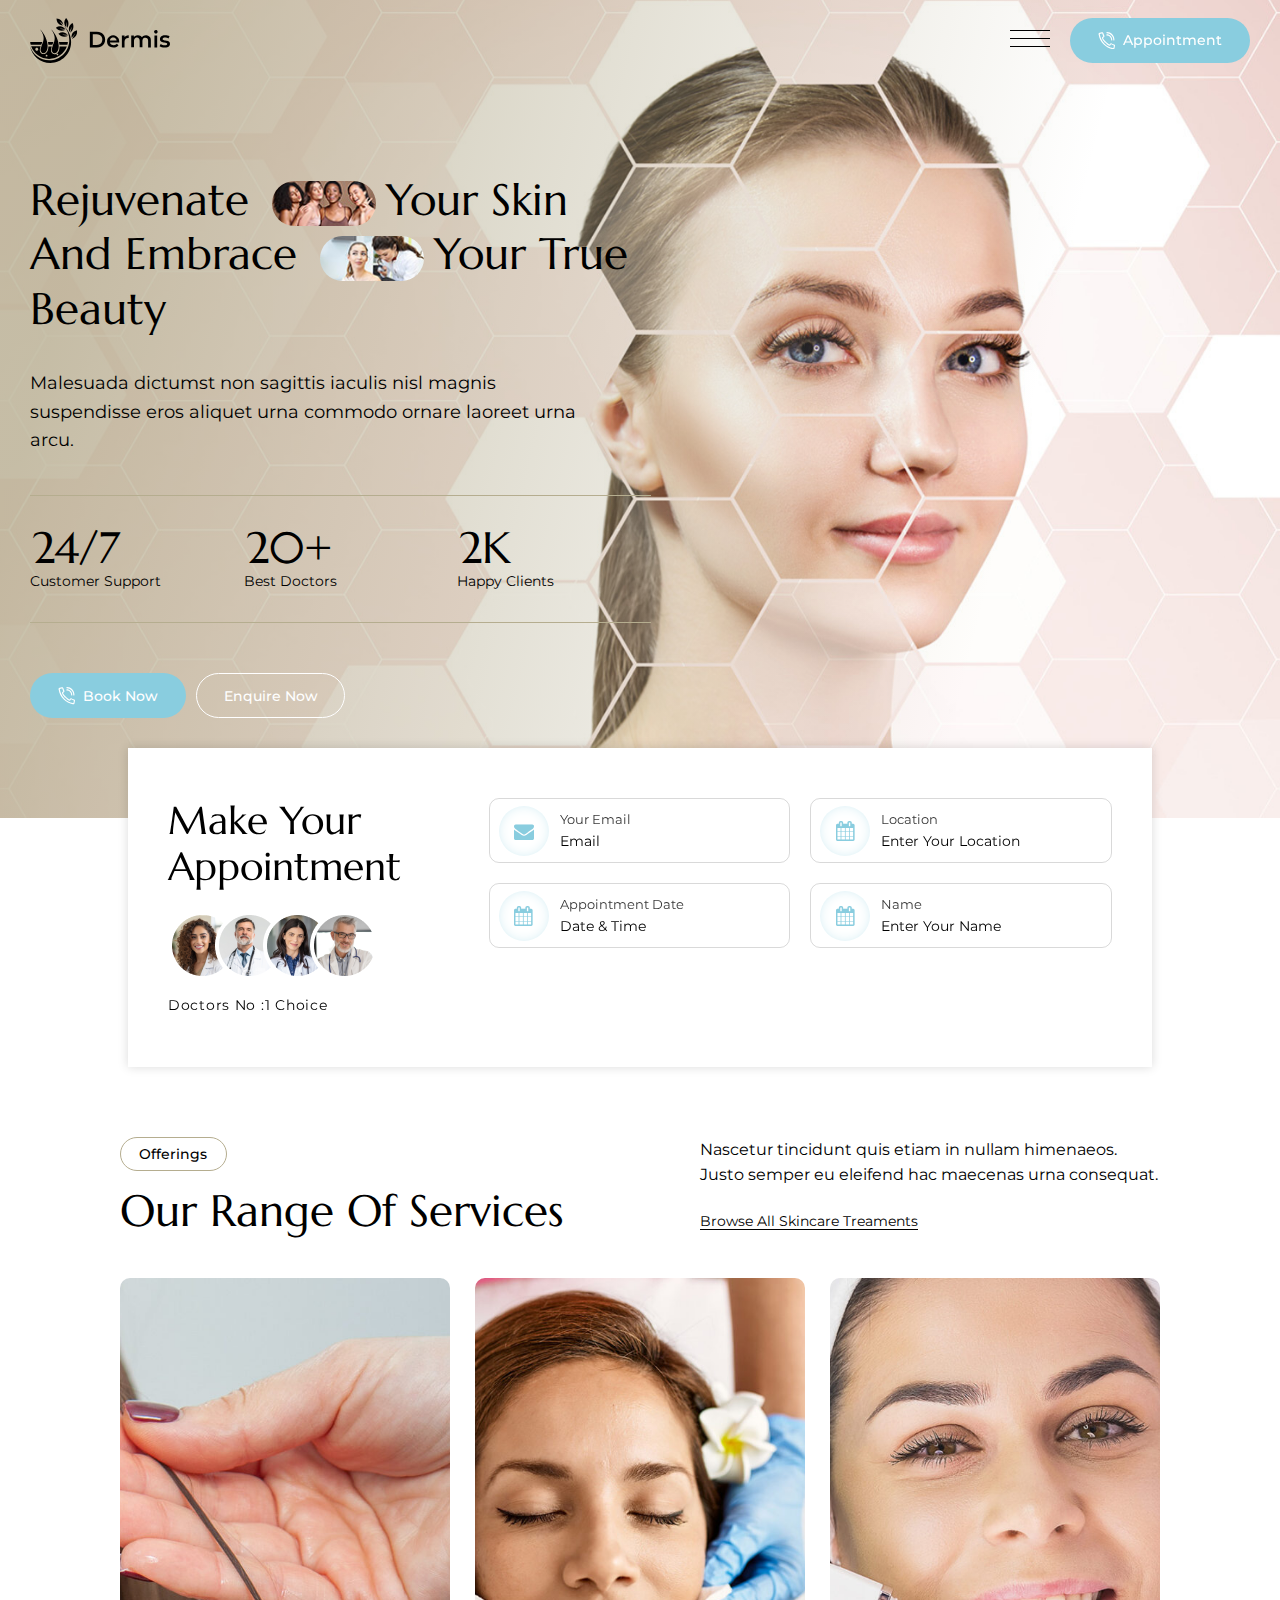
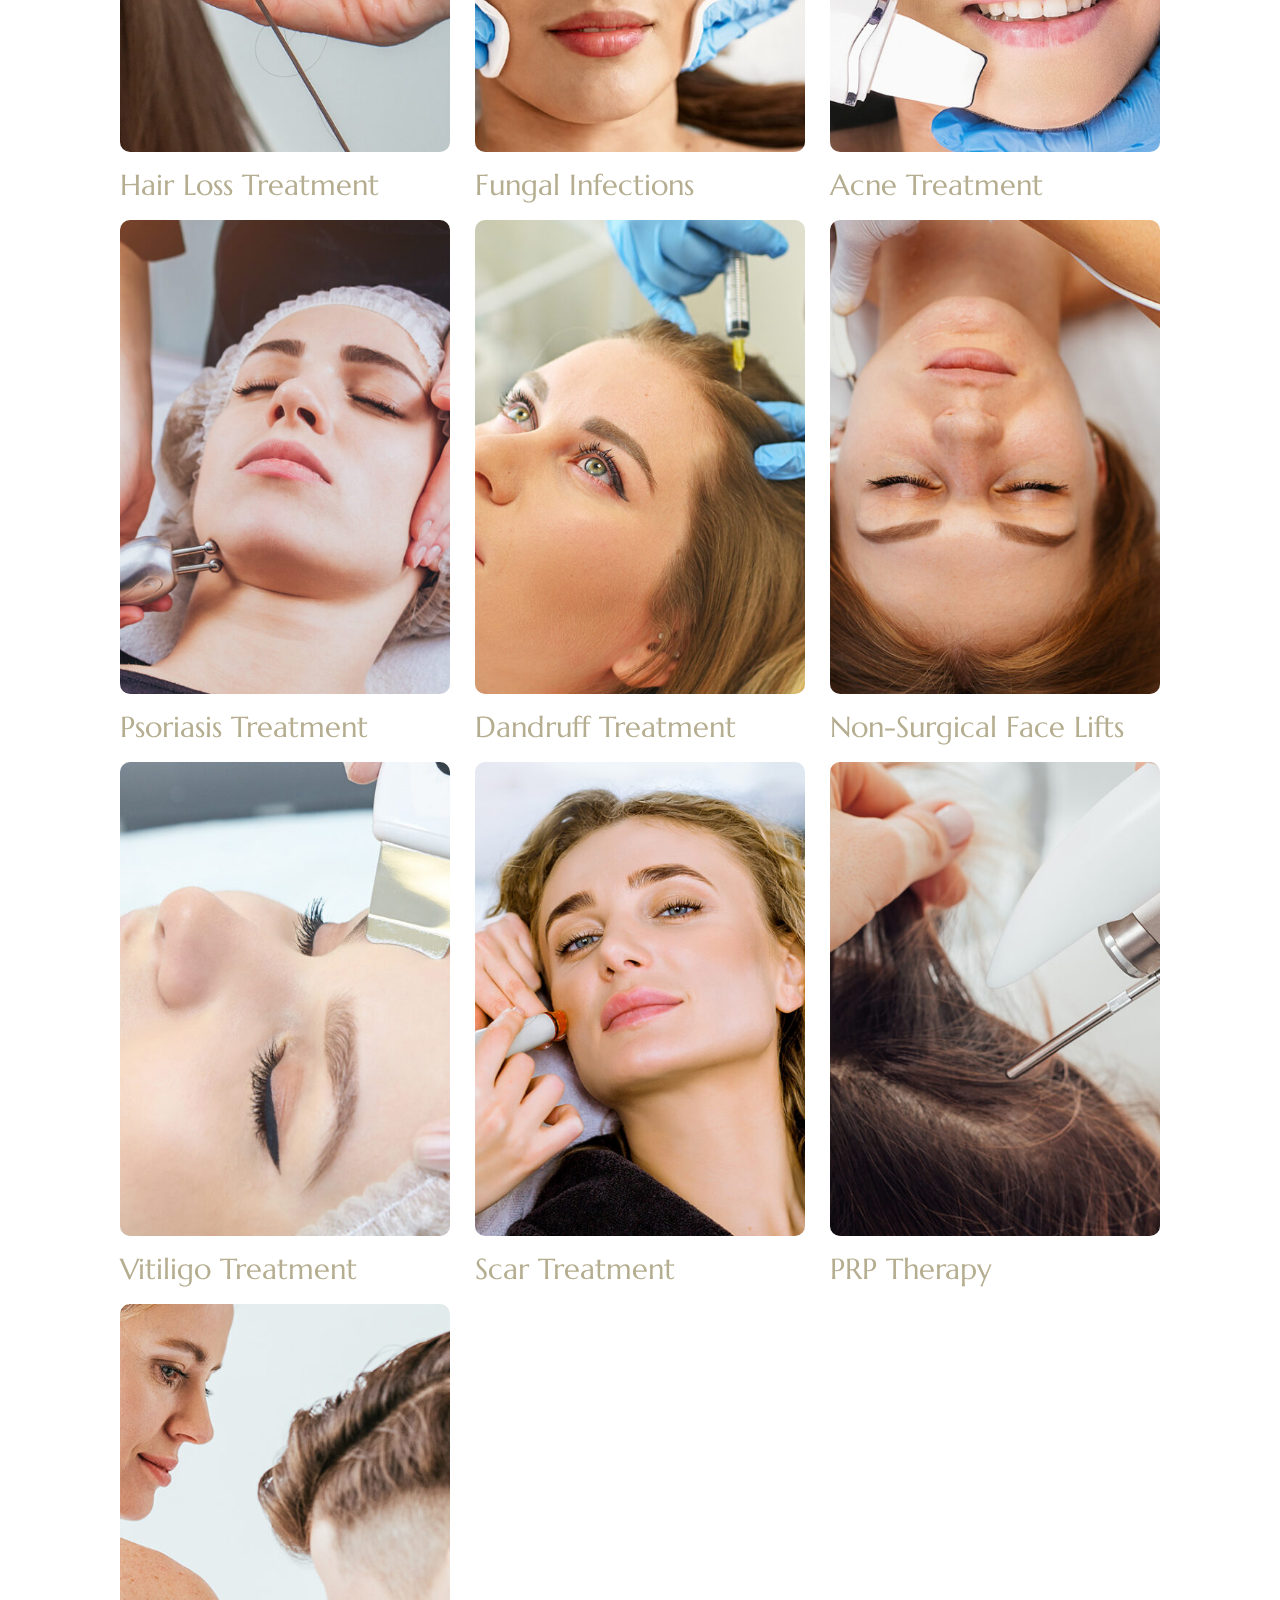
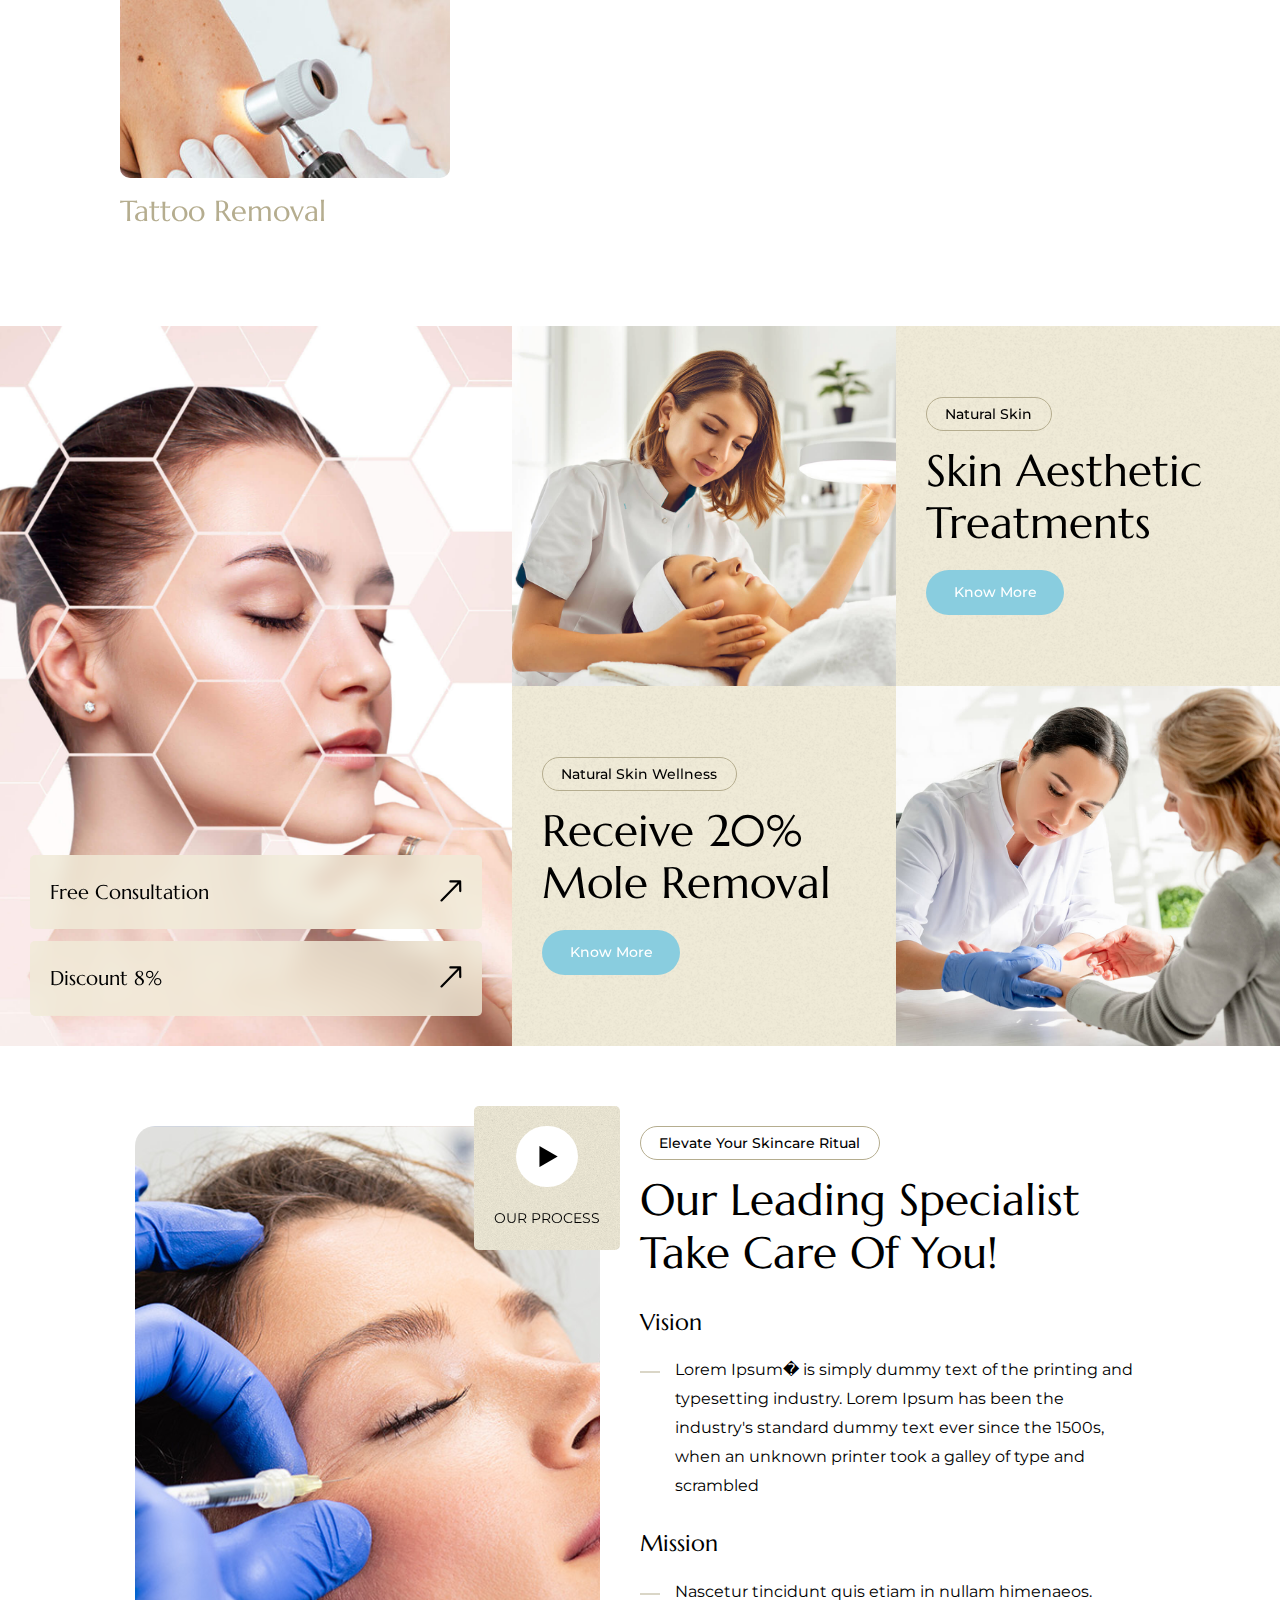
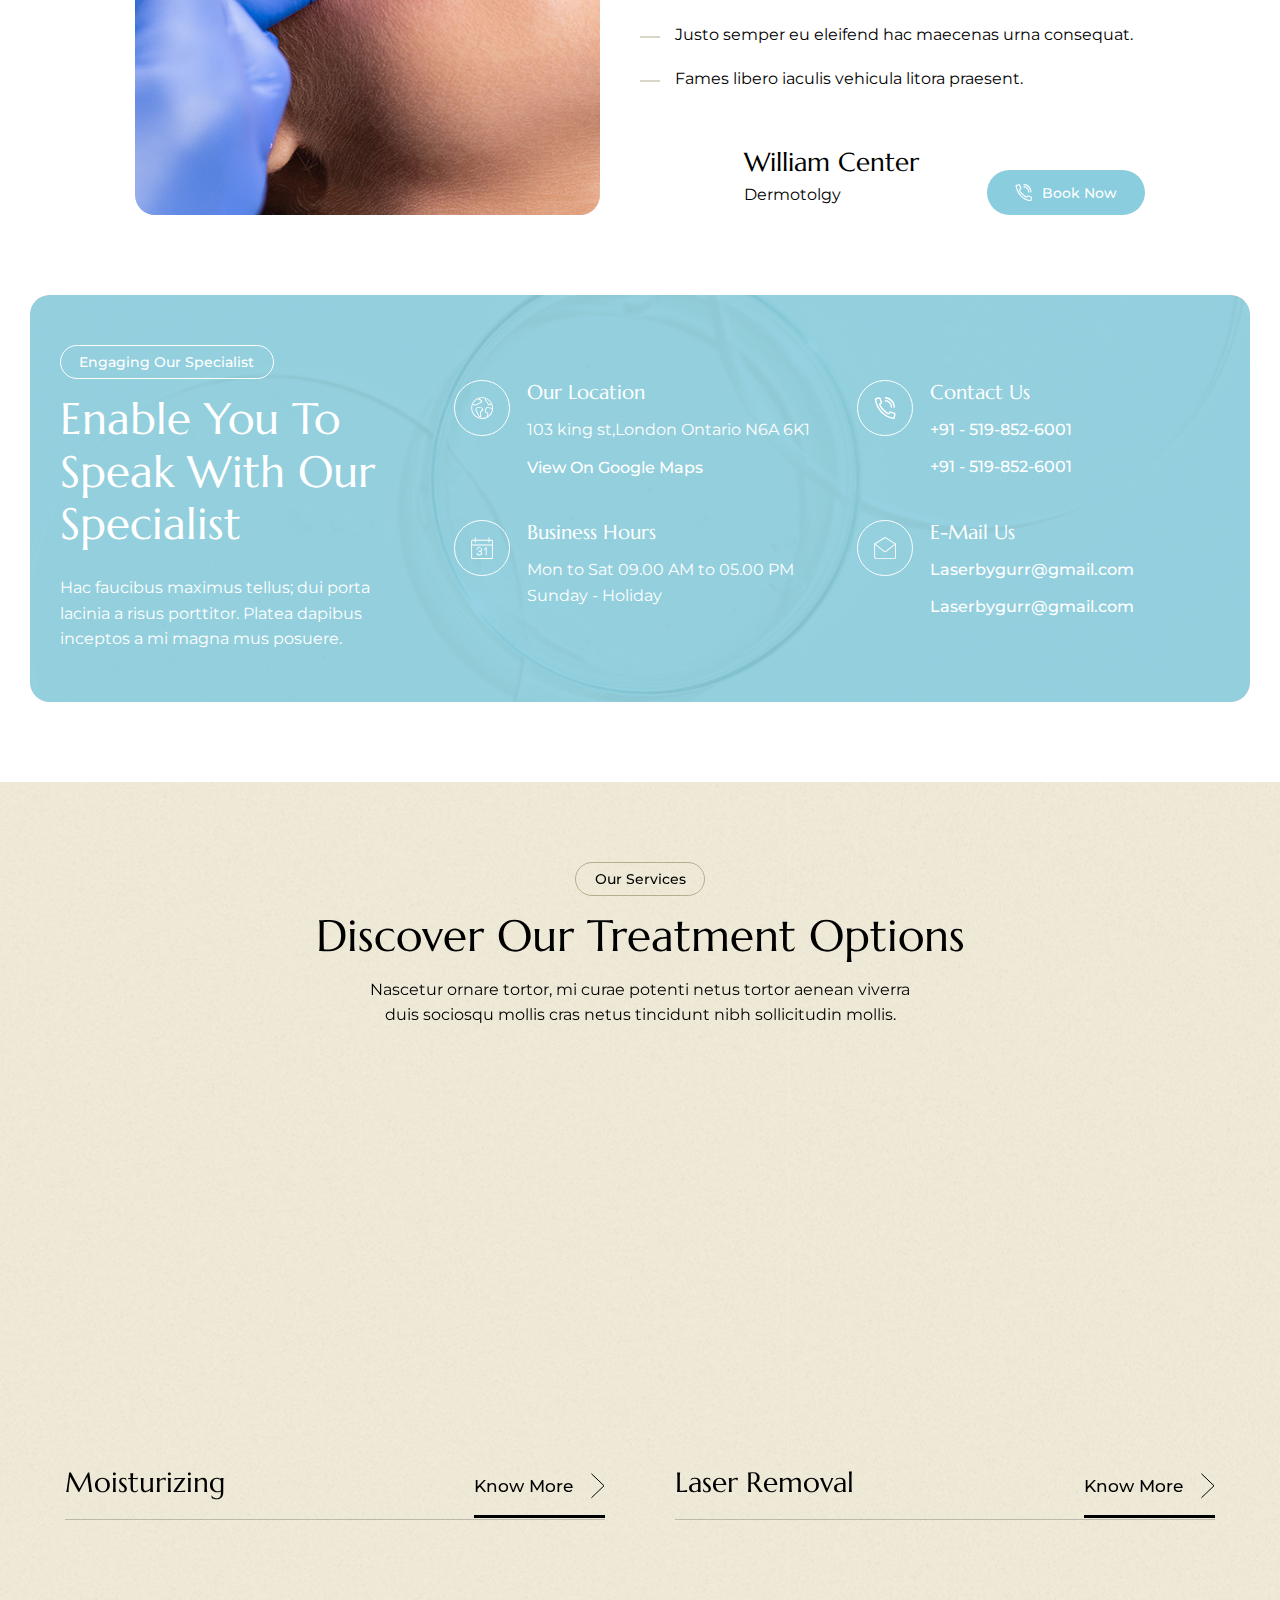
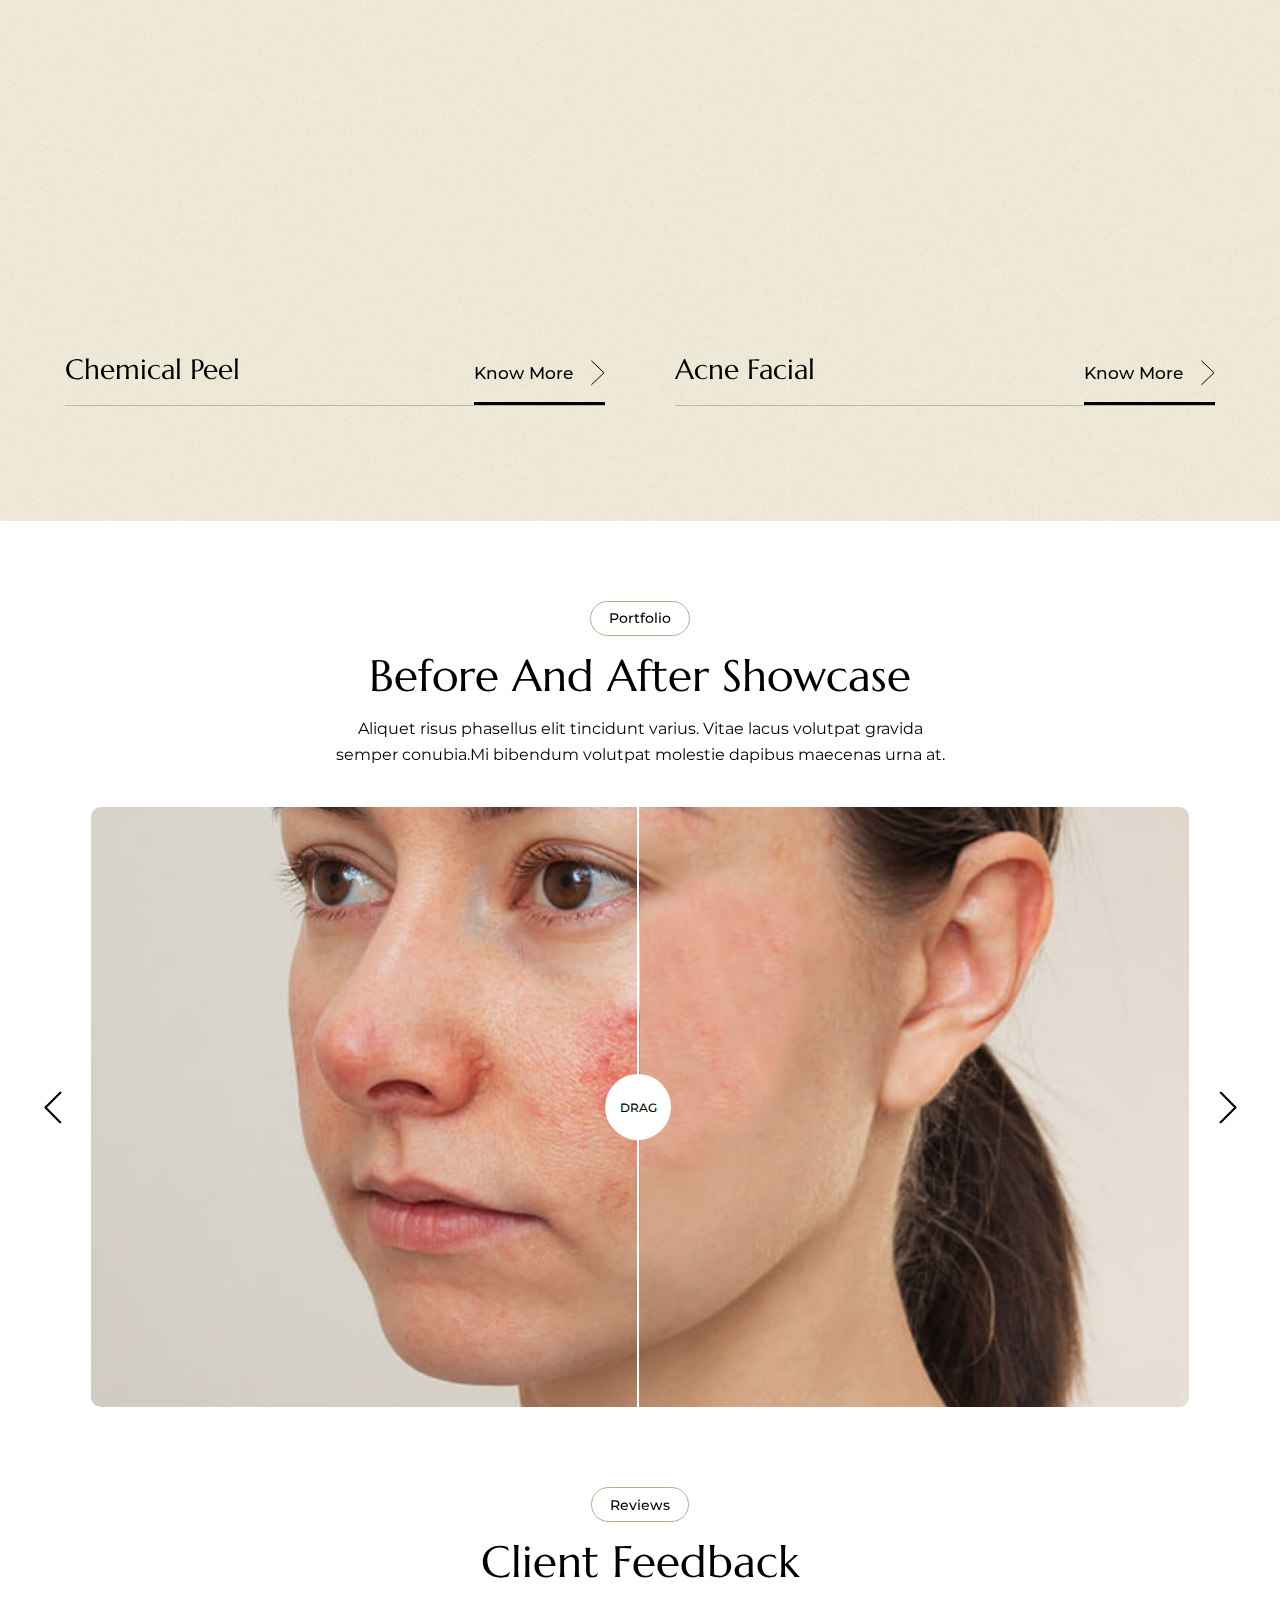
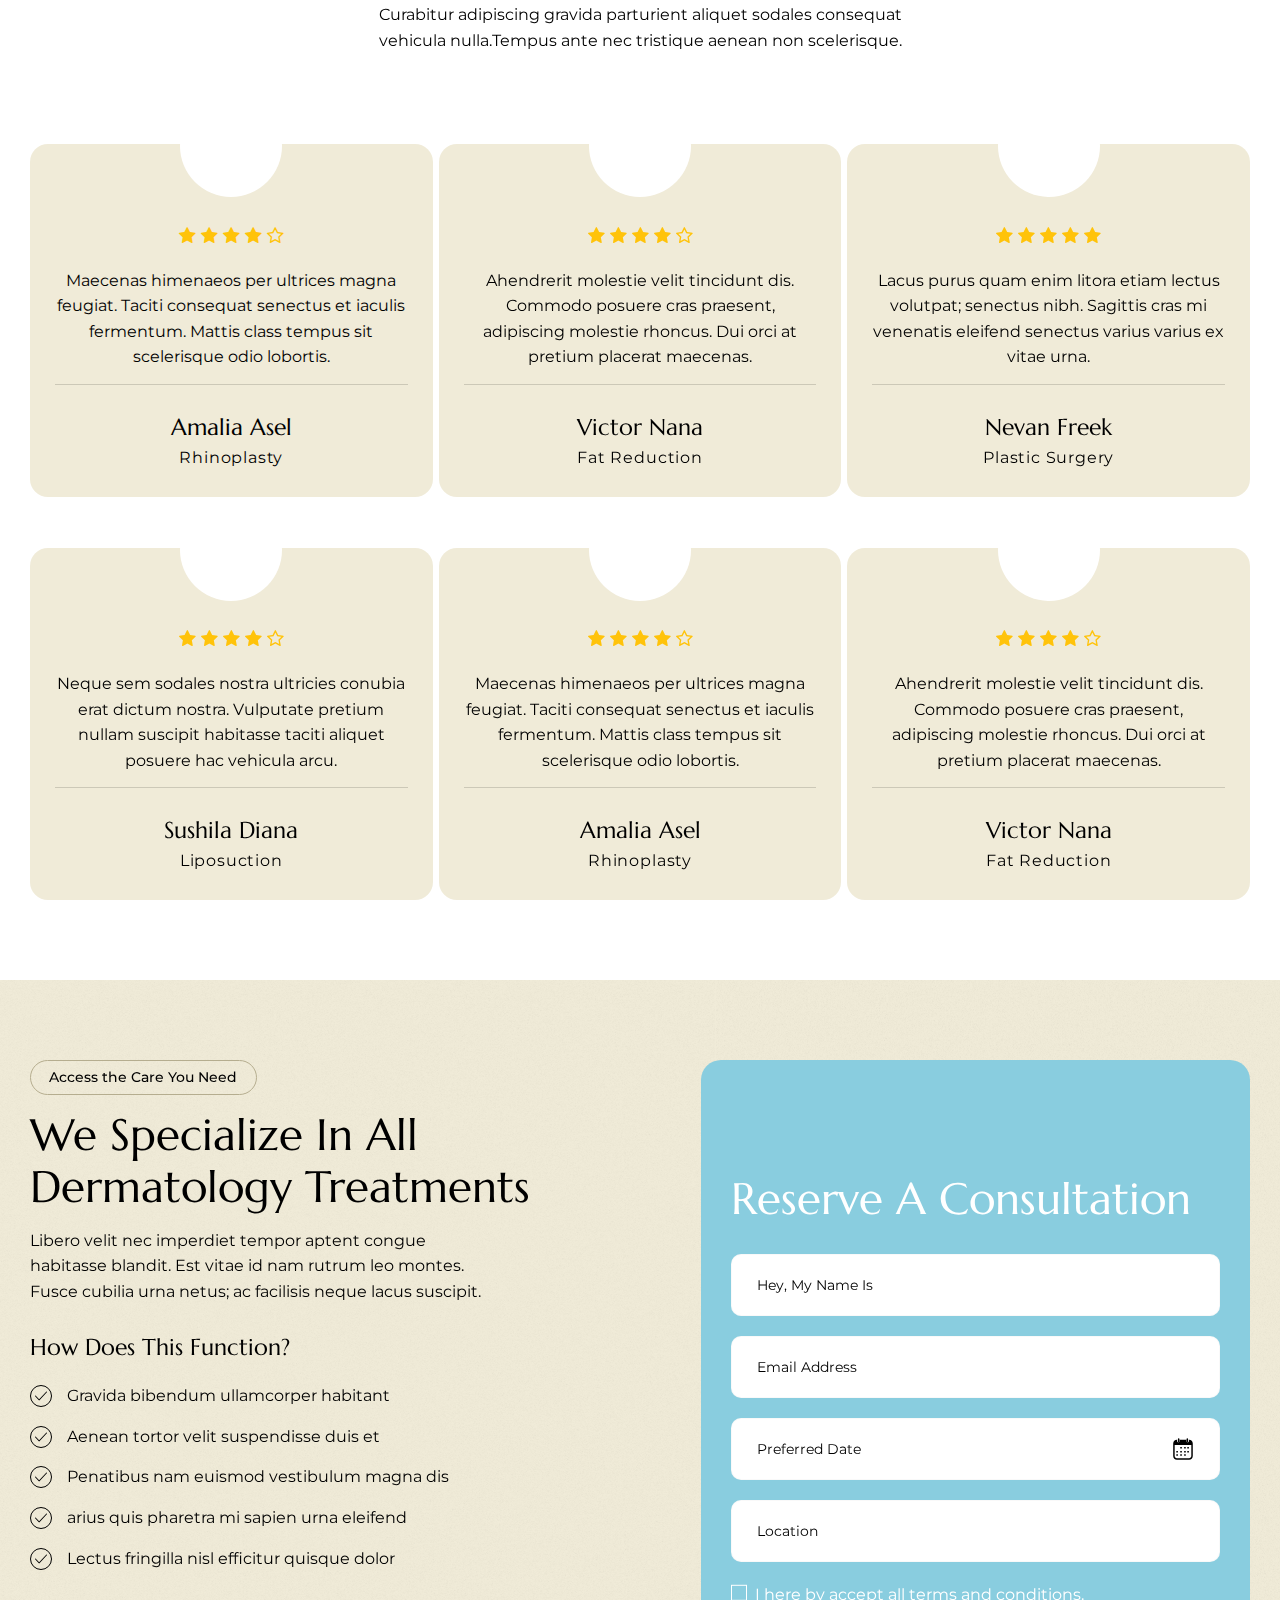
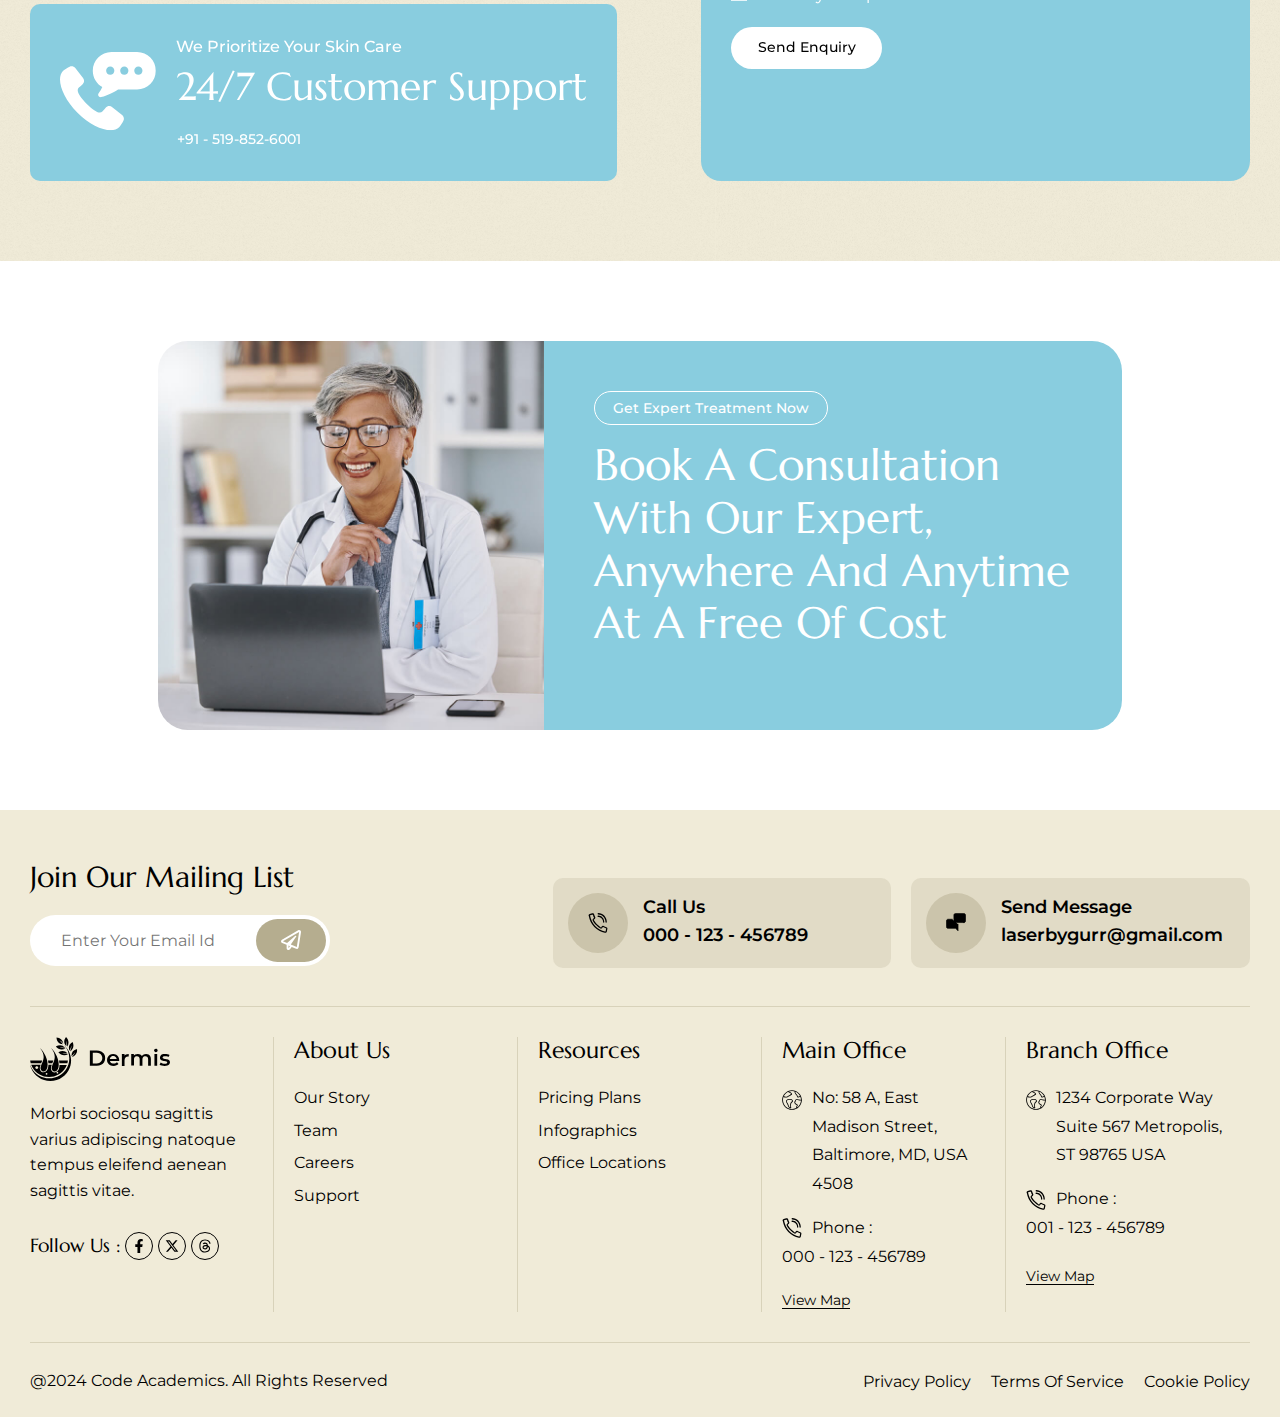
==== commit 85844a01: "changes inn html css" ====
--- a/index.html
+++ b/index.html
@@ -14,10 +14,8 @@
 	<link rel="stylesheet" href="https://unpkg.com/swiper/swiper-bundle.min.css">
 	<link rel="stylesheet" href="https://cdn.jsdelivr.net/npm/swiper@11/swiper-bundle.min.css" />
 	<link rel="dns-prefetch" href="//fonts.googleapis.com">
-	<link rel="alternate" type="application/rss+xml" title="Dermis Site » Feed"
-		href=" /feed/">
-	<link rel="alternate" type="application/rss+xml" title="Dermis Site » Comments Feed"
-		href=" /comments/feed/">
+	<link rel="alternate" type="application/rss+xml" title="Dermis Site » Feed" href=" /feed/">
+	<link rel="alternate" type="application/rss+xml" title="Dermis Site » Comments Feed" href=" /comments/feed/">
 	<script src="https://code.jquery.com/jquery-3.7.1.min.js"
 		integrity="sha256-/JqT3SQfawRcv/BIHPThkBvs0OEvtFFmqPF/lYI/Cxo=" crossorigin="anonymous"></script>
 	<script type="text/javascript">
@@ -91,33 +89,35 @@
 		.customMainParent {
 			width: 80%;
 		}
-		.customTransform{
+
+		.customTransform {
 			transform: translateY(-70px);
 			z-index: 1;
 		}
 
-		.customCanclePadding{
-			padding-top: 0!important;
-		}
-		.custompaddingLeft{
-			padding-left: 50px!important;
+		.customCanclePadding {
+			padding-top: 0 !important;
+		}
+
+		.custompaddingLeft {
+			padding-left: 50px !important;
 		}
 
 		@media (max-width: 700px) {
 
 
 			.customCardwidthleft {
-			width: 100% !important;
-		}
-
-		.customCardwidthright {
-			width: 100% !important;
-			margin-top: 20px;
-		}
-
-		.swiper-slide.custom{
-			width: 100%!important;
-		}
+				width: 100% !important;
+			}
+
+			.customCardwidthright {
+				width: 100% !important;
+				margin-top: 20px;
+			}
+
+			.swiper-slide.custom {
+				width: 100% !important;
+			}
 
 		}
 	</style>
@@ -532,8 +532,7 @@
 		}
 	</style>
 	<link rel="preload" as="font" type="font/woff2" crossorigin="anonymous" id="tinvwl-webfont-font-css"
-		href=" /wp-content/plugins/ti-woocommerce-wishlist/assets/fonts/tinvwl-webfont.woff2?ver=xu2uyi"
-		media="all">
+		href=" /wp-content/plugins/ti-woocommerce-wishlist/assets/fonts/tinvwl-webfont.woff2?ver=xu2uyi" media="all">
 	<link rel="stylesheet" id="tinvwl-webfont-css" href="./css/webfont.min.css" type="text/css" media="all">
 	<link rel="stylesheet" id="tinvwl-css" href="./css/public.min.css" type="text/css" media="all">
 	<link rel="stylesheet" id="elementor-frontend-css" href="./css/custom-frontend.min.css" type="text/css" media="all">
@@ -1272,8 +1271,7 @@
 	<script type="text/javascript" src="./js/woocommerce.min.js" id="woocommerce-js" defer="defer"
 		data-wp-strategy="defer"></script>
 	<link rel="https://api.w.org/" href=" /wp-json/">
-	<link rel="alternate" title="JSON" type="application/json"
-		href=" /wp-json/wp/v2/pages/23">
+	<link rel="alternate" title="JSON" type="application/json" href=" /wp-json/wp/v2/pages/23">
 	<link rel="EditURI" type="application/rsd+xml" title="RSD" href=" /xmlrpc.php?rsd">
 	<link rel="canonical" href=" /">
 	<link rel="shortlink" href=" /">
@@ -1422,8 +1420,7 @@
 																	data-widget_type="wdt-logo.default">
 																	<div class="elementor-widget-container">
 																		<div id="dermis-7c9af44"
-																			class="wdt-logo-container"> <a
-																				href=" /"
+																			class="wdt-logo-container"> <a href=" /"
 																				rel="home"><img src="images/logo.svg"
 																					alt="Dermis Site"></a></div>
 																	</div>
@@ -1769,7 +1766,8 @@
 																					data-widget_type="text-editor.default">
 																					<div
 																						class="elementor-widget-container">
-																						<p>Mon – Sun 09:00AM – 05:00PM</p>
+																						<p>Mon – Sun 09:00AM – 05:00PM
+																						</p>
 																					</div>
 																				</div>
 																				<div class="elementor-element elementor-element-fc78d72 elementor-widget__width-auto elementor-widget elementor-widget-text-editor"
@@ -1877,7 +1875,8 @@
 																									</li>
 																									<li
 																										class="menu-item menu-item-type-post_type menu-item-object-page menu-item-137 menu-item-depth-0">
-																										<a href="http://127.0.0.1:5500/aboutPage.html"><span
+																										<a
+																											href="http://127.0.0.1:5500/aboutPage.html"><span
 																												data-text="%1$s">About</span></a>
 																									</li>
 																									<!-- <li
@@ -2157,7 +2156,8 @@
 																									</li> -->
 																									<li
 																										class="menu-item menu-item-type-post_type menu-item-object-page menu-item-has-children menu-item-126 menu-item-depth-0">
-																										<a href="http://127.0.0.1:5500/contactPage.html"><span
+																										<a
+																											href="http://127.0.0.1:5500/contactPage.html"><span
 																												data-text="%1$s">Contact
 																												Us</span></a>
 																										<!-- <ul
@@ -2257,8 +2257,7 @@
 																					</li>
 																					<li
 																						class="menu-item menu-item-type-post_type menu-item-object-page menu-item-137 menu-item-depth-0">
-																						<a
-																							href=" /about-us/"><span
+																						<a href=" /about-us/"><span
 																								data-text="%1$s">About</span></a>
 																					</li>
 																					<!-- <li
@@ -2438,7 +2437,7 @@
 																						<a
 																							href="http://127.0.0.1:5500/servicesPage.html"><span
 																								data-text="%1$s">Services</span></a>
-																						
+
 																					</li>
 																					<!-- <li
 																						class="menu-item menu-item-type-post_type menu-item-object-page menu-item-has-children menu-item-301 menu-item-depth-0">
@@ -2550,7 +2549,7 @@
 							</div>
 						</div>
 					</div>
-				</header> 
+				</header>
 				<!-- **Header - End ** -->
 
 				<!-- ** Slider ** -->
@@ -2888,7 +2887,7 @@
 																			}
 																		}
 																	</style>
-																	
+
 																	<div data-elementor-type="page"
 																		data-elementor-id="95"
 																		class="elementor elementor-95">
@@ -3146,7 +3145,7 @@
 																		</section>
 
 																	</div>
-																
+
 																</div>
 															</div>
 														</div>
@@ -3162,44 +3161,31 @@
 						<!-- Form code for email -->
 						<section
 							class="elementor-section elementor-inner-section elementor-element elementor-element-caf32c3 elementor-section-full_width elementor-reverse-tablet elementor-reverse-mobile_extra elementor-reverse-mobile elementor-section-height-default elementor-section-height-default customTransform"
-							data-id="caf32c3" data-element_type="section"  id="CustomSlide">
-							<div
-								class="elementor-container elementor-column-gap-no customMainParent">
+							data-id="caf32c3" data-element_type="section" id="CustomSlide">
+							<div class="elementor-container elementor-column-gap-no customMainParent">
 								<div class="elementor-column elementor-col-50 elementor-inner-column elementor-element elementor-element-cc926bf customWidthright"
-									data-id="cc926bf"
-									data-element_type="column"
-									data-settings="{"
+									data-id="cc926bf" data-element_type="column" data-settings="{"
 									background_background":"classic"}"="">
-									<div
-										class="elementor-widget-wrap elementor-element-populated custompadding">
-										<div
-											class="elementor-background-overlay">
+									<div class="elementor-widget-wrap elementor-element-populated custompadding">
+										<div class="elementor-background-overlay">
 										</div>
 										<section
 											class="elementor-section elementor-inner-section elementor-element elementor-element-182c121 elementor-section-full_width wdt-section-wrap-col elementor-section-height-default elementor-section-height-default"
-											data-id="182c121"
-											data-element_type="section">
-											<div
-												class="elementor-container elementor-column-gap-default">
+											data-id="182c121" data-element_type="section">
+											<div class="elementor-container elementor-column-gap-default">
 												<div class="elementor-column elementor-col-50 elementor-inner-column elementor-element elementor-element-d3ed100 customCardwidthleft"
-													data-id="d3ed100"
-													data-element_type="column">
-													<div
-														class="elementor-widget-wrap elementor-element-populated ">
+													data-id="d3ed100" data-element_type="column">
+													<div class="elementor-widget-wrap elementor-element-populated ">
 														<div class="elementor-element elementor-element-a1ebd0d elementor-widget elementor-widget-wdt-heading"
-															data-id="a1ebd0d"
-															data-element_type="widget"
-															data-settings="{"
-															wdt_animation_effect":"none"}"=""
+															data-id="a1ebd0d" data-element_type="widget"
+															data-settings="{" wdt_animation_effect":"none"}"=""
 															data-widget_type="wdt-heading.default">
-															<div
-																class="elementor-widget-container">
+															<div class="elementor-widget-container">
 																<div class="wdt-heading-holder "
 																	id="wdt-heading-a1ebd0d">
 																	<h3
 																		class="wdt-heading-title-wrapper wdt-heading-align- wdt-heading-deco-wrapper">
-																		<span
-																			class="wdt-heading-title">Make
+																		<span class="wdt-heading-title">Make
 																			Your
 																			Appointment</span>
 																	</h3>
@@ -3207,32 +3193,23 @@
 															</div>
 														</div>
 														<div class="elementor-element elementor-element-ee168b3 elementor-widget__width-auto elementor-widget elementor-widget-wdt-image-box"
-															data-id="ee168b3"
-															data-element_type="widget"
+															data-id="ee168b3" data-element_type="widget"
 															data-widget_type="wdt-image-box.default">
-															<div
-																class="elementor-widget-container">
+															<div class="elementor-widget-container">
 																<div class="wdt-image-box-holder wdt-content-item-holder wdt-column-holder wdt-rc-template-custom-template"
 																	id="wdt-image-box-ee168b3">
-																	<div
-																		class="wdt-content-item">
-																		<div
-																			class="wdt-content-media-group">
-																			<div
-																				class="wdt-content-image-wrapper ">
-																				<div
-																					class="wdt-content-image">
-																					<span><img
-																							decoding="async"
-																							width="211"
-																							height="69"
+																	<div class="wdt-content-item">
+																		<div class="wdt-content-media-group">
+																			<div class="wdt-content-image-wrapper ">
+																				<div class="wdt-content-image">
+																					<span><img decoding="async"
+																							width="211" height="69"
 																							src="images/team-group.png"
 																							class="attachment-full size-full wp-image-1090"
 																							alt=""></span>
 																				</div>
 																			</div>
-																			<div
-																				class="wdt-content-subtitle">
+																			<div class="wdt-content-subtitle">
 																				Doctors
 																				No
 																				:1
@@ -3244,89 +3221,67 @@
 															</div>
 														</div>
 														<div class="elementor-element elementor-element-126ab17 elementor-widget__width-auto wdt-cus-h2-banner-counter elementor-widget elementor-widget-wdt-counter"
-															data-id="126ab17"
-															data-element_type="widget"
+															data-id="126ab17" data-element_type="widget"
 															data-widget_type="wdt-counter.default">
 														</div>
 													</div>
 												</div>
 												<div class="elementor-column elementor-col-50 elementor-inner-column elementor-element elementor-element-2bbb62c customCardwidthright"
-													data-id="2bbb62c"
-													data-element_type="column">
-													<div
-														class="elementor-widget-wrap elementor-element-populated">
+													data-id="2bbb62c" data-element_type="column">
+													<div class="elementor-widget-wrap elementor-element-populated">
 														<div class="elementor-element elementor-element-fb261a1 wdt-appointment-form-one animated-fast elementor-invisible elementor-widget elementor-widget-shortcode"
-															data-id="fb261a1"
-															data-element_type="widget"
+															data-id="fb261a1" data-element_type="widget"
 															data-settings="{"
 															_animation":"fadeinright","wdt_animation_effect":"none"}"=""
 															data-widget_type="shortcode.default">
-															<div
-																class="elementor-widget-container">
-																<div
-																	class="elementor-shortcode">
-																	<div class="wpcf7 no-js"
-																		id="wpcf7-f398-p119-o2"
-																		lang="en-US"
-																		dir="ltr"
-																		data-wpcf7-id="398">
-																		<div
-																			class="screen-reader-response">
-																			<p role="status"
-																				aria-live="polite"
+															<div class="elementor-widget-container">
+																<div class="elementor-shortcode">
+																	<div class="wpcf7 no-js" id="wpcf7-f398-p119-o2"
+																		lang="en-US" dir="ltr" data-wpcf7-id="398">
+																		<div class="screen-reader-response">
+																			<p role="status" aria-live="polite"
 																				aria-atomic="true">
 																			</p>
 																			<ul>
 																			</ul>
 																		</div>
-																		<form
-																			action="/home-2/#wpcf7-f398-p119-o2"
+																		<form action="/home-2/#wpcf7-f398-p119-o2"
 																			method="post"
 																			class="wpcf7-form init appointment-booking-tab column-2"
 																			aria-label="Contact form"
-																			novalidate="novalidate"
-																			data-status="init">
-																			<div
-																				style="display: none;">
-																				<input
-																					type="hidden"
-																					name="_wpcf7"
+																			novalidate="novalidate" data-status="init">
+																			<div style="display: none;">
+																				<input type="hidden" name="_wpcf7"
 																					value="398">
-																				<input
-																					type="hidden"
-																					name="_wpcf7_version"
-																					value="6.0">
-																				<input
-																					type="hidden"
-																					name="_wpcf7_locale"
-																					value="en_US">
-																				<input
-																					type="hidden"
+																				<input type="hidden"
+																					name="_wpcf7_version" value="6.0">
+																				<input type="hidden"
+																					name="_wpcf7_locale" value="en_US">
+																				<input type="hidden"
 																					name="_wpcf7_unit_tag"
 																					value="wpcf7-f398-p119-o2">
-																				<input
-																					type="hidden"
+																				<input type="hidden"
 																					name="_wpcf7_container_post"
 																					value="119">
-																				<input
-																					type="hidden"
+																				<input type="hidden"
 																					name="_wpcf7_posted_data_hash"
 																					value="">
 																			</div>
-																			<p><label><span>Your
+																			<p>
+																				<label><span>Your
 																						Email</span><span
 																						class="wpcf7-form-control-wrap"
 																						data-name="Email"><input
-																							size="40"
-																							maxlength="400"
+																							size="40" maxlength="400"
 																							class="wpcf7-form-control wpcf7-email wpcf7-validates-as-required wpcf7-text wpcf7-validates-as-email"
 																							aria-required="true"
 																							aria-invalid="false"
-																							placeholder="Email"
-																							value=""
+																							placeholder="Email" value=""
 																							type="email"
 																							name="Email"></span><i
-																						class="wdticon-envelope"></i></label><label><span>Location</span><span
+																						class="wdticon-envelope"></i></label>
+
+																				<!-- <label><span>Location</span><span
 																						class="wpcf7-form-control-wrap"
 																						data-name="Location"><select
 																							class="wpcf7-form-control wpcf7-select"
@@ -3361,20 +3316,37 @@
 																								Terryville
 																							</option>
 																						</select></span><i
-																						class="wdticon-map-marker"></i></label><label><span>Appointment
+																						class="wdticon-map-marker"></i></label> -->
+
+
+																				<label><span>Location
+																					</span><span
+																						class="wpcf7-form-control-wrap"
+																						data-name="Location"><input
+																							size="40" maxlength="400"
+																							class="wpcf7-form-control wpcf7-text wpcf7-validates-as-required walcf7-datetimepicker"
+																							aria-required="true"
+																							aria-invalid="false"
+																							placeholder="Enter Your Location"
+																							value="" type="text"
+																							name="Time"></span><i
+																						class="wdticon-calendar"></i></label>
+
+																				<label><span>Appointment
 																						Date</span><span
 																						class="wpcf7-form-control-wrap"
 																						data-name="Time"><input
-																							size="40"
-																							maxlength="400"
+																							size="40" maxlength="400"
 																							class="wpcf7-form-control wpcf7-text wpcf7-validates-as-required walcf7-datetimepicker"
 																							aria-required="true"
 																							aria-invalid="false"
 																							placeholder="Date &amp; Time"
-																							value=""
-																							type="text"
+																							value="" type="text"
 																							name="Time"></span><i
-																						class="wdticon-calendar"></i></label><label><span>Treatment
+																						class="wdticon-calendar"></i></label>
+
+
+																				<!-- <label><span>Treatment
 																						For</span><span
 																						class="wpcf7-form-control-wrap"
 																						data-name="Treatment"><select
@@ -3410,7 +3382,21 @@
 																						class="wdticon-user-circle"></i></label><input
 																					class="wpcf7-form-control wpcf7-submit has-spinner"
 																					type="submit"
-																					value="Book Appointment">
+																					value="Book Appointment"> -->
+
+
+																				<label><span>Name
+																					</span><span
+																						class="wpcf7-form-control-wrap"
+																						data-name="name"><input
+																							size="40" maxlength="400"
+																							class="wpcf7-form-control wpcf7-text wpcf7-validates-as-required walcf7-datetimepicker"
+																							aria-required="true"
+																							aria-invalid="false"
+																							placeholder="Enter Your Name"
+																							value="" type="text"
+																							name="Time"></span><i
+																						class="wdticon-calendar"></i></label>
 																			</p>
 																			<div class="wpcf7-response-output"
 																				aria-hidden="true">
@@ -4099,7 +4085,7 @@
 								</div>
 							</div>
 						</section>
-						
+
 						<section
 							class="elementor-section elementor-top-section elementor-element elementor-element-92a3769 elementor-section-full_width elementor-reverse-mobile_extra elementor-reverse-mobile elementor-section-height-default elementor-section-height-default"
 							data-id="92a3769" data-element_type="section" data-settings="{"
@@ -4682,13 +4668,15 @@
 																						</div>
 																						<div
 																							class="wdt-content-description">
-																							103 king st,London Ontario N6A 6K1
+																							103 king st,London Ontario
+																							N6A 6K1
 																						</div>
 																						<div
 																							class="wdt-content-button-group">
 																							<div
 																								class="wdt-content-button wdt-button-clone">
-																								<a target="_blank" href="https://www.google.com/maps/place/103+King+St,+London,+ON+N6A+6K1,+Canada/@42.9817428,-81.2541127,17z/data=!3m1!4b1!4m6!3m5!1s0x882ef21d8c9d59fb:0xa637ea9287d6c236!8m2!3d42.9817428!4d-81.2515378!16s%2Fg%2F11c24g051x?entry=ttu&g_ep=EgoyMDI0MTIxMS4wIKXMDSoASAFQAw%3D%3D">
+																								<a target="_blank"
+																									href="https://www.google.com/maps/place/103+King+St,+London,+ON+N6A+6K1,+Canada/@42.9817428,-81.2541127,17z/data=!3m1!4b1!4m6!3m5!1s0x882ef21d8c9d59fb:0xa637ea9287d6c236!8m2!3d42.9817428!4d-81.2515378!16s%2Fg%2F11c24g051x?entry=ttu&g_ep=EgoyMDI0MTIxMS4wIKXMDSoASAFQAw%3D%3D">
 																									<div
 																										class="wdt-button-text">
 																										<span>View On
@@ -4741,7 +4729,8 @@
 																									href="tel:000%20-%20123%20-%20456789">
 																									<div
 																										class="wdt-button-text">
-																										<span>+91 - 519-852-6001</span>
+																										<span>+91 -
+																											519-852-6001</span>
 																									</div>
 																								</a>
 																							</div>
@@ -4751,7 +4740,8 @@
 																									href="tel:91-%20123%20-%20456789">
 																									<div
 																										class="wdt-button-text">
-																										<span>+91 - 519-852-6001</span>
+																										<span>+91 -
+																											519-852-6001</span>
 																									</div>
 																								</a>
 																							</div>
@@ -5069,8 +5059,7 @@
 								</div>
 							</div>
 						</section>
-						<section
-						style="padding-bottom: 0;"
+						<section style="padding-bottom: 0;"
 							class="elementor-section elementor-top-section elementor-element elementor-element-06f847d wdt-no-full-section elementor-section-boxed elementor-section-height-default elementor-section-height-default"
 							data-id="06f847d" data-element_type="section" data-settings="{"
 							wdt_bg_image":{"url":"","id":"","size":""},"wdt_bg_image_laptop":{"url":"","id":"","size":""},"wdt_bg_image_tablet_extra":{"url":"","id":"","size":""},"wdt_bg_image_tablet":{"url":"","id":"","size":""},"wdt_bg_image_mobile_extra":{"url":"","id":"","size":""},"wdt_bg_image_mobile":{"url":"","id":"","size":""},"wdt_bg_position":"center=""
@@ -7038,6 +7027,9 @@
 														</div>
 													</div>
 												</div>
+
+												<!-- Form code Start here  -->
+
 												<div class="elementor-column elementor-col-50 elementor-inner-column elementor-element elementor-element-5c6eb88"
 													data-id="5c6eb88" data-element_type="column" data-settings="{"
 													background_background":"classic"}"="">
@@ -7067,7 +7059,7 @@
 																					name="cli-name" class="frm-control">
 																			</div>
 																		</div>
-																		<div class="dt-sc-one-column column">
+																		<!-- <div class="dt-sc-one-column column">
 																			<div class="frm-group">
 																				<div class="placeholder">
 																					<label for="name">and im looking
@@ -7104,12 +7096,12 @@
 																						$100.0</option>
 																				</select>
 																			</div>
-																		</div>
+																		</div> -->
 																		<div class="dt-sc-one-column column">
 																			<div class="frm-group">
 																				<div class="placeholder">
-																					<label for="name">Get in touch with
-																						me at</label>
+																					<label for="name">Email
+																						Address</label>
 																				</div>
 																				<input type="text" id="cli-email"
 																					name="cli-email"
@@ -7129,7 +7121,7 @@
 																					required="">
 																			</div>
 																		</div>
-																		<div class="dt-sc-one-column column">
+																		<!-- <div class="dt-sc-one-column column">
 																			<div class="frm-group">
 																				<div class="placeholder">
 																					<label for="name">Name of
@@ -7166,7 +7158,21 @@
 																						$850.0</option>
 																				</select>
 																			</div>
+																		</div> -->
+
+
+																		<div class="dt-sc-one-column column">
+																			<div class="frm-group">
+																				<div class="placeholder">
+																					<label
+																						for="location">Location</label>
+																				</div>
+																				<input type="text" id="cli-location"
+																					name="cli-location"
+																					class="frm-control">
+																			</div>
 																		</div>
+
 																		<div class="dt-sc-one-column column">
 																			<div class="frm-group">
 																				<input type="checkbox" name="chkterms"
@@ -7188,6 +7194,8 @@
 														</div>
 													</div>
 												</div>
+
+												<!-- Form code Start here  -->
 											</div>
 										</section>
 									</div>
@@ -7508,8 +7516,8 @@
 																data-widget_type="wdt-logo.default">
 																<div class="elementor-widget-container">
 																	<div id="dermis-2ba224c" class="wdt-logo-container">
-																		<a href=" /"
-																			rel="home"><img src="images/logo.svg"
+																		<a href=" /" rel="home"><img
+																				src="images/logo.svg"
 																				alt="Dermis Site"></a>
 																	</div>
 																</div>
@@ -7617,7 +7625,8 @@
 																<div class="elementor-widget-container">
 																	<ul class="elementor-icon-list-items">
 																		<li class="elementor-icon-list-item">
-																			<a href="http://127.0.0.1:5500/aboutPage.html">
+																			<a
+																				href="http://127.0.0.1:5500/aboutPage.html">
 
 																				<span
 																					class="elementor-icon-list-text">Our
@@ -7625,21 +7634,24 @@
 																			</a>
 																		</li>
 																		<li class="elementor-icon-list-item">
-																			<a href="http://127.0.0.1:5500/aboutPage.html">
+																			<a
+																				href="http://127.0.0.1:5500/aboutPage.html">
 
 																				<span
 																					class="elementor-icon-list-text">Team</span>
 																			</a>
 																		</li>
 																		<li class="elementor-icon-list-item">
-																			<a href="http://127.0.0.1:5500/aboutPage.html">
+																			<a
+																				href="http://127.0.0.1:5500/aboutPage.html">
 
 																				<span
 																					class="elementor-icon-list-text">Careers</span>
 																			</a>
 																		</li>
 																		<li class="elementor-icon-list-item">
-																			<a href="http://127.0.0.1:5500/aboutPage.html">
+																			<a
+																				href="http://127.0.0.1:5500/aboutPage.html">
 
 																				<span
 																					class="elementor-icon-list-text">Support</span>
@@ -7683,7 +7695,8 @@
 																			</a>
 																		</li> -->
 																		<li class="elementor-icon-list-item">
-																			<a href="http://127.0.0.1:5500/servicesPage.html">
+																			<a
+																				href="http://127.0.0.1:5500/servicesPage.html">
 
 																				<span
 																					class="elementor-icon-list-text">Pricing
@@ -7698,14 +7711,16 @@
 																			</a>
 																		</li> -->
 																		<li class="elementor-icon-list-item">
-																			<a href="http://127.0.0.1:5500/servicesPage.html">
+																			<a
+																				href="http://127.0.0.1:5500/servicesPage.html">
 
 																				<span
 																					class="elementor-icon-list-text">Infographics</span>
 																			</a>
 																		</li>
 																		<li class="elementor-icon-list-item">
-																			<a href="http://127.0.0.1:5500/contactPage.html">
+																			<a
+																				href="http://127.0.0.1:5500/contactPage.html">
 
 																				<span
 																					class="elementor-icon-list-text">Office
@@ -7939,8 +7954,7 @@
 																data-settings="{" wdt_animation_effect":"none"}"=""
 																data-widget_type="text-editor.default">
 																<div class="elementor-widget-container">
-																	<p>@2024 <a
-																			href="/">Code Academics</a>.
+																	<p>@2024 <a href="/">Code Academics</a>.
 																		All Rights Reserved</p>
 																</div>
 															</div>
